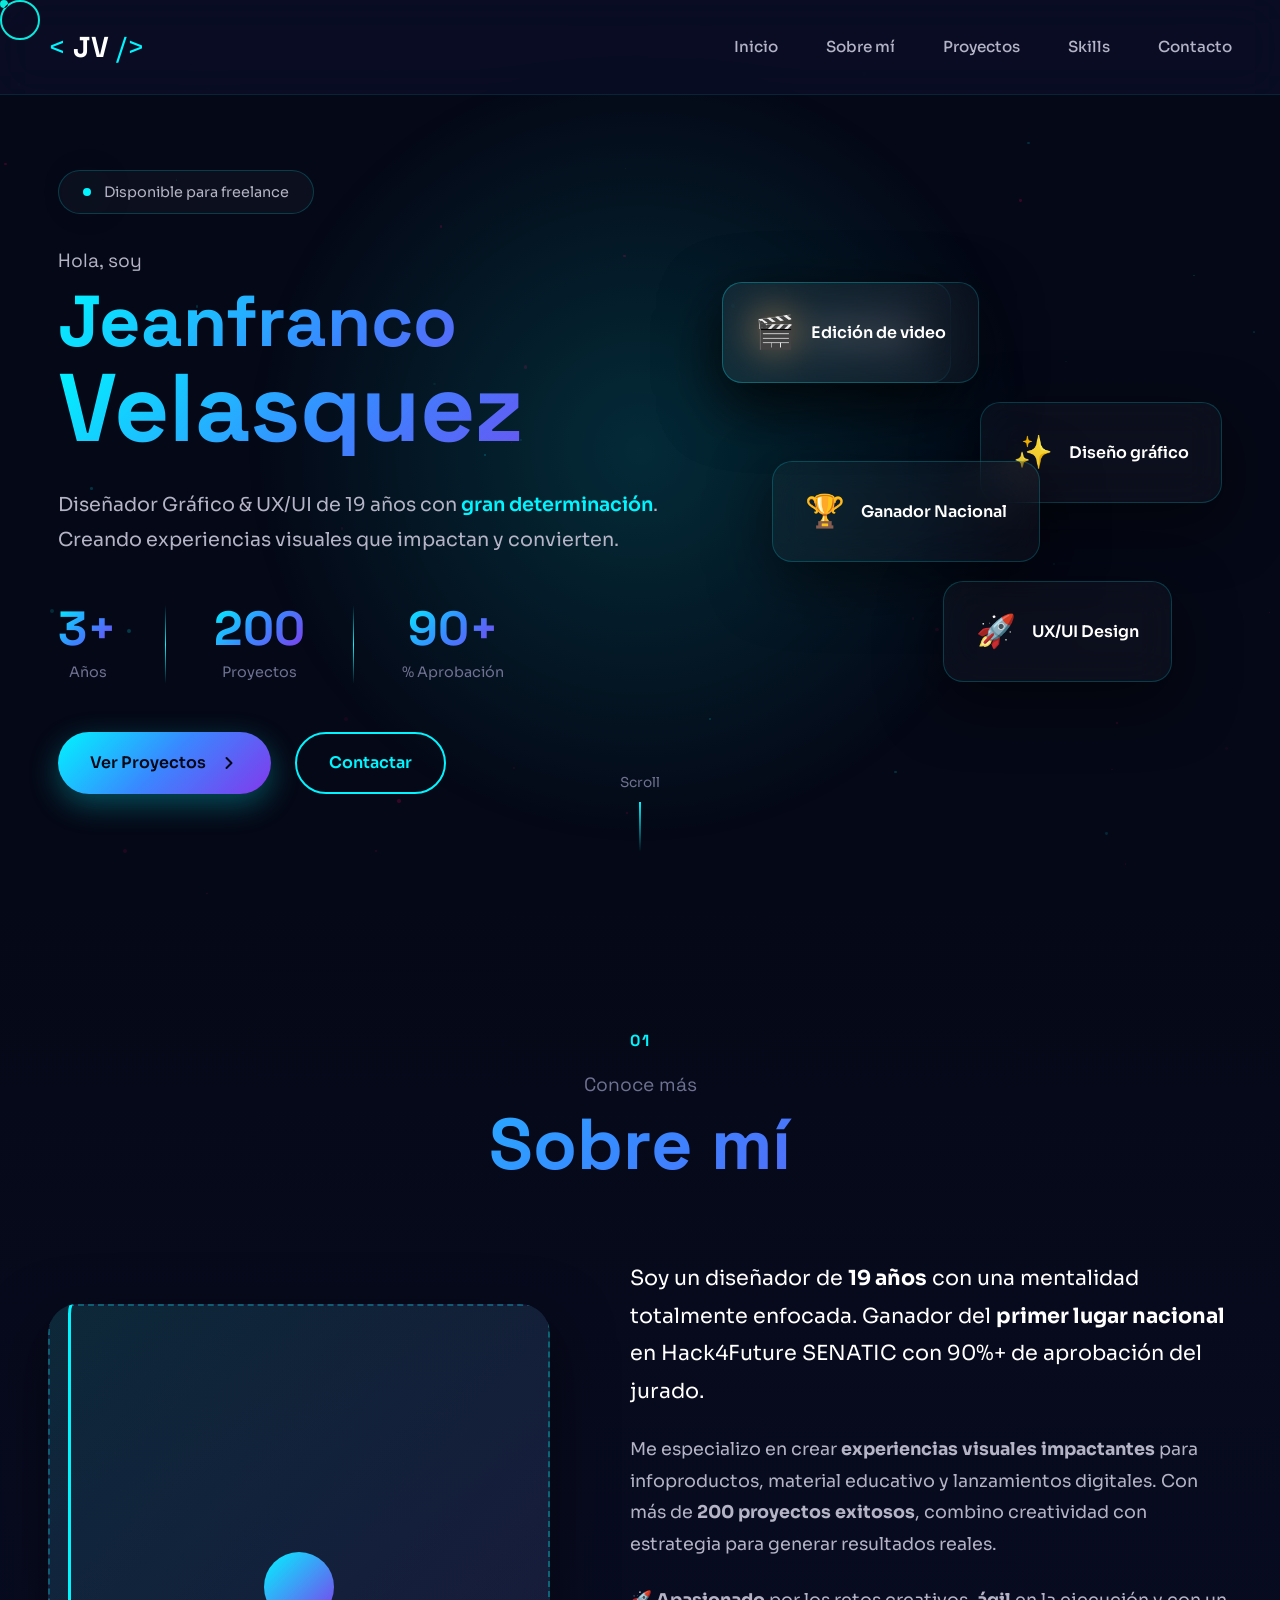
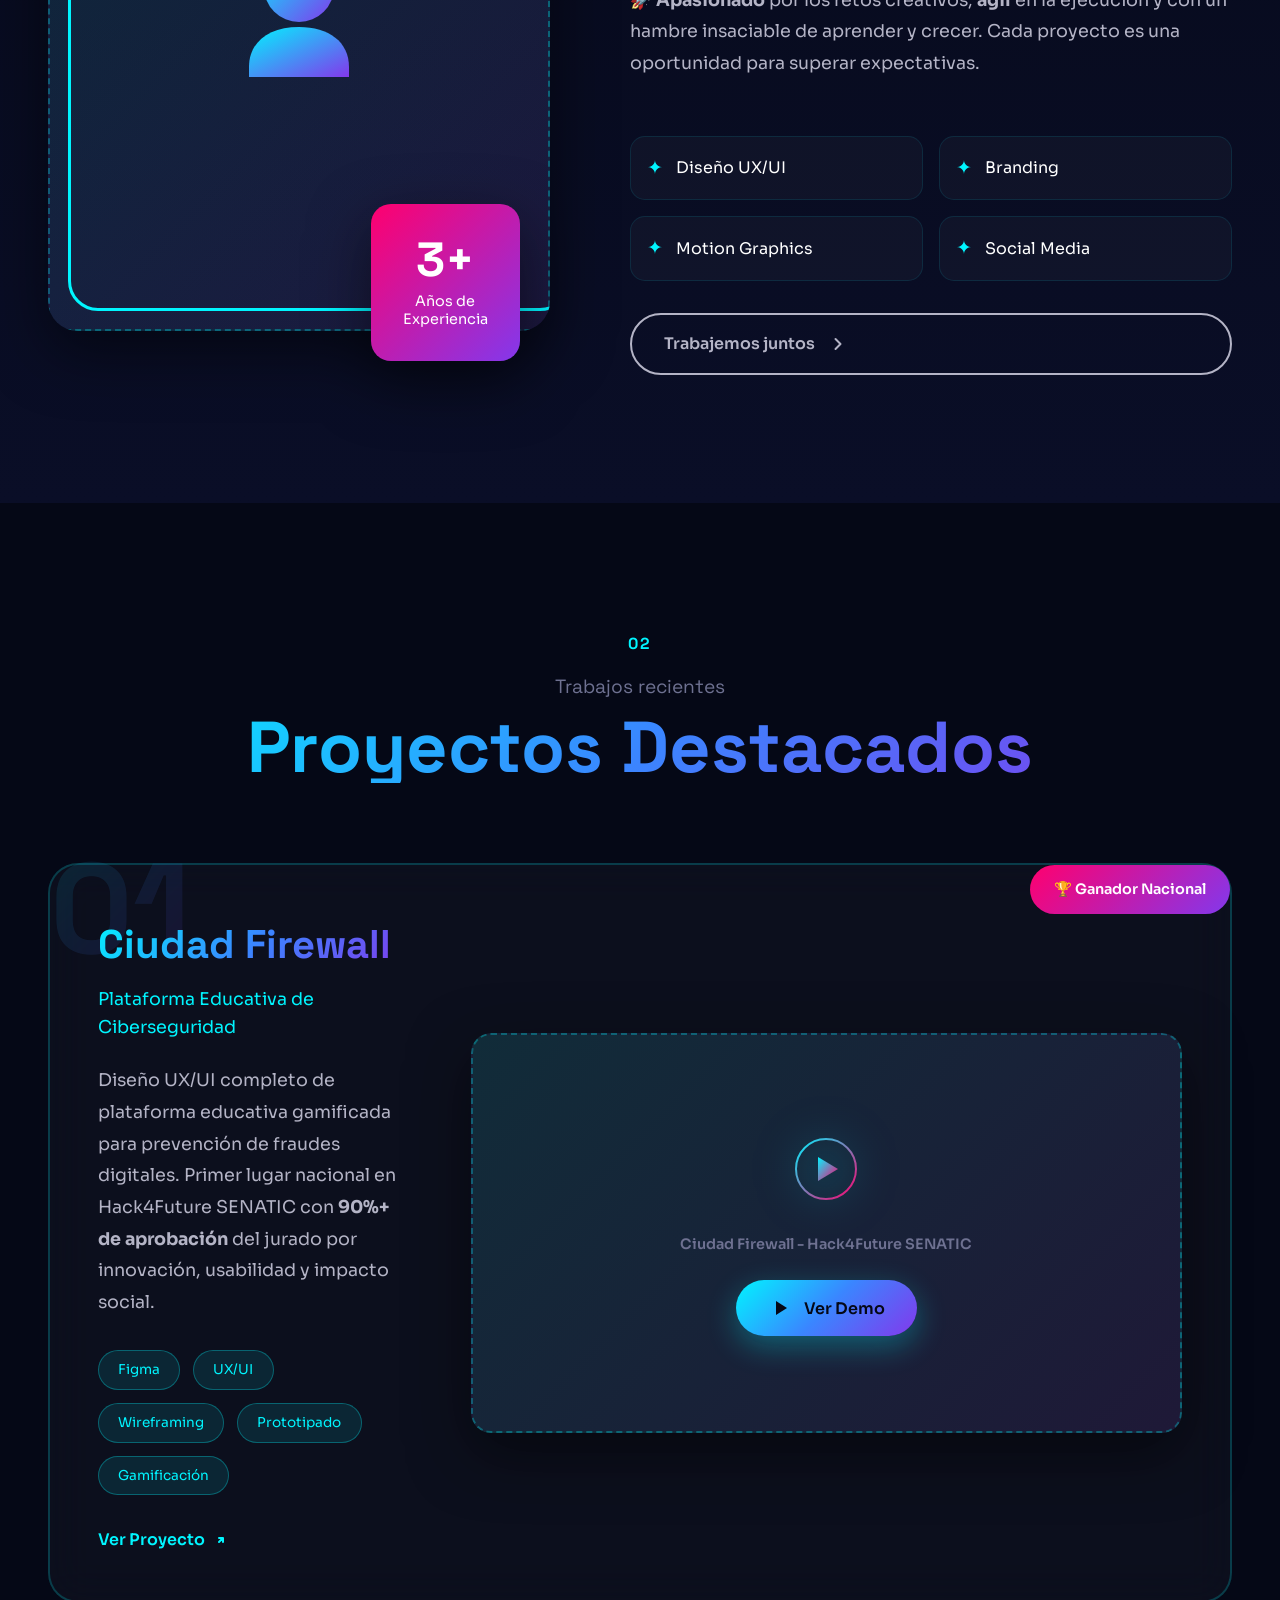
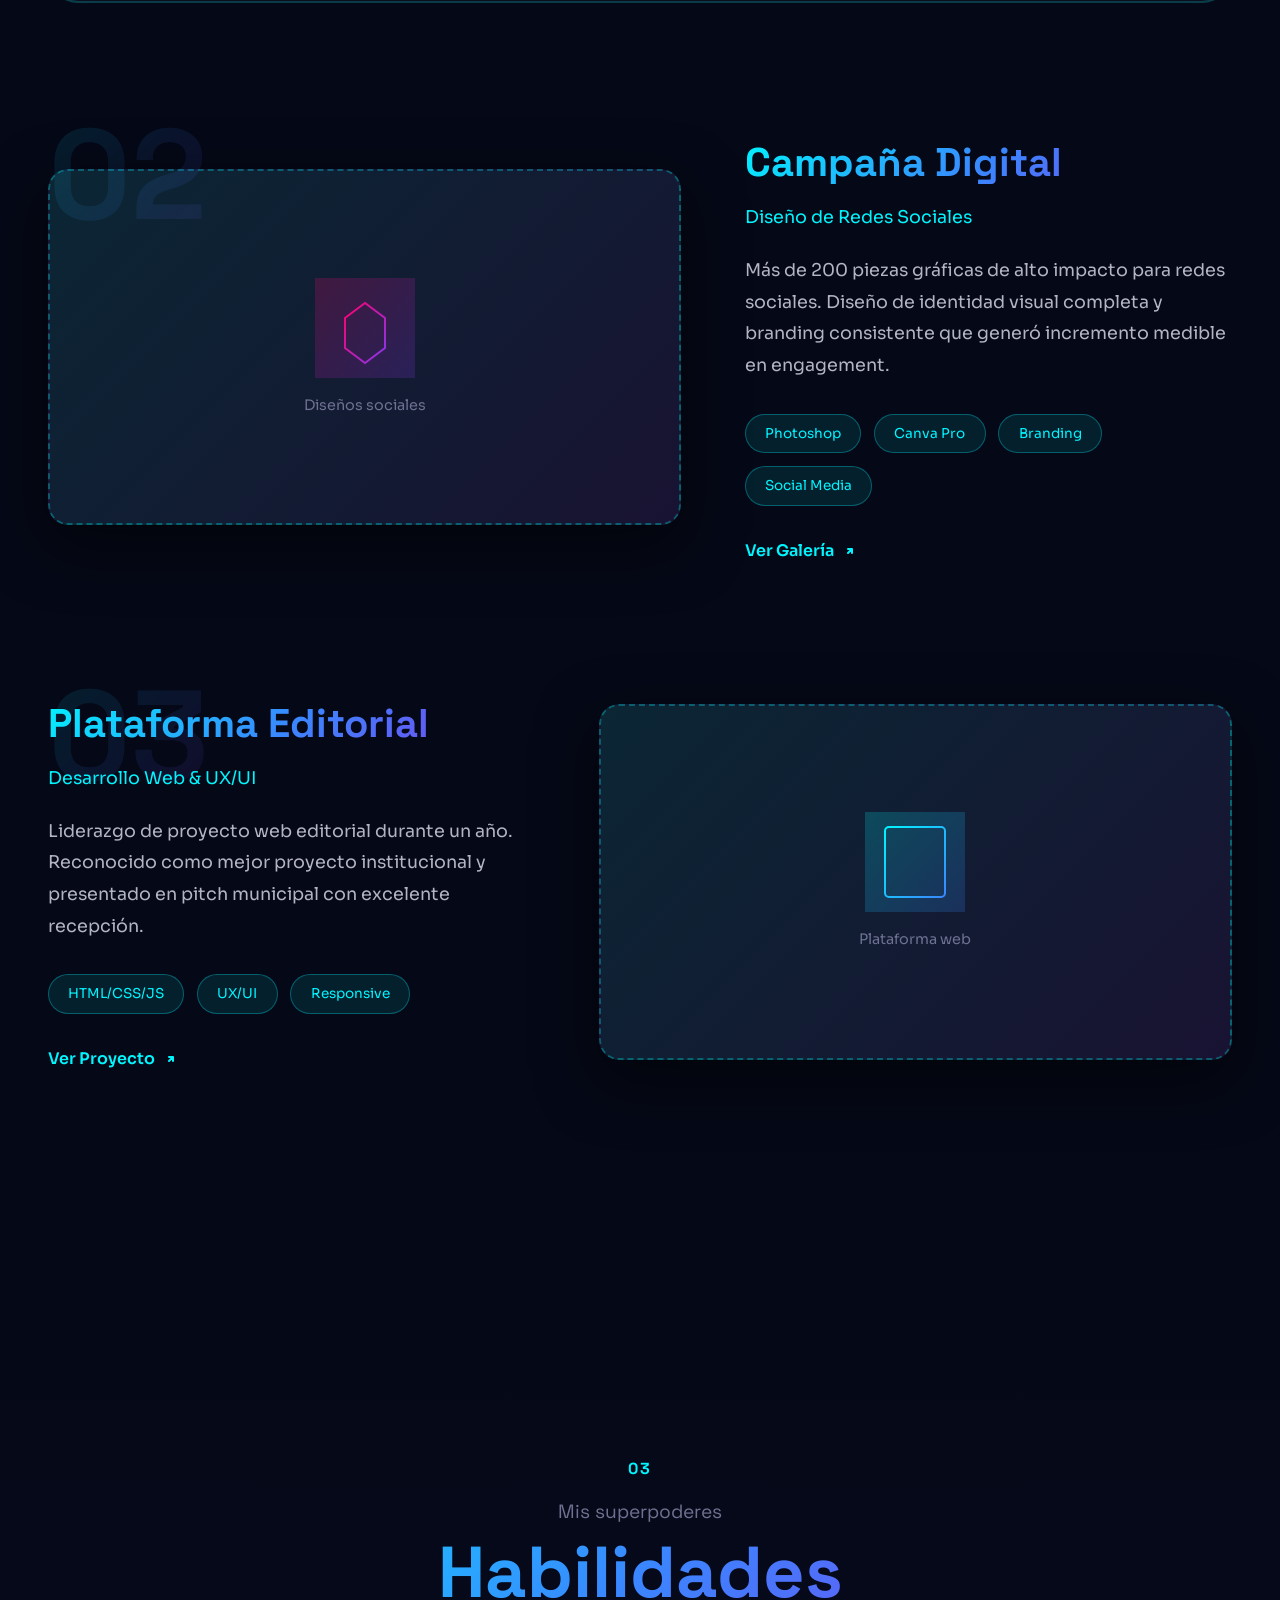
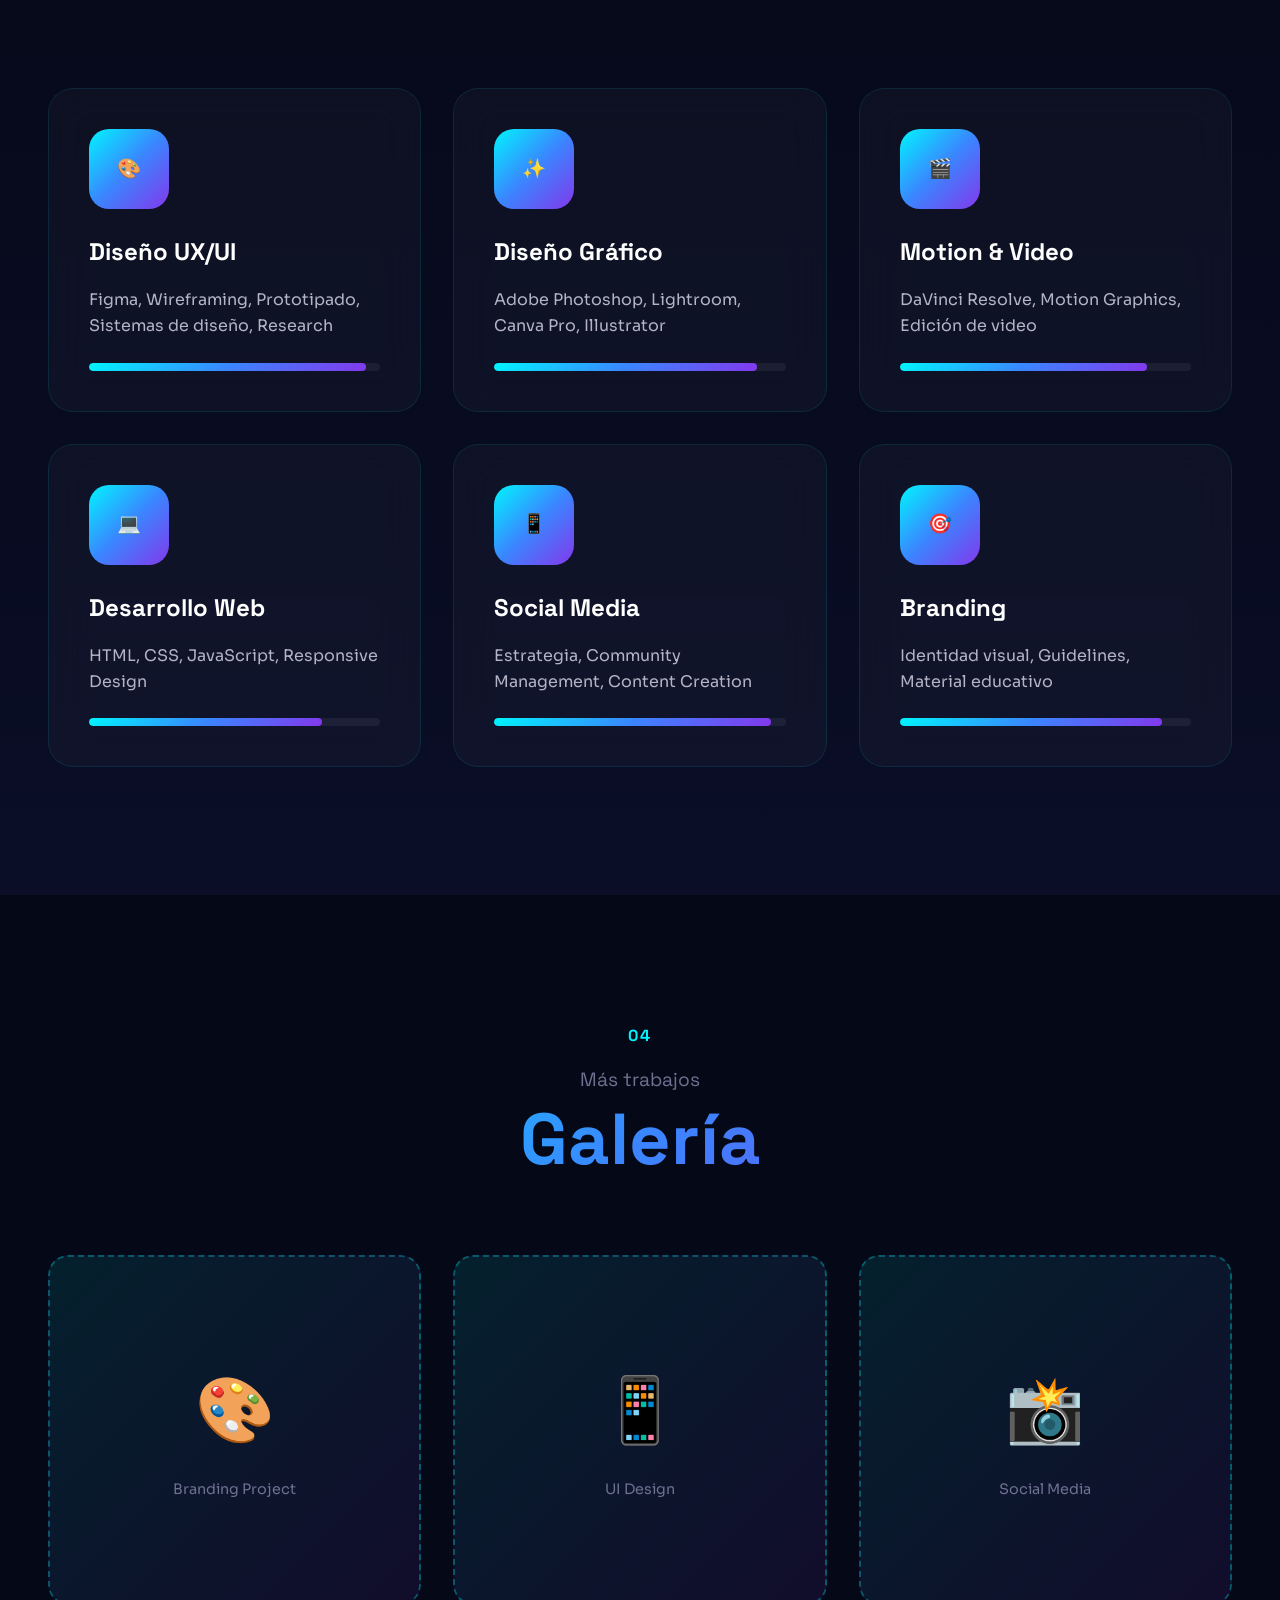
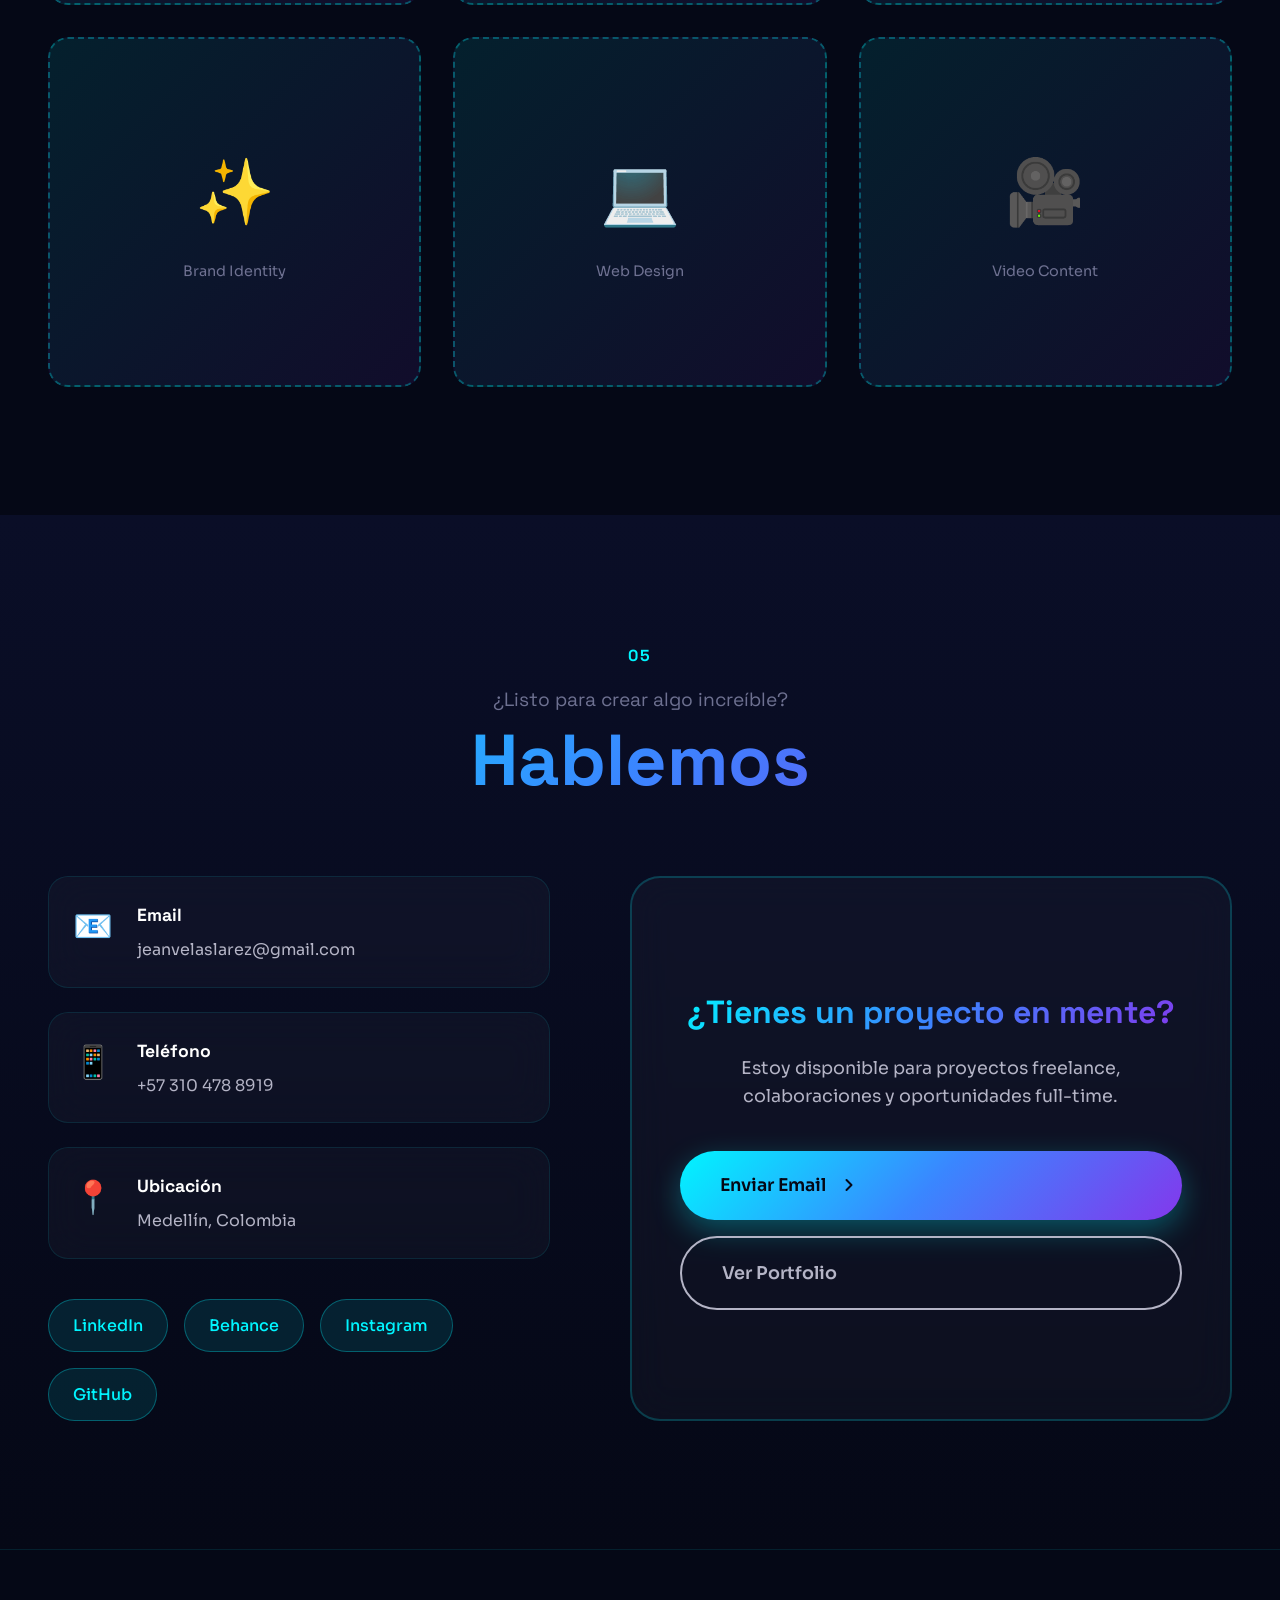
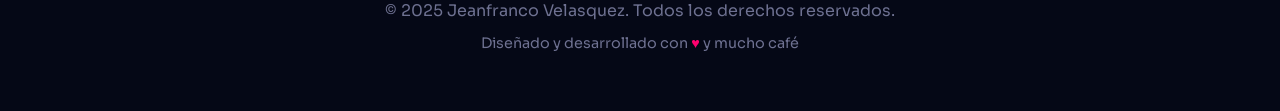
==== index.html @ 6212b70c "index.html" ====
<!DOCTYPE html>
<html lang="es">
<head>
    <meta charset="UTF-8">
    <meta name="viewport" content="width=device-width, initial-scale=1.0">
    <title>Jeanfranco Velasquez | Diseñador Gráfico & UX/UI</title>
    <link rel="preconnect" href="https://fonts.googleapis.com">
    <link rel="preconnect" href="https://fonts.gstatic.com" crossorigin>
    <link href="https://fonts.googleapis.com/css2?family=Sora:wght@300;400;600;700;800&family=Space+Grotesk:wght@400;500;600;700&display=swap" rel="stylesheet">
    <link rel="stylesheet" href="styles.css">
    <style>
        /* Placeholders temporales */
        .image-placeholder,
        .video-placeholder,
        .gallery-placeholder {
            width: 100%;
            height: 100%;
            min-height: 300px;
            display: flex;
            flex-direction: column;
            align-items: center;
            justify-content: center;
            background: linear-gradient(135deg, rgba(0, 245, 255, 0.1), rgba(131, 56, 236, 0.1));
            border: 2px dashed rgba(0, 245, 255, 0.3);
            border-radius: 20px;
            gap: 1rem;
        }
        
        .image-placeholder.square,
        .video-placeholder,
        .gallery-placeholder {
            aspect-ratio: 16/9;
            min-height: auto;
        }
        
        .image-placeholder p,
        .video-placeholder p,
        .gallery-placeholder p {
            color: var(--text-muted);
            font-size: 0.9rem;
            margin: 0;
        }
        
        .gallery-placeholder {
            min-height: 350px;
        }
        
        .gallery-placeholder span {
            font-size: 4rem;
        }
    </style>
</head>
<body>
    <!-- Partículas de fondo -->
    <div id="particles"></div>
    
    <!-- Cursor personalizado -->
    <div class="cursor-dot"></div>
    <div class="cursor-outline"></div>

    <!-- NAVBAR -->
    <nav class="navbar">
        <div class="nav-container">
            <a href="#" class="logo">
                <span class="logo-bracket">&lt;</span>
                JV
                <span class="logo-bracket">/&gt;</span>
            </a>
            
            <ul class="nav-links">
                <li><a href="#inicio" class="nav-link">Inicio</a></li>
                <li><a href="#sobre-mi" class="nav-link">Sobre mí</a></li>
                <li><a href="#proyectos" class="nav-link">Proyectos</a></li>
                <li><a href="#habilidades" class="nav-link">Skills</a></li>
                <li><a href="#contacto" class="nav-link">Contacto</a></li>
            </ul>
            
            <button class="nav-toggle">
                <span></span>
                <span></span>
                <span></span>
            </button>
        </div>
    </nav>

    <!-- HERO SECTION -->
    <section class="hero" id="inicio">
        <div class="hero-container">
            <div class="hero-content">
                <div class="hero-label">
                    <span class="glowing-dot"></span>
                    Disponible para freelance
                </div>
                
                <h1 class="hero-title">
                    <span class="title-small">Hola, soy</span>
                    <span class="title-main">Jeanfranco</span>
                    <span class="title-gradient">Velasquez</span>
                </h1>
                
                <p class="hero-description">
                    Diseñador Gráfico & UX/UI de 19 años con <span class="highlight">gran determinación</span>. 
                    Creando experiencias visuales que impactan y convierten.
                </p>
                
                <div class="hero-stats">
                    <div class="stat">
                        <div class="stat-number" data-target="3">0</div>
                        <div class="stat-label">Años</div>
                    </div>
                    <div class="stat-divider"></div>
                    <div class="stat">
                        <div class="stat-number" data-target="200">0</div>
                        <div class="stat-label">Proyectos</div>
                    </div>
                    <div class="stat-divider"></div>
                    <div class="stat">
                        <div class="stat-number" data-target="90">0</div>
                        <div class="stat-label">% Aprobación</div>
                    </div>
                </div>
                
                <div class="hero-buttons">
                    <a href="#proyectos" class="btn btn-primary">
                        <span>Ver Proyectos</span>
                        <svg width="20" height="20" viewBox="0 0 20 20" fill="none">
                            <path d="M7.5 15L12.5 10L7.5 5" stroke="currentColor" stroke-width="2" stroke-linecap="round" stroke-linejoin="round"/>
                        </svg>
                    </a>
                    <a href="#contacto" class="btn btn-secondary">
                        <span>Contactar</span>
                    </a>
                </div>
            </div>
            
            <div class="hero-visual">
                <div class="floating-card card-1">
                    <div class="card-icon">🎨</div>
                    <div class="card-text">Figma Expert</div>
                </div>
                <div class="floating-card card-2">
                    <div class="card-icon">✨</div>
                    <div class="card-text">Diseño gráfico</div>
                </div>
                <div class="floating-card card-3">
                    <div class="card-icon">🏆</div>
                    <div class="card-text">Ganador Nacional</div>
                </div>
                <div class="floating-card card-4">
                    <div class="card-icon">🚀</div>
                    <div class="card-text">UX/UI Design</div>
                </div>
                <div class="floating-card card-5">
                    <div class="card-icon">🎬</div>
                    <div class="card-text">Edición de video</div>
                </div>
            </div>
        </div>
        
        <div class="scroll-down">
            <span>Scroll</span>
            <div class="scroll-line"></div>
        </div>
    </section>

    <!-- SOBRE MÍ SECTION -->
    <section class="about" id="sobre-mi">
        <div class="container">
            <div class="section-header">
                <span class="section-number">01</span>
                <h2 class="section-title">
                    <span class="title-line">Conoce más</span>
                    <span class="title-main">Sobre mí</span>
                </h2>
            </div>
            
            <div class="about-grid">
                <div class="about-image-wrapper">
                    <div class="about-image">
                        <!-- Placeholder con gradiente hasta que agregues tu foto -->
                        <div class="image-placeholder">
                            <svg width="200" height="200" viewBox="0 0 200 200" fill="none" xmlns="http://www.w3.org/2000/svg">
                                <circle cx="100" cy="70" r="35" fill="url(#gradient1)"/>
                                <path d="M50 150C50 125 70 110 100 110C130 110 150 125 150 150V160H50V150Z" fill="url(#gradient1)"/>
                                <defs>
                                    <linearGradient id="gradient1" x1="0%" y1="0%" x2="100%" y2="100%">
                                        <stop offset="0%" style="stop-color:#00F5FF"/>
                                        <stop offset="100%" style="stop-color:#8338EC"/>
                                    </linearGradient>
                                </defs>
                            </svg>
                        </div>
                        <div class="image-frame"></div>
                    </div>
                    <div class="experience-badge">
                        <div class="badge-number">3+</div>
                        <div class="badge-text">Años de<br>Experiencia</div>
                    </div>
                </div>
                
                <div class="about-content">
                    <div class="about-text">
                        <p class="lead">
                            Soy un diseñador de <strong>19 años</strong> con una mentalidad totalmente enfocada. 
                            Ganador del <strong>primer lugar nacional</strong> en Hack4Future SENATIC con 90%+ de aprobación del jurado.
                        </p>
                        
                        <p>
                            Me especializo en crear <strong>experiencias visuales impactantes</strong> para infoproductos, 
                            material educativo y lanzamientos digitales. Con más de <strong>200 proyectos exitosos</strong>, 
                            combino creatividad con estrategia para generar resultados reales.
                        </p>
                        
                        <p>
                            🚀 <strong>Apasionado</strong> por los retos creativos, <strong>ágil</strong> en la ejecución y con 
                            un hambre insaciable de aprender y crecer. Cada proyecto es una oportunidad para superar expectativas.
                        </p>
                    </div>
                    
                    <div class="skills-quick">
                        <div class="skill-item">
                            <span class="skill-icon">✦</span>
                            <span>Diseño UX/UI</span>
                        </div>
                        <div class="skill-item">
                            <span class="skill-icon">✦</span>
                            <span>Branding</span>
                        </div>
                        <div class="skill-item">
                            <span class="skill-icon">✦</span>
                            <span>Motion Graphics</span>
                        </div>
                        <div class="skill-item">
                            <span class="skill-icon">✦</span>
                            <span>Social Media</span>
                        </div>
                    </div>
                    
                    <a href="#contacto" class="btn btn-outline">
                        <span>Trabajemos juntos</span>
                        <svg width="20" height="20" viewBox="0 0 20 20" fill="none">
                            <path d="M7.5 15L12.5 10L7.5 5" stroke="currentColor" stroke-width="2" stroke-linecap="round" stroke-linejoin="round"/>
                        </svg>
                    </a>
                </div>
            </div>
        </div>
    </section>

    <!-- PROYECTOS SECTION -->
    <section class="projects" id="proyectos">
        <div class="container">
            <div class="section-header">
                <span class="section-number">02</span>
                <h2 class="section-title">
                    <span class="title-line">Trabajos recientes</span>
                    <span class="title-main">Proyectos Destacados</span>
                </h2>
            </div>
            
            <!-- ✅ PROYECTO 1: Ciudad Firewall (CON VIDEO DE YOUTUBE) -->
            <div class="project-card featured">
                <div class="project-number">01</div>
                <div class="project-badge">🏆 Ganador Nacional</div>
                
                <div class="project-content">
                    <div class="project-info">
                        <h3 class="project-title">Ciudad Firewall</h3>
                        <p class="project-subtitle">Plataforma Educativa de Ciberseguridad</p>
                        <p class="project-description">
                            Diseño UX/UI completo de plataforma educativa gamificada para prevención de fraudes digitales. 
                            Primer lugar nacional en Hack4Future SENATIC con <strong>90%+ de aprobación</strong> del jurado 
                            por innovación, usabilidad y impacto social.
                        </p>
                        
                        <div class="project-tags">
                            <span>Figma</span>
                            <span>UX/UI</span>
                            <span>Wireframing</span>
                            <span>Prototipado</span>
                            <span>Gamificación</span>
                        </div>
                        
                        <div class="project-links">
                            <a href="https://hackathonciudadfirewall.netlify.app/" target="_blank" class="project-link">
                                Ver Proyecto
                                <svg width="16" height="16" viewBox="0 0 16 16" fill="none">
                                    <path d="M6 10L10 6M10 6H6M10 6V10" stroke="currentColor" stroke-width="2" stroke-linecap="round"/>
                                </svg>
                            </a>
                        </div>
                    </div>
                    
                    <!-- 🎥 AQUÍ ESTÁ EL VIDEO DE YOUTUBE CON PLACEHOLDER -->
                    <div class="project-media">
                        <div class="media-wrapper video-container" data-video-id="Z4SIJabLTMI">
                            <!-- Placeholder con botón de play -->
                            <div class="video-placeholder active">
                                <svg width="80" height="80" viewBox="0 0 80 80" fill="none">
                                    <circle cx="40" cy="40" r="30" stroke="url(#grad2)" stroke-width="2"/>
                                    <path d="M32 28L52 40L32 52V28Z" fill="url(#grad2)"/>
                                    <defs>
                                        <linearGradient id="grad2" x1="0%" y1="0%" x2="100%" y2="100%">
                                            <stop offset="0%" style="stop-color:#00F5FF"/>
                                            <stop offset="100%" style="stop-color:#FF006E"/>
                                        </linearGradient>
                                    </defs>
                                </svg>
                                <p>Ciudad Firewall - Hack4Future SENATIC</p>
                                <button class="play-video-btn">
                                    <svg width="24" height="24" viewBox="0 0 24 24" fill="none">
                                        <path d="M8 5L19 12L8 19V5Z" fill="currentColor"/>
                                    </svg>
                                    Ver Demo
                                </button>
                            </div>
                            
                            <!-- iframe de YouTube (oculto inicialmente) -->
                            <iframe 
                                class="youtube-iframe" 
                                src="" 
                                data-src="https://www.youtube.com/embed/Z4SIJabLTMI?autoplay=1&rel=0&modestbranding=1"
                                frameborder="0" 
                                allow="accelerometer; autoplay; clipboard-write; encrypted-media; gyroscope; picture-in-picture" 
                                allowfullscreen
                                style="display: none;">
                            </iframe>
                        </div>
                    </div>
                </div>
            </div>
            
            <!-- 📌 PROYECTO 2: Campaña Digital (PLACEHOLDER - LISTO PARA AGREGAR VIDEO) -->
            <div class="project-card">
                <div class="project-number">02</div>
                
                <div class="project-content reverse">
                    <div class="project-info">
                        <h3 class="project-title">Campaña Digital</h3>
                        <p class="project-subtitle">Diseño de Redes Sociales</p>
                        <p class="project-description">
                            Más de 200 piezas gráficas de alto impacto para redes sociales. Diseño de identidad visual 
                            completa y branding consistente que generó incremento medible en engagement.
                        </p>
                        
                        <div class="project-tags">
                            <span>Photoshop</span>
                            <span>Canva Pro</span>
                            <span>Branding</span>
                            <span>Social Media</span>
                        </div>
                        
                        <div class="project-links">
                            <a href="#" class="project-link">
                                Ver Galería
                                <svg width="16" height="16" viewBox="0 0 16 16" fill="none">
                                    <path d="M6 10L10 6M10 6H6M10 6V10" stroke="currentColor" stroke-width="2" stroke-linecap="round"/>
                                </svg>
                            </a>
                        </div>
                    </div>
                    
                    <!-- 🔄 PARA AGREGAR VIDEO: Cambia esto usando la PLANTILLA DE ABAJO -->
                    <div class="project-media">
                        <div class="media-wrapper">
                            <div class="image-placeholder square">
                                <svg width="100" height="100" viewBox="0 0 100 100" fill="none">
                                    <rect width="100" height="100" fill="url(#grad3)" opacity="0.2"/>
                                    <path d="M30 40L50 25L70 40V70L50 85L30 70V40Z" stroke="url(#grad3)" stroke-width="2"/>
                                    <defs>
                                        <linearGradient id="grad3" x1="0%" y1="0%" x2="100%" y2="100%">
                                            <stop offset="0%" style="stop-color:#FF006E"/>
                                            <stop offset="100%" style="stop-color:#8338EC"/>
                                        </linearGradient>
                                    </defs>
                                </svg>
                                <p>Diseños sociales</p>
                            </div>
                        </div>
                    </div>
                </div>
            </div>
            
            <!-- 📌 PROYECTO 3: Plataforma Editorial (PLACEHOLDER - LISTO PARA AGREGAR VIDEO) -->
            <div class="project-card">
                <div class="project-number">03</div>
                
                <div class="project-content">
                    <div class="project-info">
                        <h3 class="project-title">Plataforma Editorial</h3>
                        <p class="project-subtitle">Desarrollo Web & UX/UI</p>
                        <p class="project-description">
                            Liderazgo de proyecto web editorial durante un año. Reconocido como mejor proyecto institucional 
                            y presentado en pitch municipal con excelente recepción.
                        </p>
                        
                        <div class="project-tags">
                            <span>HTML/CSS/JS</span>
                            <span>UX/UI</span>
                            <span>Responsive</span>
                        </div>
                        
                        <div class="project-links">
                            <a href="#" class="project-link">
                                Ver Proyecto
                                <svg width="16" height="16" viewBox="0 0 16 16" fill="none">
                                    <path d="M6 10L10 6M10 6H6M10 6V10" stroke="currentColor" stroke-width="2" stroke-linecap="round"/>
                                </svg>
                            </a>
                        </div>
                    </div>
                    
                    <!-- 🔄 PARA AGREGAR VIDEO: Cambia esto usando la PLANTILLA DE ABAJO -->
                    <div class="project-media">
                        <div class="media-wrapper">
                            <div class="image-placeholder square">
                                <svg width="100" height="100" viewBox="0 0 100 100" fill="none">
                                    <rect width="100" height="100" fill="url(#grad4)" opacity="0.2"/>
                                    <rect x="20" y="15" width="60" height="70" rx="4" stroke="url(#grad4)" stroke-width="2"/>
                                    <line x1="30" y1="30" x2="70" y2="30" stroke="url(#grad4)" stroke-width="2"/>
                                    <line x1="30" y1="45" x2="70" y2="45" stroke="url(#grad4)" stroke-width="2"/>
                                    <line x1="30" y1="60" x2="60" y2="60" stroke="url(#grad4)" stroke-width="2"/>
                                    <defs>
                                        <linearGradient id="grad4" x1="0%" y1="0%" x2="100%" y2="100%">
                                            <stop offset="0%" style="stop-color:#00F5FF"/>
                                            <stop offset="100%" style="stop-color:#3A86FF"/>
                                        </linearGradient>
                                    </defs>
                                </svg>
                                <p>Plataforma web</p>
                            </div>
                        </div>
                    </div>
                </div>
            </div>
        </div>
    </section>

    <!-- HABILIDADES SECTION -->
    <section class="skills" id="habilidades">
        <div class="container">
            <div class="section-header">
                <span class="section-number">03</span>
                <h2 class="section-title">
                    <span class="title-line">Mis superpoderes</span>
                    <span class="title-main">Habilidades</span>
                </h2>
            </div>
            
            <div class="skills-grid">
                <div class="skill-card">
                    <div class="skill-icon-wrapper">
                        <div class="skill-icon">🎨</div>
                    </div>
                    <h3>Diseño UX/UI</h3>
                    <p>Figma, Wireframing, Prototipado, Sistemas de diseño, Research</p>
                    <div class="skill-level">
                        <div class="skill-bar" data-width="95"></div>
                    </div>
                </div>
                
                <div class="skill-card">
                    <div class="skill-icon-wrapper">
                        <div class="skill-icon">✨</div>
                    </div>
                    <h3>Diseño Gráfico</h3>
                    <p>Adobe Photoshop, Lightroom, Canva Pro, Illustrator</p>
                    <div class="skill-level">
                        <div class="skill-bar" data-width="90"></div>
                    </div>
                </div>
                
                <div class="skill-card">
                    <div class="skill-icon-wrapper">
                        <div class="skill-icon">🎬</div>
                    </div>
                    <h3>Motion & Video</h3>
                    <p>DaVinci Resolve, Motion Graphics, Edición de video</p>
                    <div class="skill-level">
                        <div class="skill-bar" data-width="85"></div>
                    </div>
                </div>
                
                <div class="skill-card">
                    <div class="skill-icon-wrapper">
                        <div class="skill-icon">💻</div>
                    </div>
                    <h3>Desarrollo Web</h3>
                    <p>HTML, CSS, JavaScript, Responsive Design</p>
                    <div class="skill-level">
                        <div class="skill-bar" data-width="80"></div>
                    </div>
                </div>
                
                <div class="skill-card">
                    <div class="skill-icon-wrapper">
                        <div class="skill-icon">📱</div>
                    </div>
                    <h3>Social Media</h3>
                    <p>Estrategia, Community Management, Content Creation</p>
                    <div class="skill-level">
                        <div class="skill-bar" data-width="95"></div>
                    </div>
                </div>
                
                <div class="skill-card">
                    <div class="skill-icon-wrapper">
                        <div class="skill-icon">🎯</div>
                    </div>
                    <h3>Branding</h3>
                    <p>Identidad visual, Guidelines, Material educativo</p>
                    <div class="skill-level">
                        <div class="skill-bar" data-width="90"></div>
                    </div>
                </div>
            </div>
        </div>
    </section>

    <!-- GALERÍA -->
    <section class="gallery">
        <div class="container">
            <div class="section-header">
                <span class="section-number">04</span>
                <h2 class="section-title">
                    <span class="title-line">Más trabajos</span>
                    <span class="title-main">Galería</span>
                </h2>
            </div>
            
            <div class="gallery-grid">
                <!-- Placeholders hasta que agregues tus imágenes -->
                <div class="gallery-item" data-category="branding">
                    <div class="gallery-placeholder">
                        <span>🎨</span>
                        <p>Branding Project</p>
                    </div>
                    <div class="gallery-overlay">
                        <span class="gallery-category">Branding</span>
                        <h4>Proyecto de marca</h4>
                    </div>
                </div>
                
                <div class="gallery-item" data-category="ui">
                    <div class="gallery-placeholder">
                        <span>📱</span>
                        <p>UI Design</p>
                    </div>
                    <div class="gallery-overlay">
                        <span class="gallery-category">UI Design</span>
                        <h4>Diseño de interfaz</h4>
                    </div>
                </div>
                
                <div class="gallery-item" data-category="social">
                    <div class="gallery-placeholder">
                        <span>📸</span>
                        <p>Social Media</p>
                    </div>
                    <div class="gallery-overlay">
                        <span class="gallery-category">Social Media</span>
                        <h4>Contenido social</h4>
                    </div>
                </div>
                
                <div class="gallery-item" data-category="branding">
                    <div class="gallery-placeholder">
                        <span>✨</span>
                        <p>Brand Identity</p>
                    </div>
                    <div class="gallery-overlay">
                        <span class="gallery-category">Branding</span>
                        <h4>Identidad corporativa</h4>
                    </div>
                </div>
                
                <div class="gallery-item" data-category="ui">
                    <div class="gallery-placeholder">
                        <span>💻</span>
                        <p>Web Design</p>
                    </div>
                    <div class="gallery-overlay">
                        <span class="gallery-category">UI Design</span>
                        <h4>Diseño web</h4>
                    </div>
                </div>
                
                <div class="gallery-item" data-category="social">
                    <div class="gallery-placeholder">
                        <span>🎥</span>
                        <p>Video Content</p>
                    </div>
                    <div class="gallery-overlay">
                        <span class="gallery-category">Social Media</span>
                        <h4>Contenido video</h4>
                    </div>
                </div>
            </div>
        </div>
    </section>

    <!-- CONTACTO -->
    <section class="contact" id="contacto">
        <div class="container">
            <div class="section-header">
                <span class="section-number">05</span>
                <h2 class="section-title">
                    <span class="title-line">¿Listo para crear algo increíble?</span>
                    <span class="title-main">Hablemos</span>
                </h2>
            </div>
            
            <div class="contact-grid">
                <div class="contact-info">
                    <div class="info-card">
                        <div class="info-icon">📧</div>
                        <div class="info-content">
                            <h4>Email</h4>
                            <a href="mailto:jeanvelaslarez@gmail.com">jeanvelaslarez@gmail.com</a>
                        </div>
                    </div>
                    
                    <div class="info-card">
                        <div class="info-icon">📱</div>
                        <div class="info-content">
                            <h4>Teléfono</h4>
                            <a href="tel:+573104788919">+57 310 478 8919</a>
                        </div>
                    </div>
                    
                    <div class="info-card">
                        <div class="info-icon">📍</div>
                        <div class="info-content">
                            <h4>Ubicación</h4>
                            <p>Medellín, Colombia</p>
                        </div>
                    </div>
                    
                    <div class="social-links">
                        <a href="https://linkedin.com/in/jeanfrancovl" target="_blank" class="social-link">LinkedIn</a>
                        <a href="https://behance.net/jeanfrancovl" target="_blank" class="social-link">Behance</a>
                        <a href="https://instagram.com/jeanfrancovl" target="_blank" class="social-link">Instagram</a>
                        <a href="https://github.com/JeanfrancoVL" target="_blank" class="social-link">GitHub</a>
                    </div>
                </div>
                
                <div class="contact-cta">
                    <div class="cta-content">
                        <h3>¿Tienes un proyecto en mente?</h3>
                        <p>Estoy disponible para proyectos freelance, colaboraciones y oportunidades full-time.</p>
                        
                        <div class="cta-buttons">
                            <a href="mailto:jeanvelaslarez@gmail.com" class="btn btn-primary btn-large">
                                <span>Enviar Email</span>
                                <svg width="20" height="20" viewBox="0 0 20 20" fill="none">
                                    <path d="M7.5 15L12.5 10L7.5 5" stroke="currentColor" stroke-width="2" stroke-linecap="round" stroke-linejoin="round"/>
                                </svg>
                            </a>
                            <a href="#proyectos" class="btn btn-outline btn-large">
                                <span>Ver Portfolio</span>
                            </a>
                        </div>
                    </div>
                </div>
            </div>
        </div>
    </section>

    <!-- FOOTER -->
    <footer class="footer">
        <div class="container">
            <div class="footer-content">
                <p>&copy; 2025 Jeanfranco Velasquez. Todos los derechos reservados.</p>
                <p class="footer-note">Diseñado y desarrollado con <span class="heart">♥</span> y mucho café</p>
            </div>
        </div>
    </footer>

    <script src="script.js"></script>
</body>
</html>
---- styles.css ----
/* ==============================================
   VARIABLES & RESET
============================================== */
:root {
    /* Paleta principal - Azul eléctrico + Cyan + Magenta */
    --primary: #00F5FF;
    --secondary: #FF006E;
    --accent: #8338EC;
    --blue: #3A86FF;
    
    /* Gradientes dinámicos */
    --gradient-1: linear-gradient(135deg, #00F5FF 0%, #3A86FF 50%, #8338EC 100%);
    --gradient-2: linear-gradient(135deg, #FF006E 0%, #8338EC 100%);
    --gradient-3: linear-gradient(135deg, #00F5FF 0%, #FF006E 100%);
    
    /* Backgrounds */
    --bg-dark: #0A0E27;
    --bg-darker: #050816;
    --bg-card: rgba(255, 255, 255, 0.03);
    
    /* Text */
    --text-primary: #FFFFFF;
    --text-secondary: #B4B4C6;
    --text-muted: #6E7191;
    
    /* Effects */
    --glow: 0 0 40px rgba(0, 245, 255, 0.5);
    --glow-pink: 0 0 40px rgba(255, 0, 110, 0.5);
    --shadow-lg: 0 20px 60px rgba(0, 0, 0, 0.5);
    
    /* Transitions */
    --transition: all 0.4s cubic-bezier(0.4, 0, 0.2, 1);
    --transition-bounce: all 0.6s cubic-bezier(0.68, -0.55, 0.265, 1.55);
}

* {
    margin: 0;
    padding: 0;
    box-sizing: border-box;
}

html {
    scroll-behavior: smooth;
    overflow-x: hidden;
}

body {
    font-family: 'Sora', sans-serif;
    background: var(--bg-darker);
    color: var(--text-primary);
    line-height: 1.6;
    overflow-x: hidden;
}

body.mobile {
    cursor: auto;
}

body.mobile * {
    cursor: auto !important;
}

::selection {
    background: var(--primary);
    color: var(--bg-darker);
}

/* ==============================================
   CURSOR PERSONALIZADO
============================================== */
.cursor-dot,
.cursor-outline {
    pointer-events: none;
    position: fixed;
    border-radius: 50%;
    z-index: 10000;
    mix-blend-mode: difference;
    display: none;
}

@media (min-width: 969px) and (hover: hover) {
    .cursor-dot,
    .cursor-outline {
        display: block;
    }
    
    body {
        cursor: none;
    }
}

.cursor-dot {
    width: 8px;
    height: 8px;
    background: var(--primary);
    box-shadow: var(--glow);
}

.cursor-outline {
    width: 40px;
    height: 40px;
    border: 2px solid var(--primary);
    transition: transform 0.15s ease, opacity 0.3s ease;
}

.cursor-outline.expand {
    transform: scale(2);
    opacity: 0.5;
}

/* ==============================================
   PARTÍCULAS DE FONDO
============================================== */
#particles {
    position: fixed;
    top: 0;
    left: 0;
    width: 100%;
    height: 100%;
    z-index: 0;
    opacity: 0.3;
    pointer-events: none;
}

/* ==============================================
   NAVBAR
============================================== */
.navbar {
    position: fixed;
    top: 0;
    left: 0;
    right: 0;
    z-index: 1000;
    padding: 1.5rem 0;
    background: rgba(10, 14, 39, 0.8);
    backdrop-filter: blur(20px);
    border-bottom: 1px solid rgba(0, 245, 255, 0.1);
    transition: var(--transition);
}

.navbar.scrolled {
    padding: 1rem 0;
    background: rgba(10, 14, 39, 0.95);
    box-shadow: 0 10px 40px rgba(0, 0, 0, 0.3);
}

.nav-container {
    max-width: 1400px;
    margin: 0 auto;
    padding: 0 3rem;
    display: flex;
    justify-content: space-between;
    align-items: center;
}

.logo {
    font-family: 'Space Grotesk', sans-serif;
    font-size: 1.8rem;
    font-weight: 700;
    color: var(--text-primary);
    text-decoration: none;
    position: relative;
    transition: var(--transition);
}

.logo-bracket {
    color: var(--primary);
    font-weight: 400;
}

.logo:hover {
    transform: translateY(-2px);
    text-shadow: var(--glow);
}

.nav-links {
    display: flex;
    list-style: none;
    gap: 3rem;
}

.nav-link {
    color: var(--text-secondary);
    text-decoration: none;
    font-weight: 500;
    font-size: 0.95rem;
    position: relative;
    transition: var(--transition);
}

.nav-link::after {
    content: '';
    position: absolute;
    bottom: -5px;
    left: 50%;
    transform: translateX(-50%) scaleX(0);
    width: 100%;
    height: 2px;
    background: var(--gradient-1);
    transition: var(--transition);
}

.nav-link:hover {
    color: var(--primary);
}

.nav-link:hover::after {
    transform: translateX(-50%) scaleX(1);
}

.nav-toggle {
    display: none;
    flex-direction: column;
    gap: 5px;
    background: none;
    border: none;
    cursor: pointer;
    padding: 0.5rem;
}

.nav-toggle span {
    width: 28px;
    height: 3px;
    background: var(--primary);
    border-radius: 2px;
    transition: var(--transition);
}

/* ==============================================
   HERO SECTION
============================================== */
.hero {
    min-height: 100vh;
    display: flex;
    align-items: center;
    position: relative;
    overflow: hidden;
    padding: 8rem 0 4rem;
}

.hero::before {
    content: '';
    position: absolute;
    top: 50%;
    left: 50%;
    transform: translate(-50%, -50%);
    width: 800px;
    height: 800px;
    background: radial-gradient(circle, rgba(0, 245, 255, 0.15) 0%, transparent 70%);
    animation: pulse 4s ease-in-out infinite;
    pointer-events: none;
}

@keyframes pulse {
    0%, 100% { transform: translate(-50%, -50%) scale(1); opacity: 0.5; }
    50% { transform: translate(-50%, -50%) scale(1.2); opacity: 0.8; }
}

.hero-container {
    max-width: 1400px;
    margin: 0 auto;
    padding: 0 3rem;
    display: grid;
    grid-template-columns: 1.2fr 1fr;
    gap: 4rem;
    align-items: center;
    position: relative;
    z-index: 1;
}

.hero-content {
    animation: fadeInUp 1s ease both;
}

@keyframes fadeInUp {
    from {
        opacity: 0;
        transform: translateY(40px);
    }
    to {
        opacity: 1;
        transform: translateY(0);
    }
}

.hero-label {
    display: inline-flex;
    align-items: center;
    gap: 0.8rem;
    padding: 0.6rem 1.5rem;
    background: var(--bg-card);
    border: 1px solid rgba(0, 245, 255, 0.2);
    border-radius: 50px;
    font-size: 0.9rem;
    color: var(--text-secondary);
    margin-bottom: 2rem;
    backdrop-filter: blur(10px);
}

.glowing-dot {
    width: 8px;
    height: 8px;
    background: var(--primary);
    border-radius: 50%;
    box-shadow: var(--glow);
    animation: blink 2s ease infinite;
}

@keyframes blink {
    0%, 100% { opacity: 1; }
    50% { opacity: 0.3; }
}

.hero-title {
    font-family: 'Space Grotesk', sans-serif;
    margin-bottom: 2rem;
}

.title-small {
    display: block;
    font-size: 1.2rem;
    font-weight: 400;
    color: var(--text-secondary);
    margin-bottom: 0.5rem;
    animation: slideInLeft 0.8s ease 0.2s both;
}

@keyframes slideInLeft {
    from {
        opacity: 0;
        transform: translateX(-30px);
    }
    to {
        opacity: 1;
        transform: translateX(0);
    }
}

.title-main {
    display: block;
    font-size: clamp(3rem, 8vw, 6rem);
    font-weight: 800;
    line-height: 1;
    margin-bottom: 0.2rem;
    animation: slideInRight 0.8s ease 0.4s both;
}

@keyframes slideInRight {
    from {
        opacity: 0;
        transform: translateX(30px);
    }
    to {
        opacity: 1;
        transform: translateX(0);
    }
}

.title-gradient {
    display: block;
    font-size: clamp(3rem, 8vw, 6rem);
    font-weight: 800;
    line-height: 1;
    background: var(--gradient-1);
    -webkit-background-clip: text;
    -webkit-text-fill-color: transparent;
    background-clip: text;
    animation: slideInRight 0.8s ease 0.6s both;
}

.hero-description {
    font-size: 1.2rem;
    color: var(--text-secondary);
    max-width: 600px;
    margin-bottom: 3rem;
    line-height: 1.8;
    animation: fadeIn 1s ease 0.8s both;
}

@keyframes fadeIn {
    from { opacity: 0; }
    to { opacity: 1; }
}

.highlight {
    color: var(--primary);
    font-weight: 600;
}

.hero-stats {
    display: flex;
    gap: 3rem;
    margin-bottom: 3rem;
    animation: fadeIn 1s ease 1s both;
}

.stat {
    text-align: center;
}

.stat-number {
    font-family: 'Space Grotesk', sans-serif;
    font-size: 3rem;
    font-weight: 800;
    background: var(--gradient-1);
    -webkit-background-clip: text;
    -webkit-text-fill-color: transparent;
    background-clip: text;
    line-height: 1;
}

.stat-label {
    font-size: 0.9rem;
    color: var(--text-muted);
    margin-top: 0.5rem;
}

.stat-divider {
    width: 1px;
    background: linear-gradient(to bottom, transparent, var(--primary), transparent);
}

.hero-buttons {
    display: flex;
    gap: 1.5rem;
    flex-wrap: wrap;
    animation: fadeIn 1s ease 1.2s both;
}

/* ==============================================
   BUTTONS
============================================== */
.btn {
    display: inline-flex;
    align-items: center;
    gap: 0.8rem;
    padding: 1rem 2rem;
    border-radius: 50px;
    font-weight: 600;
    font-size: 1rem;
    text-decoration: none;
    transition: var(--transition);
    position: relative;
    overflow: hidden;
    border: none;
    cursor: pointer;
    font-family: 'Sora', sans-serif;
}

.btn::before {
    content: '';
    position: absolute;
    top: 50%;
    left: 50%;
    transform: translate(-50%, -50%) scale(0);
    width: 100%;
    height: 100%;
    background: rgba(255, 255, 255, 0.1);
    border-radius: 50px;
    transition: transform 0.5s ease;
    z-index: 0;
}

.btn:hover::before {
    transform: translate(-50%, -50%) scale(1);
}

.btn span,
.btn svg {
    position: relative;
    z-index: 1;
}

.btn-primary {
    background: var(--gradient-1);
    color: var(--bg-darker);
    box-shadow: 0 10px 30px rgba(0, 245, 255, 0.3);
}

.btn-primary:hover {
    transform: translateY(-3px);
    box-shadow: 0 15px 40px rgba(0, 245, 255, 0.5);
}

.btn-secondary {
    background: transparent;
    border: 2px solid var(--primary);
    color: var(--primary);
}

.btn-secondary:hover {
    background: rgba(0, 245, 255, 0.1);
    transform: translateY(-3px);
}

.btn-outline {
    background: transparent;
    border: 2px solid var(--text-secondary);
    color: var(--text-secondary);
}

.btn-outline:hover {
    border-color: var(--primary);
    color: var(--primary);
    transform: translateY(-3px);
}

.btn-large {
    padding: 1.3rem 2.5rem;
    font-size: 1.1rem;
}

/* ==============================================
   HERO VISUAL
============================================== */
.hero-visual {
    position: relative;
    min-height: 400px;
    animation: fadeIn 1s ease 1.4s both;
}

.floating-card {
    position: absolute;
    padding: 1.5rem 2rem;
    background: var(--bg-card);
    backdrop-filter: blur(20px);
    border: 1px solid rgba(0, 245, 255, 0.2);
    border-radius: 20px;
    display: flex;
    align-items: center;
    gap: 1rem;
    box-shadow: var(--shadow-lg);
    animation: float 3s ease-in-out infinite;
}

@keyframes float {
    0%, 100% { transform: translateY(0); }
    50% { transform: translateY(-20px); }
}

.card-1 {
    top: 0;
    left: 0;
    animation-delay: 0s;
}

.card-2 {
    top: 30%;
    right: 0;
    animation-delay: 0.5s;
}

.card-3 {
    bottom: 30%;
    left: 10%;
    animation-delay: 1s;
}

.card-4 {
    bottom: 0;
    right: 10%;
    animation-delay: 1.5s;
}

.card-icon {
    font-size: 2rem;
}

.card-text {
    font-weight: 600;
    color: var(--text-primary);
    white-space: nowrap;
}

.scroll-down {
    position: absolute;
    bottom: 3rem;
    left: 50%;
    transform: translateX(-50%);
    display: flex;
    flex-direction: column;
    align-items: center;
    gap: 0.5rem;
    color: var(--text-muted);
    font-size: 0.85rem;
    animation: bounce 2s ease infinite;
}

@keyframes bounce {
    0%, 100% { transform: translateX(-50%) translateY(0); }
    50% { transform: translateX(-50%) translateY(-10px); }
}

.scroll-line {
    width: 2px;
    height: 50px;
    background: linear-gradient(to bottom, var(--primary), transparent);
}

/* ==============================================
   SECTIONS
============================================== */
section {
    padding: 8rem 0;
    position: relative;
}

.container {
    max-width: 1400px;
    margin: 0 auto;
    padding: 0 3rem;
}

.section-header {
    margin-bottom: 5rem;
    text-align: center;
}

.section-number {
    font-family: 'Space Grotesk', sans-serif;
    font-size: 1rem;
    font-weight: 700;
    color: var(--primary);
    letter-spacing: 2px;
    margin-bottom: 1rem;
    display: block;
}

.section-title {
    font-family: 'Space Grotesk', sans-serif;
}

.title-line {
    display: block;
    font-size: 1.2rem;
    font-weight: 400;
    color: var(--text-muted);
    margin-bottom: 0.5rem;
}

.title-main {
    display: block;
    font-size: clamp(2.5rem, 6vw, 4.5rem);
    font-weight: 800;
    background: var(--gradient-1);
    -webkit-background-clip: text;
    -webkit-text-fill-color: transparent;
    background-clip: text;
}

/* ==============================================
   SOBRE MÍ
============================================== */
.about {
    background: linear-gradient(180deg, var(--bg-darker) 0%, var(--bg-dark) 100%);
}

.about-grid {
    display: grid;
    grid-template-columns: 1fr 1.2fr;
    gap: 5rem;
    align-items: center;
}

.about-image-wrapper {
    position: relative;
}

.about-image {
    position: relative;
    border-radius: 30px;
    overflow: hidden;
    box-shadow: var(--shadow-lg);
    aspect-ratio: 4/5;
    display: flex;
    align-items: center;
    justify-content: center;
    background: var(--bg-card);
}

.about-image img {
    width: 100%;
    height: 100%;
    object-fit: cover;
    display: block;
    transition: var(--transition);
}

.about-image:hover img {
    transform: scale(1.05);
}

.image-frame {
    position: absolute;
    top: -20px;
    right: -20px;
    bottom: 20px;
    left: 20px;
    border: 3px solid var(--primary);
    border-radius: 30px;
    pointer-events: none;
    transition: var(--transition);
}

.about-image:hover .image-frame {
    top: -30px;
    right: -30px;
}

.experience-badge {
    position: absolute;
    bottom: -30px;
    right: 30px;
    padding: 2rem;
    background: var(--gradient-2);
    border-radius: 20px;
    text-align: center;
    box-shadow: var(--shadow-lg);
    animation: float 3s ease-in-out infinite;
}

.badge-number {
    font-family: 'Space Grotesk', sans-serif;
    font-size: 3rem;
    font-weight: 800;
    line-height: 1;
    color: white;
}

.badge-text {
    font-size: 0.9rem;
    color: white;
    margin-top: 0.5rem;
    line-height: 1.3;
}

.about-content {
    display: flex;
    flex-direction: column;
    gap: 2rem;
}

.about-text p {
    font-size: 1.1rem;
    color: var(--text-secondary);
    line-height: 1.8;
    margin-bottom: 1.5rem;
}

.lead {
    font-size: 1.3rem !important;
    color: var(--text-primary) !important;
}

.skills-quick {
    display: grid;
    grid-template-columns: repeat(2, 1fr);
    gap: 1rem;
}

.skill-item {
    display: flex;
    align-items: center;
    gap: 0.8rem;
    padding: 1rem;
    background: var(--bg-card);
    border: 1px solid rgba(0, 245, 255, 0.1);
    border-radius: 15px;
    transition: var(--transition);
}

.skill-item:hover {
    border-color: var(--primary);
    transform: translateX(5px);
}

.skill-icon {
    font-size: 1.2rem;
    color: var(--primary);
}

/* ==============================================
   PROYECTOS
============================================== */
.projects {
    background: var(--bg-darker);
}

.project-card {
    margin-bottom: 8rem;
    position: relative;
    opacity: 0;
    transform: translateY(50px);
    transition: opacity 0.8s ease, transform 0.8s ease;
}

.project-card.in-view {
    opacity: 1;
    transform: translateY(0);
}

.project-number {
    position: absolute;
    top: -20px;
    left: 0;
    font-family: 'Space Grotesk', sans-serif;
    font-size: 8rem;
    font-weight: 800;
    background: var(--gradient-1);
    -webkit-background-clip: text;
    -webkit-text-fill-color: transparent;
    background-clip: text;
    opacity: 0.1;
    z-index: 0;
    line-height: 1;
}

.project-badge {
    position: absolute;
    top: 0;
    right: 0;
    padding: 0.8rem 1.5rem;
    background: var(--gradient-2);
    color: white;
    border-radius: 50px;
    font-weight: 600;
    font-size: 0.9rem;
    z-index: 2;
}

.project-content {
    display: grid;
    grid-template-columns: 1fr 1.3fr;
    gap: 4rem;
    align-items: center;
    position: relative;
    z-index: 1;
}

.project-content.reverse {
    grid-template-columns: 1.3fr 1fr;
}

.project-content.reverse .project-media {
    order: -1;
}

.project-card.featured {
    padding: 3rem;
    background: var(--bg-card);
    border: 2px solid rgba(0, 245, 255, 0.2);
    border-radius: 30px;
    backdrop-filter: blur(20px);
}

.project-title {
    font-family: 'Space Grotesk', sans-serif;
    font-size: 2.5rem;
    font-weight: 800;
    margin-bottom: 0.5rem;
    background: var(--gradient-1);
    -webkit-background-clip: text;
    -webkit-text-fill-color: transparent;
    background-clip: text;
}

.project-subtitle {
    font-size: 1.1rem;
    color: var(--primary);
    margin-bottom: 1.5rem;
}

.project-description {
    font-size: 1.1rem;
    color: var(--text-secondary);
    line-height: 1.8;
    margin-bottom: 2rem;
}

.project-tags {
    display: flex;
    flex-wrap: wrap;
    gap: 0.8rem;
    margin-bottom: 2rem;
}

.project-tags span {
    padding: 0.5rem 1.2rem;
    background: rgba(0, 245, 255, 0.1);
    border: 1px solid rgba(0, 245, 255, 0.3);
    border-radius: 50px;
    font-size: 0.85rem;
    color: var(--primary);
    transition: var(--transition);
}

.project-tags span:hover {
    background: rgba(0, 245, 255, 0.2);
    transform: translateY(-2px);
}

.project-link {
    display: inline-flex;
    align-items: center;
    gap: 0.5rem;
    color: var(--primary);
    text-decoration: none;
    font-weight: 600;
    transition: var(--transition);
}

.project-link:hover {
    gap: 1rem;
}

.project-media {
    position: relative;
}

.media-wrapper {
    position: relative;
    border-radius: 20px;
    overflow: hidden;
    box-shadow: var(--shadow-lg);
    transition: var(--transition);
    background: var(--bg-card);
}

.media-wrapper:hover {
    transform: translateY(-10px);
    box-shadow: 0 25px 70px rgba(0, 0, 0, 0.6);
}

.media-wrapper img,
.media-wrapper video {
    width: 100%;
    height: auto;
    display: block;
}

/* ==============================================
   HABILIDADES
============================================== */
.skills {
    background: linear-gradient(180deg, var(--bg-darker) 0%, var(--bg-dark) 100%);
}

.skills-grid {
    display: grid;
    grid-template-columns: repeat(auto-fit, minmax(350px, 1fr));
    gap: 2rem;
}

.skill-card {
    padding: 2.5rem;
    background: var(--bg-card);
    border: 1px solid rgba(0, 245, 255, 0.1);
    border-radius: 25px;
    backdrop-filter: blur(20px);
    transition: var(--transition);
    opacity: 0;
    transform: translateY(30px);
}

.skill-card.in-view {
    opacity: 1;
    transform: translateY(0);
}

.skill-card:hover {
    border-color: var(--primary);
    transform: translateY(-10px);
    box-shadow: 0 20px 50px rgba(0, 245, 255, 0.2);
}

.skill-icon-wrapper {
    width: 80px;
    height: 80px;
    margin-bottom: 1.5rem;
    background: var(--gradient-1);
    border-radius: 20px;
    display: flex;
    align-items: center;
    justify-content: center;
    font-size: 2.5rem;
}

.skill-card h3 {
    font-family: 'Space Grotesk', sans-serif;
    font-size: 1.5rem;
    margin-bottom: 1rem;
}

.skill-card p {
    color: var(--text-secondary);
    margin-bottom: 1.5rem;
}

.skill-level {
    width: 100%;
    height: 8px;
    background: rgba(255, 255, 255, 0.05);
    border-radius: 10px;
    overflow: hidden;
}

.skill-bar {
    height: 100%;
    background: var(--gradient-1);
    width: 0;
    border-radius: 10px;
    transition: width 1.5s cubic-bezier(0.4, 0, 0.2, 1);
}

/* ==============================================
   GALERÍA
============================================== */
.gallery {
    background: var(--bg-darker);
}

.gallery-grid {
    display: grid;
    grid-template-columns: repeat(auto-fit, minmax(350px, 1fr));
    gap: 2rem;
}

.gallery-item {
    position: relative;
    border-radius: 20px;
    overflow: hidden;
    cursor: pointer;
    height: 350px;
    opacity: 0;
    transform: scale(0.9);
    transition: var(--transition);
}

.gallery-item.in-view {
    opacity: 1;
    transform: scale(1);
}

.gallery-item img {
    width: 100%;
    height: 100%;
    object-fit: cover;
    transition: var(--transition);
}

.gallery-overlay {
    position: absolute;
    top: 0;
    left: 0;
    right: 0;
    bottom: 0;
    background: linear-gradient(135deg, rgba(0, 245, 255, 0.9), rgba(131, 56, 236, 0.9));
    display: flex;
    flex-direction: column;
    align-items: center;
    justify-content: center;
    opacity: 0;
    transition: var(--transition);
    padding: 2rem;
    text-align: center;
}

.gallery-item:hover .gallery-overlay {
    opacity: 1;
}

.gallery-item:hover img,
.gallery-item:hover .gallery-placeholder {
    transform: scale(1.1);
}

.gallery-category {
    font-size: 0.85rem;
    font-weight: 600;
    color: white;
    text-transform: uppercase;
    letter-spacing: 2px;
    margin-bottom: 1rem;
}

.gallery-overlay h4 {
    font-family: 'Space Grotesk', sans-serif;
    font-size: 1.5rem;
    color: white;
}

/* ==============================================
   CONTACTO
============================================== */
.contact {
    background: linear-gradient(180deg, var(--bg-dark) 0%, var(--bg-darker) 100%);
}

.contact-grid {
    display: grid;
    grid-template-columns: 1fr 1.2fr;
    gap: 5rem;
}

.contact-info {
    display: flex;
    flex-direction: column;
    gap: 1.5rem;
}

.info-card {
    display: flex;
    align-items: flex-start;
    gap: 1.5rem;
    padding: 1.5rem;
    background: var(--bg-card);
    border: 1px solid rgba(0, 245, 255, 0.1);
    border-radius: 20px;
    backdrop-filter: blur(20px);
    transition: var(--transition);
}

.info-card:hover {
    border-color: var(--primary);
    transform: translateX(10px);
}

.info-icon {
    font-size: 2rem;
}

.info-content h4 {
    font-family: 'Space Grotesk', sans-serif;
    font-size: 1.1rem;
    margin-bottom: 0.5rem;
}

.info-content a,
.info-content p {
    color: var(--text-secondary);
    text-decoration: none;
    transition: var(--transition);
}

.info-content a:hover {
    color: var(--primary);
}

.social-links {
    display: flex;
    flex-wrap: wrap;
    gap: 1rem;
    margin-top: 1rem;
}

.social-link {
    padding: 0.8rem 1.5rem;
    background: rgba(0, 245, 255, 0.1);
    border: 1px solid rgba(0, 245, 255, 0.3);
    border-radius: 50px;
    color: var(--primary);
    text-decoration: none;
    font-weight: 500;
    transition: var(--transition);
}

.social-link:hover {
    background: var(--primary);
    color: var(--bg-darker);
    transform: translateY(-3px);
}

.contact-cta {
    display: flex;
    align-items: center;
    justify-content: center;
    padding: 3rem;
    background: var(--bg-card);
    border: 2px solid rgba(0, 245, 255, 0.2);
    border-radius: 30px;
    backdrop-filter: blur(20px);
}

.cta-content {
    text-align: center;
}

.cta-content h3 {
    font-family: 'Space Grotesk', sans-serif;
    font-size: 2rem;
    margin-bottom: 1rem;
    background: var(--gradient-1);
    -webkit-background-clip: text;
    -webkit-text-fill-color: transparent;
    background-clip: text;
}

.cta-content p {
    color: var(--text-secondary);
    margin-bottom: 2.5rem;
    font-size: 1.1rem;
}

.cta-buttons {
    display: flex;
    flex-direction: column;
    gap: 1rem;
}

.footer {
    padding: 3rem 0;
    background: var(--bg-darker);
    border-top: 1px solid rgba(0, 245, 255, 0.1);
}

.footer-content {
    text-align: center;
}

.footer-content p {
    color: var(--text-muted);
    margin-bottom: 0.5rem;
}

.footer-note {
    font-size: 0.9rem;
}

.heart {
    color: var(--secondary);
    animation: heartbeat 1.5s ease infinite;
}

@keyframes heartbeat {
    0%, 100% { transform: scale(1); }
    25% { transform: scale(1.2); }
    50% { transform: scale(1); }
}

/* ==============================================
   RESPONSIVE
============================================== */
@media (max-width: 1200px) {
    .hero-container,
    .about-grid,
    .contact-grid {
        grid-template-columns: 1fr;
        gap: 3rem;
    }
    
    .project-content,
    .project-content.reverse {
        grid-template-columns: 1fr;
    }
    
    .project-content.reverse .project-media {
        order: 0;
    }
    
    .hero-visual {
        min-height: 300px;
    }
}

@media (max-width: 968px) {
    .nav-links {
        position: fixed;
        top: 0;
        right: -100%;
        width: 70%;
        height: 100vh;
        background: rgba(10, 14, 39, 0.98);
        backdrop-filter: blur(20px);
        flex-direction: column;
        padding: 6rem 2rem;
        transition: var(--transition);
        border-left: 1px solid rgba(0, 245, 255, 0.2);
        z-index: 999;
    }
    
    .nav-links.active {
        right: 0;
    }
    
    .nav-toggle {
        display: flex;
        z-index: 1001;
    }
    
    .container {
        padding: 0 2rem;
    }
    
    .nav-container {
        padding: 0 2rem;
    }
    
    section {
        padding: 5rem 0;
    }
    
    .skills-grid {
        grid-template-columns: 1fr;
    }
    
    .hero-stats {
        flex-direction: column;
        gap: 2rem;
        align-items: flex-start;
    }
    
    .stat-divider {
        display: none;
    }
    
    .project-number {
        font-size: 5rem;
    }
}

@media (max-width: 640px) {
    .hero-buttons,
    .cta-buttons {
        flex-direction: column;
        width: 100%;
    }
    
    .btn {
        width: 100%;
        justify-content: center;
    }
    
    .skills-quick {
        grid-template-columns: 1fr;
    }
    
    .gallery-grid {
        grid-template-columns: 1fr;
    }
    
    .hero-visual {
        display: none;
    }
    
    .floating-card {
        padding: 1rem 1.5rem;
        font-size: 0.85rem;
    }
    
    .card-icon {
        font-size: 1.5rem;
    }
}

/* ==============================================
   YOUTUBE VIDEO CON PLACEHOLDER
============================================== */
.video-container {
    position: relative;
    aspect-ratio: 16/9;
    background: var(--bg-card);
    cursor: pointer;
    overflow: hidden;
}

.video-placeholder.active {
    position: relative;
    width: 100%;
    height: 100%;
    display: flex;
    flex-direction: column;
    align-items: center;
    justify-content: center;
    background: linear-gradient(135deg, rgba(0, 245, 255, 0.1), rgba(131, 56, 236, 0.1));
    border: 2px dashed rgba(0, 245, 255, 0.3);
    border-radius: 20px;
    gap: 1.5rem;
    transition: var(--transition);
    min-height: 400px;
}

.video-placeholder.active:hover {
    background: linear-gradient(135deg, rgba(0, 245, 255, 0.15), rgba(131, 56, 236, 0.15));
    border-color: var(--primary);
    transform: scale(1.02);
}

.video-placeholder svg {
    filter: drop-shadow(0 0 20px rgba(0, 245, 255, 0.5));
    animation: pulse-video 2s ease-in-out infinite;
}

@keyframes pulse-video {
    0%, 100% { 
        transform: scale(1); 
        opacity: 1;
    }
    50% { 
        transform: scale(1.1); 
        opacity: 0.8;
    }
}

.video-placeholder p {
    color: var(--text-secondary);
    font-size: 1.1rem;
    font-weight: 600;
    text-align: center;
    margin: 0;
}

.play-video-btn {
    display: flex;
    align-items: center;
    gap: 0.8rem;
    padding: 1rem 2rem;
    background: var(--gradient-1);
    color: var(--bg-darker);
    border: none;
    border-radius: 50px;
    font-weight: 600;
    font-size: 1rem;
    font-family: 'Sora', sans-serif;
    cursor: pointer;
    transition: var(--transition);
    box-shadow: 0 10px 30px rgba(0, 245, 255, 0.3);
    position: relative;
    z-index: 1;
}

.play-video-btn:hover {
    transform: translateY(-3px);
    box-shadow: 0 15px 40px rgba(0, 245, 255, 0.5);
}

.play-video-btn svg {
    filter: none;
    animation: none;
}

.youtube-iframe {
    position: absolute;
    top: 0;
    left: 0;
    width: 100%;
    height: 100%;
    border-radius: 20px;
}

.video-placeholder.hidden {
    display: none;
}

@media (max-width: 768px) {
    .video-placeholder.active {
        min-height: 300px;
    }
    
    .video-placeholder svg {
        width: 60px;
        height: 60px;
    }
    
    .video-placeholder p {
        font-size: 0.95rem;
    }
    
    .play-video-btn {
        padding: 0.8rem 1.5rem;
        font-size: 0.9rem;
    }
}
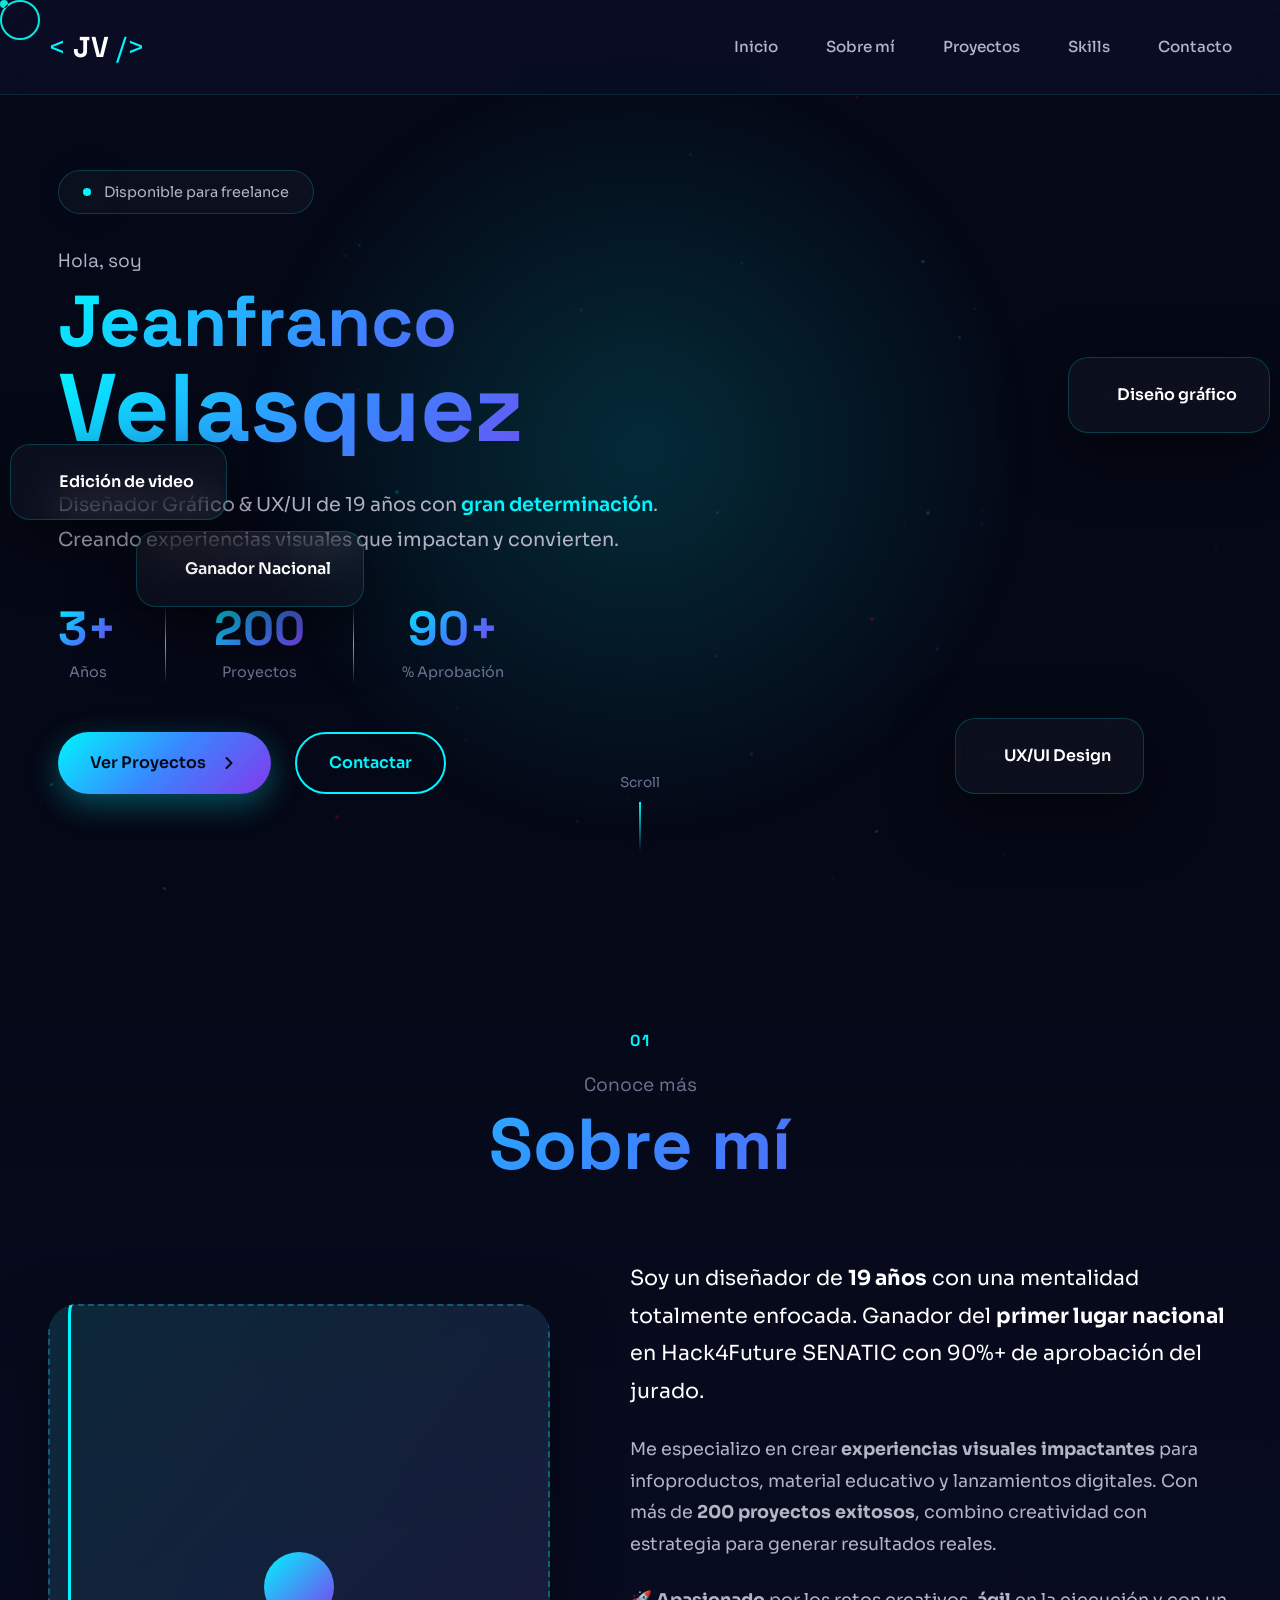
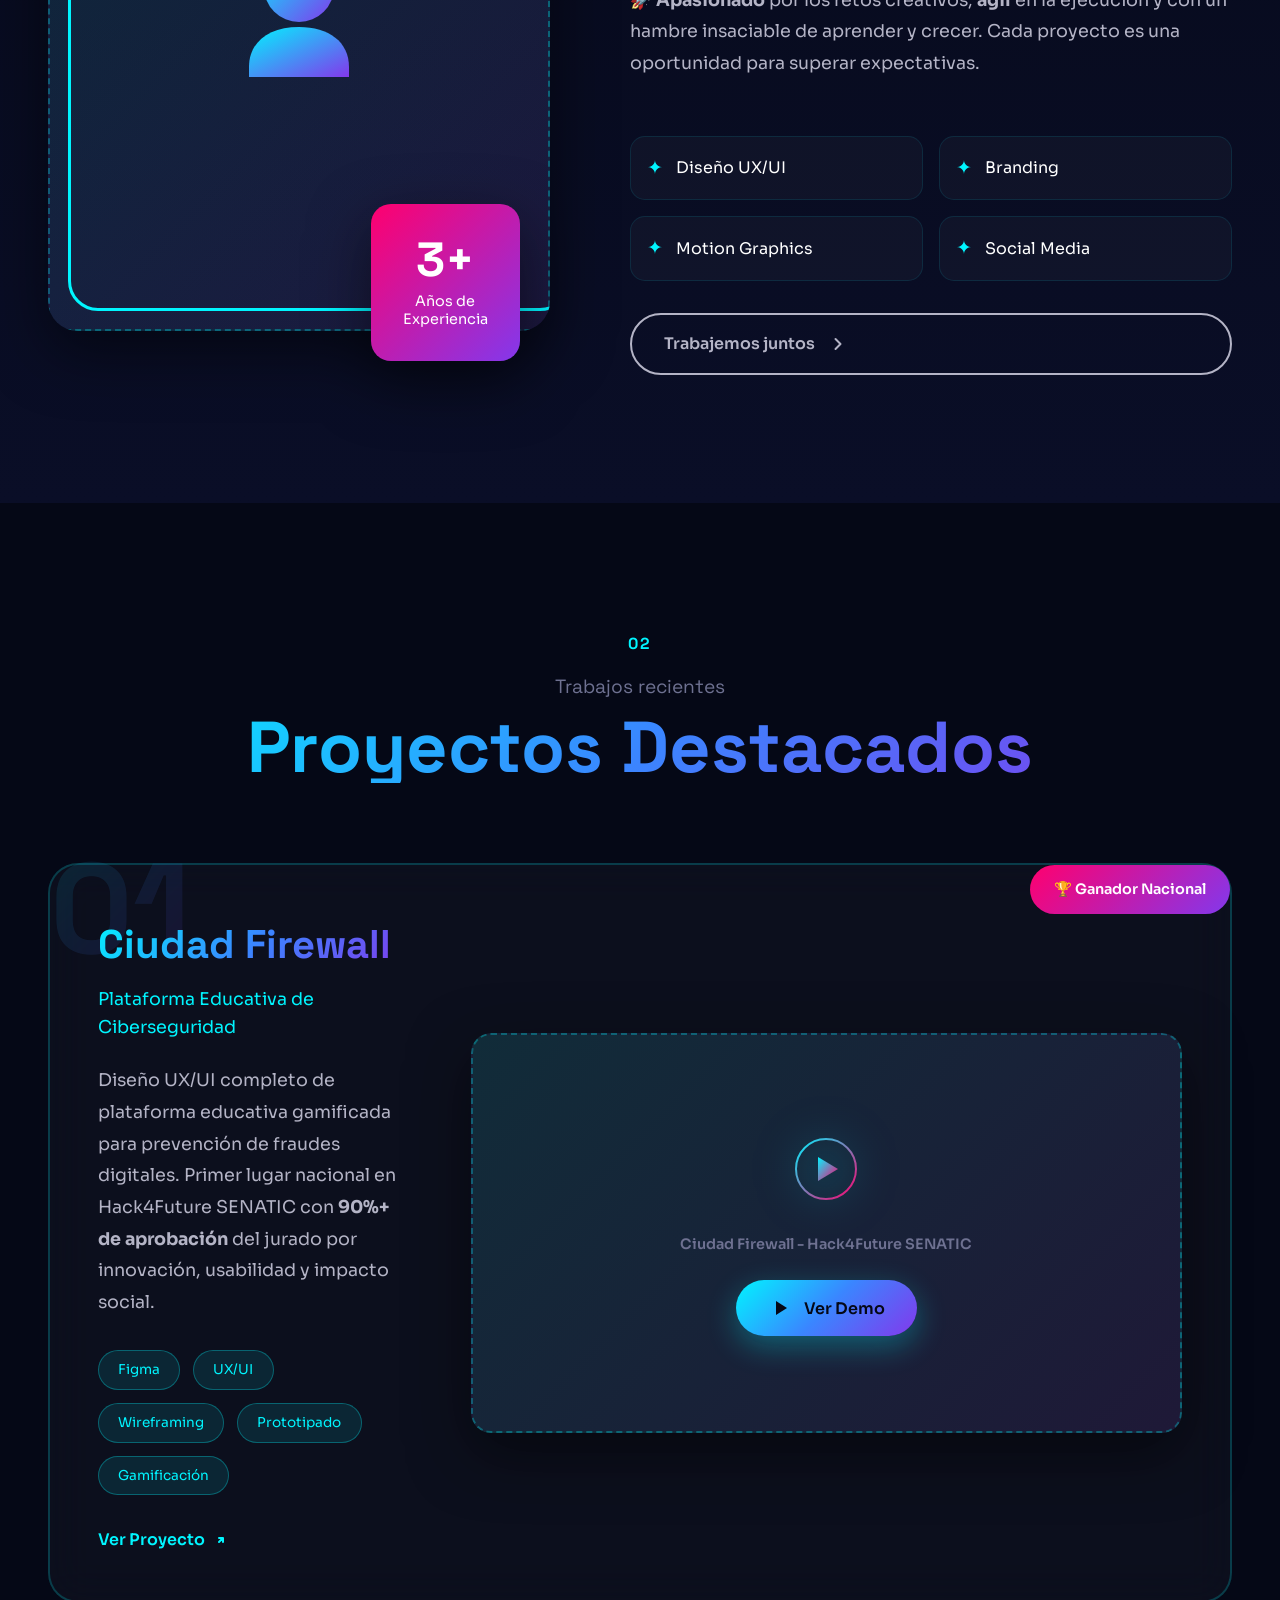
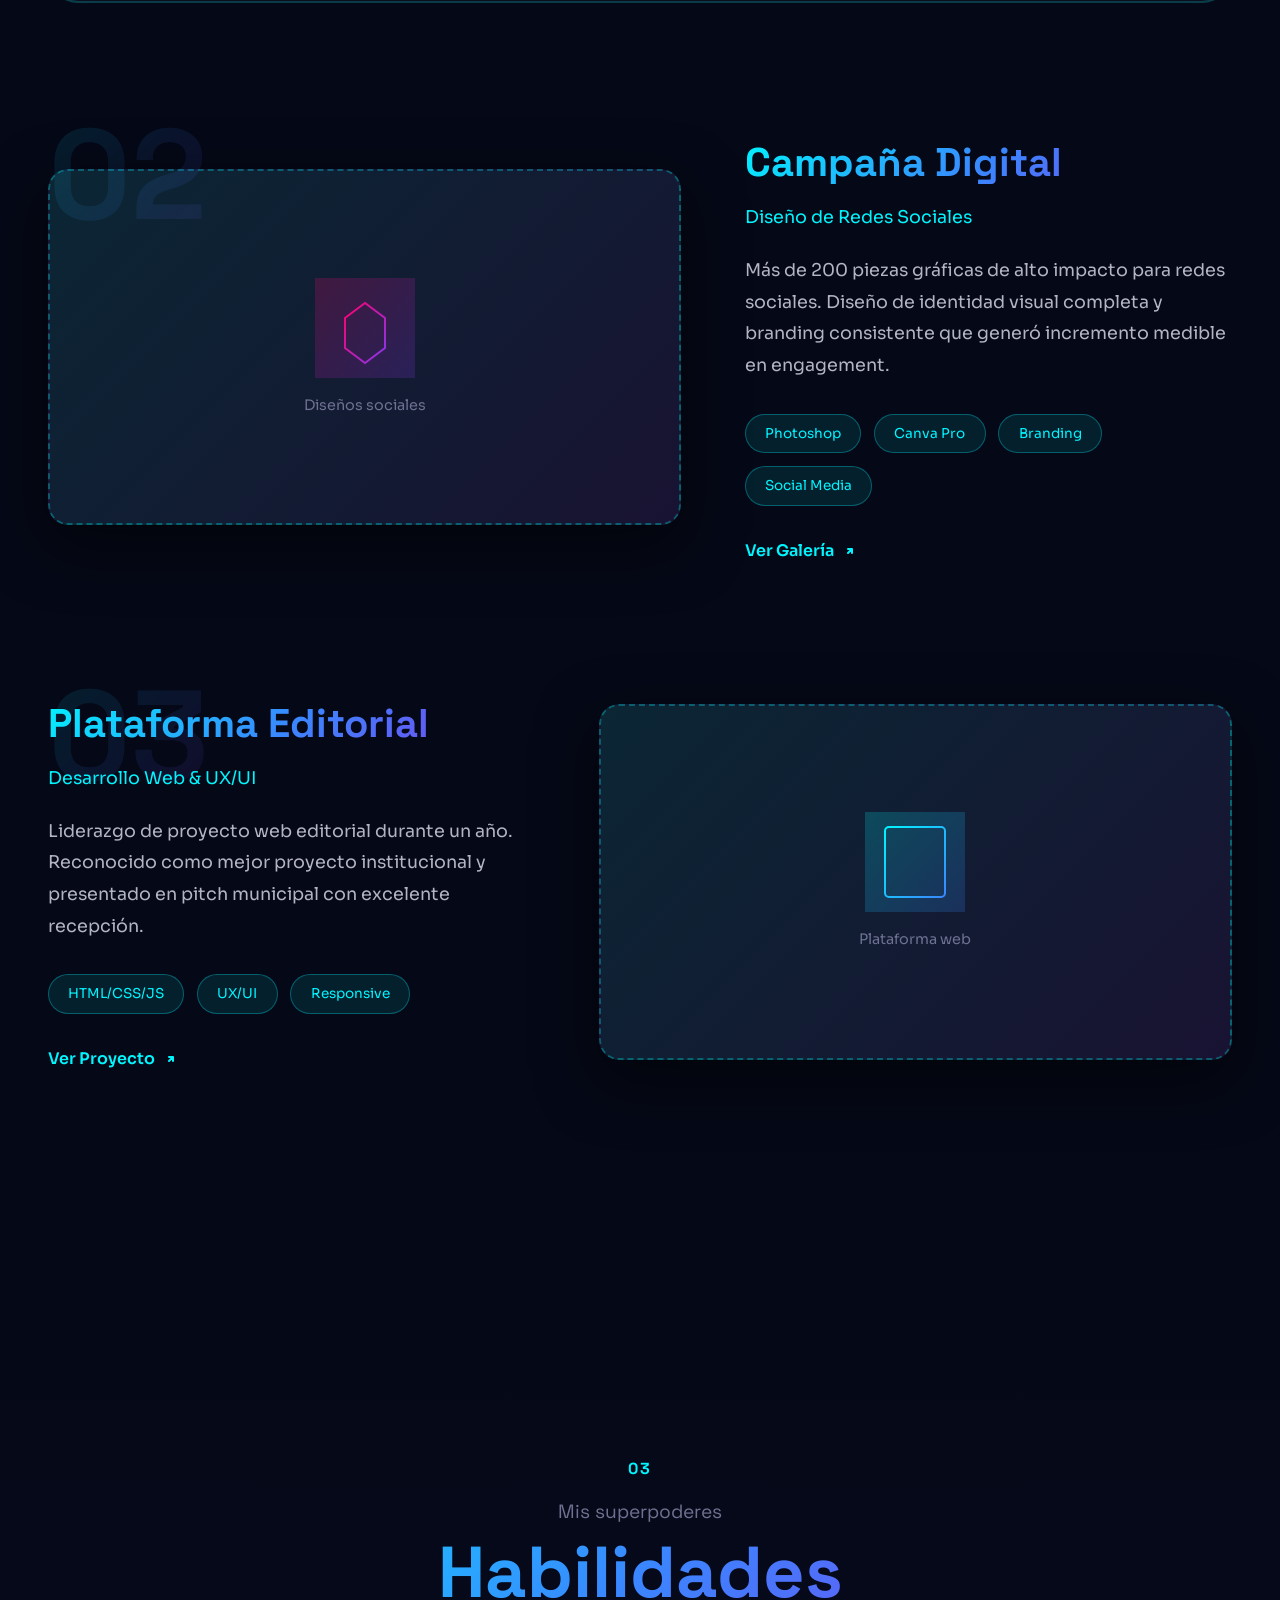
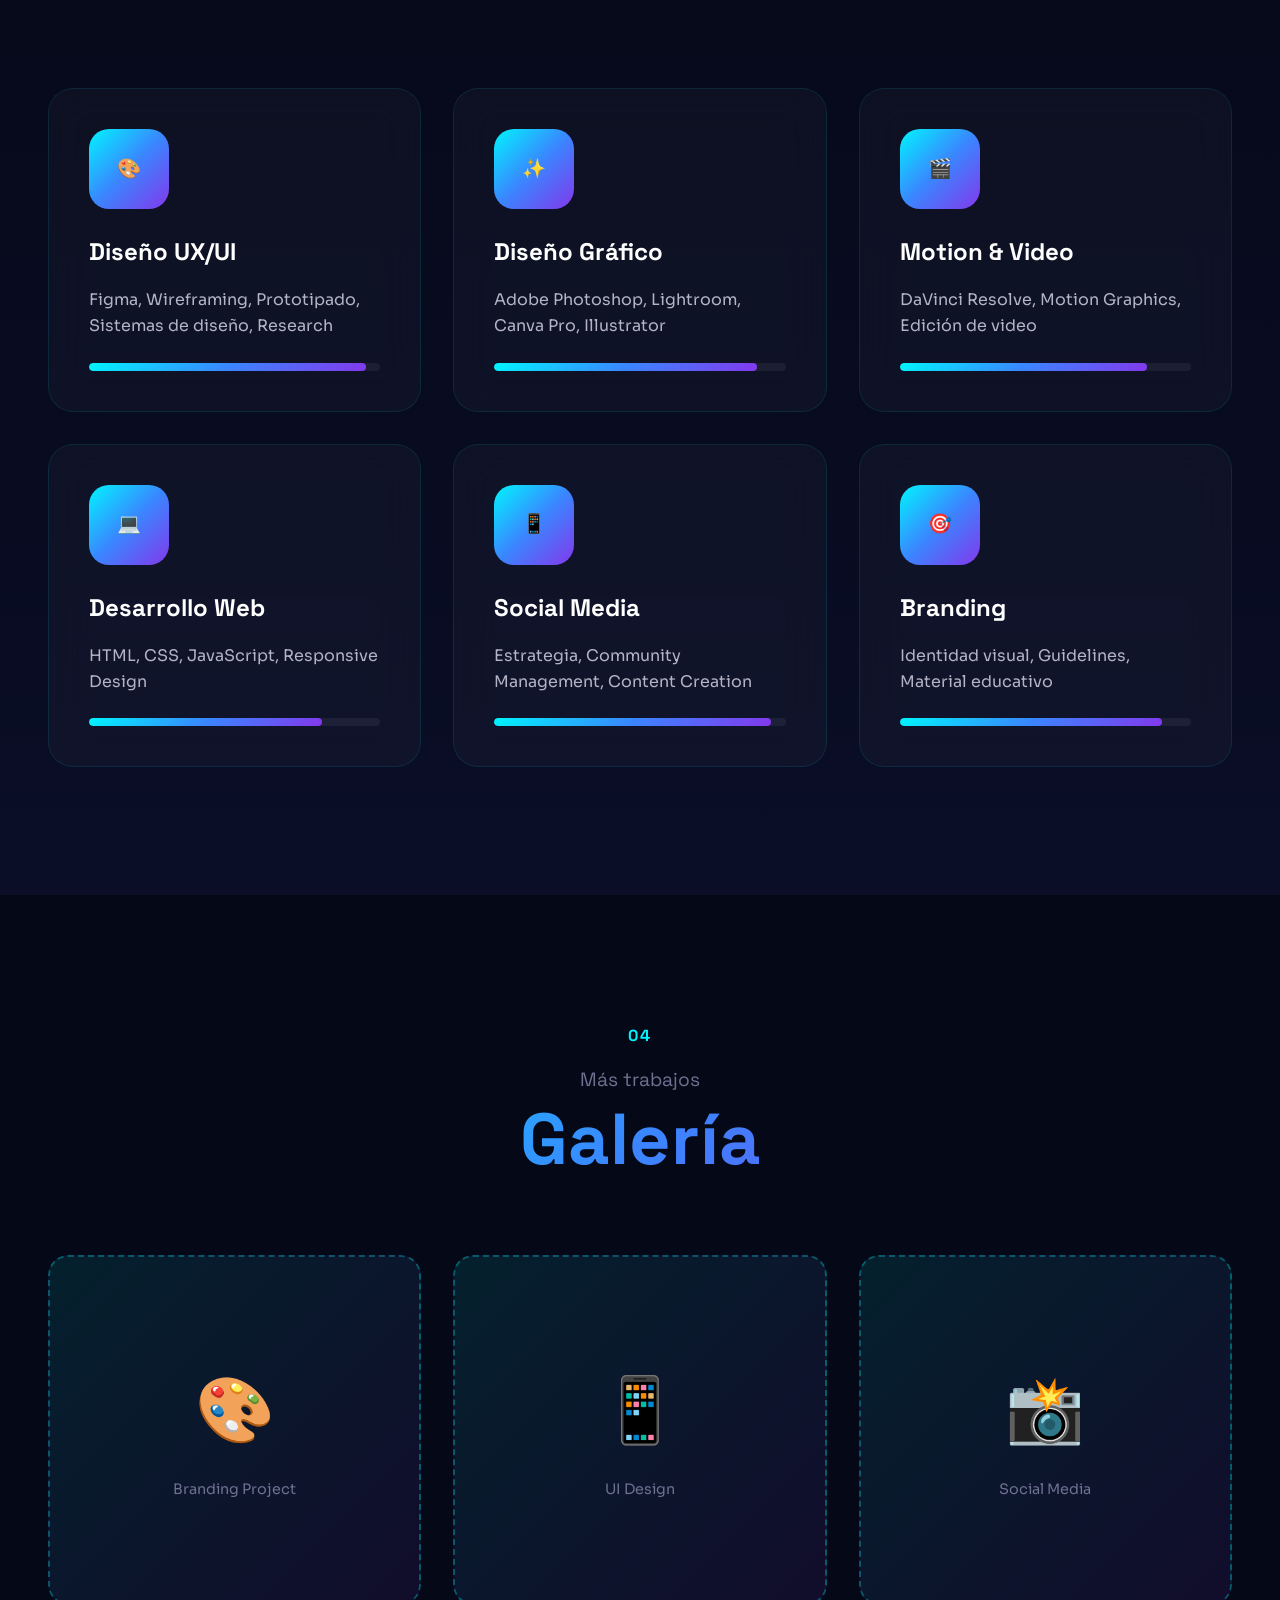
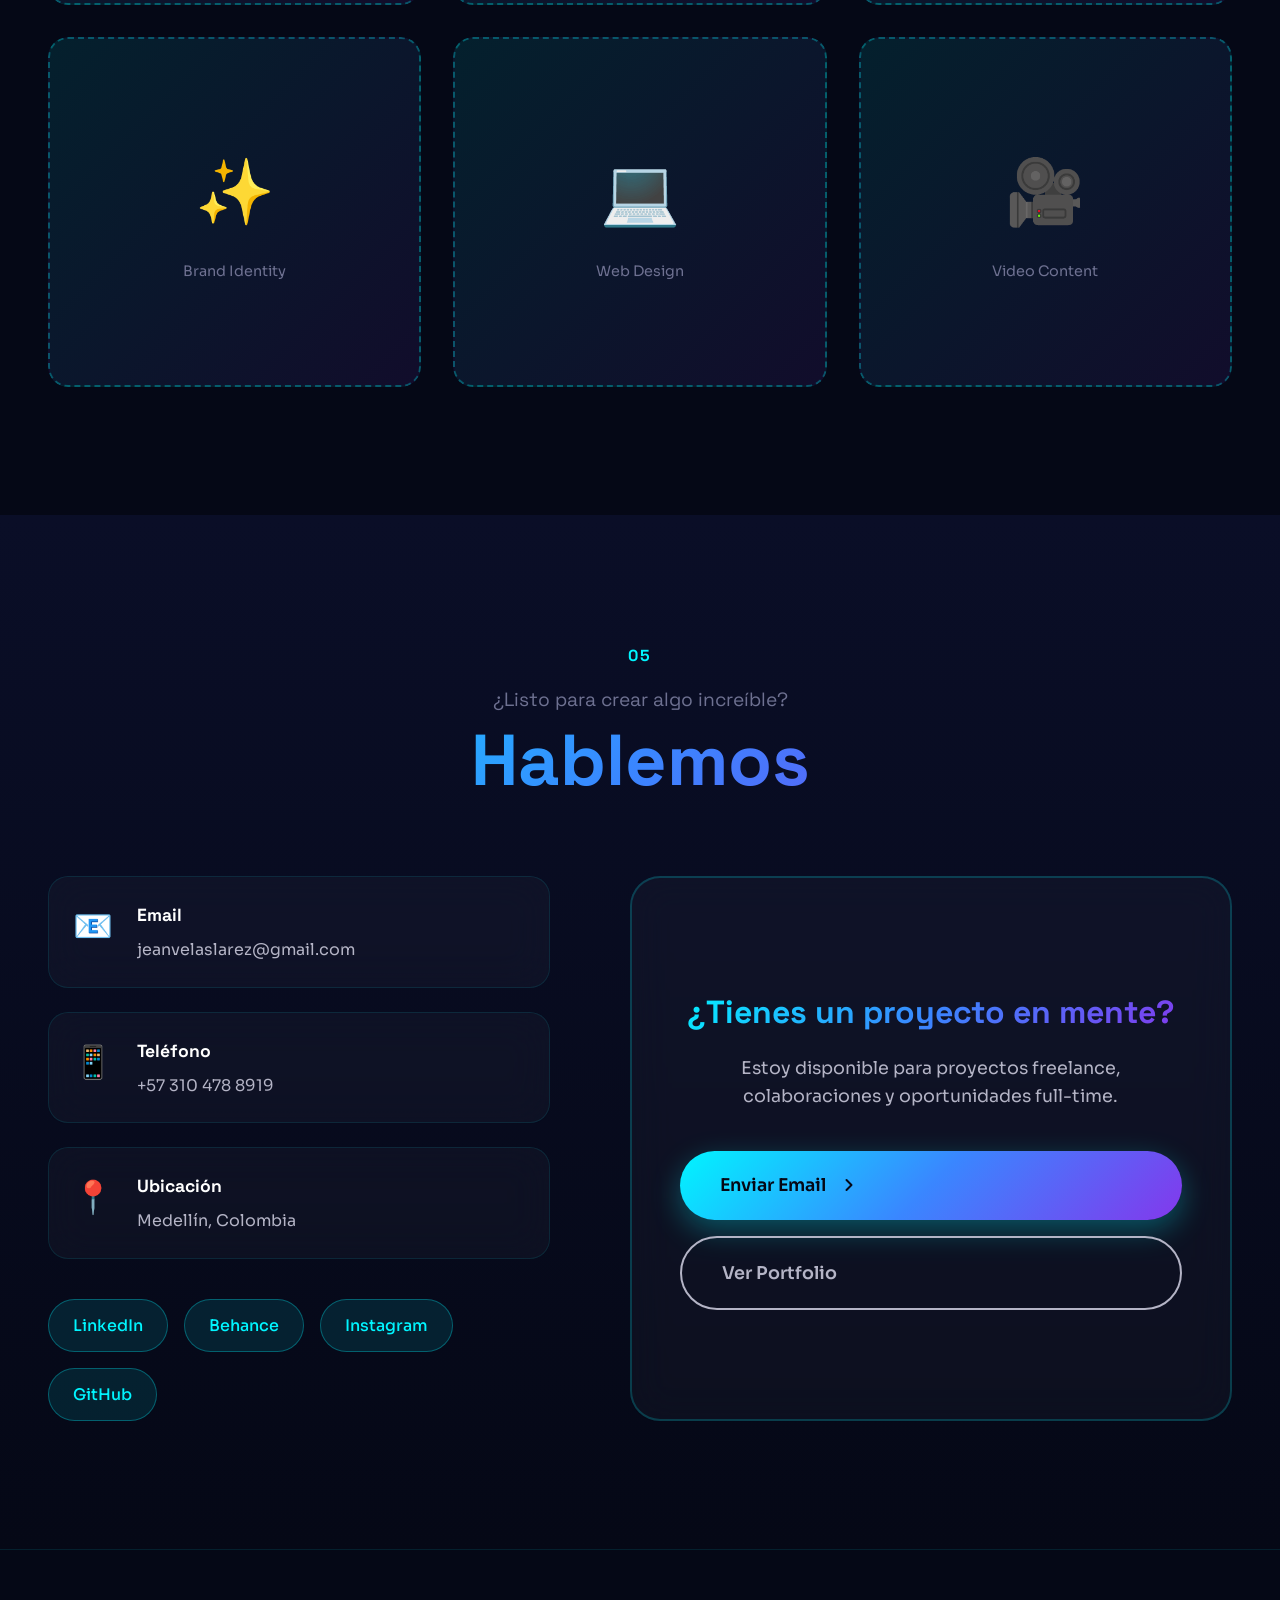
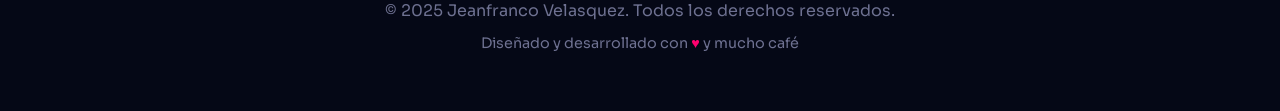
==== commit dc15ba5c: "index.html" ====
--- a/index.html
+++ b/index.html
@@ -132,26 +132,20 @@
                     </a>
                 </div>
             </div>
-            
-            <div class="hero-visual">
-                <div class="floating-card card-1">
-                    <div class="card-icon">🎨</div>
-                    <div class="card-text">Figma Expert</div>
-                </div>
                 <div class="floating-card card-2">
-                    <div class="card-icon">✨</div>
+                    <div class="card-icon"></div>
                     <div class="card-text">Diseño gráfico</div>
                 </div>
                 <div class="floating-card card-3">
-                    <div class="card-icon">🏆</div>
+                    <div class="card-icon"></div>
                     <div class="card-text">Ganador Nacional</div>
                 </div>
                 <div class="floating-card card-4">
-                    <div class="card-icon">🚀</div>
+                    <div class="card-icon"></div>
                     <div class="card-text">UX/UI Design</div>
                 </div>
                 <div class="floating-card card-5">
-                    <div class="card-icon">🎬</div>
+                    <div class="card-icon"></div>
                     <div class="card-text">Edición de video</div>
                 </div>
             </div>
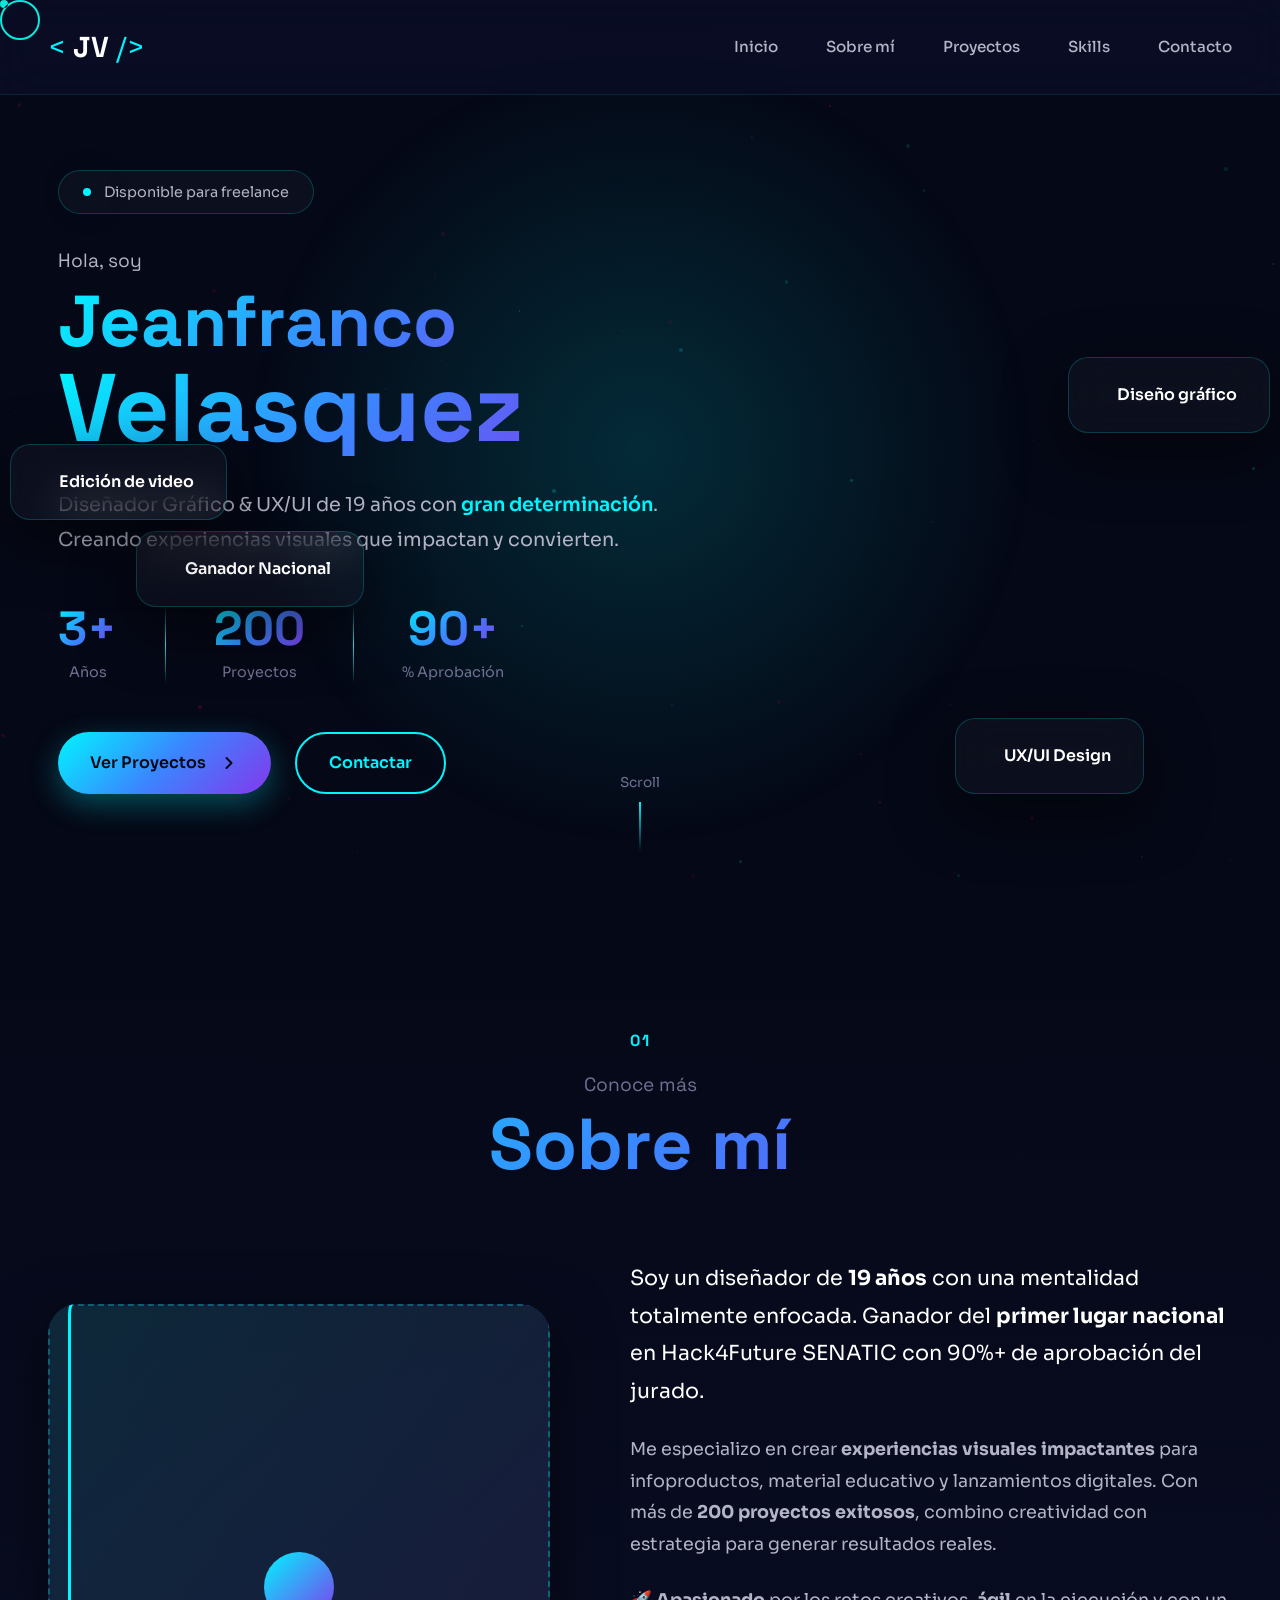
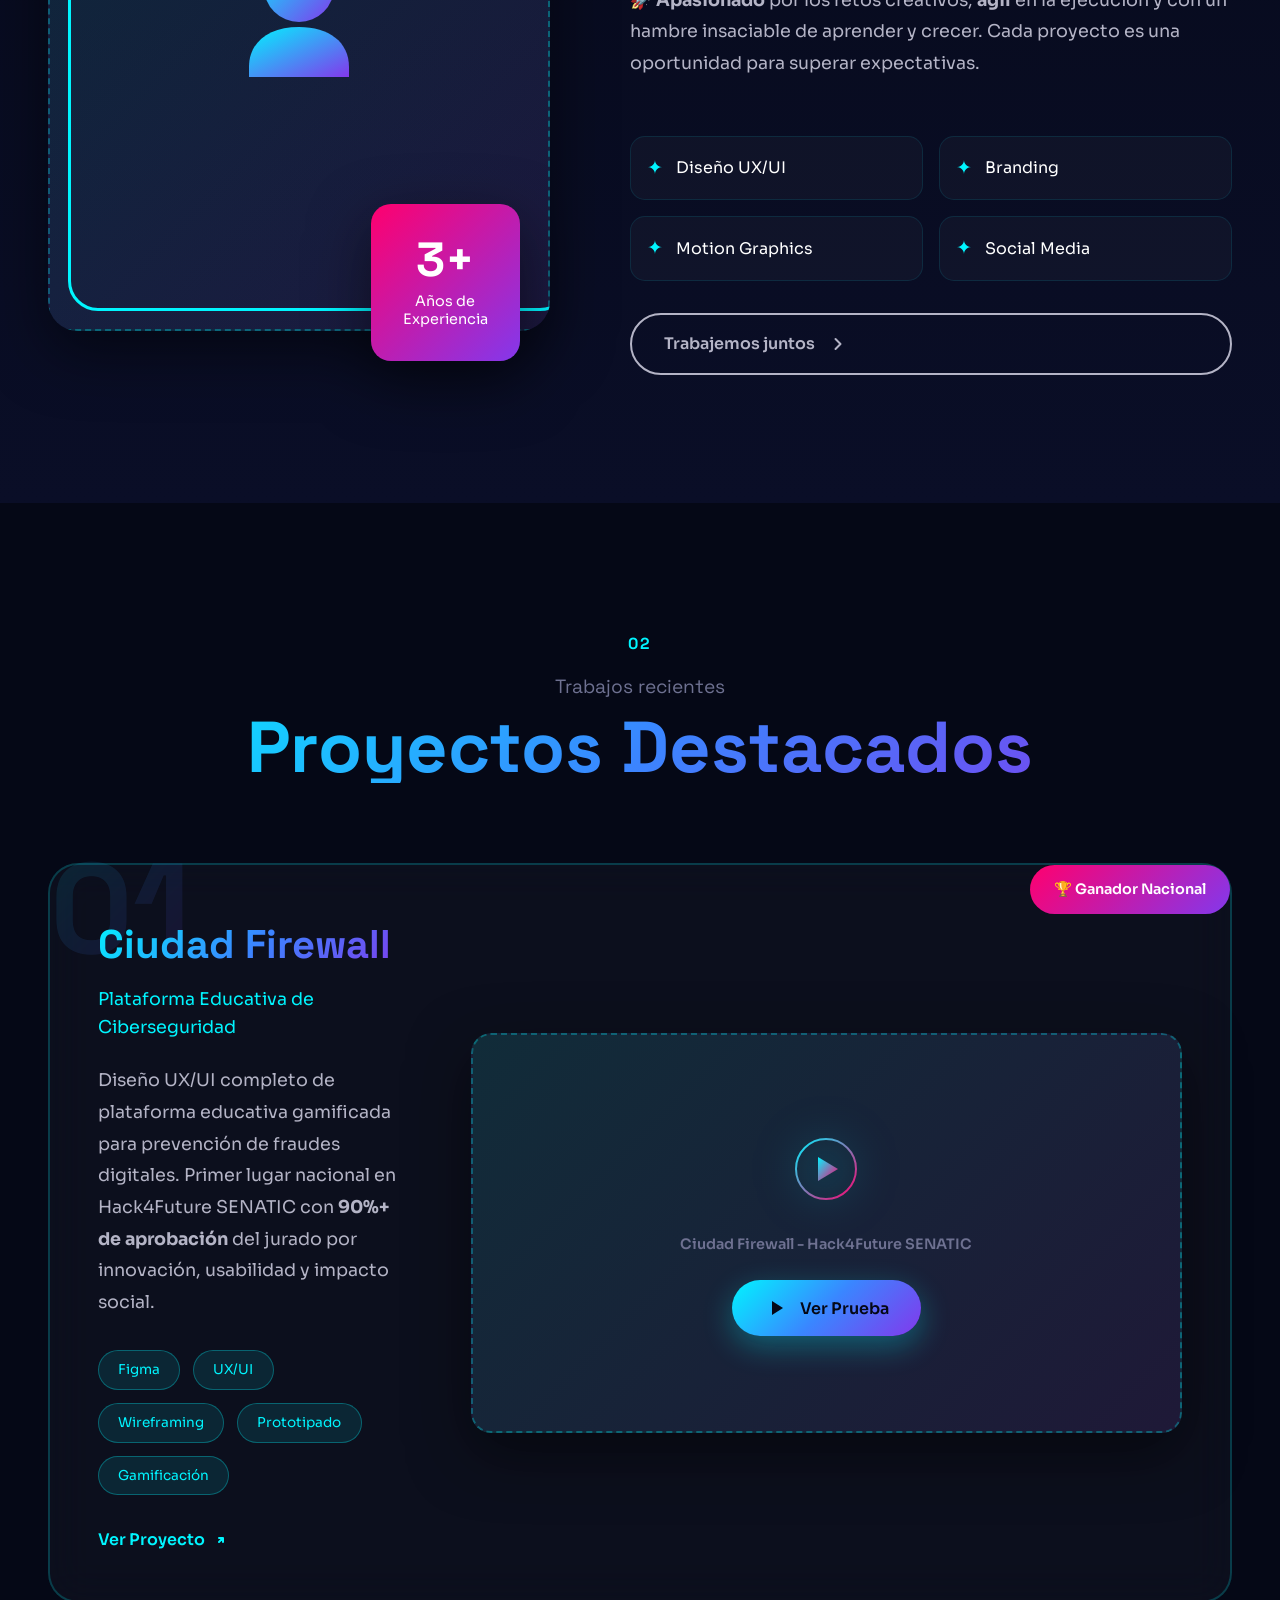
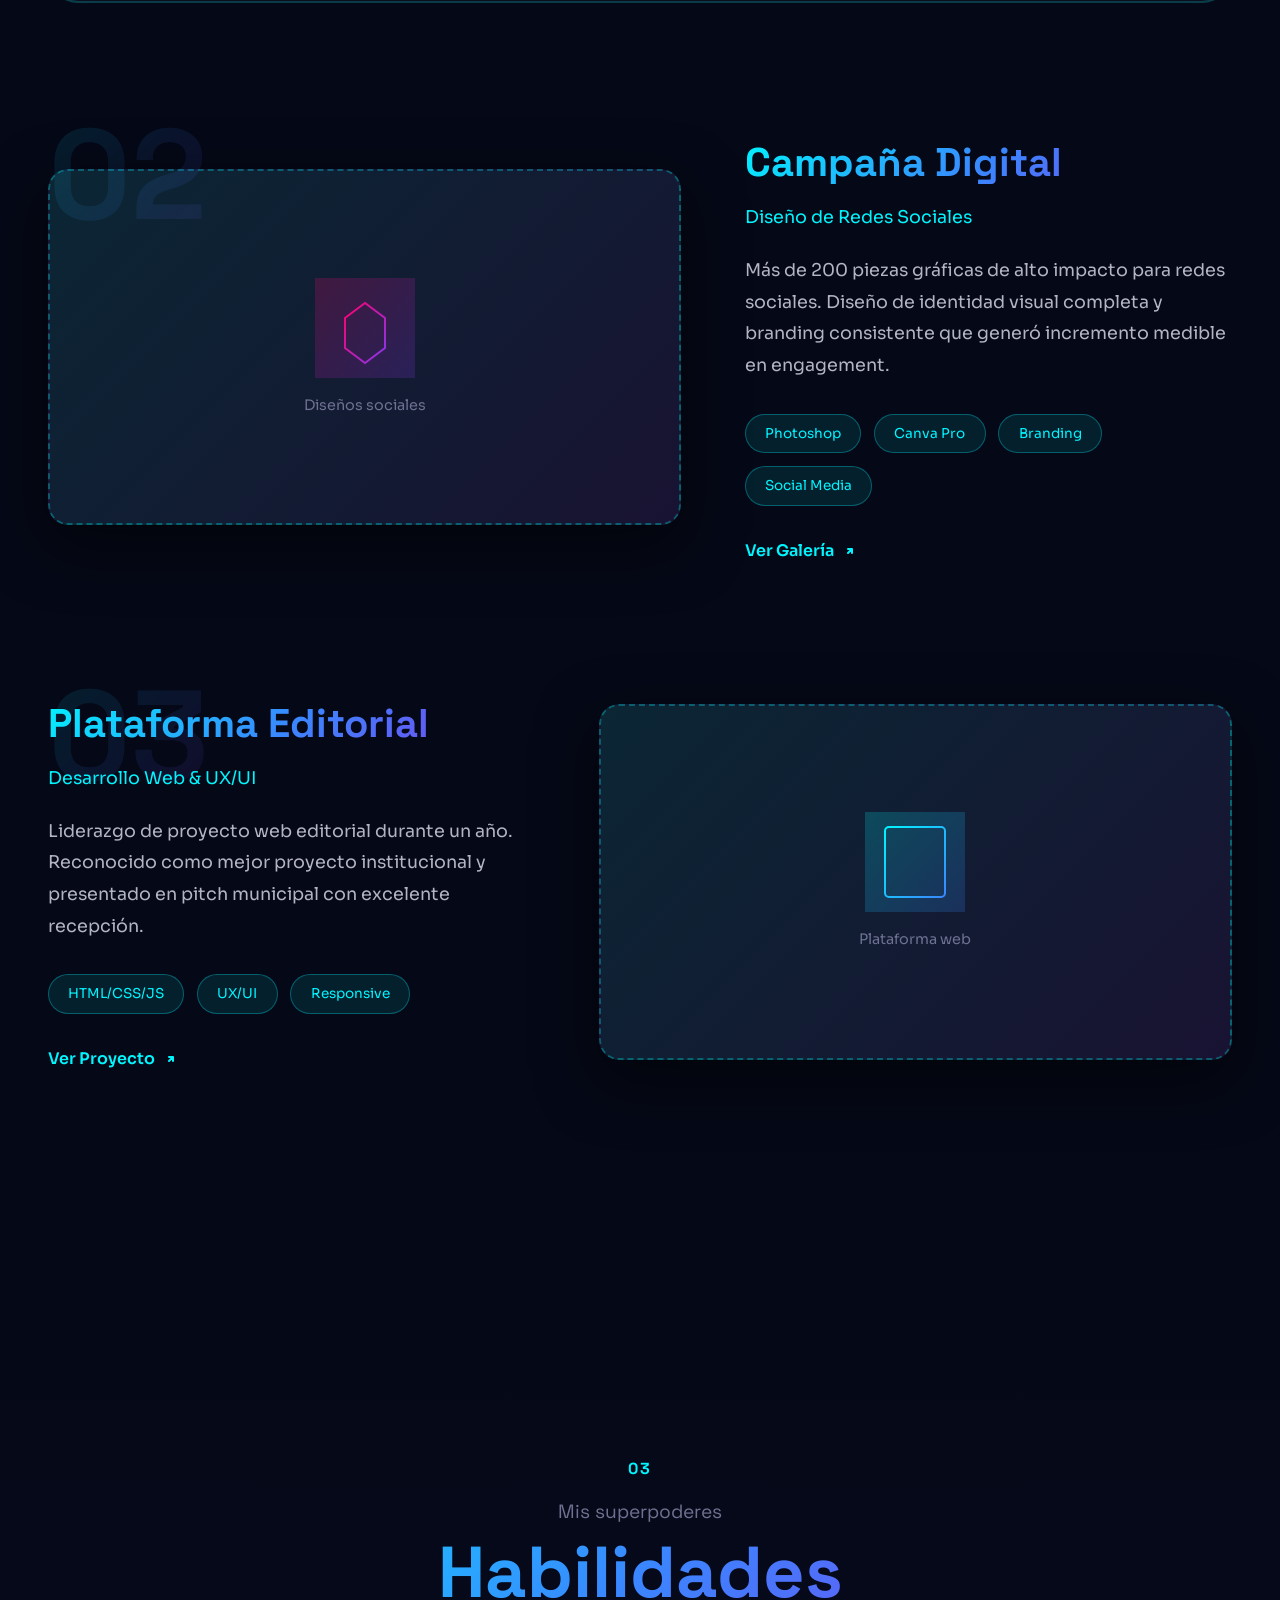
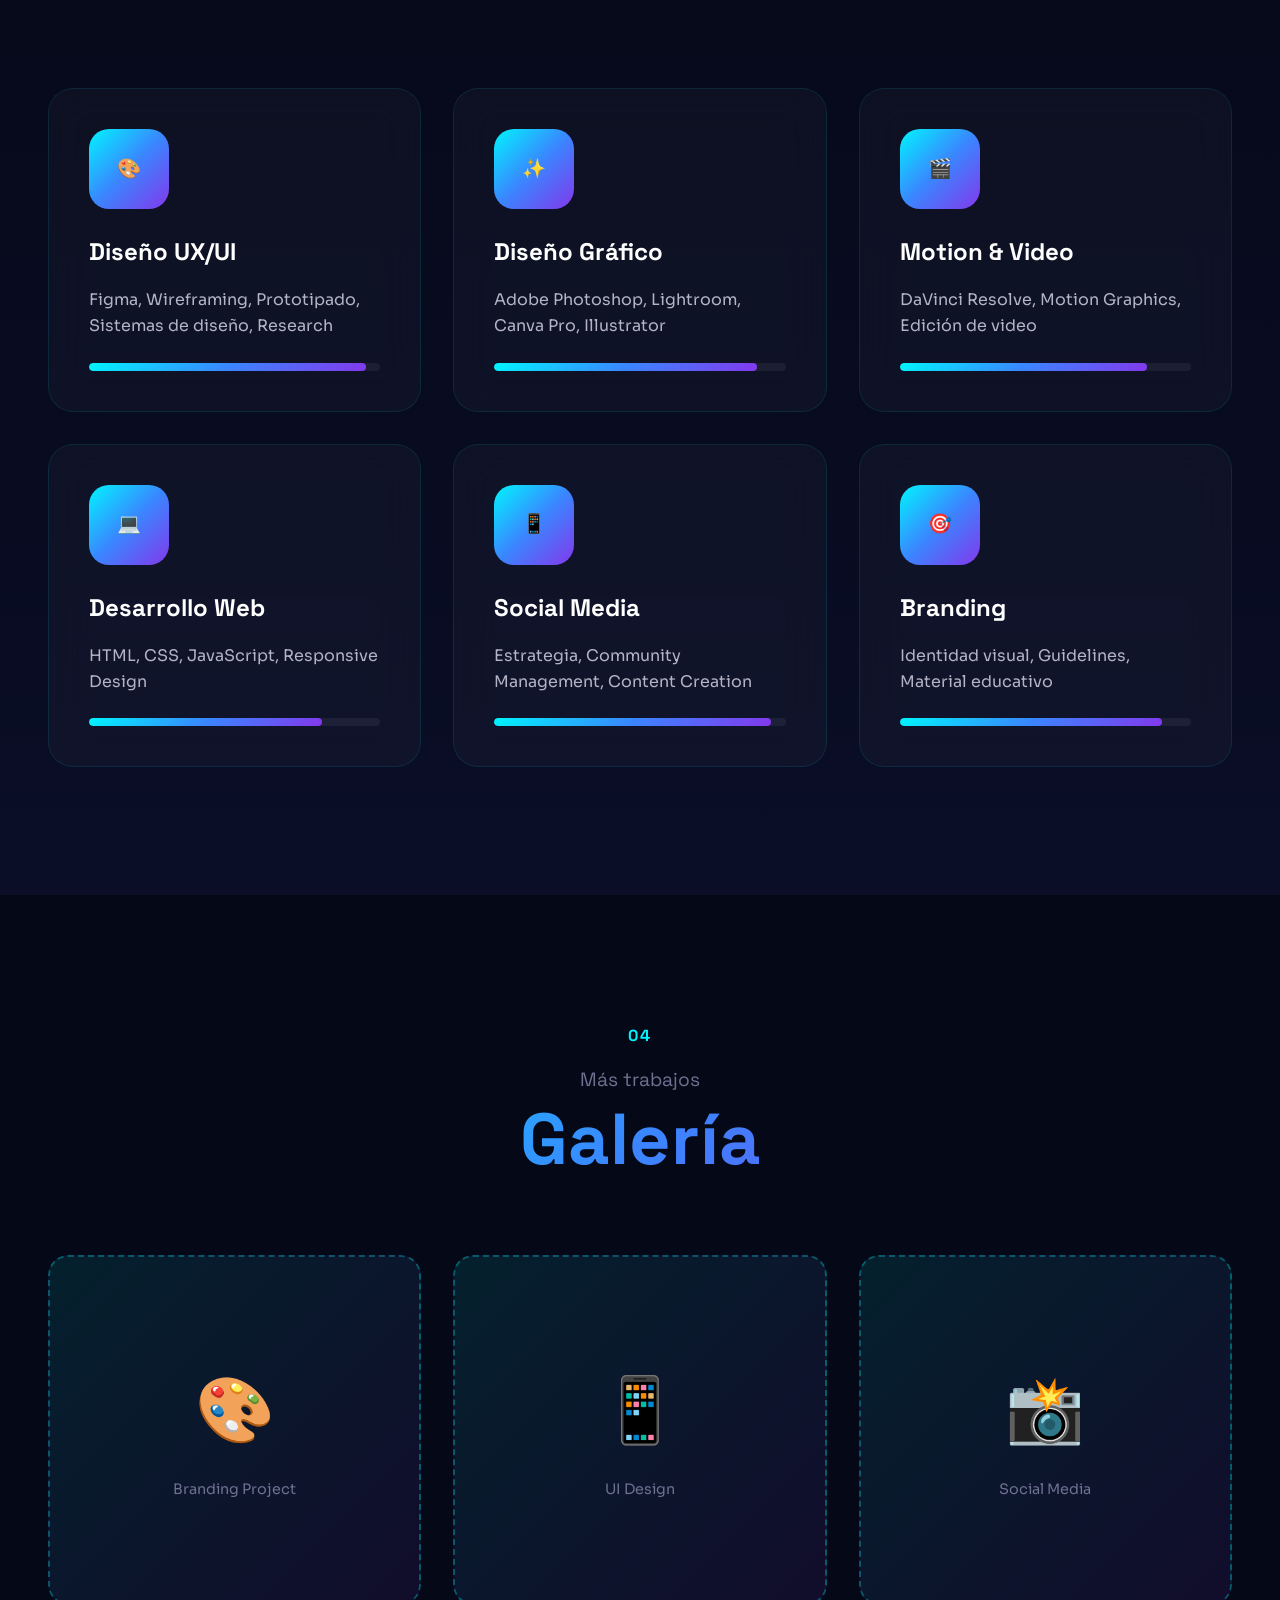
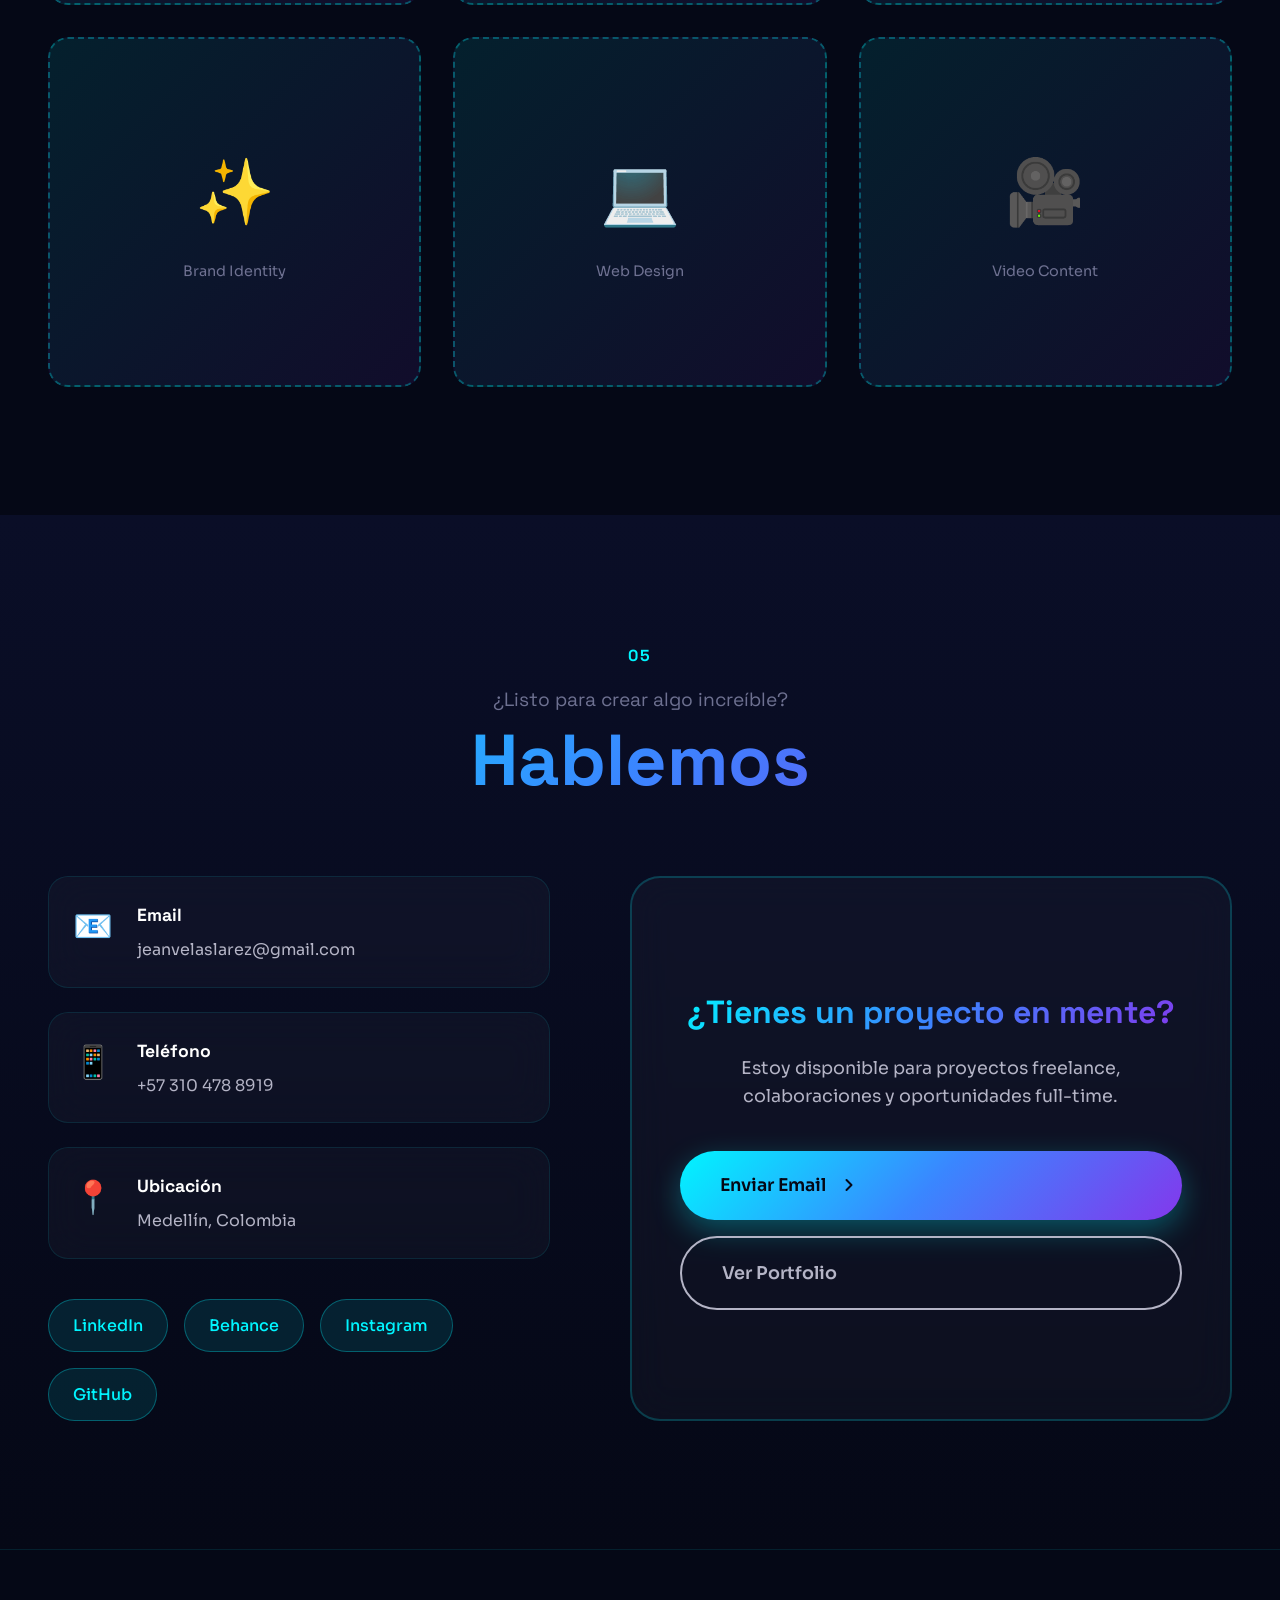
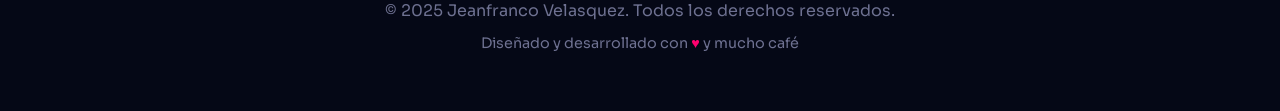
==== commit 021ddc1d: "index.html" ====
--- a/index.html
+++ b/index.html
@@ -305,7 +305,7 @@
                                     <svg width="24" height="24" viewBox="0 0 24 24" fill="none">
                                         <path d="M8 5L19 12L8 19V5Z" fill="currentColor"/>
                                     </svg>
-                                    Ver Demo
+                                    Ver Prueba
                                 </button>
                             </div>
                             
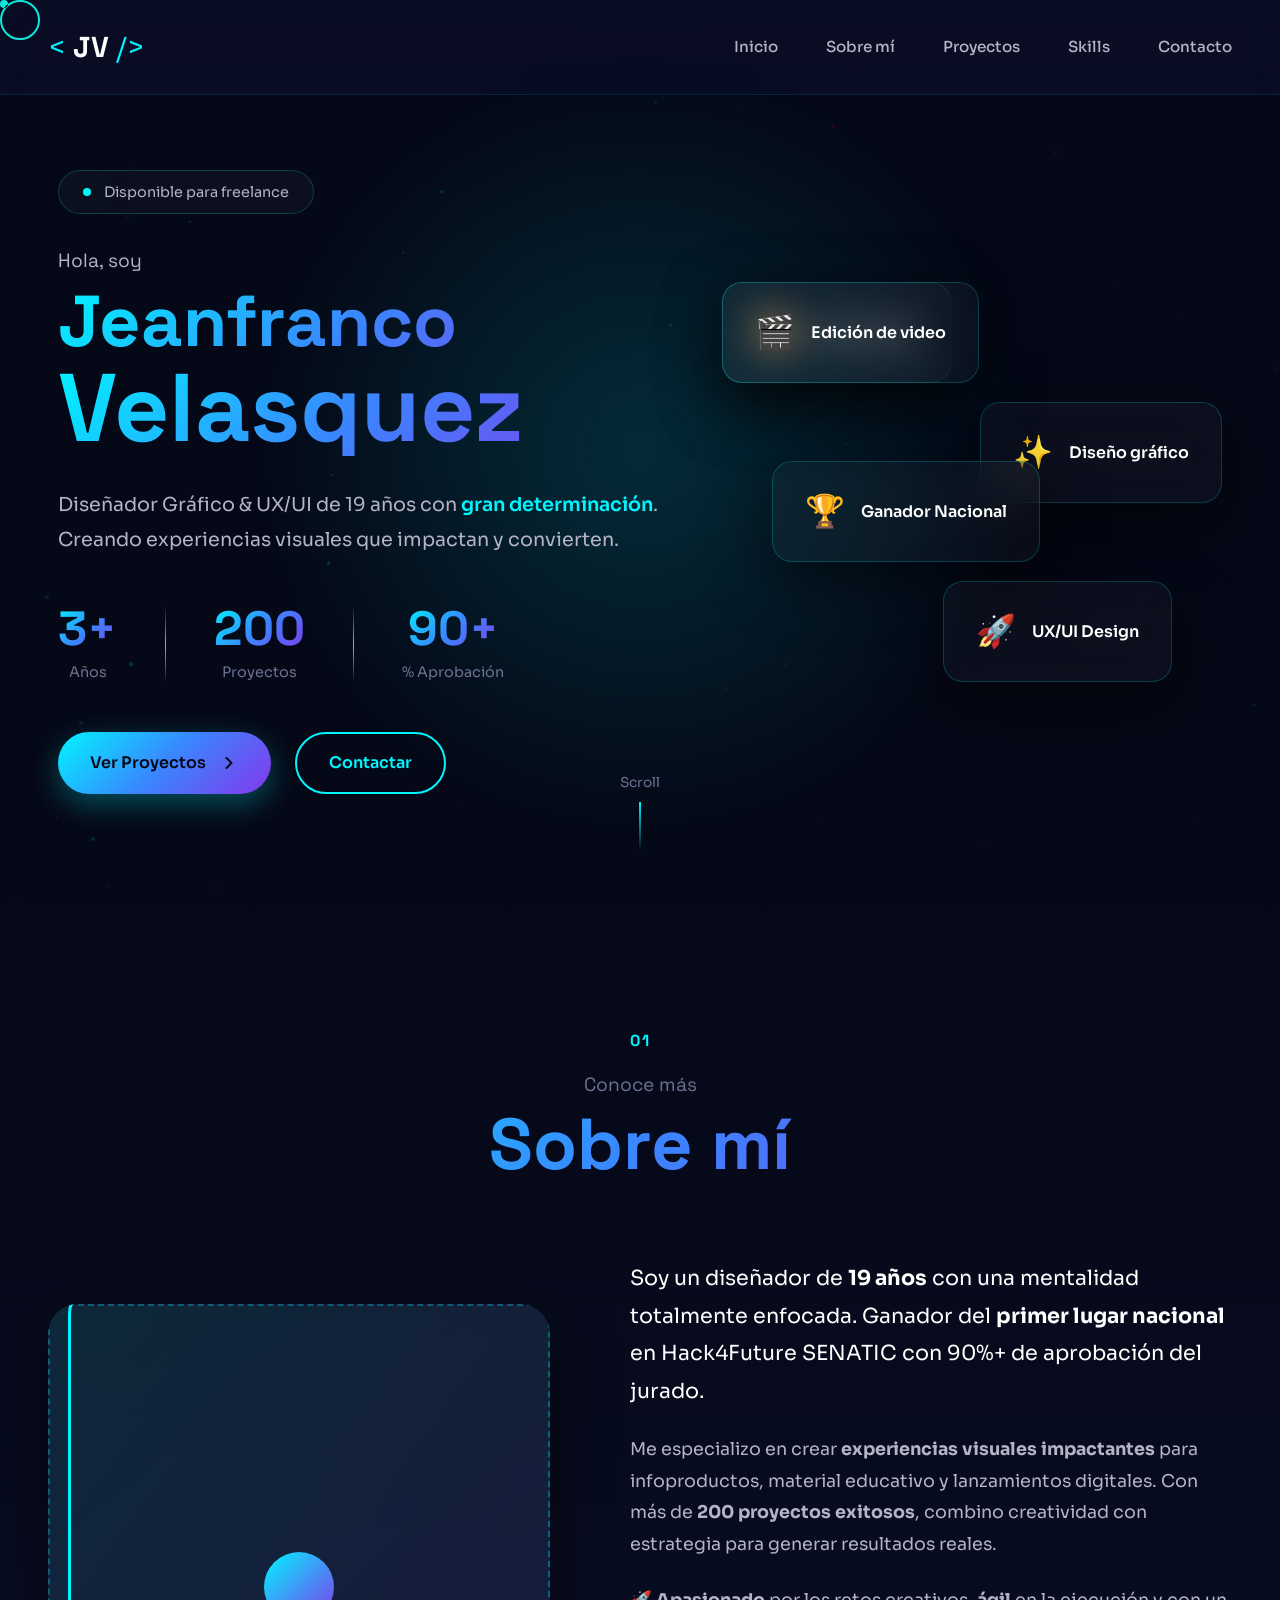
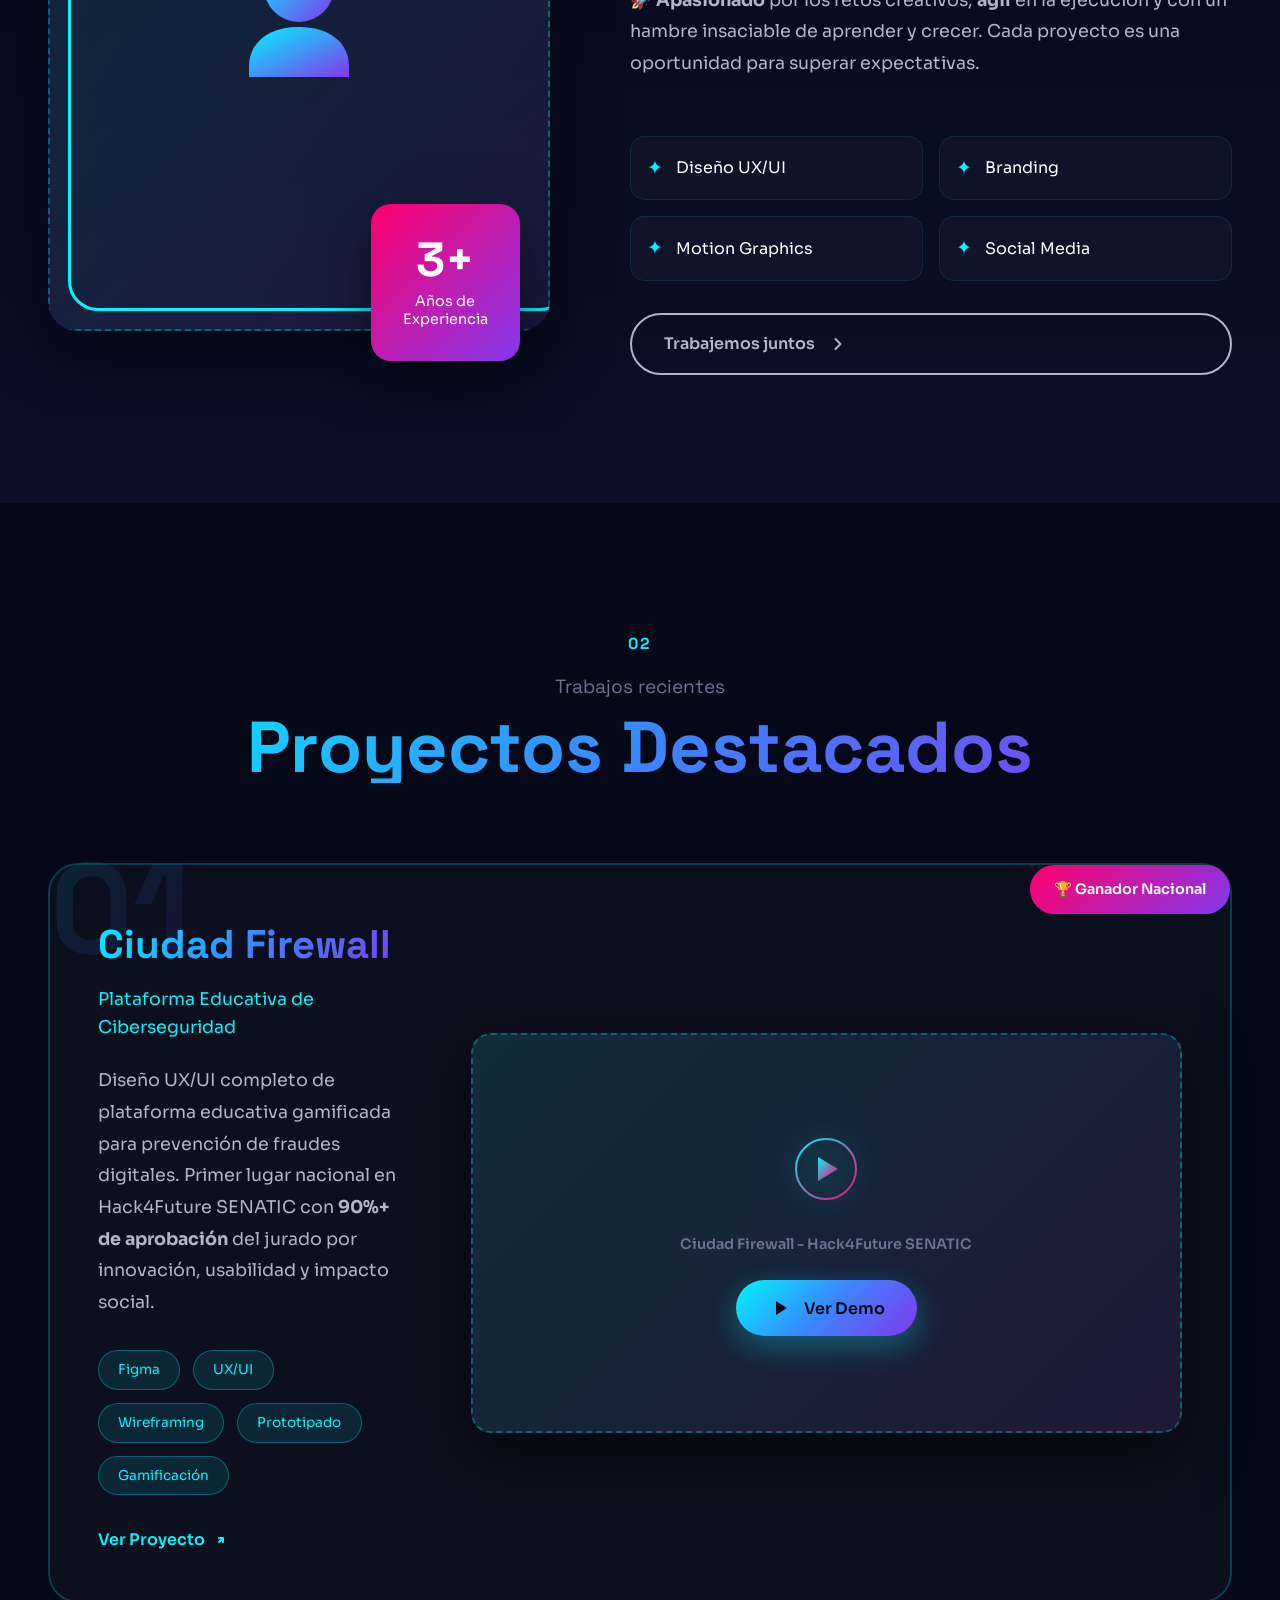
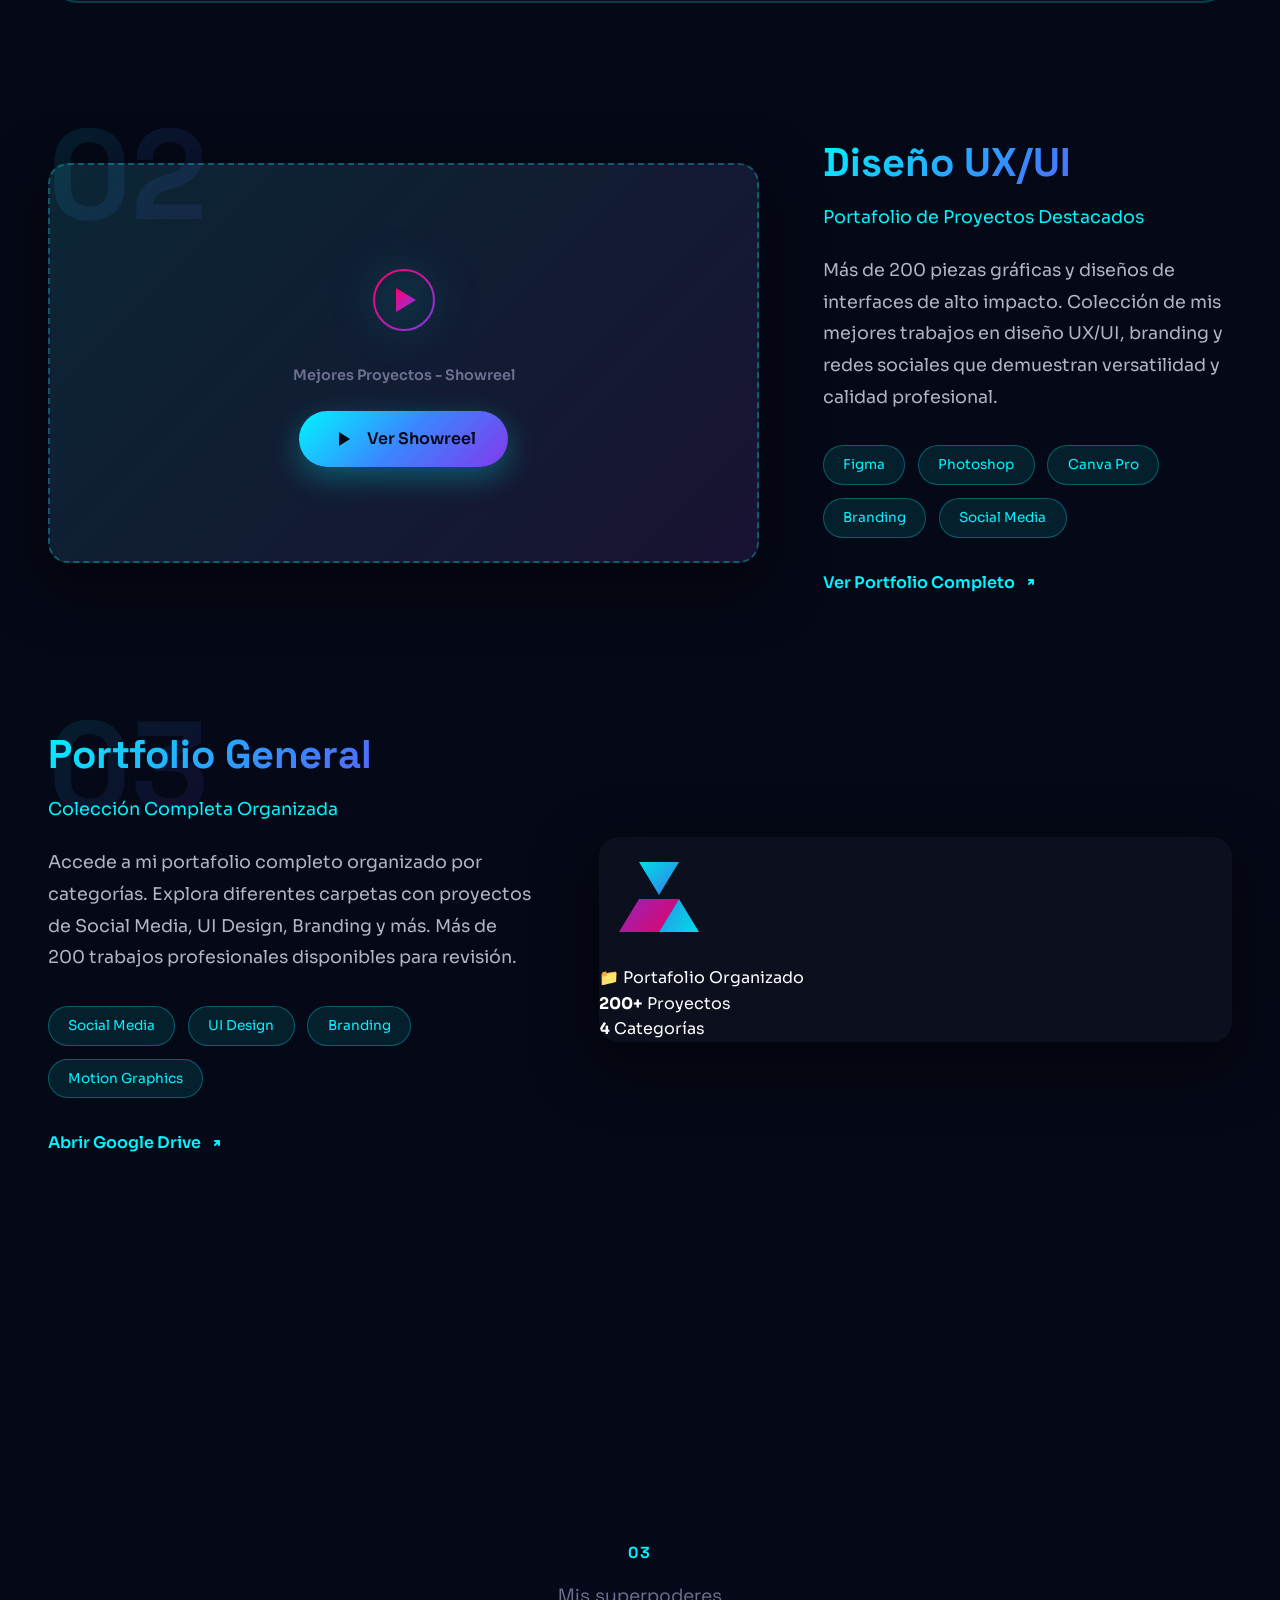
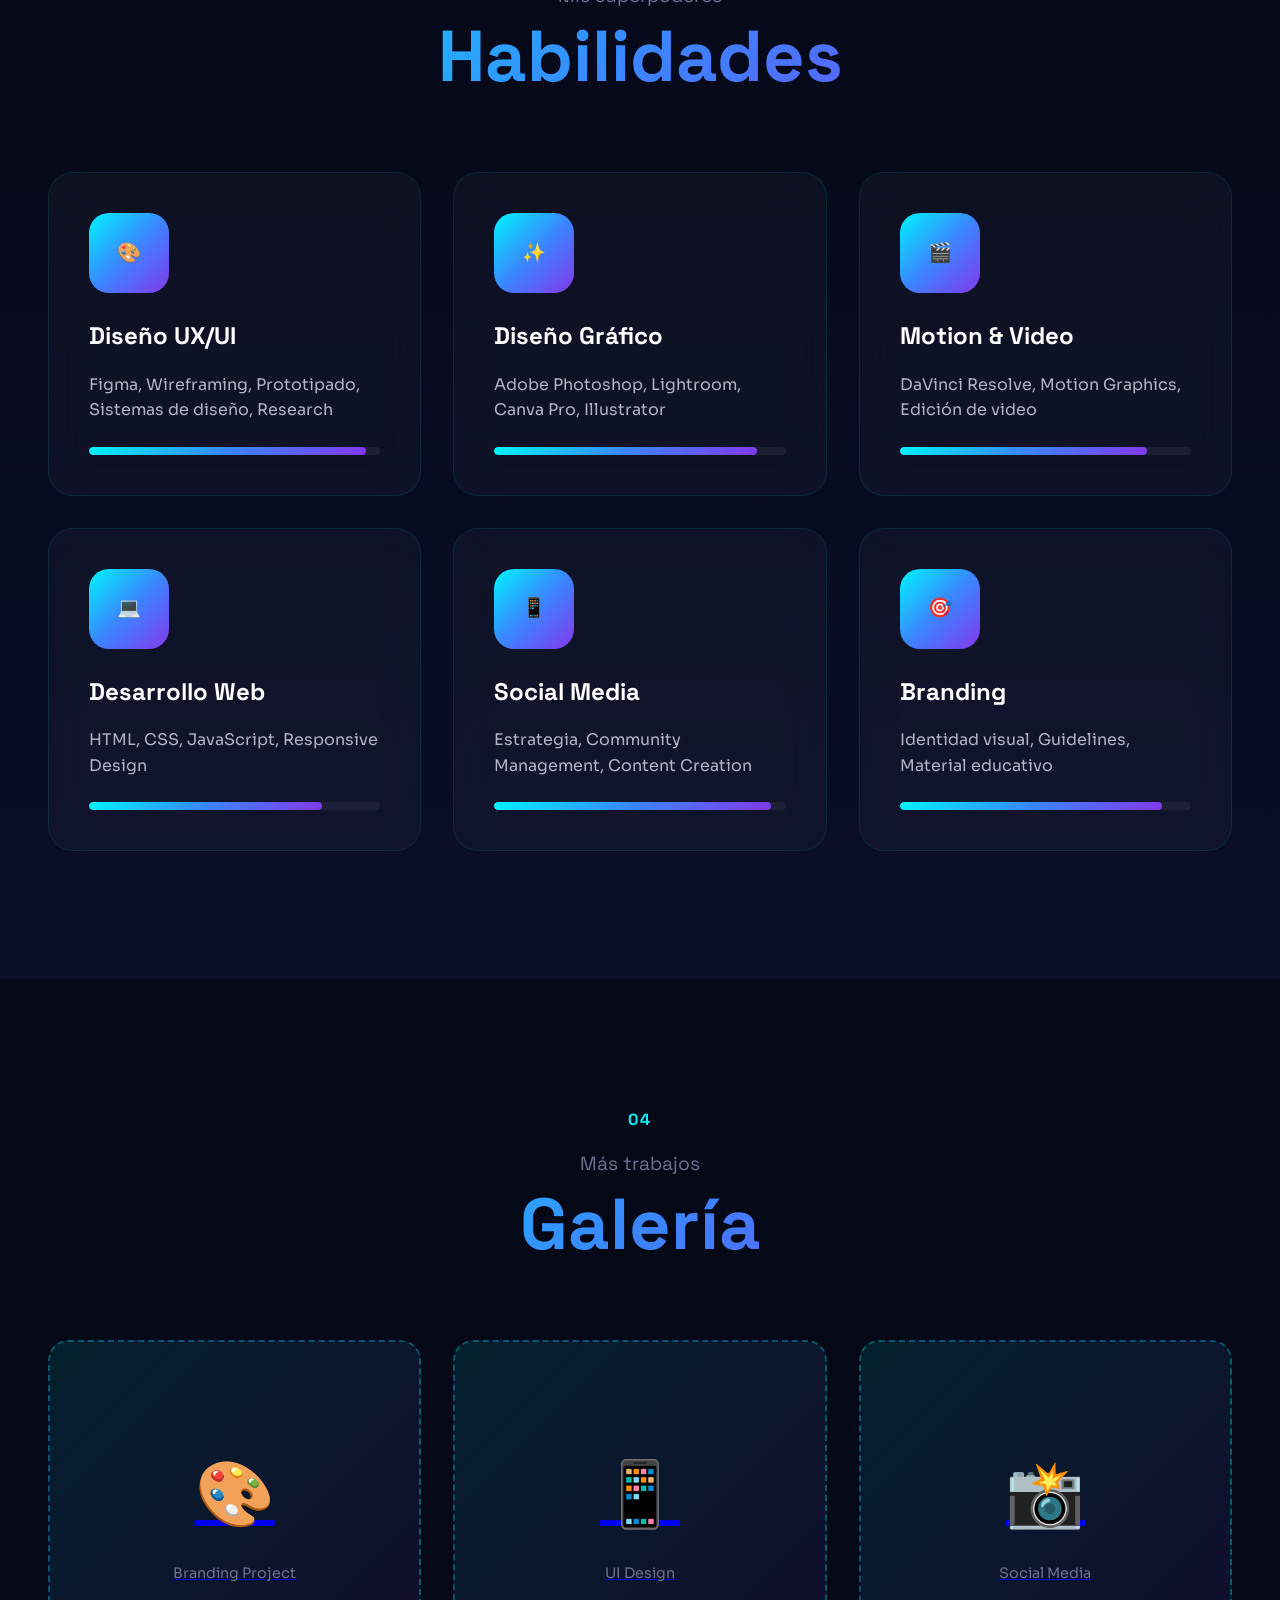
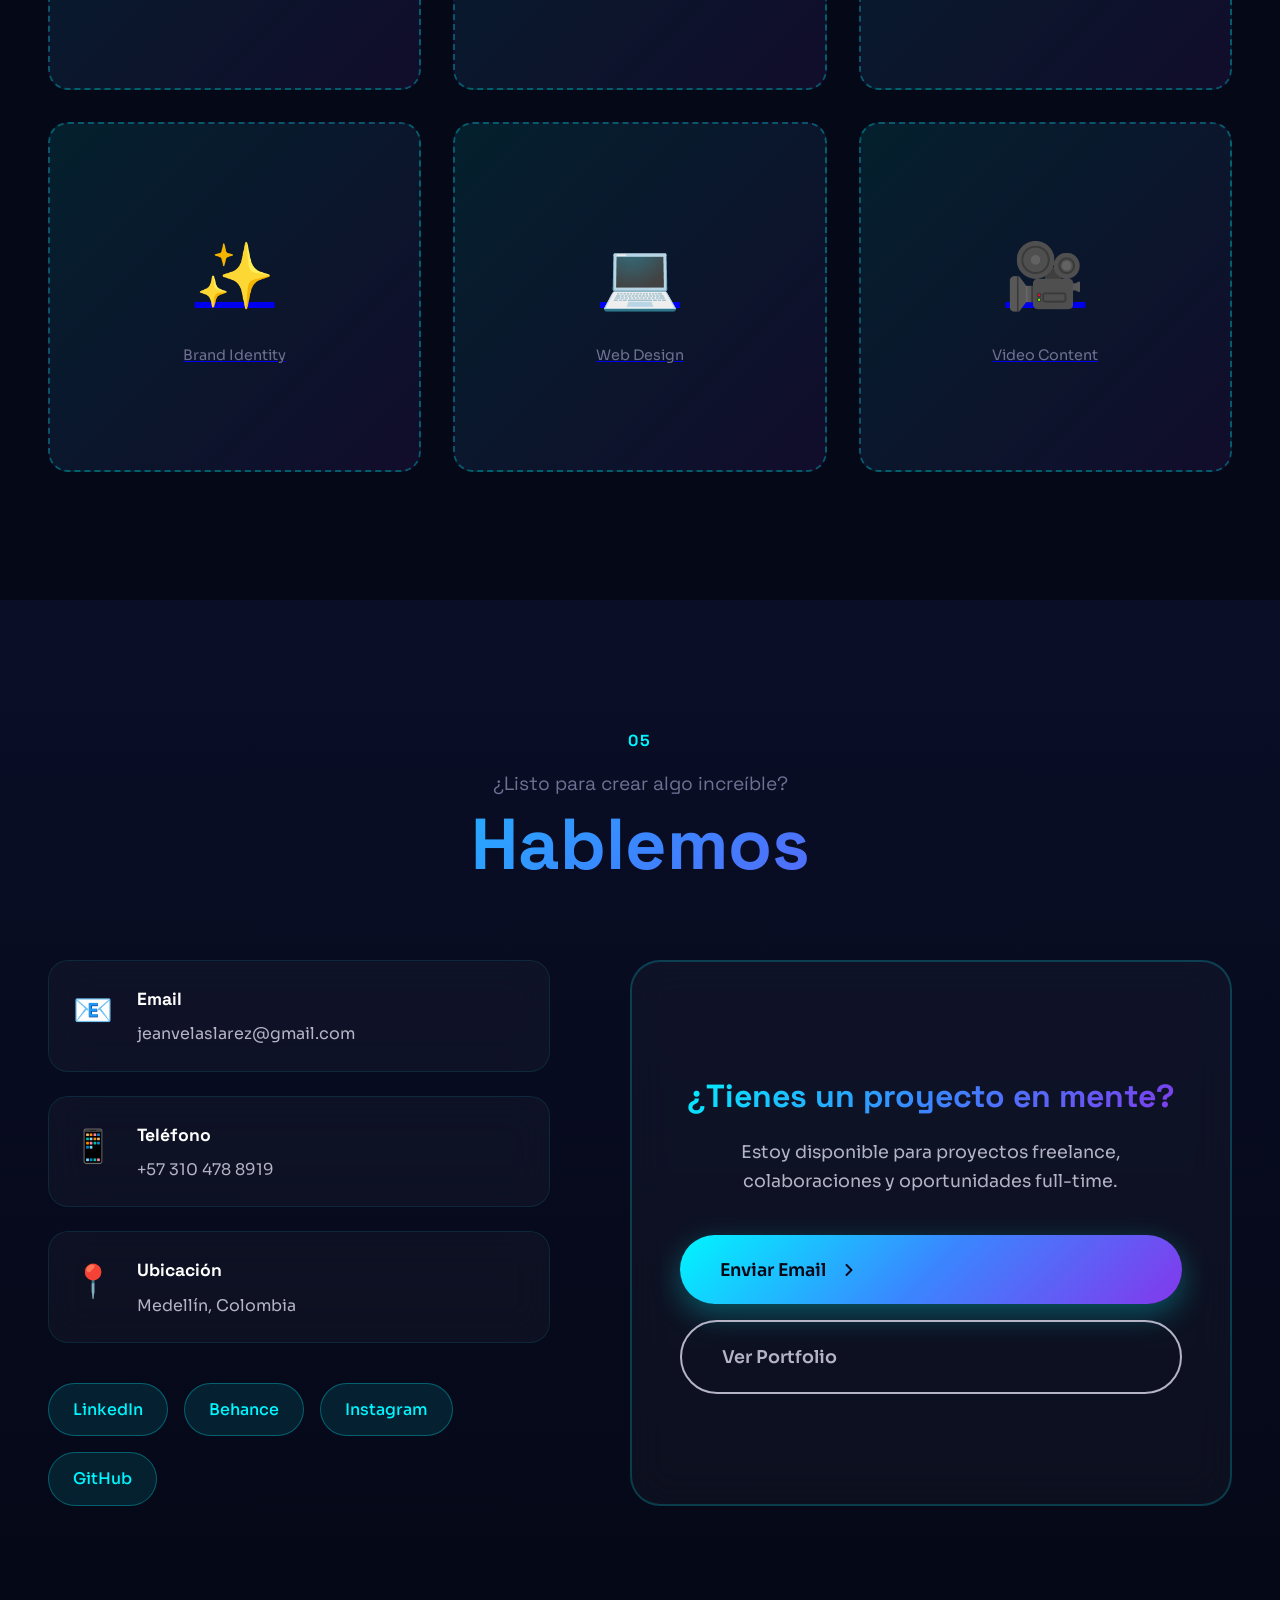
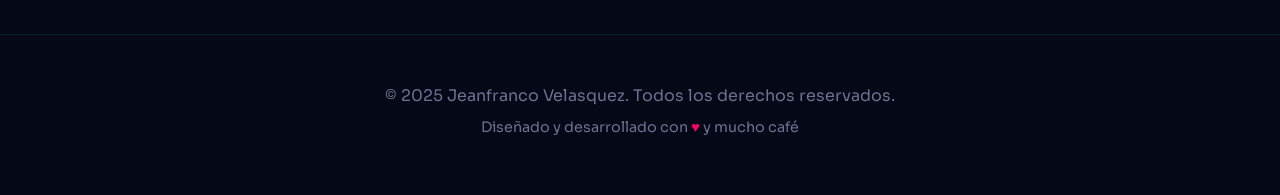
==== commit ff4def76: "index.html" ====
--- a/index.html
+++ b/index.html
@@ -132,20 +132,26 @@
                     </a>
                 </div>
             </div>
+            
+            <div class="hero-visual">
+                <div class="floating-card card-1">
+                    <div class="card-icon">🎨</div>
+                    <div class="card-text">Figma Expert</div>
+                </div>
                 <div class="floating-card card-2">
-                    <div class="card-icon"></div>
+                    <div class="card-icon">✨</div>
                     <div class="card-text">Diseño gráfico</div>
                 </div>
                 <div class="floating-card card-3">
-                    <div class="card-icon"></div>
+                    <div class="card-icon">🏆</div>
                     <div class="card-text">Ganador Nacional</div>
                 </div>
                 <div class="floating-card card-4">
-                    <div class="card-icon"></div>
+                    <div class="card-icon">🚀</div>
                     <div class="card-text">UX/UI Design</div>
                 </div>
                 <div class="floating-card card-5">
-                    <div class="card-icon"></div>
+                    <div class="card-icon">🎬</div>
                     <div class="card-text">Edición de video</div>
                 </div>
             </div>
@@ -305,7 +311,7 @@
                                     <svg width="24" height="24" viewBox="0 0 24 24" fill="none">
                                         <path d="M8 5L19 12L8 19V5Z" fill="currentColor"/>
                                     </svg>
-                                    Ver Prueba
+                                    Ver Demo
                                 </button>
                             </div>
                             
@@ -324,20 +330,21 @@
                 </div>
             </div>
             
-            <!-- 📌 PROYECTO 2: Campaña Digital (PLACEHOLDER - LISTO PARA AGREGAR VIDEO) -->
+            <!-- ✅ PROYECTO 2: Campaña Digital (CON VIDEO DE YOUTUBE) -->
             <div class="project-card">
                 <div class="project-number">02</div>
                 
                 <div class="project-content reverse">
                     <div class="project-info">
-                        <h3 class="project-title">Campaña Digital</h3>
-                        <p class="project-subtitle">Diseño de Redes Sociales</p>
+                        <h3 class="project-title">Diseño UX/UI</h3>
+                        <p class="project-subtitle">Portafolio de Proyectos Destacados</p>
                         <p class="project-description">
-                            Más de 200 piezas gráficas de alto impacto para redes sociales. Diseño de identidad visual 
-                            completa y branding consistente que generó incremento medible en engagement.
+                            Más de 200 piezas gráficas y diseños de interfaces de alto impacto. Colección de mis mejores 
+                            trabajos en diseño UX/UI, branding y redes sociales que demuestran versatilidad y calidad profesional.
                         </p>
                         
                         <div class="project-tags">
+                            <span>Figma</span>
                             <span>Photoshop</span>
                             <span>Canva Pro</span>
                             <span>Branding</span>
@@ -345,8 +352,8 @@
                         </div>
                         
                         <div class="project-links">
-                            <a href="#" class="project-link">
-                                Ver Galería
+                            <a href="https://drive.google.com/drive/folders/1qlSvvUGWw3VAJaTsWB6csjBNnkcJSLVg?usp=sharing" target="_blank" class="project-link">
+                                Ver Portfolio Completo
                                 <svg width="16" height="16" viewBox="0 0 16 16" fill="none">
                                     <path d="M6 10L10 6M10 6H6M10 6V10" stroke="currentColor" stroke-width="2" stroke-linecap="round"/>
                                 </svg>
@@ -354,13 +361,13 @@
                         </div>
                     </div>
                     
-                    <!-- 🔄 PARA AGREGAR VIDEO: Cambia esto usando la PLANTILLA DE ABAJO -->
+                    <!-- 🎥 VIDEO DE YOUTUBE CON PLACEHOLDER -->
                     <div class="project-media">
-                        <div class="media-wrapper">
-                            <div class="image-placeholder square">
-                                <svg width="100" height="100" viewBox="0 0 100 100" fill="none">
-                                    <rect width="100" height="100" fill="url(#grad3)" opacity="0.2"/>
-                                    <path d="M30 40L50 25L70 40V70L50 85L30 70V40Z" stroke="url(#grad3)" stroke-width="2"/>
+                        <div class="media-wrapper video-container" data-video-id="lPYFONVOuEc">
+                            <div class="video-placeholder active">
+                                <svg width="80" height="80" viewBox="0 0 80 80" fill="none">
+                                    <circle cx="40" cy="40" r="30" stroke="url(#grad3)" stroke-width="2"/>
+                                    <path d="M32 28L52 40L32 52V28Z" fill="url(#grad3)"/>
                                     <defs>
                                         <linearGradient id="grad3" x1="0%" y1="0%" x2="100%" y2="100%">
                                             <stop offset="0%" style="stop-color:#FF006E"/>
@@ -368,35 +375,53 @@
                                         </linearGradient>
                                     </defs>
                                 </svg>
-                                <p>Diseños sociales</p>
+                                <p>Mejores Proyectos - Showreel</p>
+                                <button class="play-video-btn">
+                                    <svg width="24" height="24" viewBox="0 0 24 24" fill="none">
+                                        <path d="M8 5L19 12L8 19V5Z" fill="currentColor"/>
+                                    </svg>
+                                    Ver Showreel
+                                </button>
                             </div>
-                        </div>
-                    </div>
-                </div>
-            </div>
-            
-            <!-- 📌 PROYECTO 3: Plataforma Editorial (PLACEHOLDER - LISTO PARA AGREGAR VIDEO) -->
+                            
+                            <iframe 
+                                class="youtube-iframe" 
+                                src="" 
+                                data-src="https://www.youtube.com/embed/lPYFONVOuEc?autoplay=1&rel=0&modestbranding=1"
+                                frameborder="0" 
+                                allow="accelerometer; autoplay; clipboard-write; encrypted-media; gyroscope; picture-in-picture" 
+                                allowfullscreen
+                                style="display: none;">
+                            </iframe>
+                        </div>
+                    </div>
+                </div>
+            </div>
+            
+            <!-- 🗂️ PROYECTO 3: Portfolio General en Google Drive -->
             <div class="project-card">
                 <div class="project-number">03</div>
                 
                 <div class="project-content">
                     <div class="project-info">
-                        <h3 class="project-title">Plataforma Editorial</h3>
-                        <p class="project-subtitle">Desarrollo Web & UX/UI</p>
+                        <h3 class="project-title">Portfolio General</h3>
+                        <p class="project-subtitle">Colección Completa Organizada</p>
                         <p class="project-description">
-                            Liderazgo de proyecto web editorial durante un año. Reconocido como mejor proyecto institucional 
-                            y presentado en pitch municipal con excelente recepción.
+                            Accede a mi portafolio completo organizado por categorías. Explora diferentes carpetas 
+                            con proyectos de Social Media, UI Design, Branding y más. Más de 200 trabajos profesionales 
+                            disponibles para revisión.
                         </p>
                         
                         <div class="project-tags">
-                            <span>HTML/CSS/JS</span>
-                            <span>UX/UI</span>
-                            <span>Responsive</span>
+                            <span>Social Media</span>
+                            <span>UI Design</span>
+                            <span>Branding</span>
+                            <span>Motion Graphics</span>
                         </div>
                         
                         <div class="project-links">
-                            <a href="#" class="project-link">
-                                Ver Proyecto
+                            <a href="https://drive.google.com/drive/folders/1qlSvvUGWw3VAJaTsWB6csjBNnkcJSLVg?usp=sharing" target="_blank" class="project-link">
+                                Abrir Google Drive
                                 <svg width="16" height="16" viewBox="0 0 16 16" fill="none">
                                     <path d="M6 10L10 6M10 6H6M10 6V10" stroke="currentColor" stroke-width="2" stroke-linecap="round"/>
                                 </svg>
@@ -404,24 +429,41 @@
                         </div>
                     </div>
                     
-                    <!-- 🔄 PARA AGREGAR VIDEO: Cambia esto usando la PLANTILLA DE ABAJO -->
+                    <!-- 🗂️ ICONO DE GOOGLE DRIVE -->
                     <div class="project-media">
-                        <div class="media-wrapper">
-                            <div class="image-placeholder square">
-                                <svg width="100" height="100" viewBox="0 0 100 100" fill="none">
-                                    <rect width="100" height="100" fill="url(#grad4)" opacity="0.2"/>
-                                    <rect x="20" y="15" width="60" height="70" rx="4" stroke="url(#grad4)" stroke-width="2"/>
-                                    <line x1="30" y1="30" x2="70" y2="30" stroke="url(#grad4)" stroke-width="2"/>
-                                    <line x1="30" y1="45" x2="70" y2="45" stroke="url(#grad4)" stroke-width="2"/>
-                                    <line x1="30" y1="60" x2="60" y2="60" stroke="url(#grad4)" stroke-width="2"/>
+                        <div class="media-wrapper drive-container">
+                            <div class="drive-placeholder">
+                                <svg width="120" height="120" viewBox="0 0 120 120" fill="none">
+                                    <!-- Google Drive Icon Styled -->
+                                    <path d="M40 25L60 58L80 25H40Z" fill="url(#grad4a)" opacity="0.9"/>
+                                    <path d="M20 95L40 62L20 29L40 62H80L60 95H20Z" fill="url(#grad4b)" opacity="0.9"/>
+                                    <path d="M80 62L100 29L80 62L100 95H60L80 62Z" fill="url(#grad4c)" opacity="0.9"/>
                                     <defs>
-                                        <linearGradient id="grad4" x1="0%" y1="0%" x2="100%" y2="100%">
+                                        <linearGradient id="grad4a" x1="0%" y1="0%" x2="100%" y2="100%">
                                             <stop offset="0%" style="stop-color:#00F5FF"/>
                                             <stop offset="100%" style="stop-color:#3A86FF"/>
                                         </linearGradient>
+                                        <linearGradient id="grad4b" x1="0%" y1="0%" x2="100%" y2="100%">
+                                            <stop offset="0%" style="stop-color:#8338EC"/>
+                                            <stop offset="100%" style="stop-color:#FF006E"/>
+                                        </linearGradient>
+                                        <linearGradient id="grad4c" x1="0%" y1="0%" x2="100%" y2="100%">
+                                            <stop offset="0%" style="stop-color:#3A86FF"/>
+                                            <stop offset="100%" style="stop-color:#00F5FF"/>
+                                        </linearGradient>
                                     </defs>
                                 </svg>
-                                <p>Plataforma web</p>
+                                <p>📁 Portafolio Organizado</p>
+                                <div class="drive-stats">
+                                    <div class="drive-stat">
+                                        <strong>200+</strong>
+                                        <span>Proyectos</span>
+                                    </div>
+                                    <div class="drive-stat">
+                                        <strong>4</strong>
+                                        <span>Categorías</span>
+                                    </div>
+                                </div>
                             </div>
                         </div>
                     </div>
@@ -523,72 +565,77 @@
             </div>
             
             <div class="gallery-grid">
-                <!-- Placeholders hasta que agregues tus imágenes -->
-                <div class="gallery-item" data-category="branding">
+                <!-- Branding - Google Drive -->
+                <a href="https://drive.google.com/drive/folders/1_hHYOW8vO36mAu9XmhL0zgDCLUiwQfVq?usp=sharing" target="_blank" class="gallery-item" data-category="branding">
                     <div class="gallery-placeholder">
                         <span>🎨</span>
                         <p>Branding Project</p>
                     </div>
                     <div class="gallery-overlay">
                         <span class="gallery-category">Branding</span>
-                        <h4>Proyecto de marca</h4>
-                    </div>
-                </div>
-                
-                <div class="gallery-item" data-category="ui">
+                        <h4>Ver en Drive →</h4>
+                    </div>
+                </a>
+                
+                <!-- UI Design - Google Drive -->
+                <a href="https://drive.google.com/drive/folders/1OKXdYaw0K3lUIalJs7Zsh7IWQ1hszhCB?usp=sharing" target="_blank" class="gallery-item" data-category="ui">
                     <div class="gallery-placeholder">
                         <span>📱</span>
                         <p>UI Design</p>
                     </div>
                     <div class="gallery-overlay">
                         <span class="gallery-category">UI Design</span>
-                        <h4>Diseño de interfaz</h4>
-                    </div>
-                </div>
-                
-                <div class="gallery-item" data-category="social">
+                        <h4>Ver en Drive →</h4>
+                    </div>
+                </a>
+                
+                <!-- Social Media - Google Drive -->
+                <a href="https://drive.google.com/drive/folders/1wXzmCF7k3D2zRpFt8MFCbxwUrHpdfmCv?usp=sharing" target="_blank" class="gallery-item" data-category="social">
                     <div class="gallery-placeholder">
                         <span>📸</span>
                         <p>Social Media</p>
                     </div>
                     <div class="gallery-overlay">
                         <span class="gallery-category">Social Media</span>
-                        <h4>Contenido social</h4>
-                    </div>
-                </div>
-                
-                <div class="gallery-item" data-category="branding">
+                        <h4>Ver en Drive →</h4>
+                    </div>
+                </a>
+                
+                <!-- Branding 2 - Google Drive -->
+                <a href="https://drive.google.com/drive/folders/1_hHYOW8vO36mAu9XmhL0zgDCLUiwQfVq?usp=sharing" target="_blank" class="gallery-item" data-category="branding">
                     <div class="gallery-placeholder">
                         <span>✨</span>
                         <p>Brand Identity</p>
                     </div>
                     <div class="gallery-overlay">
                         <span class="gallery-category">Branding</span>
-                        <h4>Identidad corporativa</h4>
-                    </div>
-                </div>
-                
-                <div class="gallery-item" data-category="ui">
+                        <h4>Ver en Drive →</h4>
+                    </div>
+                </a>
+                
+                <!-- UI Design 2 - Google Drive -->
+                <a href="https://drive.google.com/drive/folders/1OKXdYaw0K3lUIalJs7Zsh7IWQ1hszhCB?usp=sharing" target="_blank" class="gallery-item" data-category="ui">
                     <div class="gallery-placeholder">
                         <span>💻</span>
                         <p>Web Design</p>
                     </div>
                     <div class="gallery-overlay">
                         <span class="gallery-category">UI Design</span>
-                        <h4>Diseño web</h4>
-                    </div>
-                </div>
-                
-                <div class="gallery-item" data-category="social">
+                        <h4>Ver en Drive →</h4>
+                    </div>
+                </a>
+                
+                <!-- Social Media 2 - Google Drive -->
+                <a href="https://drive.google.com/drive/folders/1wXzmCF7k3D2zRpFt8MFCbxwUrHpdfmCv?usp=sharing" target="_blank" class="gallery-item" data-category="social">
                     <div class="gallery-placeholder">
                         <span>🎥</span>
                         <p>Video Content</p>
                     </div>
                     <div class="gallery-overlay">
                         <span class="gallery-category">Social Media</span>
-                        <h4>Contenido video</h4>
-                    </div>
-                </div>
+                        <h4>Ver en Drive →</h4>
+                    </div>
+                </a>
             </div>
         </div>
     </section>
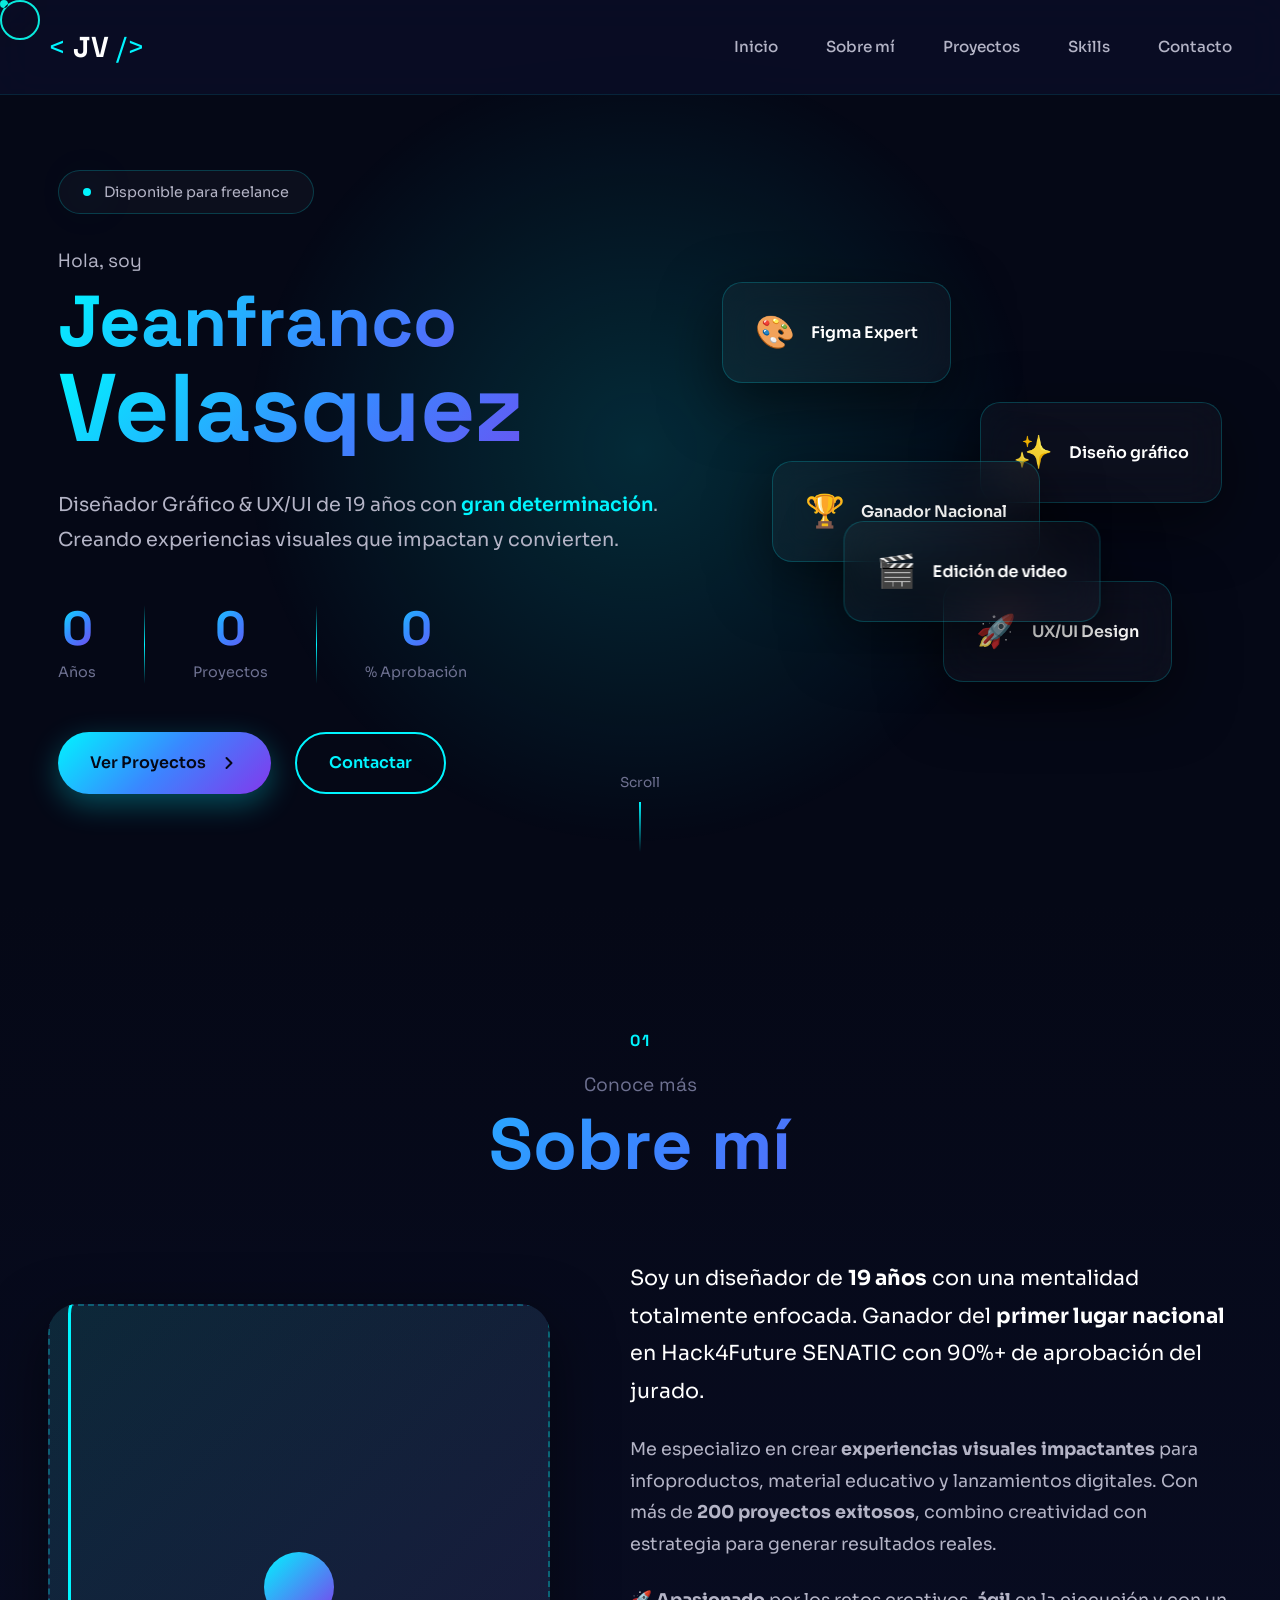
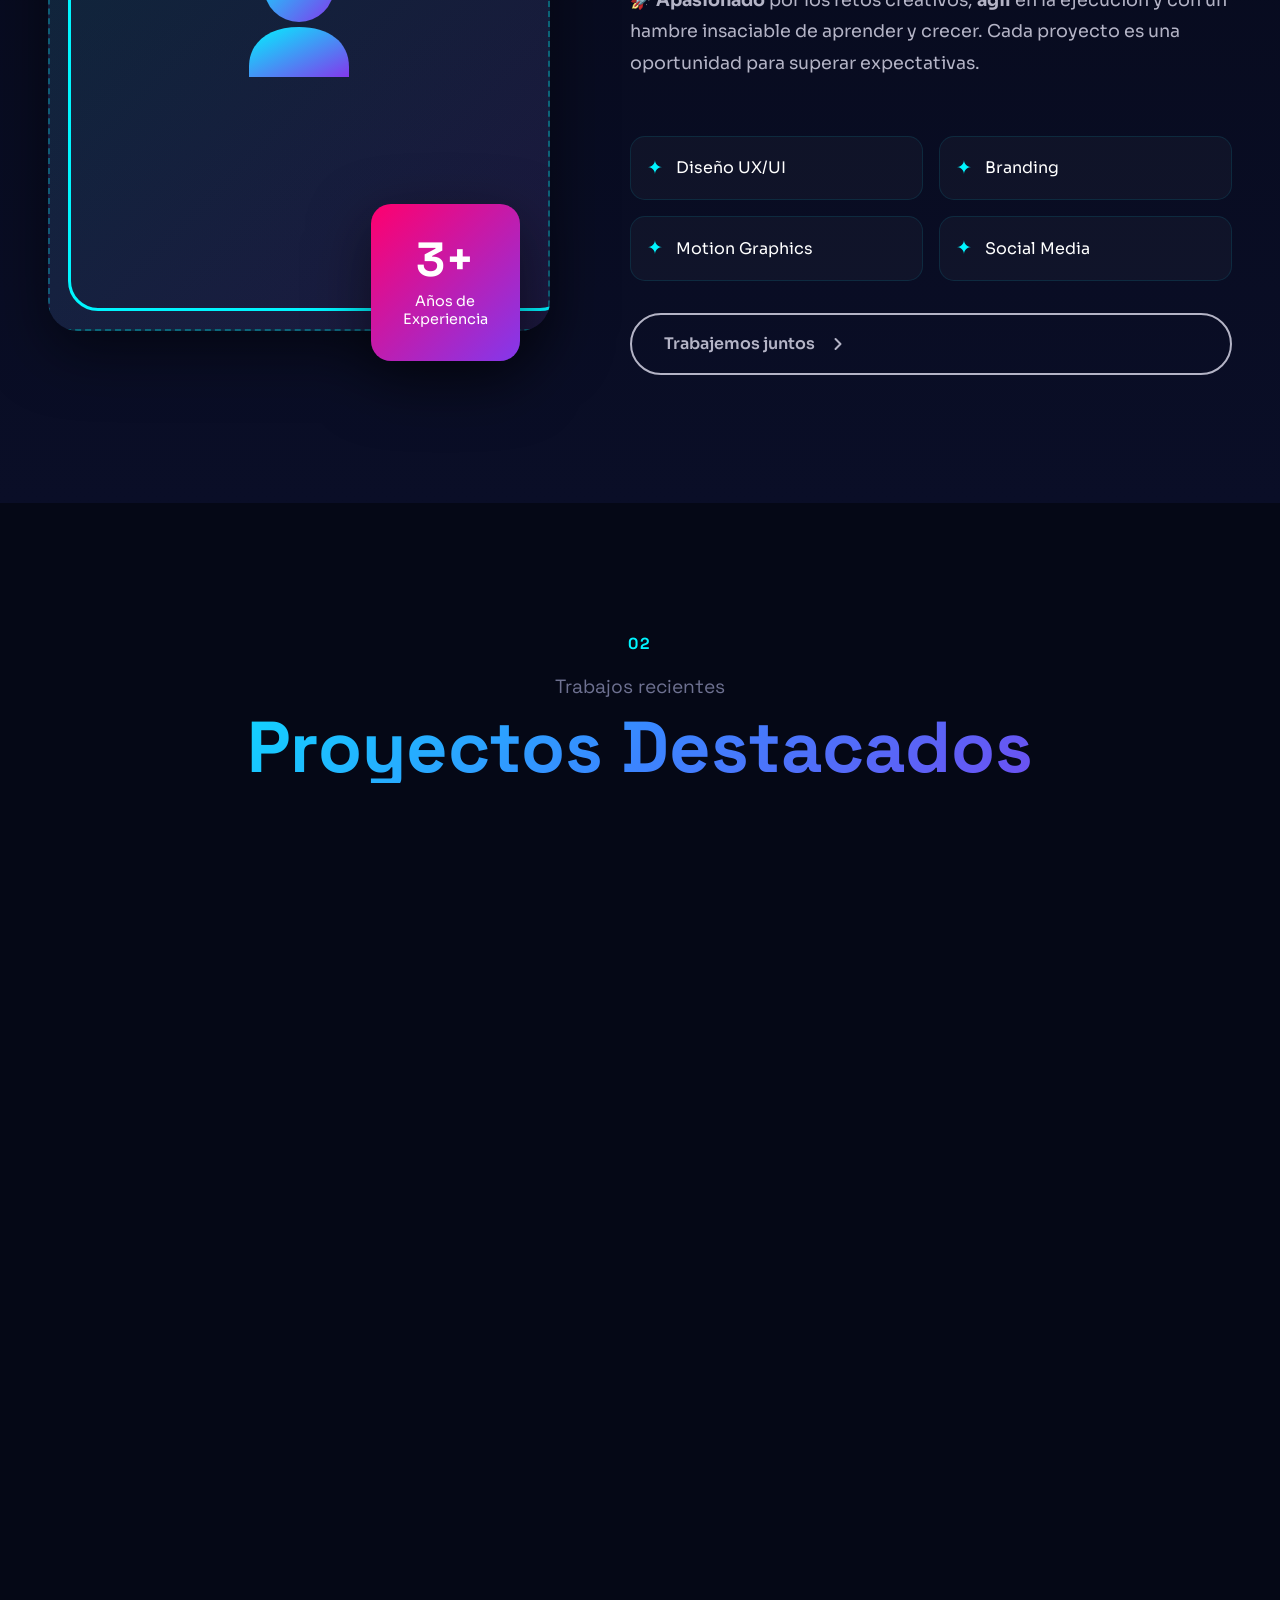
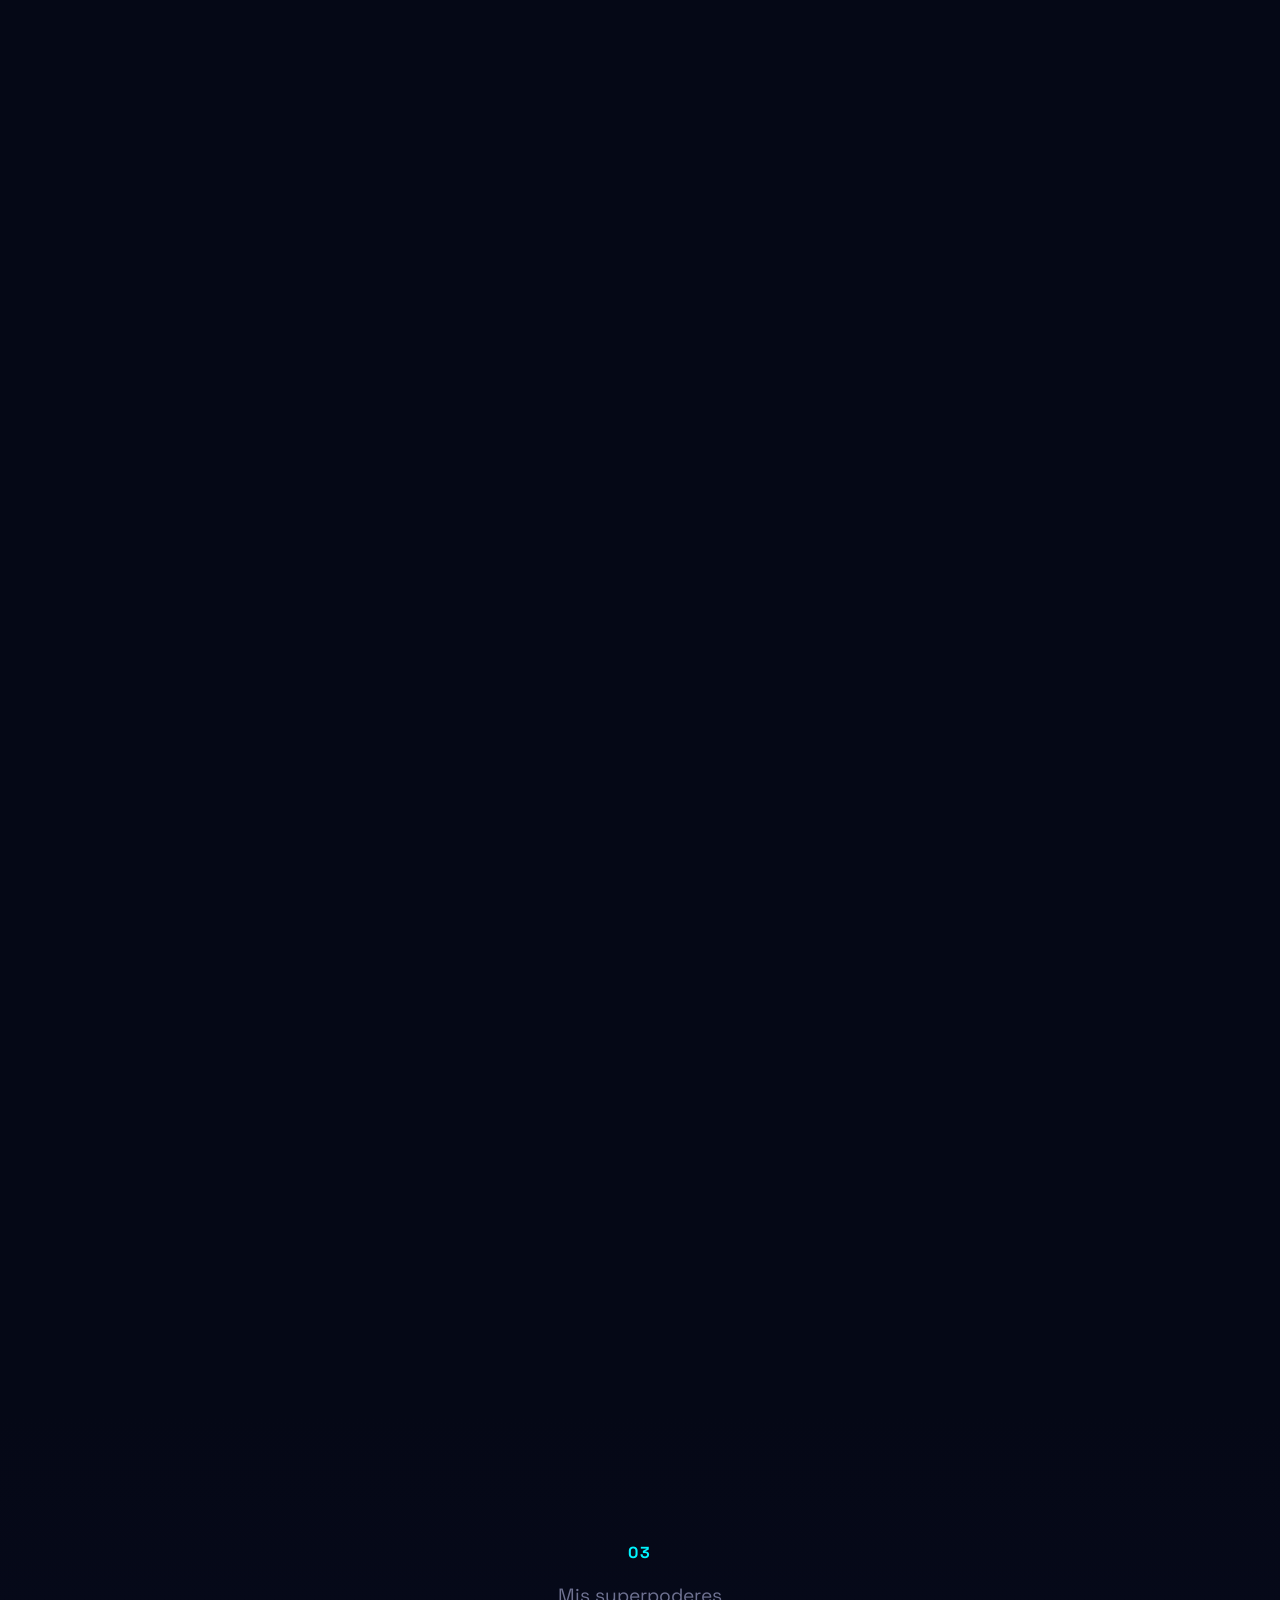
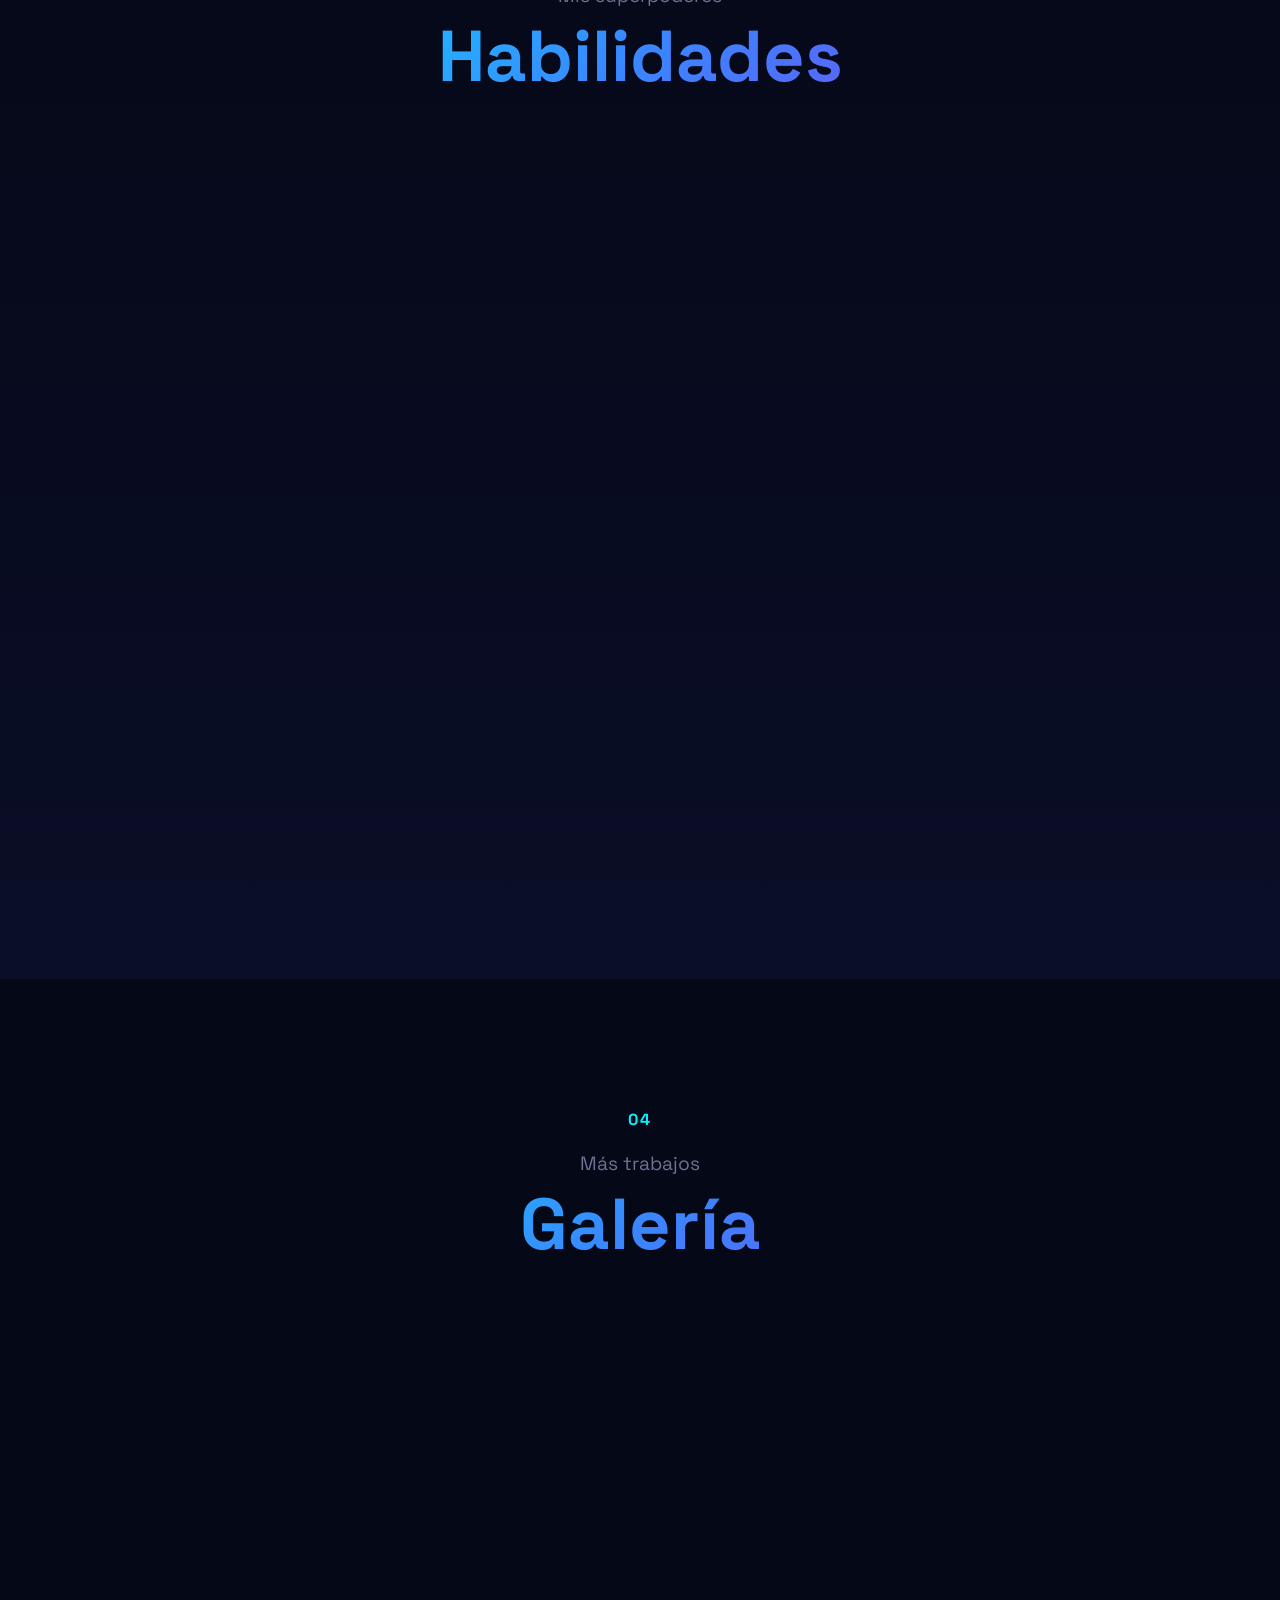
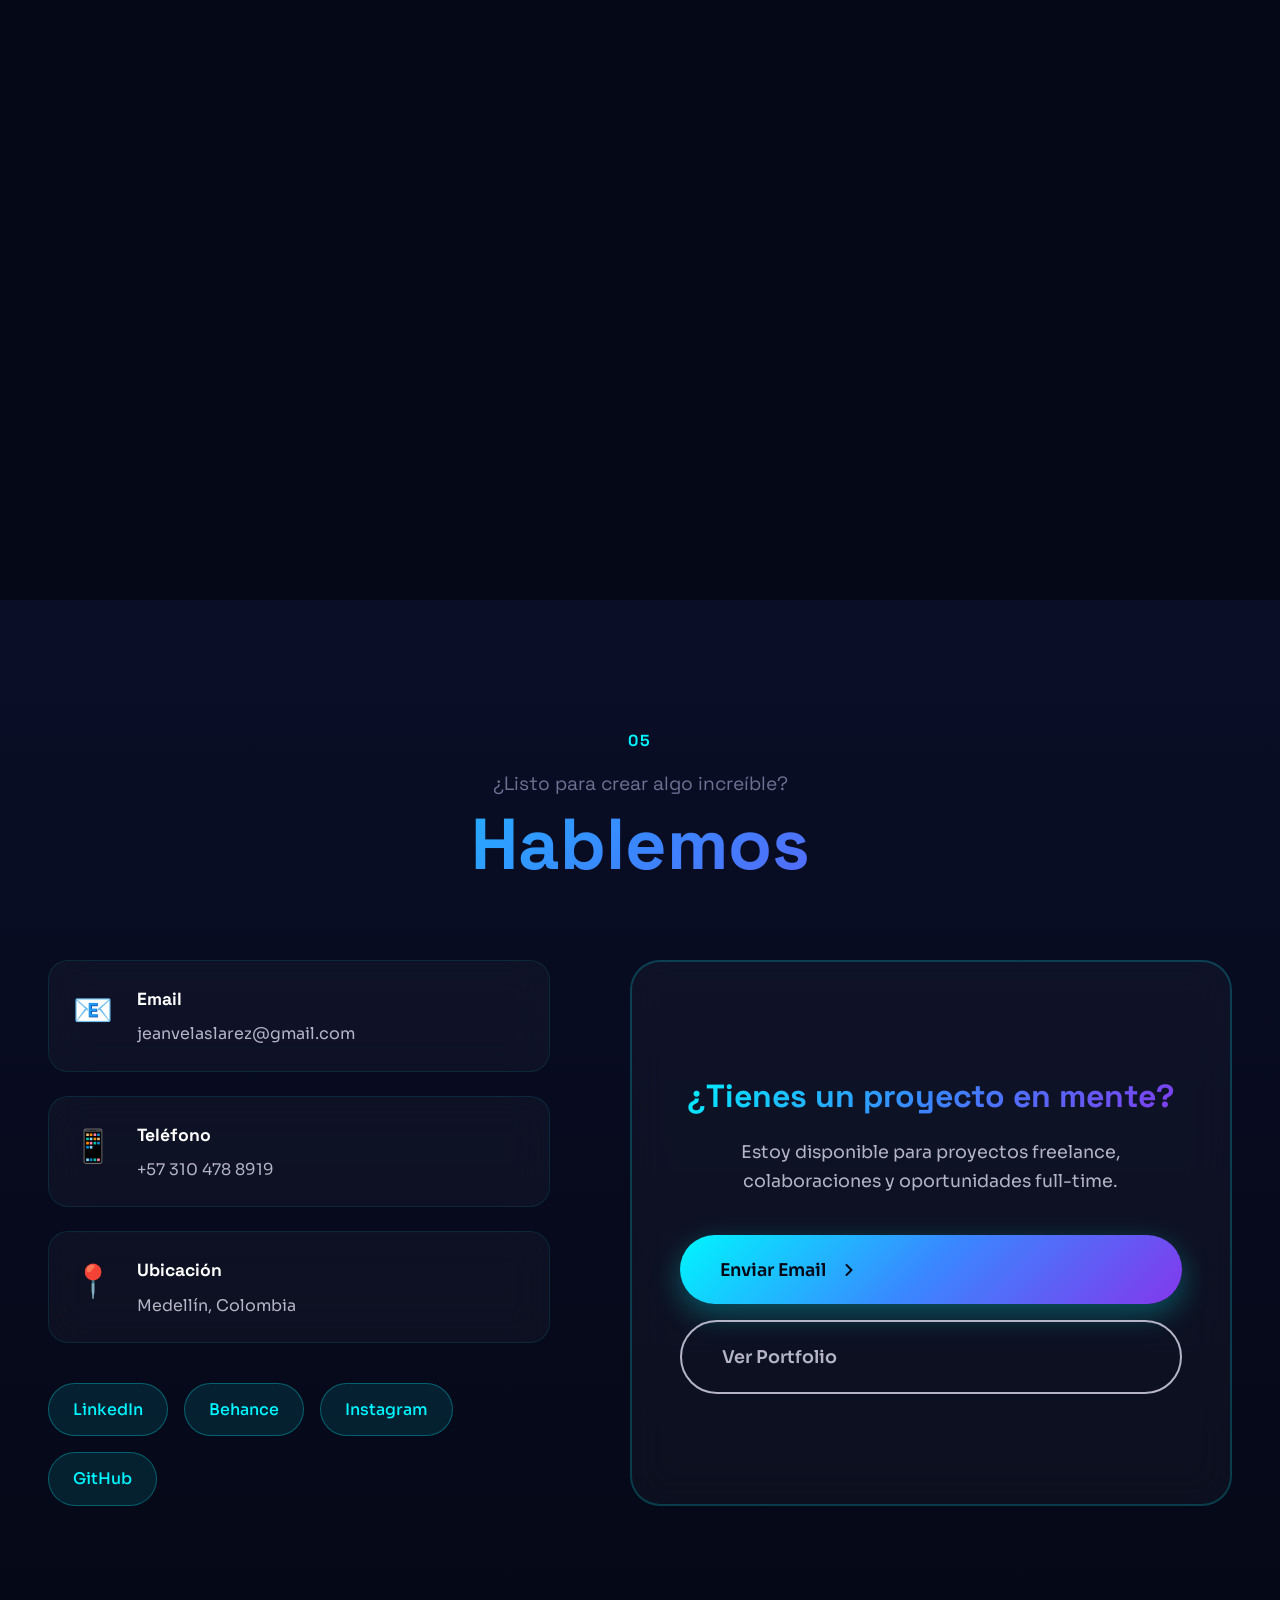
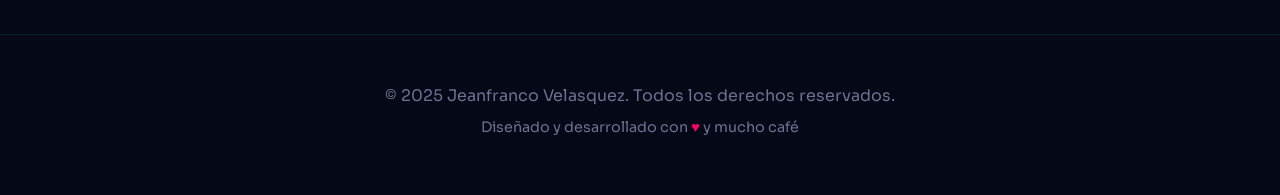
==== commit 4ecde278: "index.html" ====
--- a/index.html
+++ b/index.html
@@ -48,6 +48,14 @@
         .gallery-placeholder span {
             font-size: 4rem;
         }
+        
+        /* Fix para card-5 */
+        .card-5 {
+            bottom: 15%;
+            left: 50%;
+            transform: translateX(-50%);
+            animation-delay: 2s;
+        }
     </style>
 </head>
 <body>
@@ -177,7 +185,6 @@
             <div class="about-grid">
                 <div class="about-image-wrapper">
                     <div class="about-image">
-                        <!-- Placeholder con gradiente hasta que agregues tu foto -->
                         <div class="image-placeholder">
                             <svg width="200" height="200" viewBox="0 0 200 200" fill="none" xmlns="http://www.w3.org/2000/svg">
                                 <circle cx="100" cy="70" r="35" fill="url(#gradient1)"/>
@@ -258,7 +265,7 @@
                 </h2>
             </div>
             
-            <!-- ✅ PROYECTO 1: Ciudad Firewall (CON VIDEO DE YOUTUBE) -->
+            <!-- PROYECTO 1: Ciudad Firewall -->
             <div class="project-card featured">
                 <div class="project-number">01</div>
                 <div class="project-badge">🏆 Ganador Nacional</div>
@@ -291,10 +298,8 @@
                         </div>
                     </div>
                     
-                    <!-- 🎥 AQUÍ ESTÁ EL VIDEO DE YOUTUBE CON PLACEHOLDER -->
                     <div class="project-media">
                         <div class="media-wrapper video-container" data-video-id="Z4SIJabLTMI">
-                            <!-- Placeholder con botón de play -->
                             <div class="video-placeholder active">
                                 <svg width="80" height="80" viewBox="0 0 80 80" fill="none">
                                     <circle cx="40" cy="40" r="30" stroke="url(#grad2)" stroke-width="2"/>
@@ -311,11 +316,10 @@
                                     <svg width="24" height="24" viewBox="0 0 24 24" fill="none">
                                         <path d="M8 5L19 12L8 19V5Z" fill="currentColor"/>
                                     </svg>
-                                    Ver Demo
+                                    Ver Prueba
                                 </button>
                             </div>
                             
-                            <!-- iframe de YouTube (oculto inicialmente) -->
                             <iframe 
                                 class="youtube-iframe" 
                                 src="" 
@@ -330,7 +334,7 @@
                 </div>
             </div>
             
-            <!-- ✅ PROYECTO 2: Campaña Digital (CON VIDEO DE YOUTUBE) -->
+            <!-- PROYECTO 2: Diseño UX/UI -->
             <div class="project-card">
                 <div class="project-number">02</div>
                 
@@ -361,7 +365,6 @@
                         </div>
                     </div>
                     
-                    <!-- 🎥 VIDEO DE YOUTUBE CON PLACEHOLDER -->
                     <div class="project-media">
                         <div class="media-wrapper video-container" data-video-id="lPYFONVOuEc">
                             <div class="video-placeholder active">
@@ -398,7 +401,7 @@
                 </div>
             </div>
             
-            <!-- 🗂️ PROYECTO 3: Portfolio General en Google Drive -->
+            <!-- PROYECTO 3: Portfolio General -->
             <div class="project-card">
                 <div class="project-number">03</div>
                 
@@ -429,12 +432,10 @@
                         </div>
                     </div>
                     
-                    <!-- 🗂️ ICONO DE GOOGLE DRIVE -->
                     <div class="project-media">
                         <div class="media-wrapper drive-container">
                             <div class="drive-placeholder">
                                 <svg width="120" height="120" viewBox="0 0 120 120" fill="none">
-                                    <!-- Google Drive Icon Styled -->
                                     <path d="M40 25L60 58L80 25H40Z" fill="url(#grad4a)" opacity="0.9"/>
                                     <path d="M20 95L40 62L20 29L40 62H80L60 95H20Z" fill="url(#grad4b)" opacity="0.9"/>
                                     <path d="M80 62L100 29L80 62L100 95H60L80 62Z" fill="url(#grad4c)" opacity="0.9"/>
@@ -565,7 +566,6 @@
             </div>
             
             <div class="gallery-grid">
-                <!-- Branding - Google Drive -->
                 <a href="https://drive.google.com/drive/folders/1_hHYOW8vO36mAu9XmhL0zgDCLUiwQfVq?usp=sharing" target="_blank" class="gallery-item" data-category="branding">
                     <div class="gallery-placeholder">
                         <span>🎨</span>
@@ -577,7 +577,6 @@
                     </div>
                 </a>
                 
-                <!-- UI Design - Google Drive -->
                 <a href="https://drive.google.com/drive/folders/1OKXdYaw0K3lUIalJs7Zsh7IWQ1hszhCB?usp=sharing" target="_blank" class="gallery-item" data-category="ui">
                     <div class="gallery-placeholder">
                         <span>📱</span>
@@ -589,7 +588,6 @@
                     </div>
                 </a>
                 
-                <!-- Social Media - Google Drive -->
                 <a href="https://drive.google.com/drive/folders/1wXzmCF7k3D2zRpFt8MFCbxwUrHpdfmCv?usp=sharing" target="_blank" class="gallery-item" data-category="social">
                     <div class="gallery-placeholder">
                         <span>📸</span>
@@ -601,7 +599,6 @@
                     </div>
                 </a>
                 
-                <!-- Branding 2 - Google Drive -->
                 <a href="https://drive.google.com/drive/folders/1_hHYOW8vO36mAu9XmhL0zgDCLUiwQfVq?usp=sharing" target="_blank" class="gallery-item" data-category="branding">
                     <div class="gallery-placeholder">
                         <span>✨</span>
@@ -613,7 +610,6 @@
                     </div>
                 </a>
                 
-                <!-- UI Design 2 - Google Drive -->
                 <a href="https://drive.google.com/drive/folders/1OKXdYaw0K3lUIalJs7Zsh7IWQ1hszhCB?usp=sharing" target="_blank" class="gallery-item" data-category="ui">
                     <div class="gallery-placeholder">
                         <span>💻</span>
@@ -625,7 +621,6 @@
                     </div>
                 </a>
                 
-                <!-- Social Media 2 - Google Drive -->
                 <a href="https://drive.google.com/drive/folders/1wXzmCF7k3D2zRpFt8MFCbxwUrHpdfmCv?usp=sharing" target="_blank" class="gallery-item" data-category="social">
                     <div class="gallery-placeholder">
                         <span>🎥</span>
--- a/styles.css
+++ b/styles.css
@@ -1470,3 +1470,96 @@
         font-size: 0.9rem;
     }
 }
+
+/* ==============================================
+   GOOGLE DRIVE PROJECT PLACEHOLDER
+============================================== */
+.drive-container {
+    position: relative;
+    aspect-ratio: 16/9;
+    background: var(--bg-card);
+}
+
+.drive-placeholder {
+    position: relative;
+    width: 100%;
+    height: 100%;
+    display: flex;
+    flex-direction: column;
+    align-items: center;
+    justify-content: center;
+    background: linear-gradient(135deg, rgba(0, 245, 255, 0.1), rgba(58, 134, 255, 0.1));
+    border: 2px dashed rgba(0, 245, 255, 0.3);
+    border-radius: 20px;
+    gap: 1.5rem;
+    padding: 2rem;
+    min-height: 400px;
+    transition: var(--transition);
+}
+
+.drive-placeholder:hover {
+    background: linear-gradient(135deg, rgba(0, 245, 255, 0.15), rgba(58, 134, 255, 0.15));
+    border-color: var(--primary);
+    transform: scale(1.02);
+}
+
+.drive-placeholder svg {
+    filter: drop-shadow(0 0 20px rgba(0, 245, 255, 0.5));
+    animation: pulse-video 2s ease-in-out infinite;
+}
+
+.drive-placeholder p {
+    color: var(--text-secondary);
+    font-size: 1.2rem;
+    font-weight: 600;
+    text-align: center;
+    margin: 0;
+}
+
+.drive-stats {
+    display: flex;
+    gap: 3rem;
+    margin-top: 1rem;
+}
+
+.drive-stat {
+    display: flex;
+    flex-direction: column;
+    align-items: center;
+    gap: 0.3rem;
+}
+
+.drive-stat strong {
+    font-family: 'Space Grotesk', sans-serif;
+    font-size: 2rem;
+    font-weight: 800;
+    background: var(--gradient-1);
+    -webkit-background-clip: text;
+    -webkit-text-fill-color: transparent;
+    background-clip: text;
+}
+
+.drive-stat span {
+    font-size: 0.85rem;
+    color: var(--text-muted);
+}
+
+@media (max-width: 768px) {
+    .drive-placeholder {
+        min-height: 300px;
+        padding: 1.5rem;
+    }
+    
+    .drive-placeholder svg {
+        width: 80px;
+        height: 80px;
+    }
+    
+    .drive-stats {
+        gap: 2rem;
+    }
+    
+    .drive-stat strong {
+        font-size: 1.5rem;
+    }
+}
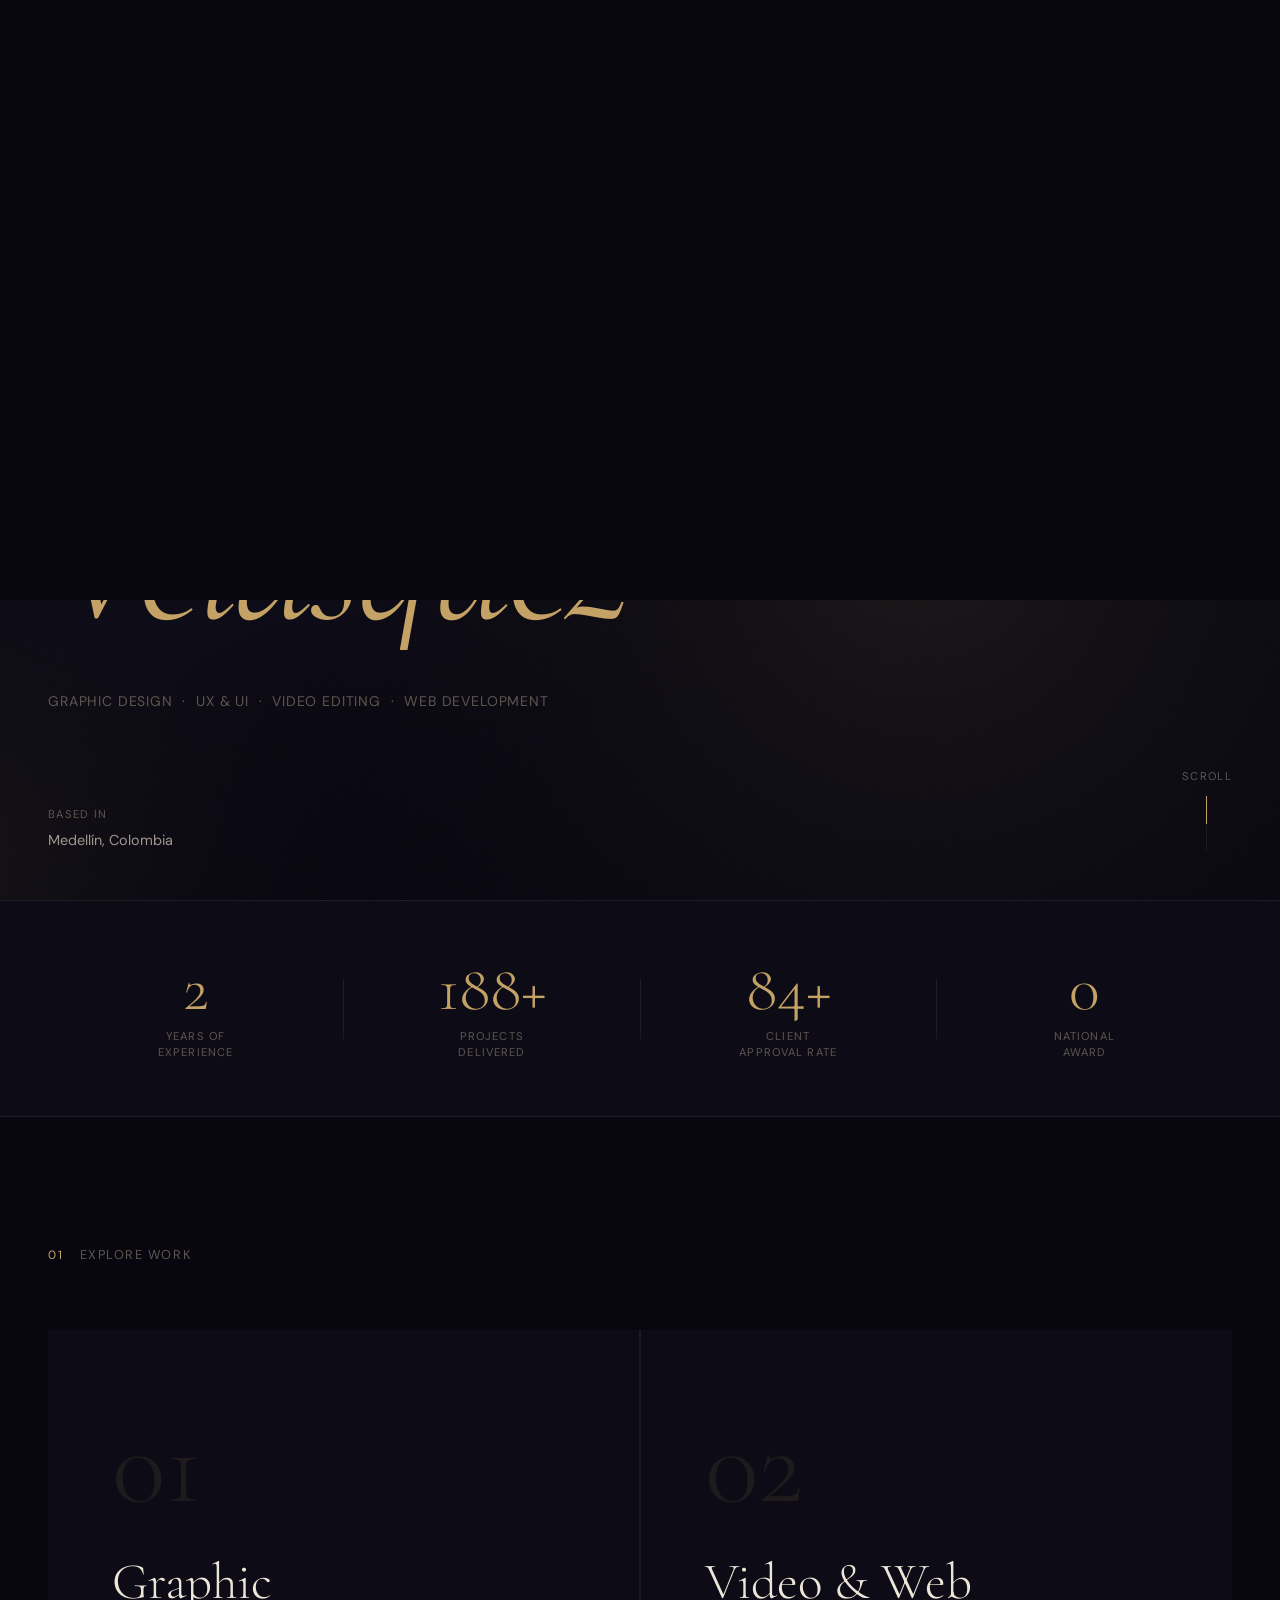
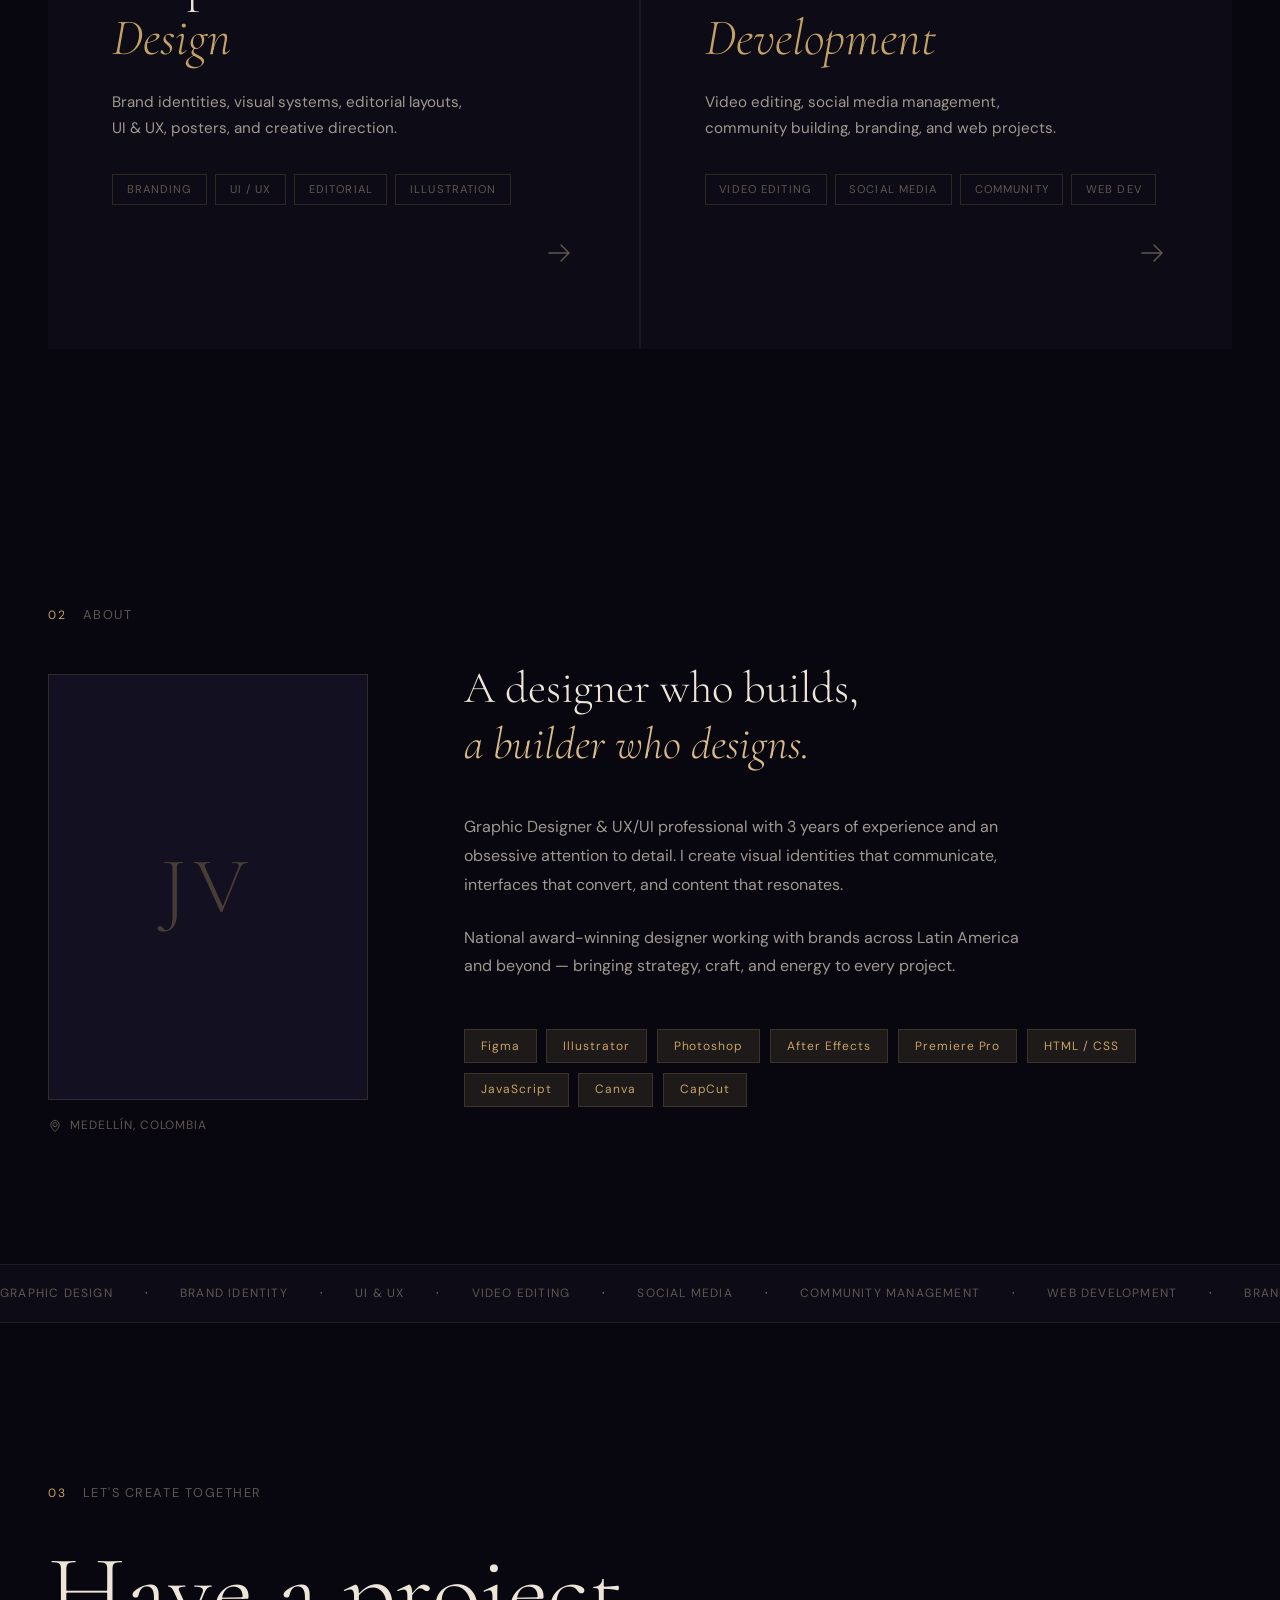
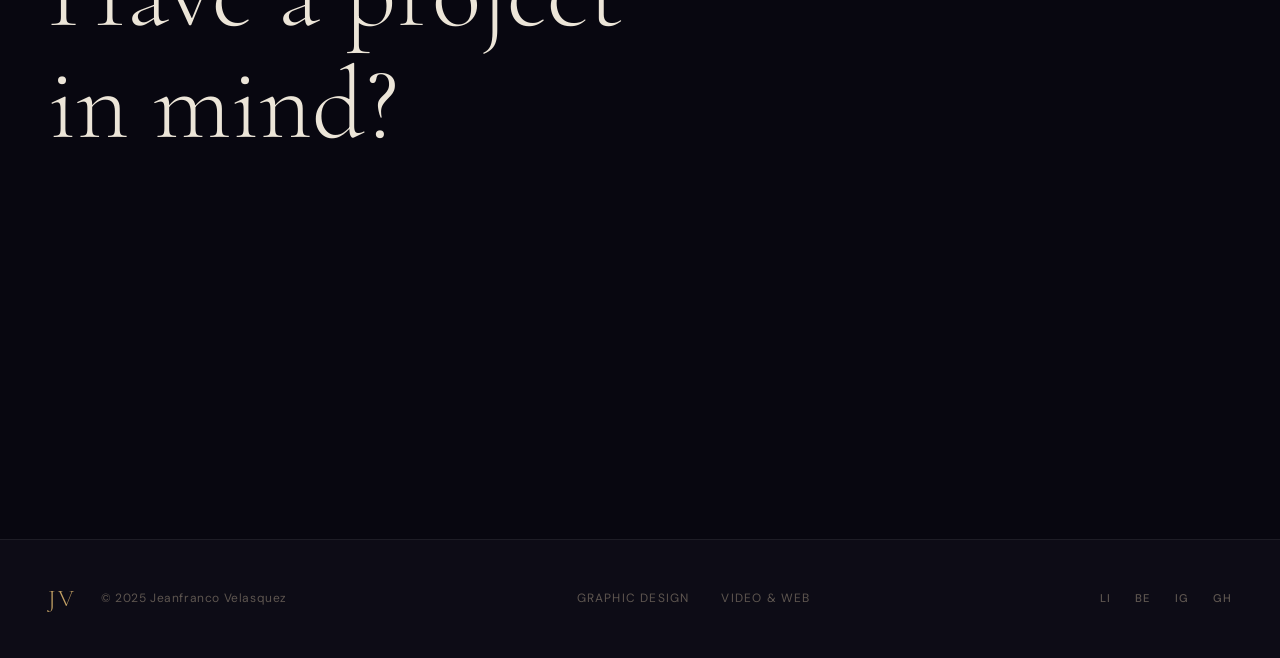
==== commit 9ad98d28: "Add files via upload" ====
--- a/index.html
+++ b/index.html
@@ -1,717 +1,323 @@
 <!DOCTYPE html>
-<html lang="es">
+<html lang="en">
 <head>
     <meta charset="UTF-8">
     <meta name="viewport" content="width=device-width, initial-scale=1.0">
-    <title>Jeanfranco Velasquez | Diseñador Gráfico & UX/UI</title>
+    <meta name="description" content="Jeanfranco Velasquez — Graphic Designer, UX/UI, Video Editor & Web Developer based in Medellín, Colombia.">
+    <title>Jeanfranco Velasquez — Portfolio</title>
+
     <link rel="preconnect" href="https://fonts.googleapis.com">
     <link rel="preconnect" href="https://fonts.gstatic.com" crossorigin>
-    <link href="https://fonts.googleapis.com/css2?family=Sora:wght@300;400;600;700;800&family=Space+Grotesk:wght@400;500;600;700&display=swap" rel="stylesheet">
-    <link rel="stylesheet" href="styles.css">
-    <style>
-        /* Placeholders temporales */
-        .image-placeholder,
-        .video-placeholder,
-        .gallery-placeholder {
-            width: 100%;
-            height: 100%;
-            min-height: 300px;
-            display: flex;
-            flex-direction: column;
-            align-items: center;
-            justify-content: center;
-            background: linear-gradient(135deg, rgba(0, 245, 255, 0.1), rgba(131, 56, 236, 0.1));
-            border: 2px dashed rgba(0, 245, 255, 0.3);
-            border-radius: 20px;
-            gap: 1rem;
-        }
-        
-        .image-placeholder.square,
-        .video-placeholder,
-        .gallery-placeholder {
-            aspect-ratio: 16/9;
-            min-height: auto;
-        }
-        
-        .image-placeholder p,
-        .video-placeholder p,
-        .gallery-placeholder p {
-            color: var(--text-muted);
-            font-size: 0.9rem;
-            margin: 0;
-        }
-        
-        .gallery-placeholder {
-            min-height: 350px;
-        }
-        
-        .gallery-placeholder span {
-            font-size: 4rem;
-        }
-        
-        /* Fix para card-5 */
-        .card-5 {
-            bottom: 15%;
-            left: 50%;
-            transform: translateX(-50%);
-            animation-delay: 2s;
-        }
-    </style>
+    <link href="https://fonts.googleapis.com/css2?family=Cormorant+Garamond:ital,wght@0,300;0,400;0,600;1,300;1,400;1,600&family=DM+Sans:ital,opsz,wght@0,9..40,300;0,9..40,400;0,9..40,500;1,9..40,300&display=swap" rel="stylesheet">
+
+    <link rel="stylesheet" href="index.css">
 </head>
-<body>
-    <!-- Partículas de fondo -->
-    <div id="particles"></div>
-    
-    <!-- Cursor personalizado -->
-    <div class="cursor-dot"></div>
-    <div class="cursor-outline"></div>
-
-    <!-- NAVBAR -->
-    <nav class="navbar">
-        <div class="nav-container">
-            <a href="#" class="logo">
-                <span class="logo-bracket">&lt;</span>
-                JV
-                <span class="logo-bracket">/&gt;</span>
+<body class="loading">
+
+    <!-- Page Transition Curtain -->
+    <div class="curtain" id="curtain" aria-hidden="true">
+        <div class="curtain-panel"></div>
+        <div class="curtain-panel"></div>
+        <div class="curtain-panel"></div>
+    </div>
+
+    <!-- Loader -->
+    <div class="loader" id="loader">
+        <div class="loader-inner">
+            <div class="loader-logo">JV</div>
+            <div class="loader-bar"><div class="loader-fill"></div></div>
+        </div>
+    </div>
+
+    <!-- Custom Cursor -->
+    <div class="cursor" id="cursor" aria-hidden="true">
+        <div class="cursor-dot"></div>
+        <div class="cursor-ring"></div>
+    </div>
+
+    <!-- Noise Overlay -->
+    <div class="noise-layer" aria-hidden="true"></div>
+
+    <!-- Navigation -->
+    <nav class="nav" id="nav">
+        <div class="nav-inner">
+            <a href="index.html" class="nav-logo page-link">
+                <span class="logo-glyph">JV</span>
             </a>
-            
-            <ul class="nav-links">
-                <li><a href="#inicio" class="nav-link">Inicio</a></li>
-                <li><a href="#sobre-mi" class="nav-link">Sobre mí</a></li>
-                <li><a href="#proyectos" class="nav-link">Proyectos</a></li>
-                <li><a href="#habilidades" class="nav-link">Skills</a></li>
-                <li><a href="#contacto" class="nav-link">Contacto</a></li>
-            </ul>
-            
-            <button class="nav-toggle">
-                <span></span>
-                <span></span>
-                <span></span>
-            </button>
+            <div class="nav-links">
+                <a href="design.html" class="nav-link page-link">
+                    <sup>01</sup>Graphic Design
+                </a>
+                <a href="editor.html" class="nav-link page-link">
+                    <sup>02</sup>Video &amp; Web
+                </a>
+            </div>
+            <div class="nav-end">
+                <a href="mailto:jeanvelaslarez@gmail.com" class="nav-contact">Contact</a>
+                <button class="nav-burger" id="navBurger" aria-label="Open menu">
+                    <span></span>
+                    <span></span>
+                </button>
+            </div>
+        </div>
+        <!-- Mobile menu -->
+        <div class="nav-drawer" id="navDrawer">
+            <a href="index.html" class="drawer-link page-link">Home</a>
+            <a href="design.html" class="drawer-link page-link">Graphic Design</a>
+            <a href="editor.html" class="drawer-link page-link">Video &amp; Web</a>
+            <a href="mailto:jeanvelaslarez@gmail.com" class="drawer-link">Contact</a>
+            <div class="drawer-foot">
+                <a href="https://linkedin.com/in/jeanfrancovl" target="_blank" rel="noopener">LI</a>
+                <a href="https://behance.net/jeanfrancovl" target="_blank" rel="noopener">Be</a>
+                <a href="https://instagram.com/jeanfrancovl" target="_blank" rel="noopener">IG</a>
+                <a href="https://github.com/JeanfrancoVL" target="_blank" rel="noopener">GH</a>
+            </div>
         </div>
     </nav>
 
-    <!-- HERO SECTION -->
-    <section class="hero" id="inicio">
-        <div class="hero-container">
-            <div class="hero-content">
-                <div class="hero-label">
-                    <span class="glowing-dot"></span>
-                    Disponible para freelance
-                </div>
-                
-                <h1 class="hero-title">
-                    <span class="title-small">Hola, soy</span>
-                    <span class="title-main">Jeanfranco</span>
-                    <span class="title-gradient">Velasquez</span>
-                </h1>
-                
-                <p class="hero-description">
-                    Diseñador Gráfico & UX/UI de 19 años con <span class="highlight">gran determinación</span>. 
-                    Creando experiencias visuales que impactan y convierten.
-                </p>
-                
-                <div class="hero-stats">
-                    <div class="stat">
-                        <div class="stat-number" data-target="3">0</div>
-                        <div class="stat-label">Años</div>
+    <!-- ==============================
+         HERO
+    ============================== -->
+    <section class="hero" id="hero">
+        <canvas class="hero-canvas" id="heroCanvas"></canvas>
+
+        <div class="hero-body">
+            <div class="hero-available">
+                <div class="avail-dot"></div>
+                <span>Available for freelance</span>
+            </div>
+
+            <h1 class="hero-name">
+                <span class="hero-name-first clip-reveal">Jeanfranco</span>
+                <em class="hero-name-last clip-reveal">Velasquez</em>
+            </h1>
+
+            <div class="hero-roles clip-reveal">
+                <span>Graphic Design</span>
+                <span class="role-sep">&nbsp;·&nbsp;</span>
+                <span>UX &amp; UI</span>
+                <span class="role-sep">&nbsp;·&nbsp;</span>
+                <span>Video Editing</span>
+                <span class="role-sep">&nbsp;·&nbsp;</span>
+                <span>Web Development</span>
+            </div>
+        </div>
+
+        <div class="hero-bottom">
+            <div class="hero-location fade-in-up">
+                <span class="meta-label">Based in</span>
+                <span class="meta-val">Medellín, Colombia</span>
+            </div>
+            <div class="hero-scroll fade-in-up">
+                <span>Scroll</span>
+                <div class="scroll-track"><div class="scroll-thumb"></div></div>
+            </div>
+        </div>
+    </section>
+
+    <!-- ==============================
+         STATS BAR
+    ============================== -->
+    <div class="stats-bar" id="statsBar">
+        <div class="stats-inner">
+            <div class="stat">
+                <div class="stat-n" data-count="3">0</div>
+                <div class="stat-l">Years of<br>Experience</div>
+            </div>
+            <div class="stat-divider"></div>
+            <div class="stat">
+                <div class="stat-n" data-count="200">0</div>
+                <div class="stat-l">Projects<br>Delivered</div>
+            </div>
+            <div class="stat-divider"></div>
+            <div class="stat">
+                <div class="stat-n" data-count="90">0</div>
+                <div class="stat-l">Client<br>Approval Rate</div>
+            </div>
+            <div class="stat-divider"></div>
+            <div class="stat">
+                <div class="stat-n" data-count="1">0</div>
+                <div class="stat-l">National<br>Award</div>
+            </div>
+        </div>
+    </div>
+
+    <!-- ==============================
+         PORTALS
+    ============================== -->
+    <section class="portals" id="portals">
+        <div class="portals-label fade-in-up">
+            <span class="sec-num">01</span>
+            <span class="sec-title">Explore Work</span>
+        </div>
+
+        <div class="portals-grid">
+            <a href="design.html" class="portal page-link" data-portal="design">
+                <div class="portal-num">01</div>
+                <div class="portal-content">
+                    <h2 class="portal-heading">Graphic<br><em>Design</em></h2>
+                    <p class="portal-desc">Brand identities, visual systems, editorial layouts, UI&nbsp;&amp;&nbsp;UX, posters, and creative direction.</p>
+                    <div class="portal-chips">
+                        <span>Branding</span>
+                        <span>UI / UX</span>
+                        <span>Editorial</span>
+                        <span>Illustration</span>
                     </div>
-                    <div class="stat-divider"></div>
-                    <div class="stat">
-                        <div class="stat-number" data-target="200">0</div>
-                        <div class="stat-label">Proyectos</div>
+                </div>
+                <div class="portal-arrow">
+                    <svg viewBox="0 0 32 32" fill="none" xmlns="http://www.w3.org/2000/svg">
+                        <path d="M6 16H26M26 16L18 8M26 16L18 24" stroke="currentColor" stroke-width="1.5" stroke-linecap="round" stroke-linejoin="round"/>
+                    </svg>
+                </div>
+                <div class="portal-orb"></div>
+            </a>
+
+            <a href="editor.html" class="portal page-link" data-portal="video">
+                <div class="portal-num">02</div>
+                <div class="portal-content">
+                    <h2 class="portal-heading">Video &amp; Web<br><em>Development</em></h2>
+                    <p class="portal-desc">Video editing, social media management, community building, branding, and web projects.</p>
+                    <div class="portal-chips">
+                        <span>Video Editing</span>
+                        <span>Social Media</span>
+                        <span>Community</span>
+                        <span>Web Dev</span>
                     </div>
-                    <div class="stat-divider"></div>
-                    <div class="stat">
-                        <div class="stat-number" data-target="90">0</div>
-                        <div class="stat-label">% Aprobación</div>
+                </div>
+                <div class="portal-arrow">
+                    <svg viewBox="0 0 32 32" fill="none" xmlns="http://www.w3.org/2000/svg">
+                        <path d="M6 16H26M26 16L18 8M26 16L18 24" stroke="currentColor" stroke-width="1.5" stroke-linecap="round" stroke-linejoin="round"/>
+                    </svg>
+                </div>
+                <div class="portal-orb"></div>
+            </a>
+        </div>
+    </section>
+
+    <!-- ==============================
+         ABOUT
+    ============================== -->
+    <section class="about" id="about">
+        <div class="about-grid">
+            <div class="about-col-left">
+                <div class="about-sec-label fade-in-up">
+                    <span class="sec-num">02</span>
+                    <span class="sec-title">About</span>
+                </div>
+                <div class="about-portrait fade-in-up">
+                    <div class="portrait-placeholder">
+                        <div class="portrait-initials">JV</div>
                     </div>
-                </div>
-                
-                <div class="hero-buttons">
-                    <a href="#proyectos" class="btn btn-primary">
-                        <span>Ver Proyectos</span>
-                        <svg width="20" height="20" viewBox="0 0 20 20" fill="none">
-                            <path d="M7.5 15L12.5 10L7.5 5" stroke="currentColor" stroke-width="2" stroke-linecap="round" stroke-linejoin="round"/>
+                    <div class="about-loc-badge">
+                        <svg viewBox="0 0 20 20" fill="none" xmlns="http://www.w3.org/2000/svg" width="14" height="14">
+                            <path d="M10 11a3 3 0 100-6 3 3 0 000 6z" stroke="currentColor" stroke-width="1.4" stroke-linecap="round" stroke-linejoin="round"/>
+                            <path d="M10 2C6.686 2 4 4.686 4 8c0 4.667 6 10 6 10s6-5.333 6-10c0-3.314-2.686-6-6-6z" stroke="currentColor" stroke-width="1.4" stroke-linecap="round" stroke-linejoin="round"/>
                         </svg>
-                    </a>
-                    <a href="#contacto" class="btn btn-secondary">
-                        <span>Contactar</span>
-                    </a>
-                </div>
-            </div>
-            
-            <div class="hero-visual">
-                <div class="floating-card card-1">
-                    <div class="card-icon">🎨</div>
-                    <div class="card-text">Figma Expert</div>
-                </div>
-                <div class="floating-card card-2">
-                    <div class="card-icon">✨</div>
-                    <div class="card-text">Diseño gráfico</div>
-                </div>
-                <div class="floating-card card-3">
-                    <div class="card-icon">🏆</div>
-                    <div class="card-text">Ganador Nacional</div>
-                </div>
-                <div class="floating-card card-4">
-                    <div class="card-icon">🚀</div>
-                    <div class="card-text">UX/UI Design</div>
-                </div>
-                <div class="floating-card card-5">
-                    <div class="card-icon">🎬</div>
-                    <div class="card-text">Edición de video</div>
-                </div>
-            </div>
-        </div>
-        
-        <div class="scroll-down">
-            <span>Scroll</span>
-            <div class="scroll-line"></div>
+                        Medellín, Colombia
+                    </div>
+                </div>
+            </div>
+
+            <div class="about-col-right">
+                <h2 class="about-title">
+                    <span class="clip-reveal">A designer who builds,</span>
+                    <em class="clip-reveal">a builder who designs.</em>
+                </h2>
+                <div class="about-text">
+                    <p class="fade-in-up">Graphic Designer &amp; UX/UI professional with 3 years of experience and an obsessive attention to detail. I create visual identities that communicate, interfaces that convert, and content that resonates.</p>
+                    <p class="fade-in-up">National award-winning designer working with brands across Latin America and beyond — bringing strategy, craft, and energy to every project.</p>
+                </div>
+                <div class="skills-wrap fade-in-up">
+                    <div class="skill-tag">Figma</div>
+                    <div class="skill-tag">Illustrator</div>
+                    <div class="skill-tag">Photoshop</div>
+                    <div class="skill-tag">After Effects</div>
+                    <div class="skill-tag">Premiere Pro</div>
+                    <div class="skill-tag">HTML / CSS</div>
+                    <div class="skill-tag">JavaScript</div>
+                    <div class="skill-tag">Canva</div>
+                    <div class="skill-tag">CapCut</div>
+                </div>
+            </div>
         </div>
     </section>
 
-    <!-- SOBRE MÍ SECTION -->
-    <section class="about" id="sobre-mi">
-        <div class="container">
-            <div class="section-header">
-                <span class="section-number">01</span>
-                <h2 class="section-title">
-                    <span class="title-line">Conoce más</span>
-                    <span class="title-main">Sobre mí</span>
-                </h2>
-            </div>
-            
-            <div class="about-grid">
-                <div class="about-image-wrapper">
-                    <div class="about-image">
-                        <div class="image-placeholder">
-                            <svg width="200" height="200" viewBox="0 0 200 200" fill="none" xmlns="http://www.w3.org/2000/svg">
-                                <circle cx="100" cy="70" r="35" fill="url(#gradient1)"/>
-                                <path d="M50 150C50 125 70 110 100 110C130 110 150 125 150 150V160H50V150Z" fill="url(#gradient1)"/>
-                                <defs>
-                                    <linearGradient id="gradient1" x1="0%" y1="0%" x2="100%" y2="100%">
-                                        <stop offset="0%" style="stop-color:#00F5FF"/>
-                                        <stop offset="100%" style="stop-color:#8338EC"/>
-                                    </linearGradient>
-                                </defs>
-                            </svg>
-                        </div>
-                        <div class="image-frame"></div>
-                    </div>
-                    <div class="experience-badge">
-                        <div class="badge-number">3+</div>
-                        <div class="badge-text">Años de<br>Experiencia</div>
-                    </div>
-                </div>
-                
-                <div class="about-content">
-                    <div class="about-text">
-                        <p class="lead">
-                            Soy un diseñador de <strong>19 años</strong> con una mentalidad totalmente enfocada. 
-                            Ganador del <strong>primer lugar nacional</strong> en Hack4Future SENATIC con 90%+ de aprobación del jurado.
-                        </p>
-                        
-                        <p>
-                            Me especializo en crear <strong>experiencias visuales impactantes</strong> para infoproductos, 
-                            material educativo y lanzamientos digitales. Con más de <strong>200 proyectos exitosos</strong>, 
-                            combino creatividad con estrategia para generar resultados reales.
-                        </p>
-                        
-                        <p>
-                            🚀 <strong>Apasionado</strong> por los retos creativos, <strong>ágil</strong> en la ejecución y con 
-                            un hambre insaciable de aprender y crecer. Cada proyecto es una oportunidad para superar expectativas.
-                        </p>
-                    </div>
-                    
-                    <div class="skills-quick">
-                        <div class="skill-item">
-                            <span class="skill-icon">✦</span>
-                            <span>Diseño UX/UI</span>
-                        </div>
-                        <div class="skill-item">
-                            <span class="skill-icon">✦</span>
-                            <span>Branding</span>
-                        </div>
-                        <div class="skill-item">
-                            <span class="skill-icon">✦</span>
-                            <span>Motion Graphics</span>
-                        </div>
-                        <div class="skill-item">
-                            <span class="skill-icon">✦</span>
-                            <span>Social Media</span>
-                        </div>
-                    </div>
-                    
-                    <a href="#contacto" class="btn btn-outline">
-                        <span>Trabajemos juntos</span>
-                        <svg width="20" height="20" viewBox="0 0 20 20" fill="none">
-                            <path d="M7.5 15L12.5 10L7.5 5" stroke="currentColor" stroke-width="2" stroke-linecap="round" stroke-linejoin="round"/>
-                        </svg>
-                    </a>
-                </div>
+    <!-- ==============================
+         MARQUEE STRIP
+    ============================== -->
+    <div class="marquee-strip">
+        <div class="marquee-track">
+            <span>Graphic Design</span><span class="m-sep">·</span>
+            <span>Brand Identity</span><span class="m-sep">·</span>
+            <span>UI &amp; UX</span><span class="m-sep">·</span>
+            <span>Video Editing</span><span class="m-sep">·</span>
+            <span>Social Media</span><span class="m-sep">·</span>
+            <span>Community Management</span><span class="m-sep">·</span>
+            <span>Web Development</span><span class="m-sep">·</span>
+            <span>Branding</span><span class="m-sep">·</span>
+            <span>Graphic Design</span><span class="m-sep">·</span>
+            <span>Brand Identity</span><span class="m-sep">·</span>
+            <span>UI &amp; UX</span><span class="m-sep">·</span>
+            <span>Video Editing</span><span class="m-sep">·</span>
+            <span>Social Media</span><span class="m-sep">·</span>
+            <span>Community Management</span><span class="m-sep">·</span>
+            <span>Web Development</span><span class="m-sep">·</span>
+            <span>Branding</span><span class="m-sep">·</span>
+        </div>
+    </div>
+
+    <!-- ==============================
+         CONTACT
+    ============================== -->
+    <section class="contact" id="contact">
+        <div class="contact-inner">
+            <div class="contact-top fade-in-up">
+                <span class="sec-num">03</span>
+                <p class="contact-tag">Let's create together</p>
+            </div>
+            <h2 class="contact-heading clip-reveal">Have a project<br>in mind?</h2>
+            <a href="mailto:jeanvelaslarez@gmail.com" class="contact-email fade-in-up">
+                jeanvelaslarez@gmail.com
+                <svg viewBox="0 0 32 32" fill="none" xmlns="http://www.w3.org/2000/svg">
+                    <path d="M6 16H26M26 16L18 8M26 16L18 24" stroke="currentColor" stroke-width="1.5" stroke-linecap="round" stroke-linejoin="round"/>
+                </svg>
+            </a>
+            <div class="contact-meta fade-in-up">
+                <a href="tel:+573104788919">+57 310 478 8919</a>
+                <span class="contact-sep">—</span>
+                <span>Medellín, Colombia</span>
+            </div>
+            <div class="contact-socials fade-in-up">
+                <a href="https://linkedin.com/in/jeanfrancovl" target="_blank" rel="noopener">LinkedIn</a>
+                <a href="https://behance.net/jeanfrancovl" target="_blank" rel="noopener">Behance</a>
+                <a href="https://instagram.com/jeanfrancovl" target="_blank" rel="noopener">Instagram</a>
+                <a href="https://github.com/JeanfrancoVL" target="_blank" rel="noopener">GitHub</a>
             </div>
         </div>
     </section>
 
-    <!-- PROYECTOS SECTION -->
-    <section class="projects" id="proyectos">
-        <div class="container">
-            <div class="section-header">
-                <span class="section-number">02</span>
-                <h2 class="section-title">
-                    <span class="title-line">Trabajos recientes</span>
-                    <span class="title-main">Proyectos Destacados</span>
-                </h2>
-            </div>
-            
-            <!-- PROYECTO 1: Ciudad Firewall -->
-            <div class="project-card featured">
-                <div class="project-number">01</div>
-                <div class="project-badge">🏆 Ganador Nacional</div>
-                
-                <div class="project-content">
-                    <div class="project-info">
-                        <h3 class="project-title">Ciudad Firewall</h3>
-                        <p class="project-subtitle">Plataforma Educativa de Ciberseguridad</p>
-                        <p class="project-description">
-                            Diseño UX/UI completo de plataforma educativa gamificada para prevención de fraudes digitales. 
-                            Primer lugar nacional en Hack4Future SENATIC con <strong>90%+ de aprobación</strong> del jurado 
-                            por innovación, usabilidad y impacto social.
-                        </p>
-                        
-                        <div class="project-tags">
-                            <span>Figma</span>
-                            <span>UX/UI</span>
-                            <span>Wireframing</span>
-                            <span>Prototipado</span>
-                            <span>Gamificación</span>
-                        </div>
-                        
-                        <div class="project-links">
-                            <a href="https://hackathonciudadfirewall.netlify.app/" target="_blank" class="project-link">
-                                Ver Proyecto
-                                <svg width="16" height="16" viewBox="0 0 16 16" fill="none">
-                                    <path d="M6 10L10 6M10 6H6M10 6V10" stroke="currentColor" stroke-width="2" stroke-linecap="round"/>
-                                </svg>
-                            </a>
-                        </div>
-                    </div>
-                    
-                    <div class="project-media">
-                        <div class="media-wrapper video-container" data-video-id="Z4SIJabLTMI">
-                            <div class="video-placeholder active">
-                                <svg width="80" height="80" viewBox="0 0 80 80" fill="none">
-                                    <circle cx="40" cy="40" r="30" stroke="url(#grad2)" stroke-width="2"/>
-                                    <path d="M32 28L52 40L32 52V28Z" fill="url(#grad2)"/>
-                                    <defs>
-                                        <linearGradient id="grad2" x1="0%" y1="0%" x2="100%" y2="100%">
-                                            <stop offset="0%" style="stop-color:#00F5FF"/>
-                                            <stop offset="100%" style="stop-color:#FF006E"/>
-                                        </linearGradient>
-                                    </defs>
-                                </svg>
-                                <p>Ciudad Firewall - Hack4Future SENATIC</p>
-                                <button class="play-video-btn">
-                                    <svg width="24" height="24" viewBox="0 0 24 24" fill="none">
-                                        <path d="M8 5L19 12L8 19V5Z" fill="currentColor"/>
-                                    </svg>
-                                    Ver Prueba
-                                </button>
-                            </div>
-                            
-                            <iframe 
-                                class="youtube-iframe" 
-                                src="" 
-                                data-src="https://www.youtube.com/embed/Z4SIJabLTMI?autoplay=1&rel=0&modestbranding=1"
-                                frameborder="0" 
-                                allow="accelerometer; autoplay; clipboard-write; encrypted-media; gyroscope; picture-in-picture" 
-                                allowfullscreen
-                                style="display: none;">
-                            </iframe>
-                        </div>
-                    </div>
-                </div>
-            </div>
-            
-            <!-- PROYECTO 2: Diseño UX/UI -->
-            <div class="project-card">
-                <div class="project-number">02</div>
-                
-                <div class="project-content reverse">
-                    <div class="project-info">
-                        <h3 class="project-title">Diseño UX/UI</h3>
-                        <p class="project-subtitle">Portafolio de Proyectos Destacados</p>
-                        <p class="project-description">
-                            Más de 200 piezas gráficas y diseños de interfaces de alto impacto. Colección de mis mejores 
-                            trabajos en diseño UX/UI, branding y redes sociales que demuestran versatilidad y calidad profesional.
-                        </p>
-                        
-                        <div class="project-tags">
-                            <span>Figma</span>
-                            <span>Photoshop</span>
-                            <span>Canva Pro</span>
-                            <span>Branding</span>
-                            <span>Social Media</span>
-                        </div>
-                        
-                        <div class="project-links">
-                            <a href="https://drive.google.com/drive/folders/1qlSvvUGWw3VAJaTsWB6csjBNnkcJSLVg?usp=sharing" target="_blank" class="project-link">
-                                Ver Portfolio Completo
-                                <svg width="16" height="16" viewBox="0 0 16 16" fill="none">
-                                    <path d="M6 10L10 6M10 6H6M10 6V10" stroke="currentColor" stroke-width="2" stroke-linecap="round"/>
-                                </svg>
-                            </a>
-                        </div>
-                    </div>
-                    
-                    <div class="project-media">
-                        <div class="media-wrapper video-container" data-video-id="lPYFONVOuEc">
-                            <div class="video-placeholder active">
-                                <svg width="80" height="80" viewBox="0 0 80 80" fill="none">
-                                    <circle cx="40" cy="40" r="30" stroke="url(#grad3)" stroke-width="2"/>
-                                    <path d="M32 28L52 40L32 52V28Z" fill="url(#grad3)"/>
-                                    <defs>
-                                        <linearGradient id="grad3" x1="0%" y1="0%" x2="100%" y2="100%">
-                                            <stop offset="0%" style="stop-color:#FF006E"/>
-                                            <stop offset="100%" style="stop-color:#8338EC"/>
-                                        </linearGradient>
-                                    </defs>
-                                </svg>
-                                <p>Mejores Proyectos - Showreel</p>
-                                <button class="play-video-btn">
-                                    <svg width="24" height="24" viewBox="0 0 24 24" fill="none">
-                                        <path d="M8 5L19 12L8 19V5Z" fill="currentColor"/>
-                                    </svg>
-                                    Ver Showreel
-                                </button>
-                            </div>
-                            
-                            <iframe 
-                                class="youtube-iframe" 
-                                src="" 
-                                data-src="https://www.youtube.com/embed/lPYFONVOuEc?autoplay=1&rel=0&modestbranding=1"
-                                frameborder="0" 
-                                allow="accelerometer; autoplay; clipboard-write; encrypted-media; gyroscope; picture-in-picture" 
-                                allowfullscreen
-                                style="display: none;">
-                            </iframe>
-                        </div>
-                    </div>
-                </div>
-            </div>
-            
-            <!-- PROYECTO 3: Portfolio General -->
-            <div class="project-card">
-                <div class="project-number">03</div>
-                
-                <div class="project-content">
-                    <div class="project-info">
-                        <h3 class="project-title">Portfolio General</h3>
-                        <p class="project-subtitle">Colección Completa Organizada</p>
-                        <p class="project-description">
-                            Accede a mi portafolio completo organizado por categorías. Explora diferentes carpetas 
-                            con proyectos de Social Media, UI Design, Branding y más. Más de 200 trabajos profesionales 
-                            disponibles para revisión.
-                        </p>
-                        
-                        <div class="project-tags">
-                            <span>Social Media</span>
-                            <span>UI Design</span>
-                            <span>Branding</span>
-                            <span>Motion Graphics</span>
-                        </div>
-                        
-                        <div class="project-links">
-                            <a href="https://drive.google.com/drive/folders/1qlSvvUGWw3VAJaTsWB6csjBNnkcJSLVg?usp=sharing" target="_blank" class="project-link">
-                                Abrir Google Drive
-                                <svg width="16" height="16" viewBox="0 0 16 16" fill="none">
-                                    <path d="M6 10L10 6M10 6H6M10 6V10" stroke="currentColor" stroke-width="2" stroke-linecap="round"/>
-                                </svg>
-                            </a>
-                        </div>
-                    </div>
-                    
-                    <div class="project-media">
-                        <div class="media-wrapper drive-container">
-                            <div class="drive-placeholder">
-                                <svg width="120" height="120" viewBox="0 0 120 120" fill="none">
-                                    <path d="M40 25L60 58L80 25H40Z" fill="url(#grad4a)" opacity="0.9"/>
-                                    <path d="M20 95L40 62L20 29L40 62H80L60 95H20Z" fill="url(#grad4b)" opacity="0.9"/>
-                                    <path d="M80 62L100 29L80 62L100 95H60L80 62Z" fill="url(#grad4c)" opacity="0.9"/>
-                                    <defs>
-                                        <linearGradient id="grad4a" x1="0%" y1="0%" x2="100%" y2="100%">
-                                            <stop offset="0%" style="stop-color:#00F5FF"/>
-                                            <stop offset="100%" style="stop-color:#3A86FF"/>
-                                        </linearGradient>
-                                        <linearGradient id="grad4b" x1="0%" y1="0%" x2="100%" y2="100%">
-                                            <stop offset="0%" style="stop-color:#8338EC"/>
-                                            <stop offset="100%" style="stop-color:#FF006E"/>
-                                        </linearGradient>
-                                        <linearGradient id="grad4c" x1="0%" y1="0%" x2="100%" y2="100%">
-                                            <stop offset="0%" style="stop-color:#3A86FF"/>
-                                            <stop offset="100%" style="stop-color:#00F5FF"/>
-                                        </linearGradient>
-                                    </defs>
-                                </svg>
-                                <p>📁 Portafolio Organizado</p>
-                                <div class="drive-stats">
-                                    <div class="drive-stat">
-                                        <strong>200+</strong>
-                                        <span>Proyectos</span>
-                                    </div>
-                                    <div class="drive-stat">
-                                        <strong>4</strong>
-                                        <span>Categorías</span>
-                                    </div>
-                                </div>
-                            </div>
-                        </div>
-                    </div>
-                </div>
-            </div>
-        </div>
-    </section>
-
-    <!-- HABILIDADES SECTION -->
-    <section class="skills" id="habilidades">
-        <div class="container">
-            <div class="section-header">
-                <span class="section-number">03</span>
-                <h2 class="section-title">
-                    <span class="title-line">Mis superpoderes</span>
-                    <span class="title-main">Habilidades</span>
-                </h2>
-            </div>
-            
-            <div class="skills-grid">
-                <div class="skill-card">
-                    <div class="skill-icon-wrapper">
-                        <div class="skill-icon">🎨</div>
-                    </div>
-                    <h3>Diseño UX/UI</h3>
-                    <p>Figma, Wireframing, Prototipado, Sistemas de diseño, Research</p>
-                    <div class="skill-level">
-                        <div class="skill-bar" data-width="95"></div>
-                    </div>
-                </div>
-                
-                <div class="skill-card">
-                    <div class="skill-icon-wrapper">
-                        <div class="skill-icon">✨</div>
-                    </div>
-                    <h3>Diseño Gráfico</h3>
-                    <p>Adobe Photoshop, Lightroom, Canva Pro, Illustrator</p>
-                    <div class="skill-level">
-                        <div class="skill-bar" data-width="90"></div>
-                    </div>
-                </div>
-                
-                <div class="skill-card">
-                    <div class="skill-icon-wrapper">
-                        <div class="skill-icon">🎬</div>
-                    </div>
-                    <h3>Motion & Video</h3>
-                    <p>DaVinci Resolve, Motion Graphics, Edición de video</p>
-                    <div class="skill-level">
-                        <div class="skill-bar" data-width="85"></div>
-                    </div>
-                </div>
-                
-                <div class="skill-card">
-                    <div class="skill-icon-wrapper">
-                        <div class="skill-icon">💻</div>
-                    </div>
-                    <h3>Desarrollo Web</h3>
-                    <p>HTML, CSS, JavaScript, Responsive Design</p>
-                    <div class="skill-level">
-                        <div class="skill-bar" data-width="80"></div>
-                    </div>
-                </div>
-                
-                <div class="skill-card">
-                    <div class="skill-icon-wrapper">
-                        <div class="skill-icon">📱</div>
-                    </div>
-                    <h3>Social Media</h3>
-                    <p>Estrategia, Community Management, Content Creation</p>
-                    <div class="skill-level">
-                        <div class="skill-bar" data-width="95"></div>
-                    </div>
-                </div>
-                
-                <div class="skill-card">
-                    <div class="skill-icon-wrapper">
-                        <div class="skill-icon">🎯</div>
-                    </div>
-                    <h3>Branding</h3>
-                    <p>Identidad visual, Guidelines, Material educativo</p>
-                    <div class="skill-level">
-                        <div class="skill-bar" data-width="90"></div>
-                    </div>
-                </div>
-            </div>
-        </div>
-    </section>
-
-    <!-- GALERÍA -->
-    <section class="gallery">
-        <div class="container">
-            <div class="section-header">
-                <span class="section-number">04</span>
-                <h2 class="section-title">
-                    <span class="title-line">Más trabajos</span>
-                    <span class="title-main">Galería</span>
-                </h2>
-            </div>
-            
-            <div class="gallery-grid">
-                <a href="https://drive.google.com/drive/folders/1_hHYOW8vO36mAu9XmhL0zgDCLUiwQfVq?usp=sharing" target="_blank" class="gallery-item" data-category="branding">
-                    <div class="gallery-placeholder">
-                        <span>🎨</span>
-                        <p>Branding Project</p>
-                    </div>
-                    <div class="gallery-overlay">
-                        <span class="gallery-category">Branding</span>
-                        <h4>Ver en Drive →</h4>
-                    </div>
-                </a>
-                
-                <a href="https://drive.google.com/drive/folders/1OKXdYaw0K3lUIalJs7Zsh7IWQ1hszhCB?usp=sharing" target="_blank" class="gallery-item" data-category="ui">
-                    <div class="gallery-placeholder">
-                        <span>📱</span>
-                        <p>UI Design</p>
-                    </div>
-                    <div class="gallery-overlay">
-                        <span class="gallery-category">UI Design</span>
-                        <h4>Ver en Drive →</h4>
-                    </div>
-                </a>
-                
-                <a href="https://drive.google.com/drive/folders/1wXzmCF7k3D2zRpFt8MFCbxwUrHpdfmCv?usp=sharing" target="_blank" class="gallery-item" data-category="social">
-                    <div class="gallery-placeholder">
-                        <span>📸</span>
-                        <p>Social Media</p>
-                    </div>
-                    <div class="gallery-overlay">
-                        <span class="gallery-category">Social Media</span>
-                        <h4>Ver en Drive →</h4>
-                    </div>
-                </a>
-                
-                <a href="https://drive.google.com/drive/folders/1_hHYOW8vO36mAu9XmhL0zgDCLUiwQfVq?usp=sharing" target="_blank" class="gallery-item" data-category="branding">
-                    <div class="gallery-placeholder">
-                        <span>✨</span>
-                        <p>Brand Identity</p>
-                    </div>
-                    <div class="gallery-overlay">
-                        <span class="gallery-category">Branding</span>
-                        <h4>Ver en Drive →</h4>
-                    </div>
-                </a>
-                
-                <a href="https://drive.google.com/drive/folders/1OKXdYaw0K3lUIalJs7Zsh7IWQ1hszhCB?usp=sharing" target="_blank" class="gallery-item" data-category="ui">
-                    <div class="gallery-placeholder">
-                        <span>💻</span>
-                        <p>Web Design</p>
-                    </div>
-                    <div class="gallery-overlay">
-                        <span class="gallery-category">UI Design</span>
-                        <h4>Ver en Drive →</h4>
-                    </div>
-                </a>
-                
-                <a href="https://drive.google.com/drive/folders/1wXzmCF7k3D2zRpFt8MFCbxwUrHpdfmCv?usp=sharing" target="_blank" class="gallery-item" data-category="social">
-                    <div class="gallery-placeholder">
-                        <span>🎥</span>
-                        <p>Video Content</p>
-                    </div>
-                    <div class="gallery-overlay">
-                        <span class="gallery-category">Social Media</span>
-                        <h4>Ver en Drive →</h4>
-                    </div>
-                </a>
-            </div>
-        </div>
-    </section>
-
-    <!-- CONTACTO -->
-    <section class="contact" id="contacto">
-        <div class="container">
-            <div class="section-header">
-                <span class="section-number">05</span>
-                <h2 class="section-title">
-                    <span class="title-line">¿Listo para crear algo increíble?</span>
-                    <span class="title-main">Hablemos</span>
-                </h2>
-            </div>
-            
-            <div class="contact-grid">
-                <div class="contact-info">
-                    <div class="info-card">
-                        <div class="info-icon">📧</div>
-                        <div class="info-content">
-                            <h4>Email</h4>
-                            <a href="mailto:jeanvelaslarez@gmail.com">jeanvelaslarez@gmail.com</a>
-                        </div>
-                    </div>
-                    
-                    <div class="info-card">
-                        <div class="info-icon">📱</div>
-                        <div class="info-content">
-                            <h4>Teléfono</h4>
-                            <a href="tel:+573104788919">+57 310 478 8919</a>
-                        </div>
-                    </div>
-                    
-                    <div class="info-card">
-                        <div class="info-icon">📍</div>
-                        <div class="info-content">
-                            <h4>Ubicación</h4>
-                            <p>Medellín, Colombia</p>
-                        </div>
-                    </div>
-                    
-                    <div class="social-links">
-                        <a href="https://linkedin.com/in/jeanfrancovl" target="_blank" class="social-link">LinkedIn</a>
-                        <a href="https://behance.net/jeanfrancovl" target="_blank" class="social-link">Behance</a>
-                        <a href="https://instagram.com/jeanfrancovl" target="_blank" class="social-link">Instagram</a>
-                        <a href="https://github.com/JeanfrancoVL" target="_blank" class="social-link">GitHub</a>
-                    </div>
-                </div>
-                
-                <div class="contact-cta">
-                    <div class="cta-content">
-                        <h3>¿Tienes un proyecto en mente?</h3>
-                        <p>Estoy disponible para proyectos freelance, colaboraciones y oportunidades full-time.</p>
-                        
-                        <div class="cta-buttons">
-                            <a href="mailto:jeanvelaslarez@gmail.com" class="btn btn-primary btn-large">
-                                <span>Enviar Email</span>
-                                <svg width="20" height="20" viewBox="0 0 20 20" fill="none">
-                                    <path d="M7.5 15L12.5 10L7.5 5" stroke="currentColor" stroke-width="2" stroke-linecap="round" stroke-linejoin="round"/>
-                                </svg>
-                            </a>
-                            <a href="#proyectos" class="btn btn-outline btn-large">
-                                <span>Ver Portfolio</span>
-                            </a>
-                        </div>
-                    </div>
-                </div>
-            </div>
-        </div>
-    </section>
-
-    <!-- FOOTER -->
+    <!-- ==============================
+         FOOTER
+    ============================== -->
     <footer class="footer">
-        <div class="container">
-            <div class="footer-content">
-                <p>&copy; 2025 Jeanfranco Velasquez. Todos los derechos reservados.</p>
-                <p class="footer-note">Diseñado y desarrollado con <span class="heart">♥</span> y mucho café</p>
+        <div class="footer-inner">
+            <div class="footer-left">
+                <span class="footer-logo">JV</span>
+                <span class="footer-copy">&copy; 2025 Jeanfranco Velasquez</span>
+            </div>
+            <div class="footer-center">
+                <a href="design.html" class="page-link">Graphic Design</a>
+                <a href="editor.html" class="page-link">Video &amp; Web</a>
+            </div>
+            <div class="footer-right">
+                <a href="https://linkedin.com/in/jeanfrancovl" target="_blank" rel="noopener">LI</a>
+                <a href="https://behance.net/jeanfrancovl" target="_blank" rel="noopener">Be</a>
+                <a href="https://instagram.com/jeanfrancovl" target="_blank" rel="noopener">IG</a>
+                <a href="https://github.com/JeanfrancoVL" target="_blank" rel="noopener">GH</a>
             </div>
         </div>
     </footer>
 
-    <script src="script.js"></script>
+    <script src="index.js"></script>
 </body>
 </html>
--- a/index.css
+++ b/index.css
@@ -0,0 +1,1015 @@
+/* ================================================
+   INDEX.CSS — Jeanfranco Velasquez Portfolio Lobby
+   Dark Luxury Editorial Aesthetic
+   ================================================ */
+
+/* ——— TOKENS ——— */
+:root {
+    --bg-0:   #080710;
+    --bg-1:   #0D0C16;
+    --bg-2:   #131121;
+    --bg-card:#16142A;
+
+    --gold:        #C4A265;
+    --gold-light:  #D8BB88;
+    --gold-dim:    rgba(196,162,101,.12);
+    --gold-border: rgba(196,162,101,.18);
+
+    --cream:  #ECE5D8;
+    --text-1: #EAE3D5;
+    --text-2: #A09890;
+    --text-3: #5E5650;
+
+    --white: #FAFAF8;
+    --border: rgba(255,255,255,.07);
+
+    --font-d: 'Cormorant Garamond', Georgia, serif;
+    --font-b: 'DM Sans', system-ui, sans-serif;
+
+    --nav-h: 72px;
+
+    --ease:      cubic-bezier(.25,.46,.45,.94);
+    --ease-out:  cubic-bezier(.16,1,.3,1);
+    --ease-io:   cubic-bezier(.76,0,.24,1);
+}
+
+/* ——— RESET ——— */
+*,*::before,*::after { margin:0; padding:0; box-sizing:border-box; }
+
+html {
+    scroll-behavior: smooth;
+    overflow-x: hidden;
+}
+
+body {
+    font-family: var(--font-b);
+    background: var(--bg-0);
+    color: var(--text-1);
+    line-height: 1.6;
+    overflow-x: hidden;
+    -webkit-font-smoothing: antialiased;
+}
+
+body.loading { overflow: hidden; }
+
+a { color: inherit; text-decoration: none; }
+img,svg { max-width:100%; display:block; }
+
+::selection {
+    background: var(--gold);
+    color: var(--bg-0);
+}
+
+/* ——— NOISE LAYER ——— */
+.noise-layer {
+    position: fixed;
+    inset: 0;
+    z-index: 1;
+    pointer-events: none;
+    opacity: .032;
+    background-image: url("data:image/svg+xml,%3Csvg xmlns='http://www.w3.org/2000/svg'%3E%3Cfilter id='n'%3E%3CfeTurbulence type='fractalNoise' baseFrequency='.9' numOctaves='4' stitchTiles='stitch'/%3E%3C/filter%3E%3Crect width='100%25' height='100%25' filter='url(%23n)'/%3E%3C/svg%3E");
+    background-size: 128px 128px;
+}
+
+/* ——— LOADER ——— */
+.loader {
+    position: fixed;
+    inset: 0;
+    z-index: 9999;
+    background: var(--bg-0);
+    display: flex;
+    align-items: center;
+    justify-content: center;
+    transition: opacity .5s var(--ease), visibility .5s;
+}
+
+.loader.hidden {
+    opacity: 0;
+    visibility: hidden;
+    pointer-events: none;
+}
+
+.loader-inner { text-align: center; }
+
+.loader-logo {
+    font-family: var(--font-d);
+    font-size: 3rem;
+    font-weight: 300;
+    letter-spacing: .4em;
+    color: var(--gold);
+    margin-bottom: 2rem;
+}
+
+.loader-bar {
+    width: 160px;
+    height: 1px;
+    background: var(--border);
+    margin: 0 auto;
+    overflow: hidden;
+}
+
+.loader-fill {
+    width: 0;
+    height: 100%;
+    background: var(--gold);
+    animation: loaderFill 1.2s var(--ease-out) forwards;
+}
+
+@keyframes loaderFill {
+    to { width: 100%; }
+}
+
+/* ——— PAGE CURTAIN ——— */
+.curtain {
+    position: fixed;
+    inset: 0;
+    z-index: 9998;
+    pointer-events: none;
+    display: flex;
+    flex-direction: column;
+}
+
+.curtain-panel {
+    flex: 1;
+    background: var(--bg-0);
+    transform: translateY(-100%);
+    transition: transform .55s var(--ease-io);
+}
+.curtain-panel:nth-child(2) { transition-delay: .06s; }
+.curtain-panel:nth-child(3) { transition-delay: .12s; }
+
+.curtain.active { pointer-events: all; }
+.curtain.active .curtain-panel { transform: translateY(0); }
+
+/* ——— CUSTOM CURSOR ——— */
+.cursor {
+    position: fixed;
+    top: 0; left: 0;
+    z-index: 9997;
+    pointer-events: none;
+    transform: translate(-50%,-50%);
+}
+
+.cursor-dot {
+    width: 6px; height: 6px;
+    background: var(--gold);
+    border-radius: 50%;
+    transition: transform .2s var(--ease), opacity .2s;
+}
+
+.cursor-ring {
+    position: absolute;
+    top: 50%; left: 50%;
+    transform: translate(-50%,-50%);
+    width: 36px; height: 36px;
+    border: 1px solid rgba(196,162,101,.5);
+    border-radius: 50%;
+    transition: transform .4s var(--ease-out), width .4s var(--ease-out), height .4s var(--ease-out), opacity .3s;
+}
+
+.cursor.hovering .cursor-dot { transform: scale(0); opacity: 0; }
+.cursor.hovering .cursor-ring {
+    width: 60px; height: 60px;
+    opacity: .6;
+}
+
+@media (hover: none) { .cursor { display: none; } }
+
+/* ——— NAVIGATION ——— */
+.nav {
+    position: fixed;
+    top: 0; left: 0; right: 0;
+    z-index: 900;
+    height: var(--nav-h);
+    transition: background .4s var(--ease), border-color .4s;
+    border-bottom: 1px solid transparent;
+}
+
+.nav.scrolled {
+    background: rgba(8,7,16,.88);
+    backdrop-filter: blur(20px);
+    -webkit-backdrop-filter: blur(20px);
+    border-color: var(--border);
+}
+
+.nav-inner {
+    max-width: 1440px;
+    margin: 0 auto;
+    padding: 0 3rem;
+    height: 100%;
+    display: flex;
+    align-items: center;
+    justify-content: space-between;
+}
+
+.nav-logo {
+    font-family: var(--font-d);
+    font-size: 1.6rem;
+    font-weight: 400;
+    letter-spacing: .12em;
+    color: var(--cream);
+    transition: color .25s;
+}
+.nav-logo:hover { color: var(--gold); }
+
+.nav-links {
+    display: flex;
+    gap: 3rem;
+    list-style: none;
+}
+
+.nav-link {
+    font-size: .875rem;
+    font-weight: 400;
+    letter-spacing: .08em;
+    text-transform: uppercase;
+    color: var(--text-2);
+    position: relative;
+    transition: color .25s;
+}
+
+.nav-link sup {
+    font-size: .6rem;
+    vertical-align: super;
+    margin-right: .3em;
+    color: var(--gold);
+    font-family: var(--font-b);
+}
+
+.nav-link::after {
+    content: '';
+    position: absolute;
+    bottom: -2px; left: 0;
+    width: 0; height: 1px;
+    background: var(--gold);
+    transition: width .35s var(--ease-out);
+}
+.nav-link:hover { color: var(--cream); }
+.nav-link:hover::after { width: 100%; }
+
+.nav-end { display: flex; align-items: center; gap: 1.5rem; }
+
+.nav-contact {
+    font-size: .8rem;
+    font-weight: 500;
+    letter-spacing: .1em;
+    text-transform: uppercase;
+    padding: .55rem 1.4rem;
+    border: 1px solid var(--gold-border);
+    color: var(--gold);
+    transition: background .25s, color .25s;
+}
+.nav-contact:hover {
+    background: var(--gold);
+    color: var(--bg-0);
+}
+
+.nav-burger {
+    display: none;
+    flex-direction: column;
+    gap: 6px;
+    background: none;
+    border: none;
+    cursor: pointer;
+    padding: .4rem;
+}
+.nav-burger span {
+    display: block;
+    width: 24px; height: 1px;
+    background: var(--text-1);
+    transition: transform .3s var(--ease), opacity .3s;
+}
+.nav-burger.open span:first-child { transform: translateY(3.5px) rotate(45deg); }
+.nav-burger.open span:last-child  { transform: translateY(-3.5px) rotate(-45deg); }
+
+/* Drawer */
+.nav-drawer {
+    position: fixed;
+    top: 0; right: -100%;
+    width: min(380px, 85vw);
+    height: 100vh;
+    background: rgba(13,12,22,.97);
+    backdrop-filter: blur(24px);
+    -webkit-backdrop-filter: blur(24px);
+    border-left: 1px solid var(--border);
+    display: flex;
+    flex-direction: column;
+    justify-content: center;
+    padding: 4rem 3rem;
+    gap: 1rem;
+    transition: right .5s var(--ease-io);
+    z-index: 950;
+}
+.nav-drawer.open { right: 0; }
+
+.drawer-link {
+    font-family: var(--font-d);
+    font-size: 2rem;
+    font-weight: 300;
+    color: var(--text-2);
+    transition: color .25s;
+    padding: .5rem 0;
+    border-bottom: 1px solid var(--border);
+}
+.drawer-link:hover { color: var(--gold); }
+
+.drawer-foot {
+    position: absolute;
+    bottom: 3rem; left: 3rem;
+    display: flex;
+    gap: 1.5rem;
+}
+.drawer-foot a {
+    font-size: .75rem;
+    font-weight: 500;
+    letter-spacing: .1em;
+    text-transform: uppercase;
+    color: var(--text-3);
+    transition: color .25s;
+}
+.drawer-foot a:hover { color: var(--gold); }
+
+/* ——— HERO ——— */
+.hero {
+    position: relative;
+    min-height: 100vh;
+    display: flex;
+    flex-direction: column;
+    justify-content: center;
+    padding: calc(var(--nav-h) + 4rem) 3rem 6rem;
+    overflow: hidden;
+}
+
+.hero-canvas {
+    position: absolute;
+    inset: 0;
+    width: 100%; height: 100%;
+    z-index: 0;
+}
+
+.hero-body {
+    position: relative;
+    z-index: 2;
+    max-width: 1440px;
+    margin: 0 auto;
+    width: 100%;
+}
+
+.hero-available {
+    display: inline-flex;
+    align-items: center;
+    gap: .7rem;
+    font-size: .8rem;
+    font-weight: 400;
+    letter-spacing: .1em;
+    text-transform: uppercase;
+    color: var(--text-2);
+    margin-bottom: 2.5rem;
+    opacity: 0;
+    animation: fadeUp .8s var(--ease-out) .2s forwards;
+}
+
+.avail-dot {
+    width: 7px; height: 7px;
+    background: var(--gold);
+    border-radius: 50%;
+    box-shadow: 0 0 10px var(--gold);
+    animation: blink 2.5s ease infinite;
+}
+@keyframes blink {
+    0%,100% { opacity:1; }
+    50% { opacity:.3; }
+}
+
+.hero-name {
+    font-family: var(--font-d);
+    font-weight: 300;
+    line-height: 1;
+    margin-bottom: 2.5rem;
+    overflow: hidden;
+}
+
+.hero-name-first {
+    display: block;
+    font-size: clamp(5rem, 14vw, 13rem);
+    letter-spacing: -.02em;
+    color: var(--cream);
+}
+
+.hero-name-last {
+    display: block;
+    font-size: clamp(5rem, 14vw, 13rem);
+    font-style: italic;
+    font-weight: 300;
+    letter-spacing: -.02em;
+    color: var(--gold);
+}
+
+.hero-roles {
+    font-size: .875rem;
+    font-weight: 400;
+    letter-spacing: .06em;
+    text-transform: uppercase;
+    color: var(--text-3);
+    overflow: hidden;
+}
+.role-sep { color: var(--gold); opacity: .6; }
+
+/* Clip reveal animation */
+.clip-reveal {
+    clip-path: inset(0 100% 0 0);
+    animation: clipReveal .9s var(--ease-out) .4s forwards;
+}
+.clip-reveal:nth-child(2) { animation-delay: .6s; }
+.clip-reveal:nth-child(3) { animation-delay: .8s; }
+
+@keyframes clipReveal {
+    to { clip-path: inset(0 0% 0 0); }
+}
+
+@keyframes fadeUp {
+    from { opacity:0; transform: translateY(16px); }
+    to   { opacity:1; transform: translateY(0); }
+}
+
+/* Hero bottom row */
+.hero-bottom {
+    position: absolute;
+    bottom: 3rem; left: 3rem; right: 3rem;
+    z-index: 2;
+    max-width: 1440px;
+    margin: 0 auto;
+    display: flex;
+    justify-content: space-between;
+    align-items: flex-end;
+}
+
+.hero-location {
+    display: flex;
+    flex-direction: column;
+    gap: .3rem;
+}
+
+.meta-label {
+    font-size: .7rem;
+    letter-spacing: .12em;
+    text-transform: uppercase;
+    color: var(--text-3);
+}
+.meta-val {
+    font-size: .9rem;
+    color: var(--text-2);
+}
+
+.hero-scroll {
+    display: flex;
+    flex-direction: column;
+    align-items: flex-end;
+    gap: .6rem;
+    font-size: .7rem;
+    letter-spacing: .12em;
+    text-transform: uppercase;
+    color: var(--text-3);
+}
+
+.scroll-track {
+    width: 1px; height: 56px;
+    background: var(--border);
+    overflow: hidden;
+    align-self: center;
+}
+.scroll-thumb {
+    width: 100%; height: 50%;
+    background: var(--gold);
+    animation: scrollThumb 1.8s ease-in-out infinite;
+}
+@keyframes scrollThumb {
+    0%   { transform: translateY(-100%); }
+    100% { transform: translateY(200%); }
+}
+
+/* Shared fade-in-up for late elements */
+.fade-in-up {
+    opacity: 0;
+    transform: translateY(24px);
+    transition: opacity .7s var(--ease-out), transform .7s var(--ease-out);
+}
+.fade-in-up.visible {
+    opacity: 1;
+    transform: none;
+}
+.fade-in-up:nth-child(2) { transition-delay: .1s; }
+.fade-in-up:nth-child(3) { transition-delay: .2s; }
+
+/* ——— STATS BAR ——— */
+.stats-bar {
+    border-top: 1px solid var(--border);
+    border-bottom: 1px solid var(--border);
+    background: var(--bg-1);
+    position: relative;
+    z-index: 3;
+}
+
+.stats-inner {
+    max-width: 1440px;
+    margin: 0 auto;
+    padding: 2.5rem 3rem;
+    display: flex;
+    align-items: center;
+    gap: 0;
+}
+
+.stat {
+    flex: 1;
+    display: flex;
+    flex-direction: column;
+    align-items: center;
+    gap: .5rem;
+    padding: 1rem;
+}
+
+.stat-n {
+    font-family: var(--font-d);
+    font-size: clamp(2.5rem, 5vw, 4rem);
+    font-weight: 300;
+    line-height: 1;
+    color: var(--gold);
+}
+
+.stat-l {
+    font-size: .7rem;
+    letter-spacing: .1em;
+    text-transform: uppercase;
+    color: var(--text-3);
+    text-align: center;
+    line-height: 1.4;
+}
+
+.stat-divider {
+    width: 1px;
+    height: 60px;
+    background: var(--border);
+    flex-shrink: 0;
+}
+
+/* ——— PORTALS ——— */
+.portals {
+    padding: 8rem 3rem;
+    max-width: 1440px;
+    margin: 0 auto;
+}
+
+.portals-label {
+    display: flex;
+    align-items: center;
+    gap: 1rem;
+    margin-bottom: 4rem;
+}
+
+.sec-num {
+    font-family: var(--font-b);
+    font-size: .75rem;
+    letter-spacing: .15em;
+    color: var(--gold);
+    font-weight: 400;
+}
+.sec-title {
+    font-size: .8rem;
+    letter-spacing: .12em;
+    text-transform: uppercase;
+    color: var(--text-3);
+}
+
+.portals-grid {
+    display: grid;
+    grid-template-columns: 1fr 1fr;
+    gap: 1.5px;
+    background: var(--border);
+}
+
+.portal {
+    position: relative;
+    background: var(--bg-1);
+    padding: 5rem 4rem;
+    display: flex;
+    flex-direction: column;
+    justify-content: space-between;
+    min-height: 520px;
+    overflow: hidden;
+    transition: background .4s var(--ease);
+    cursor: pointer;
+}
+
+.portal:hover { background: var(--bg-2); }
+
+.portal-orb {
+    position: absolute;
+    bottom: -120px;
+    right: -120px;
+    width: 320px; height: 320px;
+    border-radius: 50%;
+    background: radial-gradient(circle, rgba(196,162,101,.12) 0%, transparent 70%);
+    transition: transform .6s var(--ease-out), opacity .6s var(--ease-out);
+    opacity: 0;
+    pointer-events: none;
+}
+.portal:hover .portal-orb { opacity: 1; transform: translate(-20px,-20px); }
+
+.portal-num {
+    font-family: var(--font-d);
+    font-size: 7rem;
+    font-weight: 300;
+    line-height: 1;
+    color: rgba(196,162,101,.1);
+    transition: color .4s;
+}
+.portal:hover .portal-num { color: rgba(196,162,101,.2); }
+
+.portal-content { flex: 1; padding: 2rem 0; }
+
+.portal-heading {
+    font-family: var(--font-d);
+    font-size: clamp(2.5rem, 4vw, 3.8rem);
+    font-weight: 300;
+    line-height: 1.1;
+    color: var(--cream);
+    margin-bottom: 1.5rem;
+}
+.portal-heading em {
+    font-style: italic;
+    color: var(--gold);
+}
+
+.portal-desc {
+    font-size: .95rem;
+    color: var(--text-2);
+    line-height: 1.7;
+    max-width: 360px;
+    margin-bottom: 2rem;
+}
+
+.portal-chips {
+    display: flex;
+    flex-wrap: wrap;
+    gap: .5rem;
+}
+.portal-chips span {
+    font-size: .7rem;
+    font-weight: 400;
+    letter-spacing: .1em;
+    text-transform: uppercase;
+    padding: .35rem .85rem;
+    border: 1px solid var(--gold-border);
+    color: var(--text-3);
+    transition: color .25s, border-color .25s;
+}
+.portal:hover .portal-chips span {
+    color: var(--gold);
+    border-color: rgba(196,162,101,.4);
+}
+
+.portal-arrow {
+    display: flex;
+    align-items: center;
+    justify-content: flex-end;
+}
+.portal-arrow svg {
+    width: 32px; height: 32px;
+    color: var(--text-3);
+    transition: color .25s, transform .35s var(--ease-out);
+}
+.portal:hover .portal-arrow svg {
+    color: var(--gold);
+    transform: translateX(8px);
+}
+
+/* ——— ABOUT ——— */
+.about {
+    padding: 8rem 3rem;
+    max-width: 1440px;
+    margin: 0 auto;
+}
+
+.about-grid {
+    display: grid;
+    grid-template-columns: 320px 1fr;
+    gap: 6rem;
+    align-items: start;
+}
+
+.about-sec-label {
+    display: flex;
+    align-items: center;
+    gap: 1rem;
+    margin-bottom: 3rem;
+}
+
+.about-portrait {
+    position: relative;
+    display: flex;
+    flex-direction: column;
+    gap: 1rem;
+}
+
+.portrait-placeholder {
+    width: 100%;
+    aspect-ratio: 3/4;
+    background: var(--bg-2);
+    border: 1px solid var(--gold-border);
+    display: flex;
+    align-items: center;
+    justify-content: center;
+}
+
+.portrait-initials {
+    font-family: var(--font-d);
+    font-size: 5rem;
+    font-weight: 300;
+    color: var(--gold);
+    opacity: .3;
+    letter-spacing: .1em;
+}
+
+.about-loc-badge {
+    display: inline-flex;
+    align-items: center;
+    gap: .5rem;
+    font-size: .75rem;
+    letter-spacing: .08em;
+    text-transform: uppercase;
+    color: var(--text-3);
+}
+
+.about-col-right { padding-top: 3.5rem; }
+
+.about-title {
+    font-family: var(--font-d);
+    font-size: clamp(2rem, 3.5vw, 3.2rem);
+    font-weight: 300;
+    line-height: 1.25;
+    color: var(--cream);
+    margin-bottom: 2.5rem;
+    overflow: hidden;
+}
+.about-title em {
+    display: block;
+    font-style: italic;
+    color: var(--gold-light);
+}
+
+.about-text {
+    display: flex;
+    flex-direction: column;
+    gap: 1.5rem;
+    margin-bottom: 3rem;
+}
+.about-text p {
+    font-size: 1rem;
+    color: var(--text-2);
+    line-height: 1.8;
+    max-width: 560px;
+}
+
+.skills-wrap {
+    display: flex;
+    flex-wrap: wrap;
+    gap: .6rem;
+}
+.skill-tag {
+    font-size: .75rem;
+    font-weight: 400;
+    letter-spacing: .08em;
+    padding: .4rem 1rem;
+    background: var(--gold-dim);
+    border: 1px solid var(--gold-border);
+    color: var(--gold);
+    transition: background .25s;
+}
+.skill-tag:hover { background: rgba(196,162,101,.2); }
+
+/* ——— MARQUEE ——— */
+.marquee-strip {
+    border-top: 1px solid var(--border);
+    border-bottom: 1px solid var(--border);
+    overflow: hidden;
+    padding: 1.2rem 0;
+    background: var(--bg-1);
+}
+
+.marquee-track {
+    display: flex;
+    white-space: nowrap;
+    gap: 2rem;
+    animation: marquee 30s linear infinite;
+}
+.marquee-track span {
+    font-size: .75rem;
+    font-weight: 400;
+    letter-spacing: .1em;
+    text-transform: uppercase;
+    color: var(--text-3);
+    flex-shrink: 0;
+}
+.m-sep { color: var(--gold) !important; }
+
+@keyframes marquee {
+    from { transform: translateX(0); }
+    to   { transform: translateX(-50%); }
+}
+
+/* ——— CONTACT ——— */
+.contact {
+    padding: 10rem 3rem;
+    max-width: 1440px;
+    margin: 0 auto;
+}
+
+.contact-inner {
+    max-width: 960px;
+}
+
+.contact-top {
+    display: flex;
+    align-items: center;
+    gap: 1rem;
+    margin-bottom: 2rem;
+}
+.contact-tag {
+    font-size: .8rem;
+    letter-spacing: .12em;
+    text-transform: uppercase;
+    color: var(--text-3);
+}
+
+.contact-heading {
+    font-family: var(--font-d);
+    font-size: clamp(3rem, 8vw, 7rem);
+    font-weight: 300;
+    line-height: 1.1;
+    color: var(--cream);
+    margin-bottom: 3rem;
+    overflow: hidden;
+}
+
+.contact-email {
+    display: inline-flex;
+    align-items: center;
+    gap: 1rem;
+    font-size: clamp(1rem, 2.5vw, 1.5rem);
+    font-weight: 300;
+    color: var(--gold);
+    letter-spacing: -.01em;
+    transition: color .25s;
+    margin-bottom: 3rem;
+}
+.contact-email svg {
+    width: 24px; height: 24px;
+    transition: transform .35s var(--ease-out);
+}
+.contact-email:hover { color: var(--gold-light); }
+.contact-email:hover svg { transform: translateX(8px); }
+
+.contact-meta {
+    display: flex;
+    align-items: center;
+    gap: 1rem;
+    font-size: .9rem;
+    color: var(--text-3);
+    margin-bottom: 2.5rem;
+}
+.contact-sep { color: var(--gold); opacity: .4; }
+.contact-meta a:hover { color: var(--gold); }
+
+.contact-socials {
+    display: flex;
+    gap: 2rem;
+}
+.contact-socials a {
+    font-size: .8rem;
+    font-weight: 400;
+    letter-spacing: .1em;
+    text-transform: uppercase;
+    color: var(--text-3);
+    position: relative;
+    transition: color .25s;
+}
+.contact-socials a::after {
+    content: '';
+    position: absolute;
+    bottom: -2px; left: 0;
+    width: 0; height: 1px;
+    background: var(--gold);
+    transition: width .3s var(--ease-out);
+}
+.contact-socials a:hover { color: var(--gold); }
+.contact-socials a:hover::after { width: 100%; }
+
+/* ——— FOOTER ——— */
+.footer {
+    border-top: 1px solid var(--border);
+    padding: 2.5rem 3rem;
+    background: var(--bg-1);
+}
+
+.footer-inner {
+    max-width: 1440px;
+    margin: 0 auto;
+    display: flex;
+    align-items: center;
+    justify-content: space-between;
+}
+
+.footer-left { display: flex; align-items: center; gap: 1.5rem; }
+
+.footer-logo {
+    font-family: var(--font-d);
+    font-size: 1.5rem;
+    font-weight: 300;
+    letter-spacing: .1em;
+    color: var(--gold);
+}
+.footer-copy { font-size: .75rem; color: var(--text-3); letter-spacing: .05em; }
+
+.footer-center { display: flex; gap: 2rem; }
+.footer-center a {
+    font-size: .75rem;
+    letter-spacing: .1em;
+    text-transform: uppercase;
+    color: var(--text-3);
+    transition: color .25s;
+}
+.footer-center a:hover { color: var(--gold); }
+
+.footer-right { display: flex; gap: 1.5rem; }
+.footer-right a {
+    font-size: .7rem;
+    font-weight: 500;
+    letter-spacing: .1em;
+    text-transform: uppercase;
+    color: var(--text-3);
+    transition: color .25s;
+}
+.footer-right a:hover { color: var(--gold); }
+
+/* ——— RESPONSIVE ——— */
+@media (max-width: 1200px) {
+    .about-grid {
+        grid-template-columns: 260px 1fr;
+        gap: 4rem;
+    }
+}
+
+@media (max-width: 1024px) {
+    .nav-inner { padding: 0 2rem; }
+    .hero { padding: calc(var(--nav-h) + 3rem) 2rem 5rem; }
+    .hero-bottom { left:2rem; right:2rem; }
+    .portals { padding: 6rem 2rem; }
+    .portals-grid { grid-template-columns: 1fr; gap: 1px; }
+    .about { padding: 6rem 2rem; }
+    .about-grid {
+        grid-template-columns: 1fr;
+        gap: 3rem;
+    }
+    .about-col-right { padding-top: 0; }
+    .contact { padding: 7rem 2rem; }
+    .footer { padding: 2rem; }
+}
+
+@media (max-width: 768px) {
+    .nav-links { display: none; }
+    .nav-contact { display: none; }
+    .nav-burger { display: flex; }
+
+    .hero-name-first,
+    .hero-name-last { font-size: clamp(3.5rem,18vw,7rem); }
+
+    .hero-roles { display: none; }
+
+    .hero-bottom { position: relative; bottom:auto; left:auto; right:auto; margin-top: 3rem; flex-direction: column; align-items: flex-start; gap: 1.5rem; }
+
+    .stats-inner { flex-wrap: wrap; justify-content: center; }
+    .stat-divider { display: none; }
+    .stat { flex: 0 0 40%; border-bottom: 1px solid var(--border); padding: 1.5rem; }
+
+    .portal { padding: 3rem 2rem; min-height: auto; }
+    .portal-heading { font-size: 2.2rem; }
+
+    .about-portrait { display: none; }
+
+    .contact-socials { flex-wrap: wrap; gap: 1rem; }
+
+    .footer-inner { flex-direction: column; gap: 1.5rem; text-align: center; }
+    .footer-left,
+    .footer-center,
+    .footer-right { justify-content: center; }
+}
+
+@media (max-width: 480px) {
+    :root { --nav-h: 60px; }
+    .hero { padding: calc(var(--nav-h) + 2rem) 1.5rem 4rem; }
+    .portals { padding: 4rem 1.5rem; }
+    .about { padding: 4rem 1.5rem; }
+    .contact { padding: 5rem 1.5rem; }
+    .footer { padding: 1.5rem; }
+    .stat { flex: 0 0 100%; }
+}
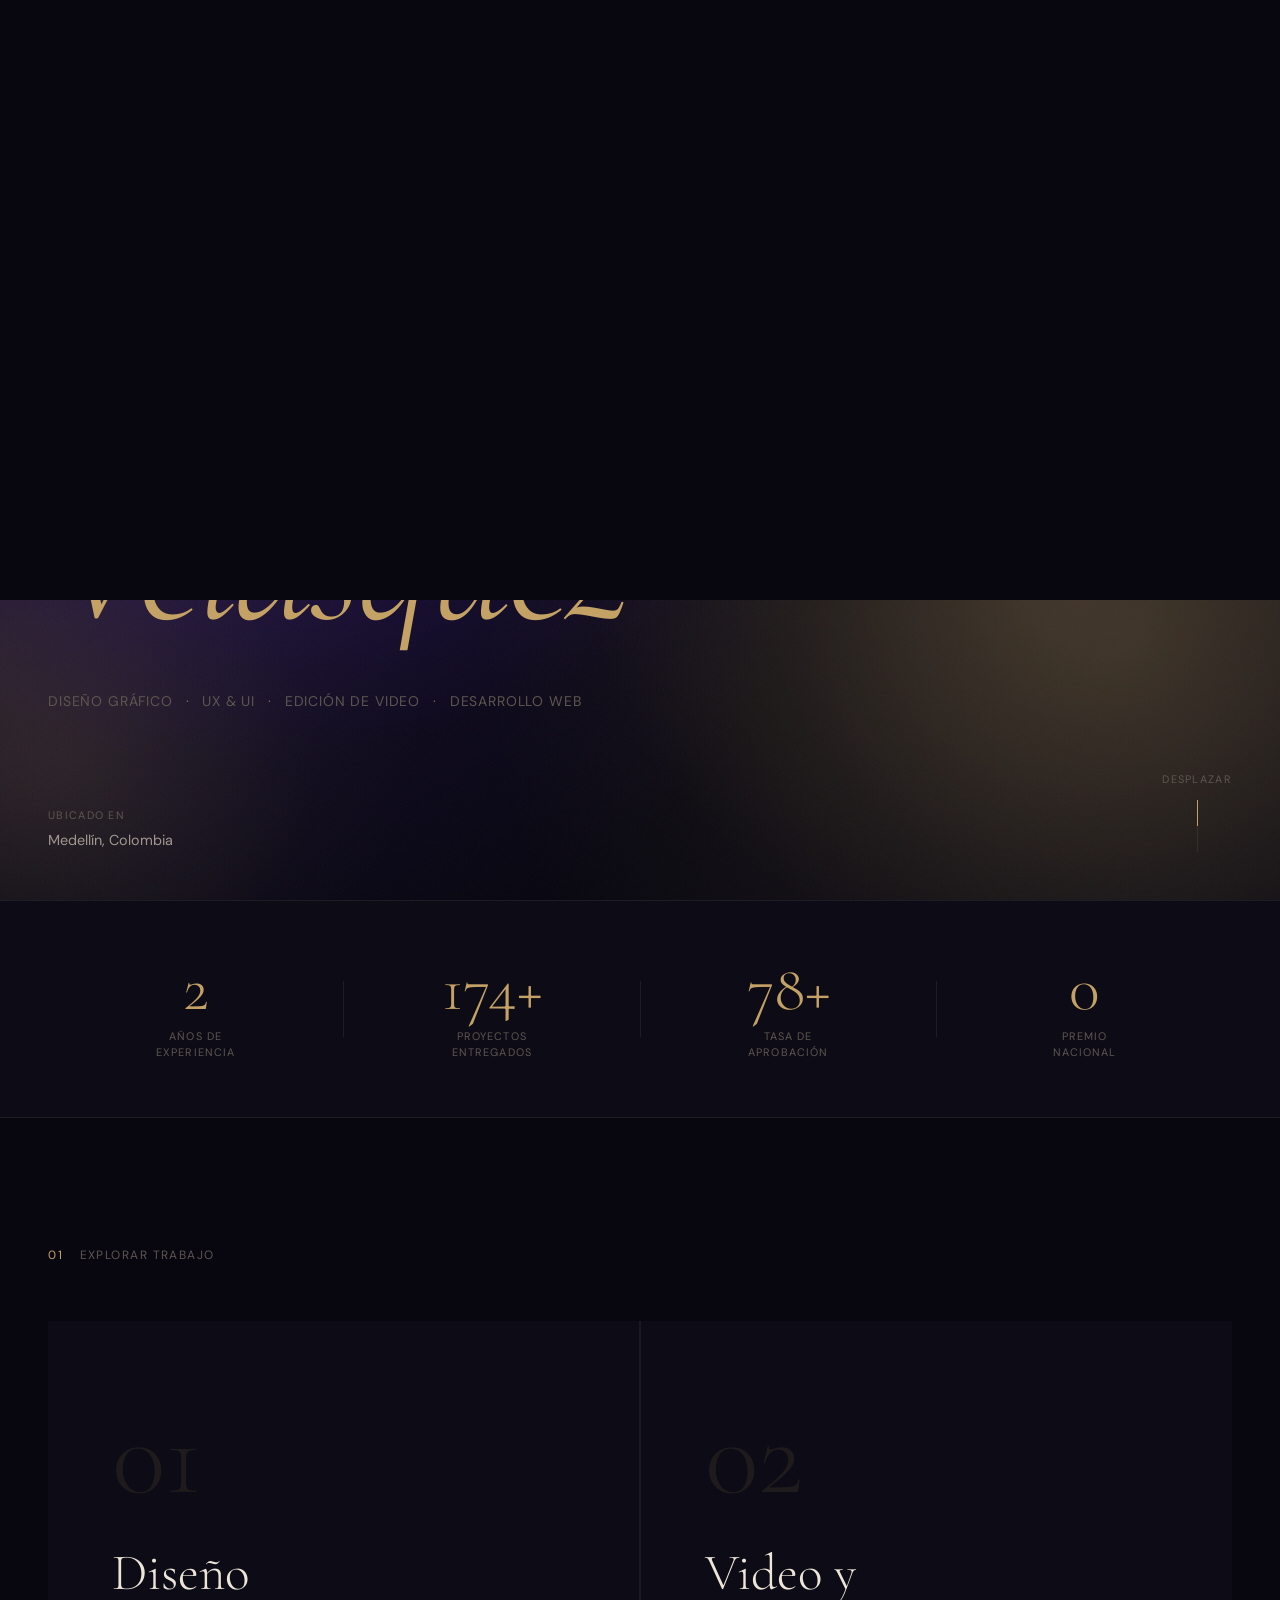
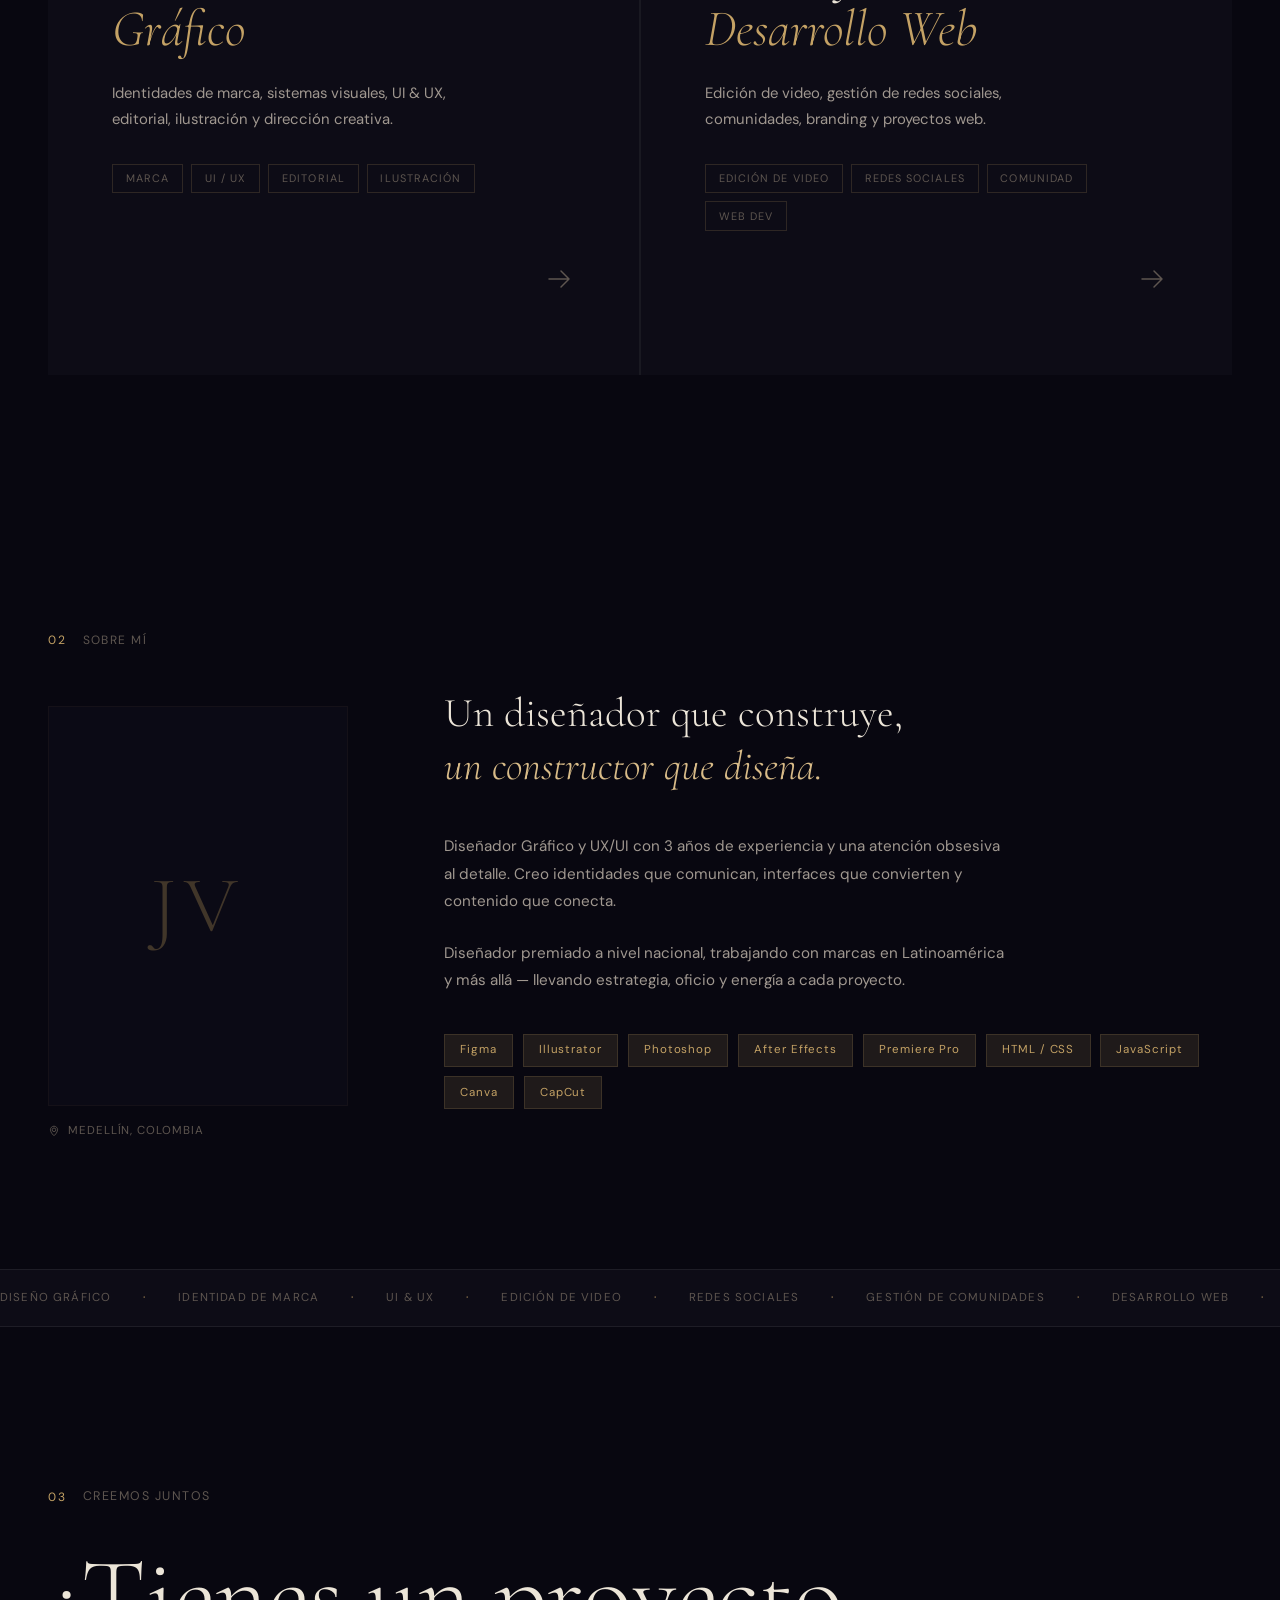
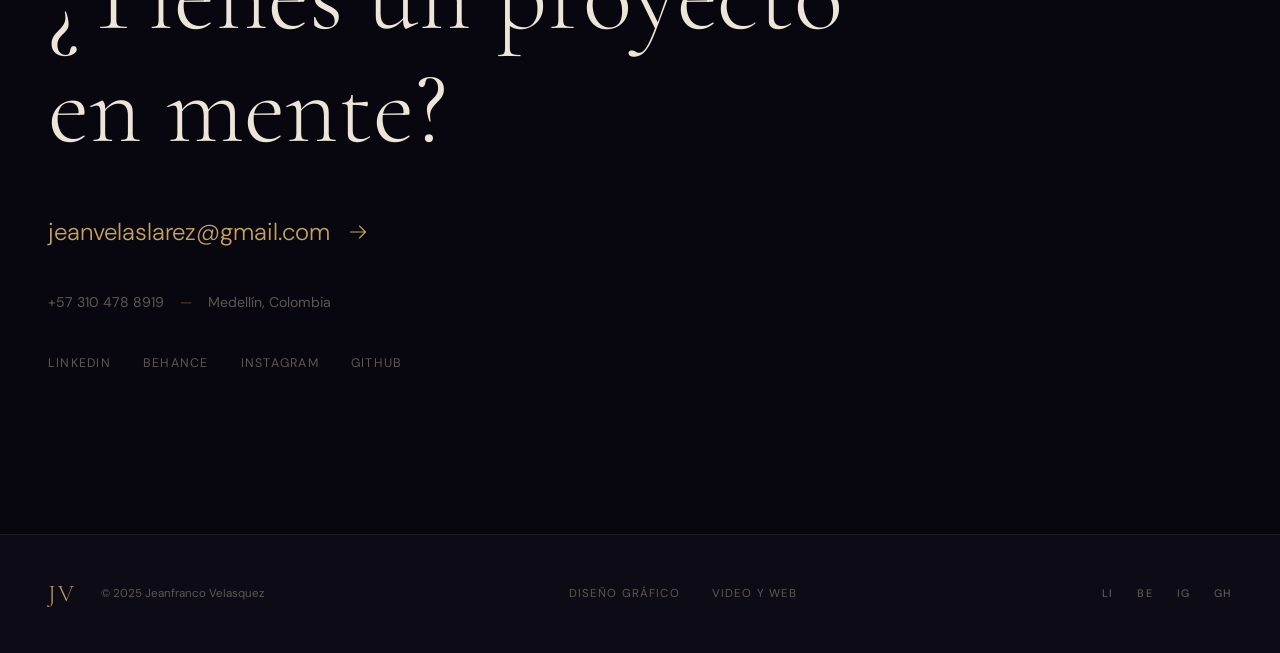
==== commit 715887d9: "Add files via upload" ====
--- a/index.html
+++ b/index.html
@@ -1,71 +1,64 @@
 <!DOCTYPE html>
-<html lang="en">
+<html lang="es">
 <head>
     <meta charset="UTF-8">
     <meta name="viewport" content="width=device-width, initial-scale=1.0">
-    <meta name="description" content="Jeanfranco Velasquez — Graphic Designer, UX/UI, Video Editor & Web Developer based in Medellín, Colombia.">
+    <meta name="description" content="Jeanfranco Velasquez — Diseñador Gráfico, UX/UI, Editor de Video y Desarrollador Web. Medellín, Colombia.">
     <title>Jeanfranco Velasquez — Portfolio</title>
-
     <link rel="preconnect" href="https://fonts.googleapis.com">
     <link rel="preconnect" href="https://fonts.gstatic.com" crossorigin>
-    <link href="https://fonts.googleapis.com/css2?family=Cormorant+Garamond:ital,wght@0,300;0,400;0,600;1,300;1,400;1,600&family=DM+Sans:ital,opsz,wght@0,9..40,300;0,9..40,400;0,9..40,500;1,9..40,300&display=swap" rel="stylesheet">
-
+    <link href="https://fonts.googleapis.com/css2?family=Cormorant+Garamond:ital,wght@0,300;0,400;1,300;1,400&family=DM+Sans:opsz,wght@9..40,300;9..40,400;9..40,500&display=swap" rel="stylesheet">
     <link rel="stylesheet" href="index.css">
 </head>
-<body class="loading">
-
-    <!-- Page Transition Curtain -->
+<body>
+
+    <!-- Loader -->
+    <div class="loader" id="loader">
+        <div class="loader-logo">JV</div>
+        <div class="loader-bar"><div class="loader-fill"></div></div>
+    </div>
+
+    <!-- Page Curtain -->
     <div class="curtain" id="curtain" aria-hidden="true">
         <div class="curtain-panel"></div>
         <div class="curtain-panel"></div>
         <div class="curtain-panel"></div>
     </div>
 
-    <!-- Loader -->
-    <div class="loader" id="loader">
-        <div class="loader-inner">
-            <div class="loader-logo">JV</div>
-            <div class="loader-bar"><div class="loader-fill"></div></div>
-        </div>
-    </div>
-
     <!-- Custom Cursor -->
     <div class="cursor" id="cursor" aria-hidden="true">
         <div class="cursor-dot"></div>
         <div class="cursor-ring"></div>
     </div>
 
-    <!-- Noise Overlay -->
-    <div class="noise-layer" aria-hidden="true"></div>
-
-    <!-- Navigation -->
+    <!-- Grain -->
+    <div class="grain" aria-hidden="true"></div>
+
+    <!-- NAV -->
     <nav class="nav" id="nav">
         <div class="nav-inner">
-            <a href="index.html" class="nav-logo page-link">
-                <span class="logo-glyph">JV</span>
-            </a>
+            <a href="index.html" class="nav-logo page-link">JV</a>
             <div class="nav-links">
                 <a href="design.html" class="nav-link page-link">
-                    <sup>01</sup>Graphic Design
+                    <sup>01</sup><span data-key="nav.design">Diseño Gráfico</span>
                 </a>
                 <a href="editor.html" class="nav-link page-link">
-                    <sup>02</sup>Video &amp; Web
+                    <sup>02</sup><span data-key="nav.video">Video y Web</span>
                 </a>
             </div>
             <div class="nav-end">
-                <a href="mailto:jeanvelaslarez@gmail.com" class="nav-contact">Contact</a>
-                <button class="nav-burger" id="navBurger" aria-label="Open menu">
-                    <span></span>
-                    <span></span>
+                <a href="mailto:jeanvelaslarez@gmail.com" class="nav-contact" data-key="nav.contact">Contacto</a>
+                <button class="lang-toggle" id="langToggle" aria-label="Cambiar idioma">EN</button>
+                <button class="nav-burger" id="navBurger" aria-label="Abrir menú">
+                    <span></span><span></span>
                 </button>
             </div>
         </div>
-        <!-- Mobile menu -->
         <div class="nav-drawer" id="navDrawer">
-            <a href="index.html" class="drawer-link page-link">Home</a>
-            <a href="design.html" class="drawer-link page-link">Graphic Design</a>
-            <a href="editor.html" class="drawer-link page-link">Video &amp; Web</a>
-            <a href="mailto:jeanvelaslarez@gmail.com" class="drawer-link">Contact</a>
+            <a href="index.html" class="drawer-link page-link" data-key="nav.home">Inicio</a>
+            <a href="design.html" class="drawer-link page-link" data-key="nav.design">Diseño Gráfico</a>
+            <a href="editor.html" class="drawer-link page-link" data-key="nav.video">Video y Web</a>
+            <a href="mailto:jeanvelaslarez@gmail.com" class="drawer-link" data-key="nav.contact">Contacto</a>
             <div class="drawer-foot">
                 <a href="https://linkedin.com/in/jeanfrancovl" target="_blank" rel="noopener">LI</a>
                 <a href="https://behance.net/jeanfrancovl" target="_blank" rel="noopener">Be</a>
@@ -75,219 +68,197 @@
         </div>
     </nav>
 
-    <!-- ==============================
-         HERO
-    ============================== -->
+    <!-- HERO -->
     <section class="hero" id="hero">
         <canvas class="hero-canvas" id="heroCanvas"></canvas>
 
         <div class="hero-body">
-            <div class="hero-available">
-                <div class="avail-dot"></div>
-                <span>Available for freelance</span>
-            </div>
-
+            <div class="hero-avail">
+                <span class="avail-dot"></span>
+                <span data-key="hero.available">Disponible para freelance</span>
+            </div>
             <h1 class="hero-name">
-                <span class="hero-name-first clip-reveal">Jeanfranco</span>
-                <em class="hero-name-last clip-reveal">Velasquez</em>
+                <span class="reveal-line">Jeanfranco</span>
+                <em class="reveal-line">Velasquez</em>
             </h1>
-
-            <div class="hero-roles clip-reveal">
-                <span>Graphic Design</span>
-                <span class="role-sep">&nbsp;·&nbsp;</span>
+            <div class="hero-roles reveal-line">
+                <span data-key="role.design">Diseño Gráfico</span>
+                <i>·</i>
                 <span>UX &amp; UI</span>
-                <span class="role-sep">&nbsp;·&nbsp;</span>
-                <span>Video Editing</span>
-                <span class="role-sep">&nbsp;·&nbsp;</span>
-                <span>Web Development</span>
+                <i>·</i>
+                <span data-key="role.video">Edición de Video</span>
+                <i>·</i>
+                <span data-key="role.web">Desarrollo Web</span>
             </div>
         </div>
 
         <div class="hero-bottom">
-            <div class="hero-location fade-in-up">
-                <span class="meta-label">Based in</span>
+            <div class="hero-loc">
+                <span class="meta-lbl" data-key="hero.loc_label">Ubicado en</span>
                 <span class="meta-val">Medellín, Colombia</span>
             </div>
-            <div class="hero-scroll fade-in-up">
-                <span>Scroll</span>
+            <div class="hero-scroll-ind">
+                <span data-key="hero.scroll">Desplazar</span>
                 <div class="scroll-track"><div class="scroll-thumb"></div></div>
             </div>
         </div>
     </section>
 
-    <!-- ==============================
-         STATS BAR
-    ============================== -->
-    <div class="stats-bar" id="statsBar">
+    <!-- STATS -->
+    <div class="stats-bar">
         <div class="stats-inner">
             <div class="stat">
                 <div class="stat-n" data-count="3">0</div>
-                <div class="stat-l">Years of<br>Experience</div>
+                <div class="stat-l" data-key="stat.years">Años de<br>Experiencia</div>
             </div>
             <div class="stat-divider"></div>
             <div class="stat">
                 <div class="stat-n" data-count="200">0</div>
-                <div class="stat-l">Projects<br>Delivered</div>
+                <div class="stat-l" data-key="stat.projects">Proyectos<br>Entregados</div>
             </div>
             <div class="stat-divider"></div>
             <div class="stat">
                 <div class="stat-n" data-count="90">0</div>
-                <div class="stat-l">Client<br>Approval Rate</div>
+                <div class="stat-l" data-key="stat.approval">Tasa de<br>Aprobación</div>
             </div>
             <div class="stat-divider"></div>
             <div class="stat">
                 <div class="stat-n" data-count="1">0</div>
-                <div class="stat-l">National<br>Award</div>
-            </div>
-        </div>
-    </div>
-
-    <!-- ==============================
-         PORTALS
-    ============================== -->
+                <div class="stat-l" data-key="stat.award">Premio<br>Nacional</div>
+            </div>
+        </div>
+    </div>
+
+    <!-- PORTALS -->
     <section class="portals" id="portals">
-        <div class="portals-label fade-in-up">
+        <div class="sec-label scroll-reveal">
             <span class="sec-num">01</span>
-            <span class="sec-title">Explore Work</span>
-        </div>
-
+            <span data-key="portals.label">Explorar Trabajo</span>
+        </div>
         <div class="portals-grid">
-            <a href="design.html" class="portal page-link" data-portal="design">
+            <a href="design.html" class="portal page-link">
                 <div class="portal-num">01</div>
-                <div class="portal-content">
-                    <h2 class="portal-heading">Graphic<br><em>Design</em></h2>
-                    <p class="portal-desc">Brand identities, visual systems, editorial layouts, UI&nbsp;&amp;&nbsp;UX, posters, and creative direction.</p>
+                <div class="portal-body">
+                    <h2 class="portal-title">
+                        <span data-key="portal.design.h1">Diseño</span><br>
+                        <em data-key="portal.design.h2">Gráfico</em>
+                    </h2>
+                    <p class="portal-desc" data-key="portal.design.desc">Identidades de marca, sistemas visuales, UI&nbsp;&amp;&nbsp;UX, editorial, ilustración y dirección creativa.</p>
                     <div class="portal-chips">
-                        <span>Branding</span>
+                        <span data-key="chip.branding">Marca</span>
                         <span>UI / UX</span>
                         <span>Editorial</span>
-                        <span>Illustration</span>
+                        <span data-key="chip.illus">Ilustración</span>
                     </div>
                 </div>
                 <div class="portal-arrow">
-                    <svg viewBox="0 0 32 32" fill="none" xmlns="http://www.w3.org/2000/svg">
-                        <path d="M6 16H26M26 16L18 8M26 16L18 24" stroke="currentColor" stroke-width="1.5" stroke-linecap="round" stroke-linejoin="round"/>
-                    </svg>
-                </div>
-                <div class="portal-orb"></div>
+                    <svg viewBox="0 0 32 32" fill="none"><path d="M6 16H26M26 16L18 8M26 16L18 24" stroke="currentColor" stroke-width="1.5" stroke-linecap="round" stroke-linejoin="round"/></svg>
+                </div>
+                <div class="portal-glow"></div>
             </a>
 
-            <a href="editor.html" class="portal page-link" data-portal="video">
+            <a href="editor.html" class="portal page-link">
                 <div class="portal-num">02</div>
-                <div class="portal-content">
-                    <h2 class="portal-heading">Video &amp; Web<br><em>Development</em></h2>
-                    <p class="portal-desc">Video editing, social media management, community building, branding, and web projects.</p>
+                <div class="portal-body">
+                    <h2 class="portal-title">
+                        <span data-key="portal.video.h1">Video y</span><br>
+                        <em data-key="portal.video.h2">Desarrollo Web</em>
+                    </h2>
+                    <p class="portal-desc" data-key="portal.video.desc">Edición de video, gestión de redes sociales, comunidades, branding y proyectos web.</p>
                     <div class="portal-chips">
-                        <span>Video Editing</span>
-                        <span>Social Media</span>
-                        <span>Community</span>
+                        <span data-key="chip.videoed">Edición de Video</span>
+                        <span data-key="chip.social">Redes Sociales</span>
+                        <span data-key="chip.community">Comunidad</span>
                         <span>Web Dev</span>
                     </div>
                 </div>
                 <div class="portal-arrow">
-                    <svg viewBox="0 0 32 32" fill="none" xmlns="http://www.w3.org/2000/svg">
-                        <path d="M6 16H26M26 16L18 8M26 16L18 24" stroke="currentColor" stroke-width="1.5" stroke-linecap="round" stroke-linejoin="round"/>
-                    </svg>
-                </div>
-                <div class="portal-orb"></div>
+                    <svg viewBox="0 0 32 32" fill="none"><path d="M6 16H26M26 16L18 8M26 16L18 24" stroke="currentColor" stroke-width="1.5" stroke-linecap="round" stroke-linejoin="round"/></svg>
+                </div>
+                <div class="portal-glow"></div>
             </a>
         </div>
     </section>
 
-    <!-- ==============================
-         ABOUT
-    ============================== -->
+    <!-- ABOUT -->
     <section class="about" id="about">
         <div class="about-grid">
-            <div class="about-col-left">
-                <div class="about-sec-label fade-in-up">
+            <div class="about-left">
+                <div class="sec-label scroll-reveal">
                     <span class="sec-num">02</span>
-                    <span class="sec-title">About</span>
-                </div>
-                <div class="about-portrait fade-in-up">
-                    <div class="portrait-placeholder">
-                        <div class="portrait-initials">JV</div>
-                    </div>
-                    <div class="about-loc-badge">
-                        <svg viewBox="0 0 20 20" fill="none" xmlns="http://www.w3.org/2000/svg" width="14" height="14">
-                            <path d="M10 11a3 3 0 100-6 3 3 0 000 6z" stroke="currentColor" stroke-width="1.4" stroke-linecap="round" stroke-linejoin="round"/>
-                            <path d="M10 2C6.686 2 4 4.686 4 8c0 4.667 6 10 6 10s6-5.333 6-10c0-3.314-2.686-6-6-6z" stroke="currentColor" stroke-width="1.4" stroke-linecap="round" stroke-linejoin="round"/>
-                        </svg>
+                    <span data-key="about.label">Sobre Mí</span>
+                </div>
+                <div class="portrait-wrap scroll-reveal">
+                    <div class="portrait-inner">JV</div>
+                    <div class="portrait-badge">
+                        <svg viewBox="0 0 20 20" fill="none" width="12"><path d="M10 11a3 3 0 100-6 3 3 0 000 6zM10 2C6.686 2 4 4.686 4 8c0 4.667 6 10 6 10s6-5.333 6-10c0-3.314-2.686-6-6-6z" stroke="currentColor" stroke-width="1.4"/></svg>
                         Medellín, Colombia
                     </div>
                 </div>
             </div>
-
-            <div class="about-col-right">
+            <div class="about-right">
                 <h2 class="about-title">
-                    <span class="clip-reveal">A designer who builds,</span>
-                    <em class="clip-reveal">a builder who designs.</em>
+                    <span class="reveal-line" data-key="about.t1">Un diseñador que construye,</span>
+                    <em class="reveal-line" data-key="about.t2">un constructor que diseña.</em>
                 </h2>
                 <div class="about-text">
-                    <p class="fade-in-up">Graphic Designer &amp; UX/UI professional with 3 years of experience and an obsessive attention to detail. I create visual identities that communicate, interfaces that convert, and content that resonates.</p>
-                    <p class="fade-in-up">National award-winning designer working with brands across Latin America and beyond — bringing strategy, craft, and energy to every project.</p>
-                </div>
-                <div class="skills-wrap fade-in-up">
-                    <div class="skill-tag">Figma</div>
-                    <div class="skill-tag">Illustrator</div>
-                    <div class="skill-tag">Photoshop</div>
-                    <div class="skill-tag">After Effects</div>
-                    <div class="skill-tag">Premiere Pro</div>
-                    <div class="skill-tag">HTML / CSS</div>
-                    <div class="skill-tag">JavaScript</div>
-                    <div class="skill-tag">Canva</div>
-                    <div class="skill-tag">CapCut</div>
-                </div>
-            </div>
-        </div>
-    </section>
-
-    <!-- ==============================
-         MARQUEE STRIP
-    ============================== -->
+                    <p class="scroll-reveal" data-key="about.p1">Diseñador Gráfico y UX/UI con 3 años de experiencia y una atención obsesiva al detalle. Creo identidades que comunican, interfaces que convierten y contenido que conecta.</p>
+                    <p class="scroll-reveal" data-key="about.p2">Diseñador premiado a nivel nacional, trabajando con marcas en Latinoamérica y más allá — llevando estrategia, oficio y energía a cada proyecto.</p>
+                </div>
+                <div class="skills-row scroll-reveal">
+                    <div class="skill">Figma</div><div class="skill">Illustrator</div>
+                    <div class="skill">Photoshop</div><div class="skill">After Effects</div>
+                    <div class="skill">Premiere Pro</div><div class="skill">HTML / CSS</div>
+                    <div class="skill">JavaScript</div><div class="skill">Canva</div>
+                    <div class="skill">CapCut</div>
+                </div>
+            </div>
+        </div>
+    </section>
+
+    <!-- MARQUEE -->
     <div class="marquee-strip">
         <div class="marquee-track">
-            <span>Graphic Design</span><span class="m-sep">·</span>
-            <span>Brand Identity</span><span class="m-sep">·</span>
+            <span data-key="marquee.design">Diseño Gráfico</span><span class="m-sep">·</span>
+            <span data-key="marquee.brand">Identidad de Marca</span><span class="m-sep">·</span>
             <span>UI &amp; UX</span><span class="m-sep">·</span>
-            <span>Video Editing</span><span class="m-sep">·</span>
-            <span>Social Media</span><span class="m-sep">·</span>
-            <span>Community Management</span><span class="m-sep">·</span>
-            <span>Web Development</span><span class="m-sep">·</span>
-            <span>Branding</span><span class="m-sep">·</span>
-            <span>Graphic Design</span><span class="m-sep">·</span>
-            <span>Brand Identity</span><span class="m-sep">·</span>
+            <span data-key="marquee.video">Edición de Video</span><span class="m-sep">·</span>
+            <span data-key="marquee.social">Redes Sociales</span><span class="m-sep">·</span>
+            <span data-key="marquee.community">Gestión de Comunidades</span><span class="m-sep">·</span>
+            <span data-key="marquee.web">Desarrollo Web</span><span class="m-sep">·</span>
+            <span data-key="marquee.branding">Branding</span><span class="m-sep">·</span>
+            <span data-key="marquee.design">Diseño Gráfico</span><span class="m-sep">·</span>
+            <span data-key="marquee.brand">Identidad de Marca</span><span class="m-sep">·</span>
             <span>UI &amp; UX</span><span class="m-sep">·</span>
-            <span>Video Editing</span><span class="m-sep">·</span>
-            <span>Social Media</span><span class="m-sep">·</span>
-            <span>Community Management</span><span class="m-sep">·</span>
-            <span>Web Development</span><span class="m-sep">·</span>
-            <span>Branding</span><span class="m-sep">·</span>
-        </div>
-    </div>
-
-    <!-- ==============================
-         CONTACT
-    ============================== -->
+            <span data-key="marquee.video">Edición de Video</span><span class="m-sep">·</span>
+            <span data-key="marquee.social">Redes Sociales</span><span class="m-sep">·</span>
+            <span data-key="marquee.community">Gestión de Comunidades</span><span class="m-sep">·</span>
+            <span data-key="marquee.web">Desarrollo Web</span><span class="m-sep">·</span>
+            <span data-key="marquee.branding">Branding</span><span class="m-sep">·</span>
+        </div>
+    </div>
+
+    <!-- CONTACT -->
     <section class="contact" id="contact">
         <div class="contact-inner">
-            <div class="contact-top fade-in-up">
+            <div class="contact-top scroll-reveal">
                 <span class="sec-num">03</span>
-                <p class="contact-tag">Let's create together</p>
-            </div>
-            <h2 class="contact-heading clip-reveal">Have a project<br>in mind?</h2>
-            <a href="mailto:jeanvelaslarez@gmail.com" class="contact-email fade-in-up">
+                <span data-key="contact.tag">Creemos juntos</span>
+            </div>
+            <h2 class="contact-heading">
+                <span class="reveal-line" data-key="contact.h1">¿Tienes un proyecto</span>
+                <span class="reveal-line" data-key="contact.h2">en mente?</span>
+            </h2>
+            <a href="mailto:jeanvelaslarez@gmail.com" class="contact-email scroll-reveal">
                 jeanvelaslarez@gmail.com
-                <svg viewBox="0 0 32 32" fill="none" xmlns="http://www.w3.org/2000/svg">
-                    <path d="M6 16H26M26 16L18 8M26 16L18 24" stroke="currentColor" stroke-width="1.5" stroke-linecap="round" stroke-linejoin="round"/>
-                </svg>
+                <svg viewBox="0 0 32 32" fill="none"><path d="M6 16H26M26 16L18 8M26 16L18 24" stroke="currentColor" stroke-width="1.5" stroke-linecap="round" stroke-linejoin="round"/></svg>
             </a>
-            <div class="contact-meta fade-in-up">
+            <div class="contact-meta scroll-reveal">
                 <a href="tel:+573104788919">+57 310 478 8919</a>
-                <span class="contact-sep">—</span>
+                <span class="c-sep">—</span>
                 <span>Medellín, Colombia</span>
             </div>
-            <div class="contact-socials fade-in-up">
+            <div class="contact-socials scroll-reveal">
                 <a href="https://linkedin.com/in/jeanfrancovl" target="_blank" rel="noopener">LinkedIn</a>
                 <a href="https://behance.net/jeanfrancovl" target="_blank" rel="noopener">Behance</a>
                 <a href="https://instagram.com/jeanfrancovl" target="_blank" rel="noopener">Instagram</a>
@@ -296,9 +267,7 @@
         </div>
     </section>
 
-    <!-- ==============================
-         FOOTER
-    ============================== -->
+    <!-- FOOTER -->
     <footer class="footer">
         <div class="footer-inner">
             <div class="footer-left">
@@ -306,8 +275,8 @@
                 <span class="footer-copy">&copy; 2025 Jeanfranco Velasquez</span>
             </div>
             <div class="footer-center">
-                <a href="design.html" class="page-link">Graphic Design</a>
-                <a href="editor.html" class="page-link">Video &amp; Web</a>
+                <a href="design.html" class="page-link" data-key="nav.design">Diseño Gráfico</a>
+                <a href="editor.html" class="page-link" data-key="nav.video">Video y Web</a>
             </div>
             <div class="footer-right">
                 <a href="https://linkedin.com/in/jeanfrancovl" target="_blank" rel="noopener">LI</a>
@@ -318,6 +287,7 @@
         </div>
     </footer>
 
+    <script src="lang.js"></script>
     <script src="index.js"></script>
 </body>
 </html>
--- a/index.css
+++ b/index.css
@@ -1,1015 +1,294 @@
 /* ================================================
-   INDEX.CSS — Jeanfranco Velasquez Portfolio Lobby
-   Dark Luxury Editorial Aesthetic
+   INDEX.CSS — Jeanfranco Velasquez — Lobby
    ================================================ */
 
-/* ——— TOKENS ——— */
+/* — TOKENS — */
 :root {
-    --bg-0:   #080710;
-    --bg-1:   #0D0C16;
-    --bg-2:   #131121;
-    --bg-card:#16142A;
-
-    --gold:        #C4A265;
-    --gold-light:  #D8BB88;
-    --gold-dim:    rgba(196,162,101,.12);
-    --gold-border: rgba(196,162,101,.18);
-
-    --cream:  #ECE5D8;
-    --text-1: #EAE3D5;
-    --text-2: #A09890;
-    --text-3: #5E5650;
-
-    --white: #FAFAF8;
-    --border: rgba(255,255,255,.07);
-
-    --font-d: 'Cormorant Garamond', Georgia, serif;
-    --font-b: 'DM Sans', system-ui, sans-serif;
-
-    --nav-h: 72px;
-
-    --ease:      cubic-bezier(.25,.46,.45,.94);
-    --ease-out:  cubic-bezier(.16,1,.3,1);
-    --ease-io:   cubic-bezier(.76,0,.24,1);
-}
-
-/* ——— RESET ——— */
-*,*::before,*::after { margin:0; padding:0; box-sizing:border-box; }
-
-html {
-    scroll-behavior: smooth;
-    overflow-x: hidden;
-}
-
-body {
-    font-family: var(--font-b);
-    background: var(--bg-0);
-    color: var(--text-1);
-    line-height: 1.6;
-    overflow-x: hidden;
-    -webkit-font-smoothing: antialiased;
-}
-
-body.loading { overflow: hidden; }
-
-a { color: inherit; text-decoration: none; }
-img,svg { max-width:100%; display:block; }
-
-::selection {
-    background: var(--gold);
-    color: var(--bg-0);
-}
-
-/* ——— NOISE LAYER ——— */
-.noise-layer {
-    position: fixed;
-    inset: 0;
-    z-index: 1;
-    pointer-events: none;
-    opacity: .032;
-    background-image: url("data:image/svg+xml,%3Csvg xmlns='http://www.w3.org/2000/svg'%3E%3Cfilter id='n'%3E%3CfeTurbulence type='fractalNoise' baseFrequency='.9' numOctaves='4' stitchTiles='stitch'/%3E%3C/filter%3E%3Crect width='100%25' height='100%25' filter='url(%23n)'/%3E%3C/svg%3E");
-    background-size: 128px 128px;
-}
-
-/* ——— LOADER ——— */
-.loader {
-    position: fixed;
-    inset: 0;
-    z-index: 9999;
-    background: var(--bg-0);
-    display: flex;
-    align-items: center;
-    justify-content: center;
-    transition: opacity .5s var(--ease), visibility .5s;
-}
-
-.loader.hidden {
-    opacity: 0;
-    visibility: hidden;
-    pointer-events: none;
-}
-
-.loader-inner { text-align: center; }
-
-.loader-logo {
-    font-family: var(--font-d);
-    font-size: 3rem;
-    font-weight: 300;
-    letter-spacing: .4em;
-    color: var(--gold);
-    margin-bottom: 2rem;
-}
-
-.loader-bar {
-    width: 160px;
-    height: 1px;
-    background: var(--border);
-    margin: 0 auto;
-    overflow: hidden;
-}
-
-.loader-fill {
-    width: 0;
-    height: 100%;
-    background: var(--gold);
-    animation: loaderFill 1.2s var(--ease-out) forwards;
-}
-
-@keyframes loaderFill {
-    to { width: 100%; }
-}
-
-/* ——— PAGE CURTAIN ——— */
-.curtain {
-    position: fixed;
-    inset: 0;
-    z-index: 9998;
-    pointer-events: none;
-    display: flex;
-    flex-direction: column;
-}
-
-.curtain-panel {
-    flex: 1;
-    background: var(--bg-0);
-    transform: translateY(-100%);
-    transition: transform .55s var(--ease-io);
-}
-.curtain-panel:nth-child(2) { transition-delay: .06s; }
-.curtain-panel:nth-child(3) { transition-delay: .12s; }
-
-.curtain.active { pointer-events: all; }
-.curtain.active .curtain-panel { transform: translateY(0); }
-
-/* ——— CUSTOM CURSOR ——— */
-.cursor {
-    position: fixed;
-    top: 0; left: 0;
-    z-index: 9997;
-    pointer-events: none;
-    transform: translate(-50%,-50%);
-}
-
-.cursor-dot {
-    width: 6px; height: 6px;
-    background: var(--gold);
-    border-radius: 50%;
-    transition: transform .2s var(--ease), opacity .2s;
-}
-
-.cursor-ring {
-    position: absolute;
-    top: 50%; left: 50%;
-    transform: translate(-50%,-50%);
-    width: 36px; height: 36px;
-    border: 1px solid rgba(196,162,101,.5);
-    border-radius: 50%;
-    transition: transform .4s var(--ease-out), width .4s var(--ease-out), height .4s var(--ease-out), opacity .3s;
-}
-
-.cursor.hovering .cursor-dot { transform: scale(0); opacity: 0; }
-.cursor.hovering .cursor-ring {
-    width: 60px; height: 60px;
-    opacity: .6;
-}
-
-@media (hover: none) { .cursor { display: none; } }
-
-/* ——— NAVIGATION ——— */
-.nav {
-    position: fixed;
-    top: 0; left: 0; right: 0;
-    z-index: 900;
-    height: var(--nav-h);
-    transition: background .4s var(--ease), border-color .4s;
-    border-bottom: 1px solid transparent;
-}
-
-.nav.scrolled {
-    background: rgba(8,7,16,.88);
-    backdrop-filter: blur(20px);
-    -webkit-backdrop-filter: blur(20px);
-    border-color: var(--border);
-}
-
-.nav-inner {
-    max-width: 1440px;
-    margin: 0 auto;
-    padding: 0 3rem;
-    height: 100%;
-    display: flex;
-    align-items: center;
-    justify-content: space-between;
-}
-
-.nav-logo {
-    font-family: var(--font-d);
-    font-size: 1.6rem;
-    font-weight: 400;
-    letter-spacing: .12em;
-    color: var(--cream);
-    transition: color .25s;
-}
-.nav-logo:hover { color: var(--gold); }
-
-.nav-links {
-    display: flex;
-    gap: 3rem;
-    list-style: none;
-}
-
-.nav-link {
-    font-size: .875rem;
-    font-weight: 400;
-    letter-spacing: .08em;
-    text-transform: uppercase;
-    color: var(--text-2);
-    position: relative;
-    transition: color .25s;
-}
-
-.nav-link sup {
-    font-size: .6rem;
-    vertical-align: super;
-    margin-right: .3em;
-    color: var(--gold);
-    font-family: var(--font-b);
-}
-
-.nav-link::after {
-    content: '';
-    position: absolute;
-    bottom: -2px; left: 0;
-    width: 0; height: 1px;
-    background: var(--gold);
-    transition: width .35s var(--ease-out);
-}
-.nav-link:hover { color: var(--cream); }
-.nav-link:hover::after { width: 100%; }
-
-.nav-end { display: flex; align-items: center; gap: 1.5rem; }
-
-.nav-contact {
-    font-size: .8rem;
-    font-weight: 500;
-    letter-spacing: .1em;
-    text-transform: uppercase;
-    padding: .55rem 1.4rem;
-    border: 1px solid var(--gold-border);
-    color: var(--gold);
-    transition: background .25s, color .25s;
-}
-.nav-contact:hover {
-    background: var(--gold);
-    color: var(--bg-0);
-}
-
-.nav-burger {
-    display: none;
-    flex-direction: column;
-    gap: 6px;
-    background: none;
-    border: none;
-    cursor: pointer;
-    padding: .4rem;
-}
-.nav-burger span {
-    display: block;
-    width: 24px; height: 1px;
-    background: var(--text-1);
-    transition: transform .3s var(--ease), opacity .3s;
-}
-.nav-burger.open span:first-child { transform: translateY(3.5px) rotate(45deg); }
-.nav-burger.open span:last-child  { transform: translateY(-3.5px) rotate(-45deg); }
-
-/* Drawer */
-.nav-drawer {
-    position: fixed;
-    top: 0; right: -100%;
-    width: min(380px, 85vw);
-    height: 100vh;
-    background: rgba(13,12,22,.97);
-    backdrop-filter: blur(24px);
-    -webkit-backdrop-filter: blur(24px);
-    border-left: 1px solid var(--border);
-    display: flex;
-    flex-direction: column;
-    justify-content: center;
-    padding: 4rem 3rem;
-    gap: 1rem;
-    transition: right .5s var(--ease-io);
-    z-index: 950;
-}
-.nav-drawer.open { right: 0; }
-
-.drawer-link {
-    font-family: var(--font-d);
-    font-size: 2rem;
-    font-weight: 300;
-    color: var(--text-2);
-    transition: color .25s;
-    padding: .5rem 0;
-    border-bottom: 1px solid var(--border);
-}
-.drawer-link:hover { color: var(--gold); }
-
-.drawer-foot {
-    position: absolute;
-    bottom: 3rem; left: 3rem;
-    display: flex;
-    gap: 1.5rem;
-}
-.drawer-foot a {
-    font-size: .75rem;
-    font-weight: 500;
-    letter-spacing: .1em;
-    text-transform: uppercase;
-    color: var(--text-3);
-    transition: color .25s;
-}
-.drawer-foot a:hover { color: var(--gold); }
-
-/* ——— HERO ——— */
-.hero {
-    position: relative;
-    min-height: 100vh;
-    display: flex;
-    flex-direction: column;
-    justify-content: center;
-    padding: calc(var(--nav-h) + 4rem) 3rem 6rem;
-    overflow: hidden;
-}
-
-.hero-canvas {
-    position: absolute;
-    inset: 0;
-    width: 100%; height: 100%;
-    z-index: 0;
-}
-
-.hero-body {
-    position: relative;
-    z-index: 2;
-    max-width: 1440px;
-    margin: 0 auto;
-    width: 100%;
-}
-
-.hero-available {
-    display: inline-flex;
-    align-items: center;
-    gap: .7rem;
-    font-size: .8rem;
-    font-weight: 400;
-    letter-spacing: .1em;
-    text-transform: uppercase;
-    color: var(--text-2);
-    margin-bottom: 2.5rem;
-    opacity: 0;
-    animation: fadeUp .8s var(--ease-out) .2s forwards;
-}
-
-.avail-dot {
-    width: 7px; height: 7px;
-    background: var(--gold);
-    border-radius: 50%;
-    box-shadow: 0 0 10px var(--gold);
-    animation: blink 2.5s ease infinite;
-}
-@keyframes blink {
-    0%,100% { opacity:1; }
-    50% { opacity:.3; }
-}
-
-.hero-name {
-    font-family: var(--font-d);
-    font-weight: 300;
-    line-height: 1;
-    margin-bottom: 2.5rem;
-    overflow: hidden;
-}
-
-.hero-name-first {
-    display: block;
-    font-size: clamp(5rem, 14vw, 13rem);
-    letter-spacing: -.02em;
-    color: var(--cream);
-}
-
-.hero-name-last {
-    display: block;
-    font-size: clamp(5rem, 14vw, 13rem);
-    font-style: italic;
-    font-weight: 300;
-    letter-spacing: -.02em;
-    color: var(--gold);
-}
-
-.hero-roles {
-    font-size: .875rem;
-    font-weight: 400;
-    letter-spacing: .06em;
-    text-transform: uppercase;
-    color: var(--text-3);
-    overflow: hidden;
-}
-.role-sep { color: var(--gold); opacity: .6; }
-
-/* Clip reveal animation */
-.clip-reveal {
-    clip-path: inset(0 100% 0 0);
-    animation: clipReveal .9s var(--ease-out) .4s forwards;
-}
-.clip-reveal:nth-child(2) { animation-delay: .6s; }
-.clip-reveal:nth-child(3) { animation-delay: .8s; }
-
-@keyframes clipReveal {
-    to { clip-path: inset(0 0% 0 0); }
-}
-
-@keyframes fadeUp {
-    from { opacity:0; transform: translateY(16px); }
-    to   { opacity:1; transform: translateY(0); }
-}
-
-/* Hero bottom row */
-.hero-bottom {
-    position: absolute;
-    bottom: 3rem; left: 3rem; right: 3rem;
-    z-index: 2;
-    max-width: 1440px;
-    margin: 0 auto;
-    display: flex;
-    justify-content: space-between;
-    align-items: flex-end;
-}
-
-.hero-location {
-    display: flex;
-    flex-direction: column;
-    gap: .3rem;
-}
-
-.meta-label {
-    font-size: .7rem;
-    letter-spacing: .12em;
-    text-transform: uppercase;
-    color: var(--text-3);
-}
-.meta-val {
-    font-size: .9rem;
-    color: var(--text-2);
-}
-
-.hero-scroll {
-    display: flex;
-    flex-direction: column;
-    align-items: flex-end;
-    gap: .6rem;
-    font-size: .7rem;
-    letter-spacing: .12em;
-    text-transform: uppercase;
-    color: var(--text-3);
-}
-
-.scroll-track {
-    width: 1px; height: 56px;
-    background: var(--border);
-    overflow: hidden;
-    align-self: center;
-}
-.scroll-thumb {
-    width: 100%; height: 50%;
-    background: var(--gold);
-    animation: scrollThumb 1.8s ease-in-out infinite;
-}
-@keyframes scrollThumb {
-    0%   { transform: translateY(-100%); }
-    100% { transform: translateY(200%); }
-}
-
-/* Shared fade-in-up for late elements */
-.fade-in-up {
-    opacity: 0;
-    transform: translateY(24px);
-    transition: opacity .7s var(--ease-out), transform .7s var(--ease-out);
-}
-.fade-in-up.visible {
-    opacity: 1;
-    transform: none;
-}
-.fade-in-up:nth-child(2) { transition-delay: .1s; }
-.fade-in-up:nth-child(3) { transition-delay: .2s; }
-
-/* ——— STATS BAR ——— */
-.stats-bar {
-    border-top: 1px solid var(--border);
-    border-bottom: 1px solid var(--border);
-    background: var(--bg-1);
-    position: relative;
-    z-index: 3;
-}
-
-.stats-inner {
-    max-width: 1440px;
-    margin: 0 auto;
-    padding: 2.5rem 3rem;
-    display: flex;
-    align-items: center;
-    gap: 0;
-}
-
-.stat {
-    flex: 1;
-    display: flex;
-    flex-direction: column;
-    align-items: center;
-    gap: .5rem;
-    padding: 1rem;
-}
-
-.stat-n {
-    font-family: var(--font-d);
-    font-size: clamp(2.5rem, 5vw, 4rem);
-    font-weight: 300;
-    line-height: 1;
-    color: var(--gold);
-}
-
-.stat-l {
-    font-size: .7rem;
-    letter-spacing: .1em;
-    text-transform: uppercase;
-    color: var(--text-3);
-    text-align: center;
-    line-height: 1.4;
-}
-
-.stat-divider {
-    width: 1px;
-    height: 60px;
-    background: var(--border);
-    flex-shrink: 0;
-}
-
-/* ——— PORTALS ——— */
-.portals {
-    padding: 8rem 3rem;
-    max-width: 1440px;
-    margin: 0 auto;
-}
-
-.portals-label {
-    display: flex;
-    align-items: center;
-    gap: 1rem;
-    margin-bottom: 4rem;
-}
-
-.sec-num {
-    font-family: var(--font-b);
-    font-size: .75rem;
-    letter-spacing: .15em;
-    color: var(--gold);
-    font-weight: 400;
-}
-.sec-title {
-    font-size: .8rem;
-    letter-spacing: .12em;
-    text-transform: uppercase;
-    color: var(--text-3);
-}
-
-.portals-grid {
-    display: grid;
-    grid-template-columns: 1fr 1fr;
-    gap: 1.5px;
-    background: var(--border);
-}
-
-.portal {
-    position: relative;
-    background: var(--bg-1);
-    padding: 5rem 4rem;
-    display: flex;
-    flex-direction: column;
-    justify-content: space-between;
-    min-height: 520px;
-    overflow: hidden;
-    transition: background .4s var(--ease);
-    cursor: pointer;
-}
-
-.portal:hover { background: var(--bg-2); }
-
-.portal-orb {
-    position: absolute;
-    bottom: -120px;
-    right: -120px;
-    width: 320px; height: 320px;
-    border-radius: 50%;
-    background: radial-gradient(circle, rgba(196,162,101,.12) 0%, transparent 70%);
-    transition: transform .6s var(--ease-out), opacity .6s var(--ease-out);
-    opacity: 0;
-    pointer-events: none;
-}
-.portal:hover .portal-orb { opacity: 1; transform: translate(-20px,-20px); }
-
-.portal-num {
-    font-family: var(--font-d);
-    font-size: 7rem;
-    font-weight: 300;
-    line-height: 1;
-    color: rgba(196,162,101,.1);
-    transition: color .4s;
-}
-.portal:hover .portal-num { color: rgba(196,162,101,.2); }
-
-.portal-content { flex: 1; padding: 2rem 0; }
-
-.portal-heading {
-    font-family: var(--font-d);
-    font-size: clamp(2.5rem, 4vw, 3.8rem);
-    font-weight: 300;
-    line-height: 1.1;
-    color: var(--cream);
-    margin-bottom: 1.5rem;
-}
-.portal-heading em {
-    font-style: italic;
-    color: var(--gold);
-}
-
-.portal-desc {
-    font-size: .95rem;
-    color: var(--text-2);
-    line-height: 1.7;
-    max-width: 360px;
-    margin-bottom: 2rem;
-}
-
-.portal-chips {
-    display: flex;
-    flex-wrap: wrap;
-    gap: .5rem;
-}
-.portal-chips span {
-    font-size: .7rem;
-    font-weight: 400;
-    letter-spacing: .1em;
-    text-transform: uppercase;
-    padding: .35rem .85rem;
-    border: 1px solid var(--gold-border);
-    color: var(--text-3);
-    transition: color .25s, border-color .25s;
-}
-.portal:hover .portal-chips span {
-    color: var(--gold);
-    border-color: rgba(196,162,101,.4);
-}
-
-.portal-arrow {
-    display: flex;
-    align-items: center;
-    justify-content: flex-end;
-}
-.portal-arrow svg {
-    width: 32px; height: 32px;
-    color: var(--text-3);
-    transition: color .25s, transform .35s var(--ease-out);
-}
-.portal:hover .portal-arrow svg {
-    color: var(--gold);
-    transform: translateX(8px);
-}
-
-/* ——— ABOUT ——— */
-.about {
-    padding: 8rem 3rem;
-    max-width: 1440px;
-    margin: 0 auto;
-}
-
-.about-grid {
-    display: grid;
-    grid-template-columns: 320px 1fr;
-    gap: 6rem;
-    align-items: start;
-}
-
-.about-sec-label {
-    display: flex;
-    align-items: center;
-    gap: 1rem;
-    margin-bottom: 3rem;
-}
-
-.about-portrait {
-    position: relative;
-    display: flex;
-    flex-direction: column;
-    gap: 1rem;
-}
-
-.portrait-placeholder {
-    width: 100%;
-    aspect-ratio: 3/4;
-    background: var(--bg-2);
-    border: 1px solid var(--gold-border);
-    display: flex;
-    align-items: center;
-    justify-content: center;
-}
-
-.portrait-initials {
-    font-family: var(--font-d);
-    font-size: 5rem;
-    font-weight: 300;
-    color: var(--gold);
-    opacity: .3;
-    letter-spacing: .1em;
-}
-
-.about-loc-badge {
-    display: inline-flex;
-    align-items: center;
-    gap: .5rem;
-    font-size: .75rem;
-    letter-spacing: .08em;
-    text-transform: uppercase;
-    color: var(--text-3);
-}
-
-.about-col-right { padding-top: 3.5rem; }
-
-.about-title {
-    font-family: var(--font-d);
-    font-size: clamp(2rem, 3.5vw, 3.2rem);
-    font-weight: 300;
-    line-height: 1.25;
-    color: var(--cream);
-    margin-bottom: 2.5rem;
-    overflow: hidden;
-}
-.about-title em {
-    display: block;
-    font-style: italic;
-    color: var(--gold-light);
-}
-
-.about-text {
-    display: flex;
-    flex-direction: column;
-    gap: 1.5rem;
-    margin-bottom: 3rem;
-}
-.about-text p {
-    font-size: 1rem;
-    color: var(--text-2);
-    line-height: 1.8;
-    max-width: 560px;
-}
-
-.skills-wrap {
-    display: flex;
-    flex-wrap: wrap;
-    gap: .6rem;
-}
-.skill-tag {
-    font-size: .75rem;
-    font-weight: 400;
-    letter-spacing: .08em;
-    padding: .4rem 1rem;
-    background: var(--gold-dim);
-    border: 1px solid var(--gold-border);
-    color: var(--gold);
-    transition: background .25s;
-}
-.skill-tag:hover { background: rgba(196,162,101,.2); }
-
-/* ——— MARQUEE ——— */
-.marquee-strip {
-    border-top: 1px solid var(--border);
-    border-bottom: 1px solid var(--border);
-    overflow: hidden;
-    padding: 1.2rem 0;
-    background: var(--bg-1);
-}
-
-.marquee-track {
-    display: flex;
-    white-space: nowrap;
-    gap: 2rem;
-    animation: marquee 30s linear infinite;
-}
-.marquee-track span {
-    font-size: .75rem;
-    font-weight: 400;
-    letter-spacing: .1em;
-    text-transform: uppercase;
-    color: var(--text-3);
-    flex-shrink: 0;
-}
-.m-sep { color: var(--gold) !important; }
-
-@keyframes marquee {
-    from { transform: translateX(0); }
-    to   { transform: translateX(-50%); }
-}
-
-/* ——— CONTACT ——— */
-.contact {
-    padding: 10rem 3rem;
-    max-width: 1440px;
-    margin: 0 auto;
-}
-
-.contact-inner {
-    max-width: 960px;
-}
-
-.contact-top {
-    display: flex;
-    align-items: center;
-    gap: 1rem;
-    margin-bottom: 2rem;
-}
-.contact-tag {
-    font-size: .8rem;
-    letter-spacing: .12em;
-    text-transform: uppercase;
-    color: var(--text-3);
-}
-
-.contact-heading {
-    font-family: var(--font-d);
-    font-size: clamp(3rem, 8vw, 7rem);
-    font-weight: 300;
-    line-height: 1.1;
-    color: var(--cream);
-    margin-bottom: 3rem;
-    overflow: hidden;
-}
-
-.contact-email {
-    display: inline-flex;
-    align-items: center;
-    gap: 1rem;
-    font-size: clamp(1rem, 2.5vw, 1.5rem);
-    font-weight: 300;
-    color: var(--gold);
-    letter-spacing: -.01em;
-    transition: color .25s;
-    margin-bottom: 3rem;
-}
-.contact-email svg {
-    width: 24px; height: 24px;
-    transition: transform .35s var(--ease-out);
-}
-.contact-email:hover { color: var(--gold-light); }
-.contact-email:hover svg { transform: translateX(8px); }
-
-.contact-meta {
-    display: flex;
-    align-items: center;
-    gap: 1rem;
-    font-size: .9rem;
-    color: var(--text-3);
-    margin-bottom: 2.5rem;
-}
-.contact-sep { color: var(--gold); opacity: .4; }
-.contact-meta a:hover { color: var(--gold); }
-
-.contact-socials {
-    display: flex;
-    gap: 2rem;
-}
-.contact-socials a {
-    font-size: .8rem;
-    font-weight: 400;
-    letter-spacing: .1em;
-    text-transform: uppercase;
-    color: var(--text-3);
-    position: relative;
-    transition: color .25s;
-}
-.contact-socials a::after {
-    content: '';
-    position: absolute;
-    bottom: -2px; left: 0;
-    width: 0; height: 1px;
-    background: var(--gold);
-    transition: width .3s var(--ease-out);
-}
-.contact-socials a:hover { color: var(--gold); }
-.contact-socials a:hover::after { width: 100%; }
-
-/* ——— FOOTER ——— */
-.footer {
-    border-top: 1px solid var(--border);
-    padding: 2.5rem 3rem;
-    background: var(--bg-1);
-}
-
-.footer-inner {
-    max-width: 1440px;
-    margin: 0 auto;
-    display: flex;
-    align-items: center;
-    justify-content: space-between;
-}
-
-.footer-left { display: flex; align-items: center; gap: 1.5rem; }
-
-.footer-logo {
-    font-family: var(--font-d);
-    font-size: 1.5rem;
-    font-weight: 300;
-    letter-spacing: .1em;
-    color: var(--gold);
-}
-.footer-copy { font-size: .75rem; color: var(--text-3); letter-spacing: .05em; }
-
-.footer-center { display: flex; gap: 2rem; }
-.footer-center a {
-    font-size: .75rem;
-    letter-spacing: .1em;
-    text-transform: uppercase;
-    color: var(--text-3);
-    transition: color .25s;
-}
-.footer-center a:hover { color: var(--gold); }
-
-.footer-right { display: flex; gap: 1.5rem; }
-.footer-right a {
-    font-size: .7rem;
-    font-weight: 500;
-    letter-spacing: .1em;
-    text-transform: uppercase;
-    color: var(--text-3);
-    transition: color .25s;
-}
-.footer-right a:hover { color: var(--gold); }
-
-/* ——— RESPONSIVE ——— */
-@media (max-width: 1200px) {
-    .about-grid {
-        grid-template-columns: 260px 1fr;
-        gap: 4rem;
-    }
-}
-
-@media (max-width: 1024px) {
-    .nav-inner { padding: 0 2rem; }
-    .hero { padding: calc(var(--nav-h) + 3rem) 2rem 5rem; }
-    .hero-bottom { left:2rem; right:2rem; }
-    .portals { padding: 6rem 2rem; }
-    .portals-grid { grid-template-columns: 1fr; gap: 1px; }
-    .about { padding: 6rem 2rem; }
-    .about-grid {
-        grid-template-columns: 1fr;
-        gap: 3rem;
-    }
-    .about-col-right { padding-top: 0; }
-    .contact { padding: 7rem 2rem; }
-    .footer { padding: 2rem; }
-}
-
-@media (max-width: 768px) {
-    .nav-links { display: none; }
-    .nav-contact { display: none; }
-    .nav-burger { display: flex; }
-
-    .hero-name-first,
-    .hero-name-last { font-size: clamp(3.5rem,18vw,7rem); }
-
-    .hero-roles { display: none; }
-
-    .hero-bottom { position: relative; bottom:auto; left:auto; right:auto; margin-top: 3rem; flex-direction: column; align-items: flex-start; gap: 1.5rem; }
-
-    .stats-inner { flex-wrap: wrap; justify-content: center; }
-    .stat-divider { display: none; }
-    .stat { flex: 0 0 40%; border-bottom: 1px solid var(--border); padding: 1.5rem; }
-
-    .portal { padding: 3rem 2rem; min-height: auto; }
-    .portal-heading { font-size: 2.2rem; }
-
-    .about-portrait { display: none; }
-
-    .contact-socials { flex-wrap: wrap; gap: 1rem; }
-
-    .footer-inner { flex-direction: column; gap: 1.5rem; text-align: center; }
-    .footer-left,
-    .footer-center,
-    .footer-right { justify-content: center; }
-}
-
-@media (max-width: 480px) {
-    :root { --nav-h: 60px; }
-    .hero { padding: calc(var(--nav-h) + 2rem) 1.5rem 4rem; }
-    .portals { padding: 4rem 1.5rem; }
-    .about { padding: 4rem 1.5rem; }
-    .contact { padding: 5rem 1.5rem; }
-    .footer { padding: 1.5rem; }
-    .stat { flex: 0 0 100%; }
-}
+  --bg-0:  #080710;
+  --bg-1:  #0d0c16;
+  --bg-2:  #131121;
+  --gold:  #C4A265;
+  --gold-l:#D8BB88;
+  --gold-d:rgba(196,162,101,.12);
+  --gold-b:rgba(196,162,101,.18);
+  --cream: #ECE5D8;
+  --t1:    #EAE3D5;
+  --t2:    #A09890;
+  --t3:    #5E5650;
+  --bdr:   rgba(255,255,255,.07);
+  --fd:    'Cormorant Garamond', Georgia, serif;
+  --fb:    'DM Sans', system-ui, sans-serif;
+  --nav-h: 72px;
+  --ease:     cubic-bezier(.25,.46,.45,.94);
+  --ease-out: cubic-bezier(.16,1,.3,1);
+  --ease-io:  cubic-bezier(.76,0,.24,1);
+}
+
+*,*::before,*::after{margin:0;padding:0;box-sizing:border-box}
+html{scroll-behavior:smooth;overflow-x:hidden}
+body{font-family:var(--fb);background:var(--bg-0);color:var(--t1);line-height:1.6;overflow-x:hidden;-webkit-font-smoothing:antialiased}
+a{color:inherit;text-decoration:none}
+img,svg{max-width:100%;display:block}
+::selection{background:var(--gold);color:var(--bg-0)}
+
+/* — GRAIN — */
+.grain{position:fixed;inset:0;z-index:1;pointer-events:none;opacity:.035;
+  background-image:url("data:image/svg+xml,%3Csvg xmlns='http://www.w3.org/2000/svg'%3E%3Cfilter id='n'%3E%3CfeTurbulence type='fractalNoise' baseFrequency='.9' numOctaves='4' stitchTiles='stitch'/%3E%3C/filter%3E%3Crect width='100%25' height='100%25' filter='url(%23n)'/%3E%3C/svg%3E");
+  background-size:128px 128px}
+
+/* — LOADER — */
+.loader{position:fixed;inset:0;z-index:9999;background:var(--bg-0);
+  display:flex;flex-direction:column;align-items:center;justify-content:center;gap:2rem;
+  transition:opacity .5s var(--ease),visibility .5s}
+.loader.out{opacity:0;visibility:hidden;pointer-events:none}
+.loader-logo{font-family:var(--fd);font-size:3rem;font-weight:300;letter-spacing:.4em;color:var(--gold)}
+.loader-bar{width:140px;height:1px;background:var(--bdr);overflow:hidden}
+.loader-fill{width:0;height:100%;background:var(--gold);animation:lfill 1s var(--ease-out) .2s forwards}
+@keyframes lfill{to{width:100%}}
+
+/* — CURTAIN — */
+.curtain{position:fixed;inset:0;z-index:9998;pointer-events:none;display:flex;flex-direction:column}
+.curtain-panel{flex:1;background:var(--bg-0);transform:translateY(-100%);transition:transform .52s var(--ease-io)}
+.curtain-panel:nth-child(2){transition-delay:.06s}
+.curtain-panel:nth-child(3){transition-delay:.12s}
+.curtain.active{pointer-events:all}
+.curtain.active .curtain-panel{transform:translateY(0)}
+
+/* — CURSOR — */
+.cursor{position:fixed;top:0;left:0;z-index:9997;pointer-events:none;transform:translate(-50%,-50%)}
+.cursor-dot{width:6px;height:6px;background:var(--gold);border-radius:50%;transition:transform .2s,opacity .2s}
+.cursor-ring{position:absolute;top:50%;left:50%;transform:translate(-50%,-50%);
+  width:36px;height:36px;border:1px solid rgba(196,162,101,.45);border-radius:50%;
+  transition:width .4s var(--ease-out),height .4s var(--ease-out),opacity .3s}
+.cursor.hov .cursor-dot{transform:scale(0);opacity:0}
+.cursor.hov .cursor-ring{width:64px;height:64px;opacity:.5}
+@media(hover:none){.cursor{display:none}}
+
+/* — NAV — */
+.nav{position:fixed;top:0;left:0;right:0;z-index:900;height:var(--nav-h);
+  transition:background .4s,border-color .4s;border-bottom:1px solid transparent}
+.nav.scrolled{background:rgba(8,7,16,.9);backdrop-filter:blur(20px);-webkit-backdrop-filter:blur(20px);border-color:var(--bdr)}
+.nav-inner{max-width:1440px;margin:0 auto;padding:0 3rem;height:100%;
+  display:flex;align-items:center;justify-content:space-between}
+.nav-logo{font-family:var(--fd);font-size:1.6rem;font-weight:400;letter-spacing:.12em;color:var(--cream);transition:color .25s}
+.nav-logo:hover{color:var(--gold)}
+.nav-links{display:flex;gap:3rem}
+.nav-link{font-size:.875rem;letter-spacing:.08em;text-transform:uppercase;color:var(--t2);
+  position:relative;transition:color .25s}
+.nav-link sup{font-size:.6rem;vertical-align:super;margin-right:.3em;color:var(--gold)}
+.nav-link::after{content:'';position:absolute;bottom:-2px;left:0;width:0;height:1px;
+  background:var(--gold);transition:width .35s var(--ease-out)}
+.nav-link:hover,.nav-link.active{color:var(--cream)}
+.nav-link:hover::after,.nav-link.active::after{width:100%}
+.nav-end{display:flex;align-items:center;gap:1rem}
+.nav-contact{font-size:.75rem;font-weight:500;letter-spacing:.1em;text-transform:uppercase;
+  padding:.5rem 1.3rem;border:1px solid var(--gold-b);color:var(--gold);transition:background .25s,color .25s}
+.nav-contact:hover{background:var(--gold);color:var(--bg-0)}
+.lang-toggle{font-size:.75rem;font-weight:500;letter-spacing:.15em;
+  padding:.4rem .75rem;border:1px solid var(--bdr);background:none;color:var(--t3);cursor:pointer;transition:color .25s,border-color .25s}
+.lang-toggle:hover{color:var(--gold);border-color:var(--gold-b)}
+.nav-burger{display:none;flex-direction:column;gap:6px;background:none;border:none;cursor:pointer;padding:.4rem}
+.nav-burger span{display:block;width:24px;height:1px;background:var(--t1);transition:transform .3s,opacity .3s}
+.nav-burger.open span:first-child{transform:translateY(3.5px) rotate(45deg)}
+.nav-burger.open span:last-child{transform:translateY(-3.5px) rotate(-45deg)}
+.nav-drawer{position:fixed;top:0;right:-100%;width:min(380px,85vw);height:100vh;
+  background:rgba(13,12,22,.97);backdrop-filter:blur(24px);border-left:1px solid var(--bdr);
+  display:flex;flex-direction:column;justify-content:center;padding:4rem 3rem;gap:1rem;
+  transition:right .5s var(--ease-io);z-index:950}
+.nav-drawer.open{right:0}
+.drawer-link{font-family:var(--fd);font-size:2rem;font-weight:300;color:var(--t2);
+  transition:color .25s;padding:.5rem 0;border-bottom:1px solid var(--bdr)}
+.drawer-link:hover{color:var(--gold)}
+.drawer-foot{position:absolute;bottom:3rem;left:3rem;display:flex;gap:1.5rem}
+.drawer-foot a{font-size:.75rem;font-weight:500;letter-spacing:.1em;text-transform:uppercase;color:var(--t3);transition:color .25s}
+.drawer-foot a:hover{color:var(--gold)}
+
+/* — HERO — */
+.hero{
+  position:relative;min-height:100vh;
+  display:flex;flex-direction:column;justify-content:center;
+  padding:calc(var(--nav-h) + 4rem) 3rem 6rem;
+  overflow:hidden;
+  /* CRITICAL FIX: visible CSS gradient — canvas adds extra effect on top */
+  background:
+    radial-gradient(ellipse 85% 90% at 18% 35%, rgba(75,35,155,.35) 0%, transparent 55%),
+    radial-gradient(ellipse 65% 75% at 82% 65%, rgba(196,162,101,.18) 0%, transparent 55%),
+    radial-gradient(ellipse 55% 65% at 50% 5%,  rgba(55,25,110,.30) 0%, transparent 50%),
+    radial-gradient(ellipse 40% 50% at 5% 85%,  rgba(196,162,101,.10) 0%, transparent 50%),
+    #080710
+}
+.hero-canvas{position:absolute;inset:0;width:100%;height:100%;z-index:0;pointer-events:none}
+.hero-body{position:relative;z-index:2;max-width:1440px;margin:0 auto;width:100%}
+.hero-avail{display:inline-flex;align-items:center;gap:.7rem;font-size:.78rem;
+  letter-spacing:.1em;text-transform:uppercase;color:var(--t2);margin-bottom:2.5rem;
+  opacity:0;animation:fadeUp .8s var(--ease-out) .3s forwards}
+.avail-dot{width:7px;height:7px;background:var(--gold);border-radius:50%;
+  box-shadow:0 0 10px var(--gold);animation:blink 2.4s ease infinite}
+@keyframes blink{0%,100%{opacity:1}50%{opacity:.3}}
+.hero-name{font-family:var(--fd);font-weight:300;line-height:1;margin-bottom:2.5rem}
+.hero-name span,.hero-name em{
+  display:block;font-size:clamp(5rem,14vw,13rem);letter-spacing:-.02em;
+  clip-path:inset(0 100% 0 0);animation:clipSlide .95s var(--ease-out) forwards}
+.hero-name span{color:var(--cream);animation-delay:.5s}
+.hero-name em{font-style:italic;color:var(--gold);animation-delay:.72s}
+.hero-roles{font-size:.875rem;letter-spacing:.06em;text-transform:uppercase;color:var(--t3);
+  clip-path:inset(0 100% 0 0);animation:clipSlide .9s var(--ease-out) .95s forwards}
+.hero-roles i{color:var(--gold);opacity:.6;font-style:normal;margin:0 .5rem}
+@keyframes clipSlide{to{clip-path:inset(0 0% 0 0)}}
+@keyframes fadeUp{from{opacity:0;transform:translateY(14px)}to{opacity:1;transform:none}}
+.hero-bottom{position:absolute;bottom:3rem;left:3rem;right:3rem;z-index:2;
+  max-width:1440px;margin:0 auto;display:flex;justify-content:space-between;align-items:flex-end;
+  opacity:0;animation:fadeUp .8s var(--ease-out) 1.3s forwards}
+.hero-loc,.hero-scroll-ind{display:flex;flex-direction:column;gap:.3rem}
+.meta-lbl{font-size:.68rem;letter-spacing:.12em;text-transform:uppercase;color:var(--t3)}
+.meta-val{font-size:.9rem;color:var(--t2)}
+.hero-scroll-ind{align-items:flex-end;font-size:.68rem;letter-spacing:.12em;text-transform:uppercase;color:var(--t3)}
+.scroll-track{width:1px;height:52px;background:var(--bdr);overflow:hidden;align-self:center;margin-top:.4rem}
+.scroll-thumb{width:100%;height:50%;background:var(--gold);animation:scrollAnim 1.8s ease-in-out infinite}
+@keyframes scrollAnim{0%{transform:translateY(-100%)}100%{transform:translateY(200%)}}
+
+/* — SCROLL REVEAL — */
+.scroll-reveal,.reveal-line{opacity:0;transform:translateY(22px);
+  transition:opacity .7s var(--ease-out),transform .7s var(--ease-out)}
+.scroll-reveal.vis,.reveal-line.vis{opacity:1;transform:none}
+.reveal-line{display:block}
+
+/* — STATS BAR — */
+.stats-bar{border-top:1px solid var(--bdr);border-bottom:1px solid var(--bdr);background:var(--bg-1)}
+.stats-inner{max-width:1440px;margin:0 auto;padding:2.5rem 3rem;
+  display:flex;align-items:center}
+.stat{flex:1;display:flex;flex-direction:column;align-items:center;gap:.5rem;padding:1rem}
+.stat-n{font-family:var(--fd);font-size:clamp(2.5rem,5vw,4rem);font-weight:300;line-height:1;color:var(--gold)}
+.stat-l{font-size:.68rem;letter-spacing:.1em;text-transform:uppercase;color:var(--t3);text-align:center;line-height:1.45}
+.stat-divider{width:1px;height:56px;background:var(--bdr);flex-shrink:0}
+
+/* — PORTALS — */
+.portals{padding:8rem 3rem;max-width:1440px;margin:0 auto}
+.sec-label{display:flex;align-items:center;gap:1rem;margin-bottom:3.5rem;
+  font-size:.75rem;letter-spacing:.12em;text-transform:uppercase;color:var(--t3)}
+.sec-num{color:var(--gold);font-size:.75rem;letter-spacing:.15em}
+.portals-grid{display:grid;grid-template-columns:1fr 1fr;gap:1.5px;background:var(--bdr)}
+.portal{position:relative;background:var(--bg-1);padding:5rem 4rem;
+  display:flex;flex-direction:column;justify-content:space-between;
+  min-height:520px;overflow:hidden;transition:background .4s var(--ease);cursor:pointer}
+.portal:hover{background:var(--bg-2)}
+.portal-glow{position:absolute;bottom:-140px;right:-140px;width:360px;height:360px;
+  border-radius:50%;background:radial-gradient(circle,rgba(196,162,101,.14) 0%,transparent 70%);
+  opacity:0;transition:opacity .55s,transform .55s var(--ease-out);pointer-events:none}
+.portal:hover .portal-glow{opacity:1;transform:translate(-20px,-20px)}
+.portal-num{font-family:var(--fd);font-size:7rem;font-weight:300;line-height:1;
+  color:rgba(196,162,101,.1);transition:color .4s}
+.portal:hover .portal-num{color:rgba(196,162,101,.22)}
+.portal-body{flex:1;padding:2rem 0}
+.portal-title{font-family:var(--fd);font-size:clamp(2.5rem,4vw,3.8rem);font-weight:300;
+  line-height:1.1;color:var(--cream);margin-bottom:1.4rem}
+.portal-title em{font-style:italic;color:var(--gold)}
+.portal-desc{font-size:.93rem;color:var(--t2);line-height:1.75;max-width:360px;margin-bottom:2rem}
+.portal-chips{display:flex;flex-wrap:wrap;gap:.5rem}
+.portal-chips span{font-size:.68rem;letter-spacing:.1em;text-transform:uppercase;
+  padding:.32rem .8rem;border:1px solid var(--gold-b);color:var(--t3);transition:color .25s,border-color .25s}
+.portal:hover .portal-chips span{color:var(--gold);border-color:rgba(196,162,101,.4)}
+.portal-arrow{align-self:flex-end}
+.portal-arrow svg{width:32px;height:32px;color:var(--t3);transition:color .25s,transform .35s var(--ease-out)}
+.portal:hover .portal-arrow svg{color:var(--gold);transform:translateX(10px)}
+
+/* — ABOUT — */
+.about{padding:8rem 3rem;max-width:1440px;margin:0 auto}
+.about-grid{display:grid;grid-template-columns:300px 1fr;gap:6rem;align-items:start}
+.about-left{}
+.portrait-wrap{position:relative;display:flex;flex-direction:column;gap:1rem;margin-top:3rem}
+.portrait-inner{width:100%;aspect-ratio:3/4;background:var(--bg-2);border:1px solid var(--gold-b);
+  display:flex;align-items:center;justify-content:center;
+  font-family:var(--fd);font-size:5rem;font-weight:300;color:var(--gold);opacity:.3;letter-spacing:.1em}
+.portrait-badge{display:inline-flex;align-items:center;gap:.5rem;
+  font-size:.72rem;letter-spacing:.08em;text-transform:uppercase;color:var(--t3)}
+.about-right{padding-top:3.5rem}
+.about-title{font-family:var(--fd);font-size:clamp(1.9rem,3.2vw,3rem);font-weight:300;
+  line-height:1.3;color:var(--cream);margin-bottom:2.5rem;overflow:hidden}
+.about-title em{font-style:italic;color:var(--gold-l);display:block}
+.about-text{display:flex;flex-direction:column;gap:1.5rem;margin-bottom:2.5rem}
+.about-text p{font-size:.95rem;color:var(--t2);line-height:1.8;max-width:560px}
+.skills-row{display:flex;flex-wrap:wrap;gap:.6rem}
+.skill{font-size:.72rem;letter-spacing:.08em;padding:.38rem .95rem;
+  background:var(--gold-d);border:1px solid var(--gold-b);color:var(--gold);transition:background .25s}
+.skill:hover{background:rgba(196,162,101,.2)}
+
+/* — MARQUEE — */
+.marquee-strip{border-top:1px solid var(--bdr);border-bottom:1px solid var(--bdr);
+  overflow:hidden;padding:1.2rem 0;background:var(--bg-1)}
+.marquee-track{display:flex;white-space:nowrap;gap:2rem;
+  animation:marquee 32s linear infinite}
+.marquee-track span{font-size:.72rem;letter-spacing:.1em;text-transform:uppercase;color:var(--t3);flex-shrink:0}
+.m-sep{color:var(--gold)!important}
+@keyframes marquee{from{transform:translateX(0)}to{transform:translateX(-50%)}}
+
+/* — CONTACT — */
+.contact{padding:10rem 3rem;max-width:1440px;margin:0 auto}
+.contact-inner{max-width:960px}
+.contact-top{display:flex;align-items:center;gap:1rem;margin-bottom:2rem;
+  font-size:.78rem;letter-spacing:.12em;text-transform:uppercase;color:var(--t3)}
+.contact-heading{font-family:var(--fd);font-size:clamp(3rem,8vw,7rem);font-weight:300;
+  line-height:1.1;color:var(--cream);margin-bottom:3rem;overflow:hidden}
+.contact-email{display:inline-flex;align-items:center;gap:1rem;
+  font-size:clamp(1rem,2.5vw,1.5rem);font-weight:300;color:var(--gold);
+  transition:color .25s;margin-bottom:2.5rem}
+.contact-email svg{width:24px;height:24px;transition:transform .35s var(--ease-out)}
+.contact-email:hover{color:var(--gold-l)}
+.contact-email:hover svg{transform:translateX(8px)}
+.contact-meta{display:flex;align-items:center;gap:1rem;font-size:.88rem;color:var(--t3);margin-bottom:2.5rem}
+.c-sep{color:var(--gold);opacity:.4}
+.contact-meta a:hover{color:var(--gold)}
+.contact-socials{display:flex;gap:2rem}
+.contact-socials a{font-size:.78rem;letter-spacing:.1em;text-transform:uppercase;
+  color:var(--t3);position:relative;transition:color .25s}
+.contact-socials a::after{content:'';position:absolute;bottom:-2px;left:0;width:0;height:1px;
+  background:var(--gold);transition:width .3s var(--ease-out)}
+.contact-socials a:hover{color:var(--gold)}
+.contact-socials a:hover::after{width:100%}
+
+/* — FOOTER — */
+.footer{border-top:1px solid var(--bdr);padding:2.5rem 3rem;background:var(--bg-1)}
+.footer-inner{max-width:1440px;margin:0 auto;display:flex;align-items:center;justify-content:space-between}
+.footer-left{display:flex;align-items:center;gap:1.5rem}
+.footer-logo{font-family:var(--fd);font-size:1.5rem;font-weight:300;letter-spacing:.1em;color:var(--gold)}
+.footer-copy{font-size:.72rem;color:var(--t3)}
+.footer-center{display:flex;gap:2rem}
+.footer-center a{font-size:.72rem;letter-spacing:.1em;text-transform:uppercase;color:var(--t3);transition:color .25s}
+.footer-center a:hover{color:var(--gold)}
+.footer-right{display:flex;gap:1.5rem}
+.footer-right a{font-size:.68rem;font-weight:500;letter-spacing:.1em;text-transform:uppercase;color:var(--t3);transition:color .25s}
+.footer-right a:hover{color:var(--gold)}
+
+/* — RESPONSIVE — */
+@media(max-width:1024px){
+  .nav-inner,.stats-inner,.portals,.about,.contact,.footer-inner{padding-left:2rem;padding-right:2rem}
+  .hero{padding:calc(var(--nav-h) + 3rem) 2rem 5rem}
+  .hero-bottom{left:2rem;right:2rem}
+  .portals-grid{grid-template-columns:1fr;gap:1px}
+  .about-grid{grid-template-columns:1fr;gap:3rem}
+  .about-right{padding-top:0}
+}
+@media(max-width:768px){
+  .nav-links,.nav-contact{display:none}
+  .nav-burger{display:flex}
+  .hero-name span,.hero-name em{font-size:clamp(3.5rem,18vw,7rem)}
+  .hero-roles{display:none}
+  .hero-bottom{position:relative;bottom:auto;left:auto;right:auto;margin-top:3rem;flex-direction:column;align-items:flex-start;gap:1.5rem}
+  .stats-inner{flex-wrap:wrap;justify-content:center}
+  .stat-divider{display:none}
+  .stat{flex:0 0 40%;border-bottom:1px solid var(--bdr)}
+  .portal{padding:3rem 2rem;min-height:auto}
+  .portrait-wrap{display:none}
+  .contact-socials{flex-wrap:wrap;gap:1rem}
+  .footer-inner{flex-direction:column;gap:1.5rem;text-align:center}
+  .footer-left,.footer-center,.footer-right{justify-content:center}
+}
+@media(max-width:480px){
+  :root{--nav-h:60px}
+  .hero{padding:calc(var(--nav-h) + 2rem) 1.5rem 4rem}
+  .portals{padding:4rem 1.5rem}
+  .about{padding:4rem 1.5rem}
+  .contact{padding:5rem 1.5rem}
+  .footer{padding:1.5rem}
+  .stat{flex:0 0 100%}
+}
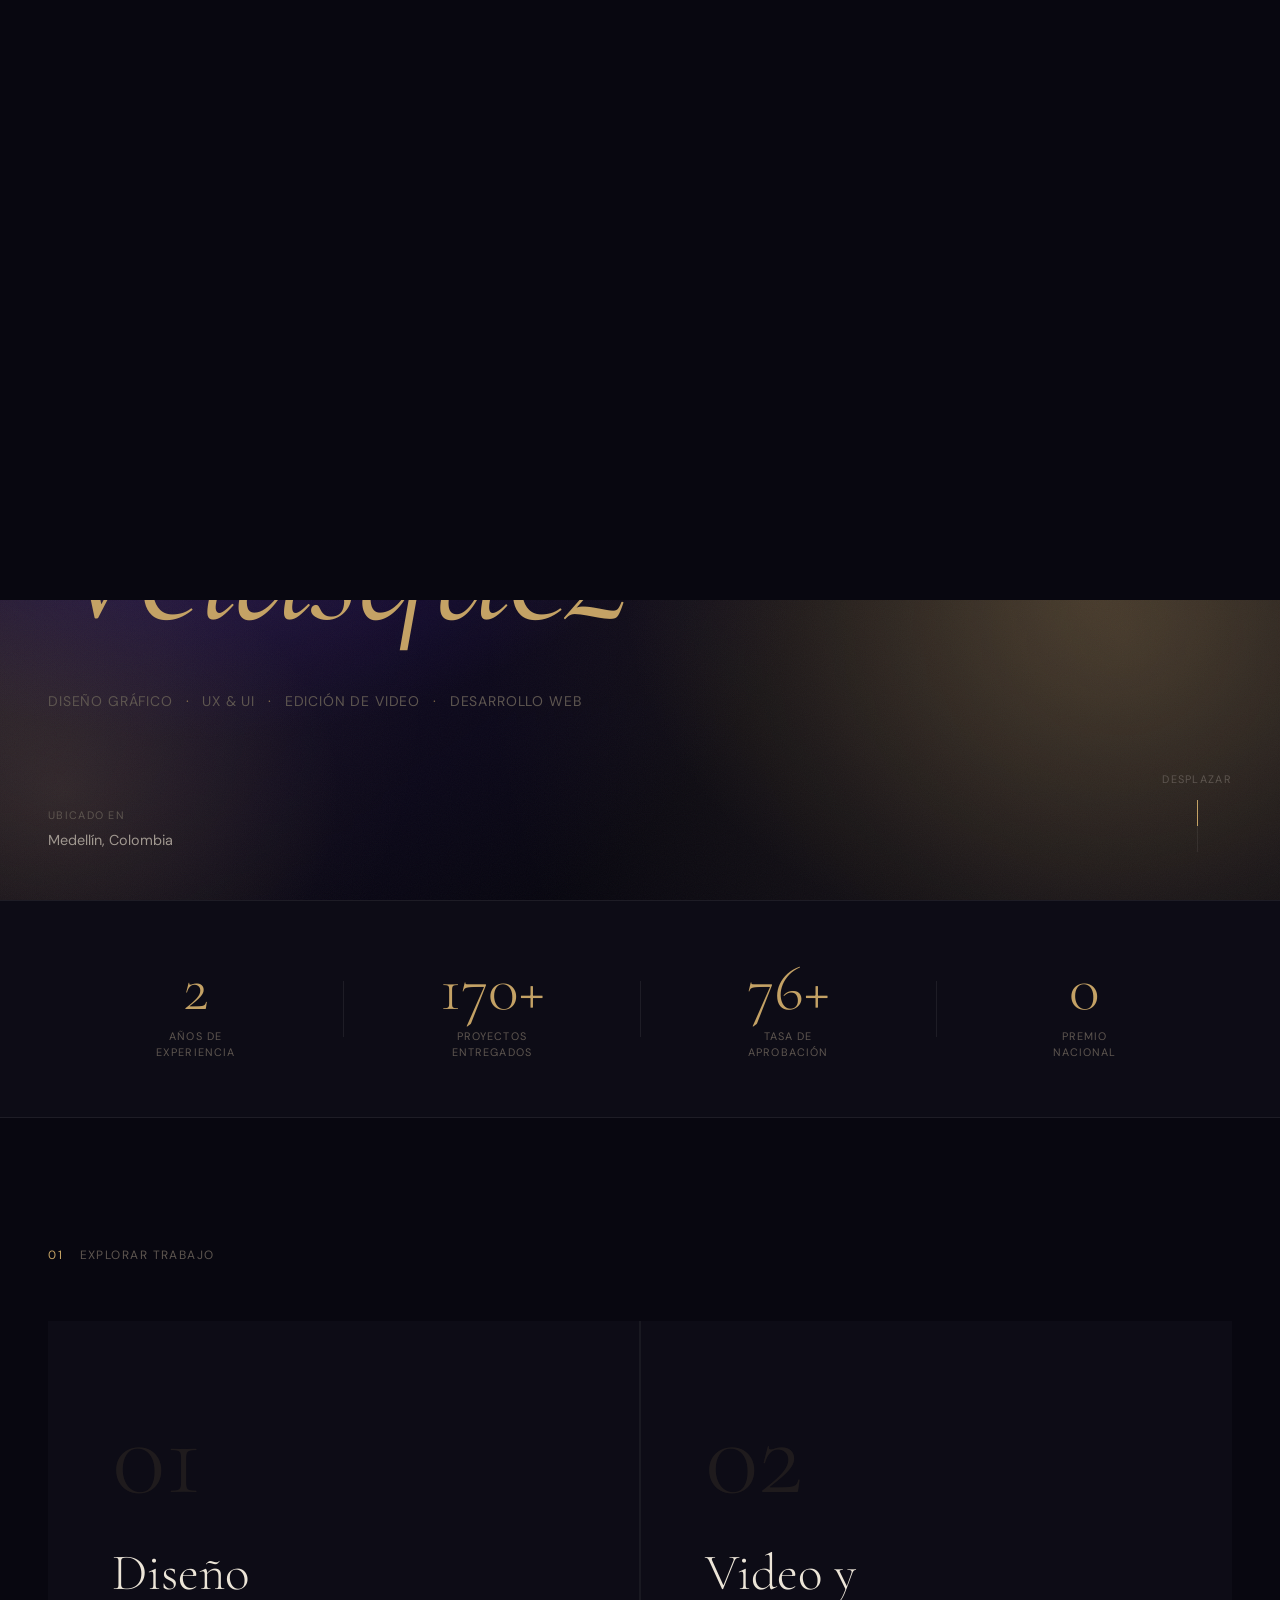
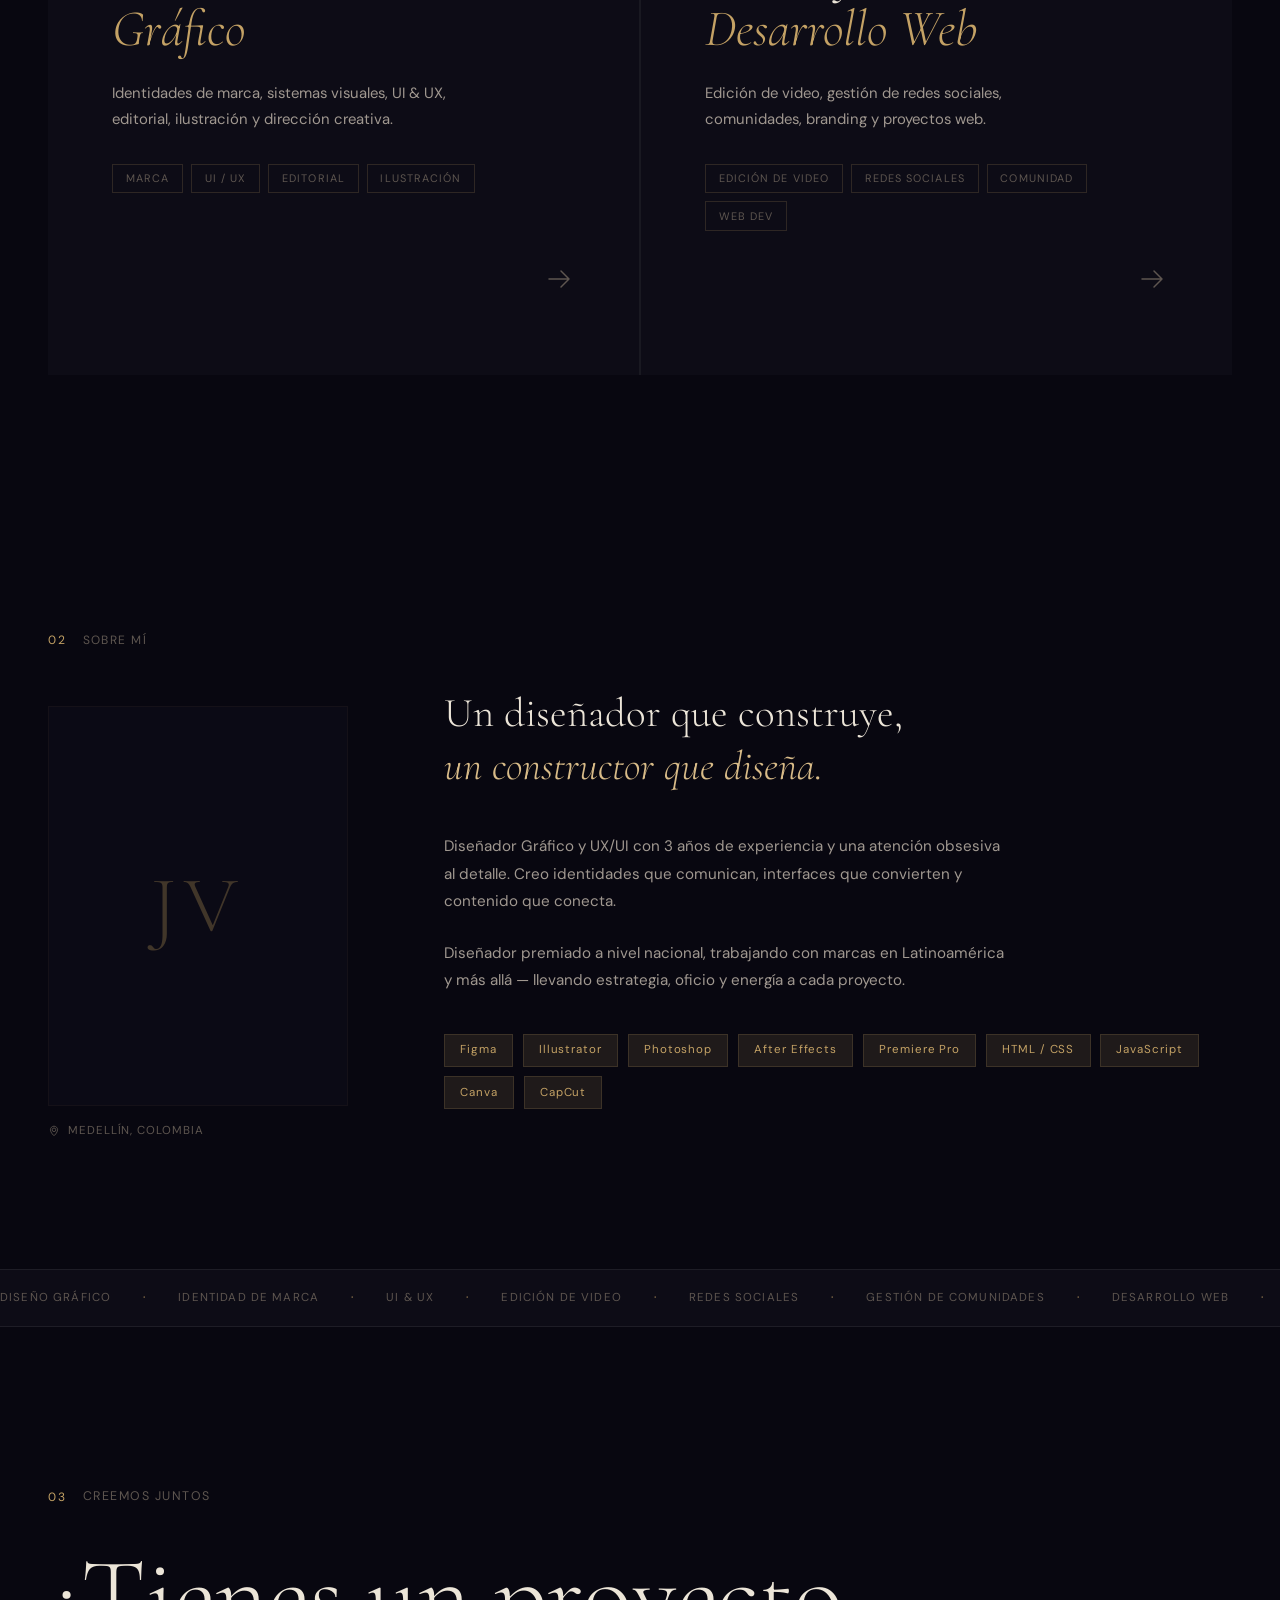
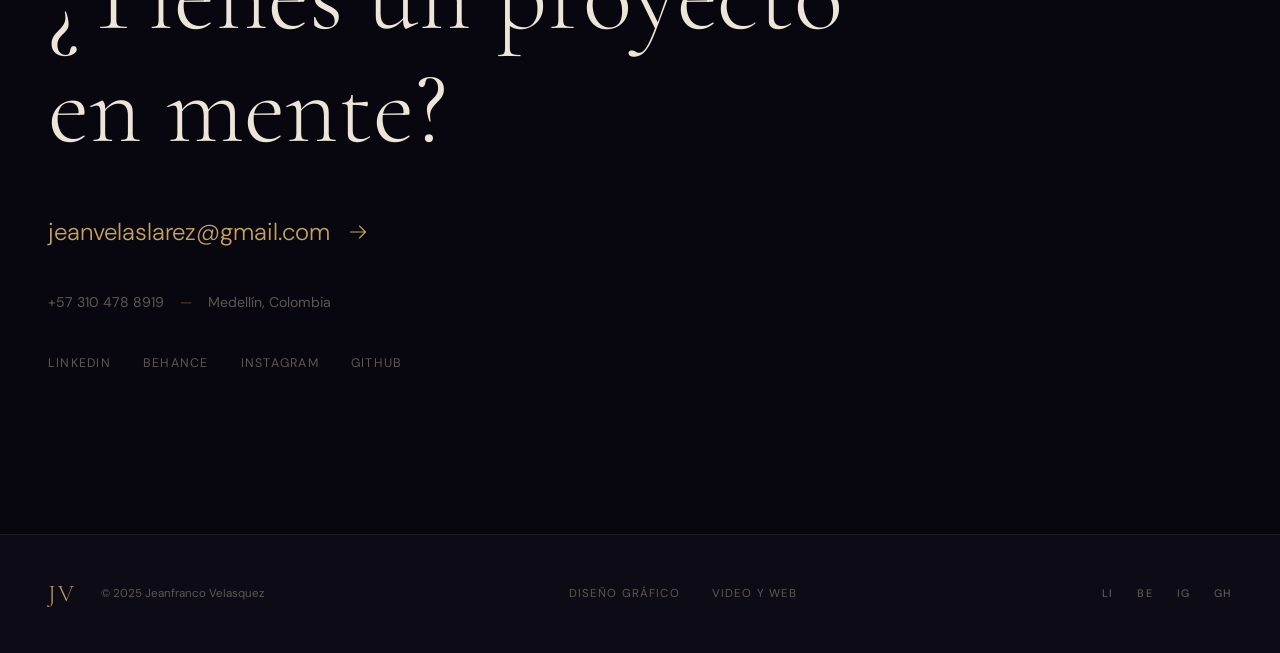
==== commit ee600763: "Add files via upload" ====
--- a/index.html
+++ b/index.html
@@ -78,10 +78,10 @@
                 <span data-key="hero.available">Disponible para freelance</span>
             </div>
             <h1 class="hero-name">
-                <span class="reveal-line">Jeanfranco</span>
-                <em class="reveal-line">Velasquez</em>
+                <span class="hn-first">Jeanfranco</span>
+                <em class="hn-last">Velasquez</em>
             </h1>
-            <div class="hero-roles reveal-line">
+            <div class="hero-roles hr-anim">
                 <span data-key="role.design">Diseño Gráfico</span>
                 <i>·</i>
                 <span>UX &amp; UI</span>
--- a/index.css
+++ b/index.css
@@ -292,3 +292,47 @@
   .footer{padding:1.5rem}
   .stat{flex:0 0 100%}
 }
+
+/* ====================================================
+   HERO TITLE — dedicated classes, NO opacity:0 conflict
+   Simple keyframe animation, zero JS dependency
+   ==================================================== */
+.hn-first, .hn-last {
+  display: block;
+  font-size: clamp(5rem, 14vw, 13rem);
+  letter-spacing: -.02em;
+  line-height: 1;
+  clip-path: inset(0 100% 0 0);
+}
+.hn-first {
+  color: var(--cream);
+  animation: hnReveal .95s cubic-bezier(.16,1,.3,1) .35s forwards;
+}
+.hn-last {
+  font-style: italic;
+  color: var(--gold);
+  animation: hnReveal .95s cubic-bezier(.16,1,.3,1) .58s forwards;
+}
+.hr-anim {
+  font-size: .875rem;
+  letter-spacing: .06em;
+  text-transform: uppercase;
+  color: var(--t3);
+  clip-path: inset(0 100% 0 0);
+  animation: hnReveal .9s cubic-bezier(.16,1,.3,1) .85s forwards;
+}
+.hr-anim i { color: var(--gold); opacity: .6; font-style: normal; margin: 0 .5rem; }
+@keyframes hnReveal { to { clip-path: inset(0 0% 0 0); } }
+
+/* ====================================================
+   STRONGER HERO BACKGROUND — fixes black appearance
+   ==================================================== */
+.hero {
+  background:
+    radial-gradient(ellipse 90% 100% at 15% 30%, rgba(80,40,180,.45) 0%, transparent 52%),
+    radial-gradient(ellipse 70%  80% at 85% 65%, rgba(196,162,101,.22) 0%, transparent 52%),
+    radial-gradient(ellipse 60%  70% at 50%  5%, rgba(55,22,120,.38) 0%, transparent 48%),
+    radial-gradient(ellipse 45%  55% at  5% 88%, rgba(196,162,101,.14) 0%, transparent 48%),
+    radial-gradient(ellipse 40%  50% at 92% 20%, rgba(70,30,160,.30) 0%, transparent 45%),
+    #080710 !important;
+}
